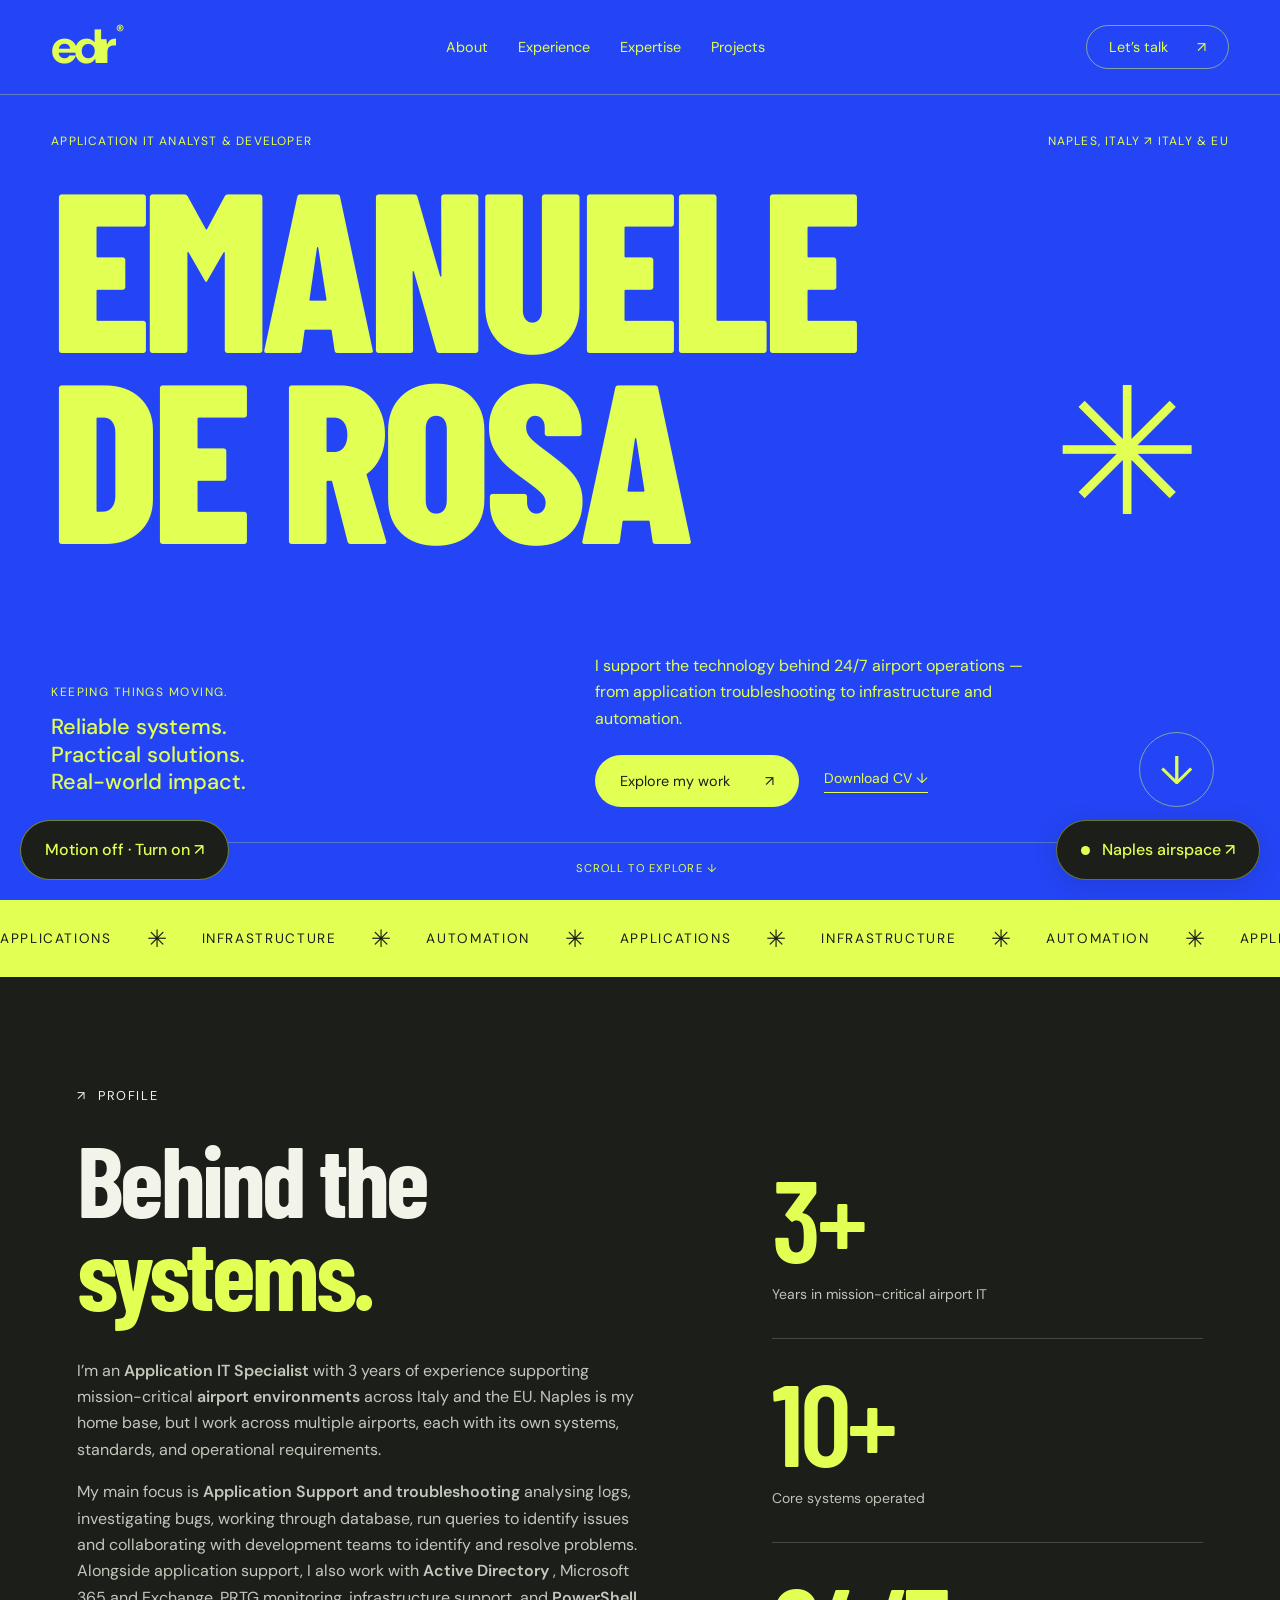
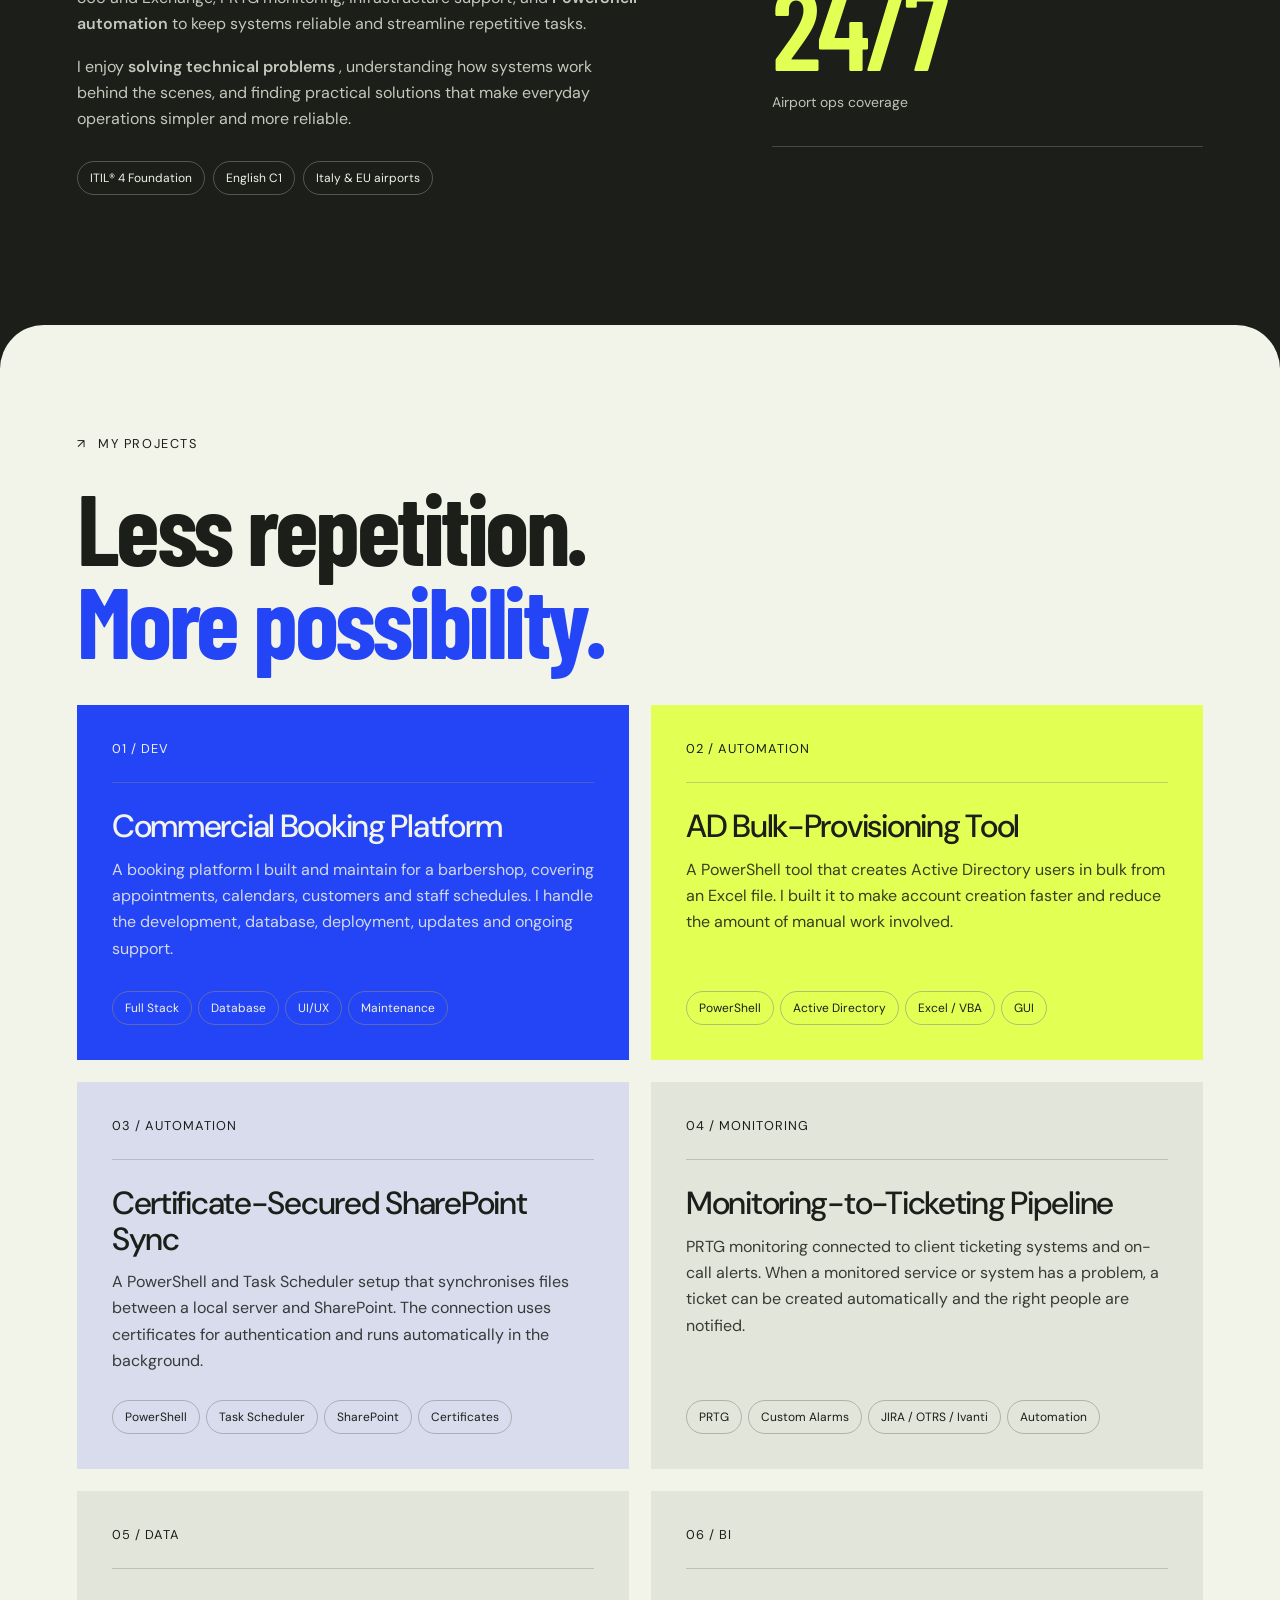
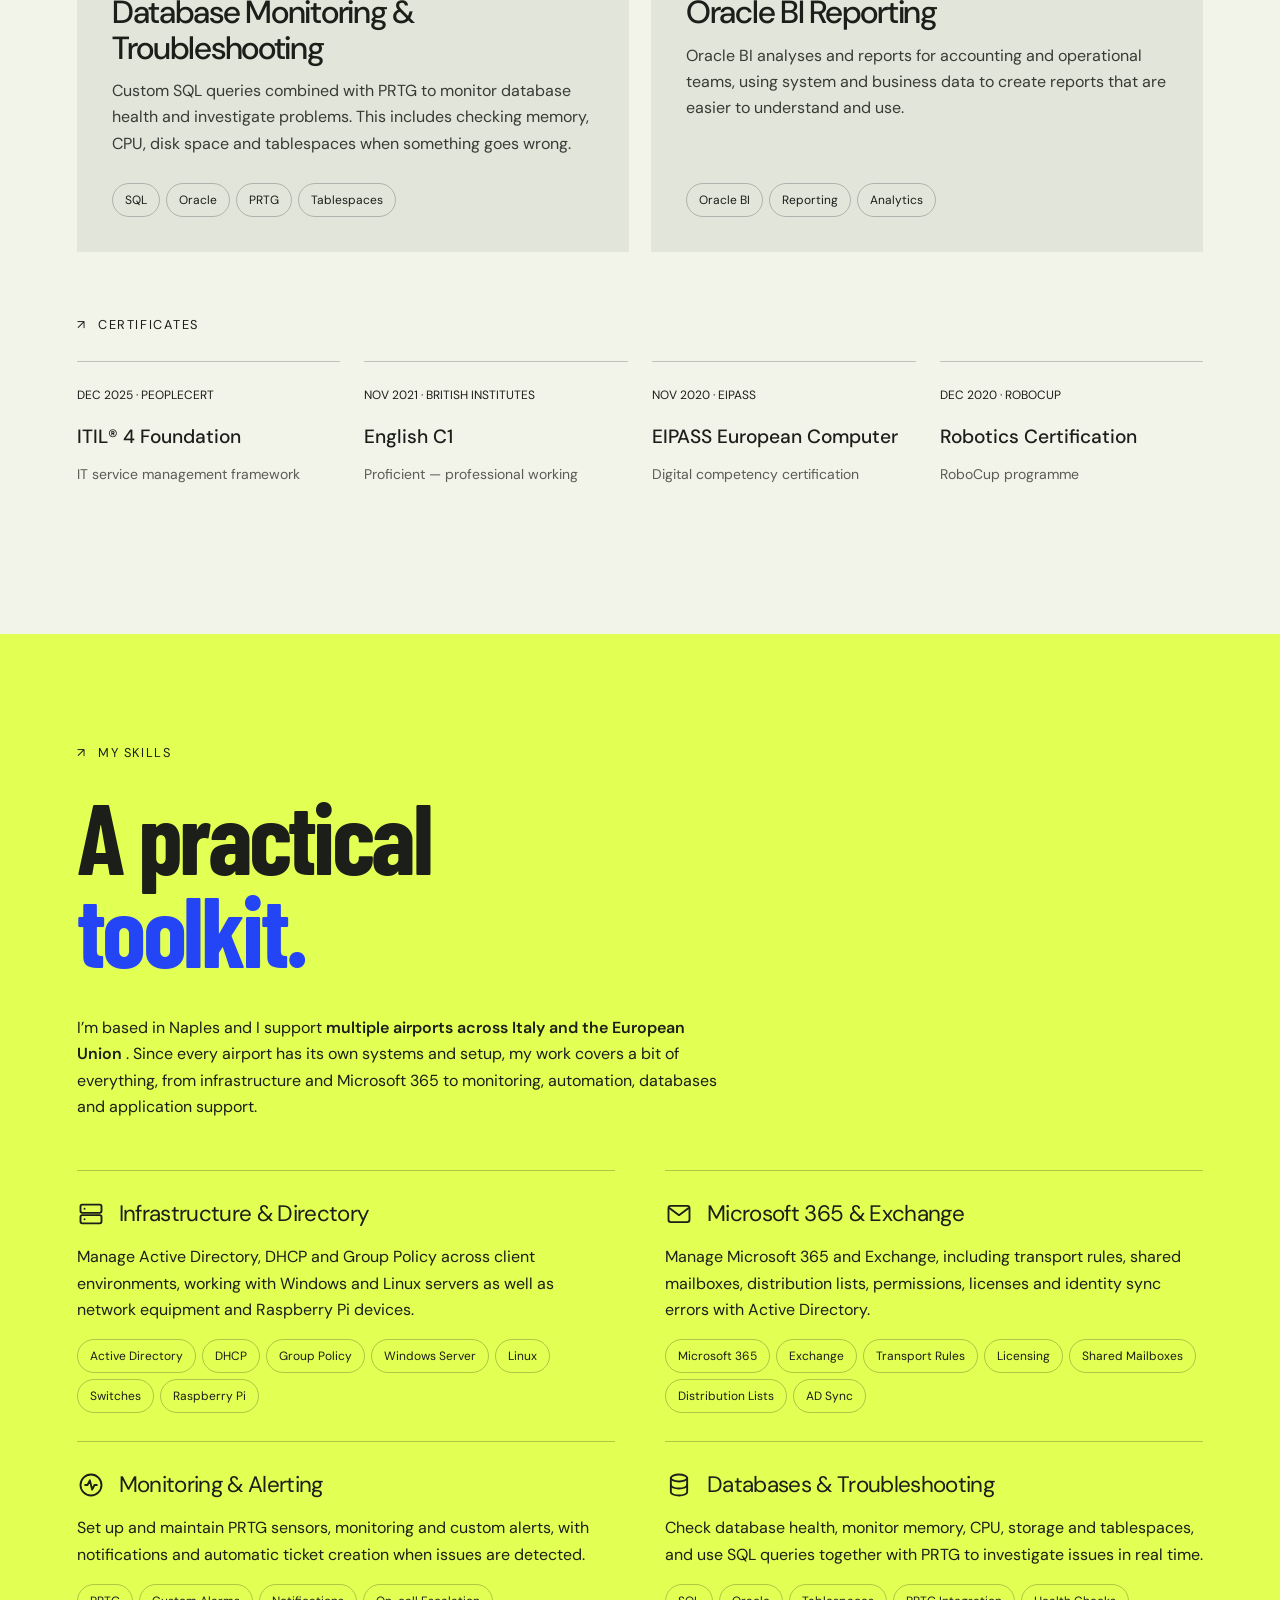
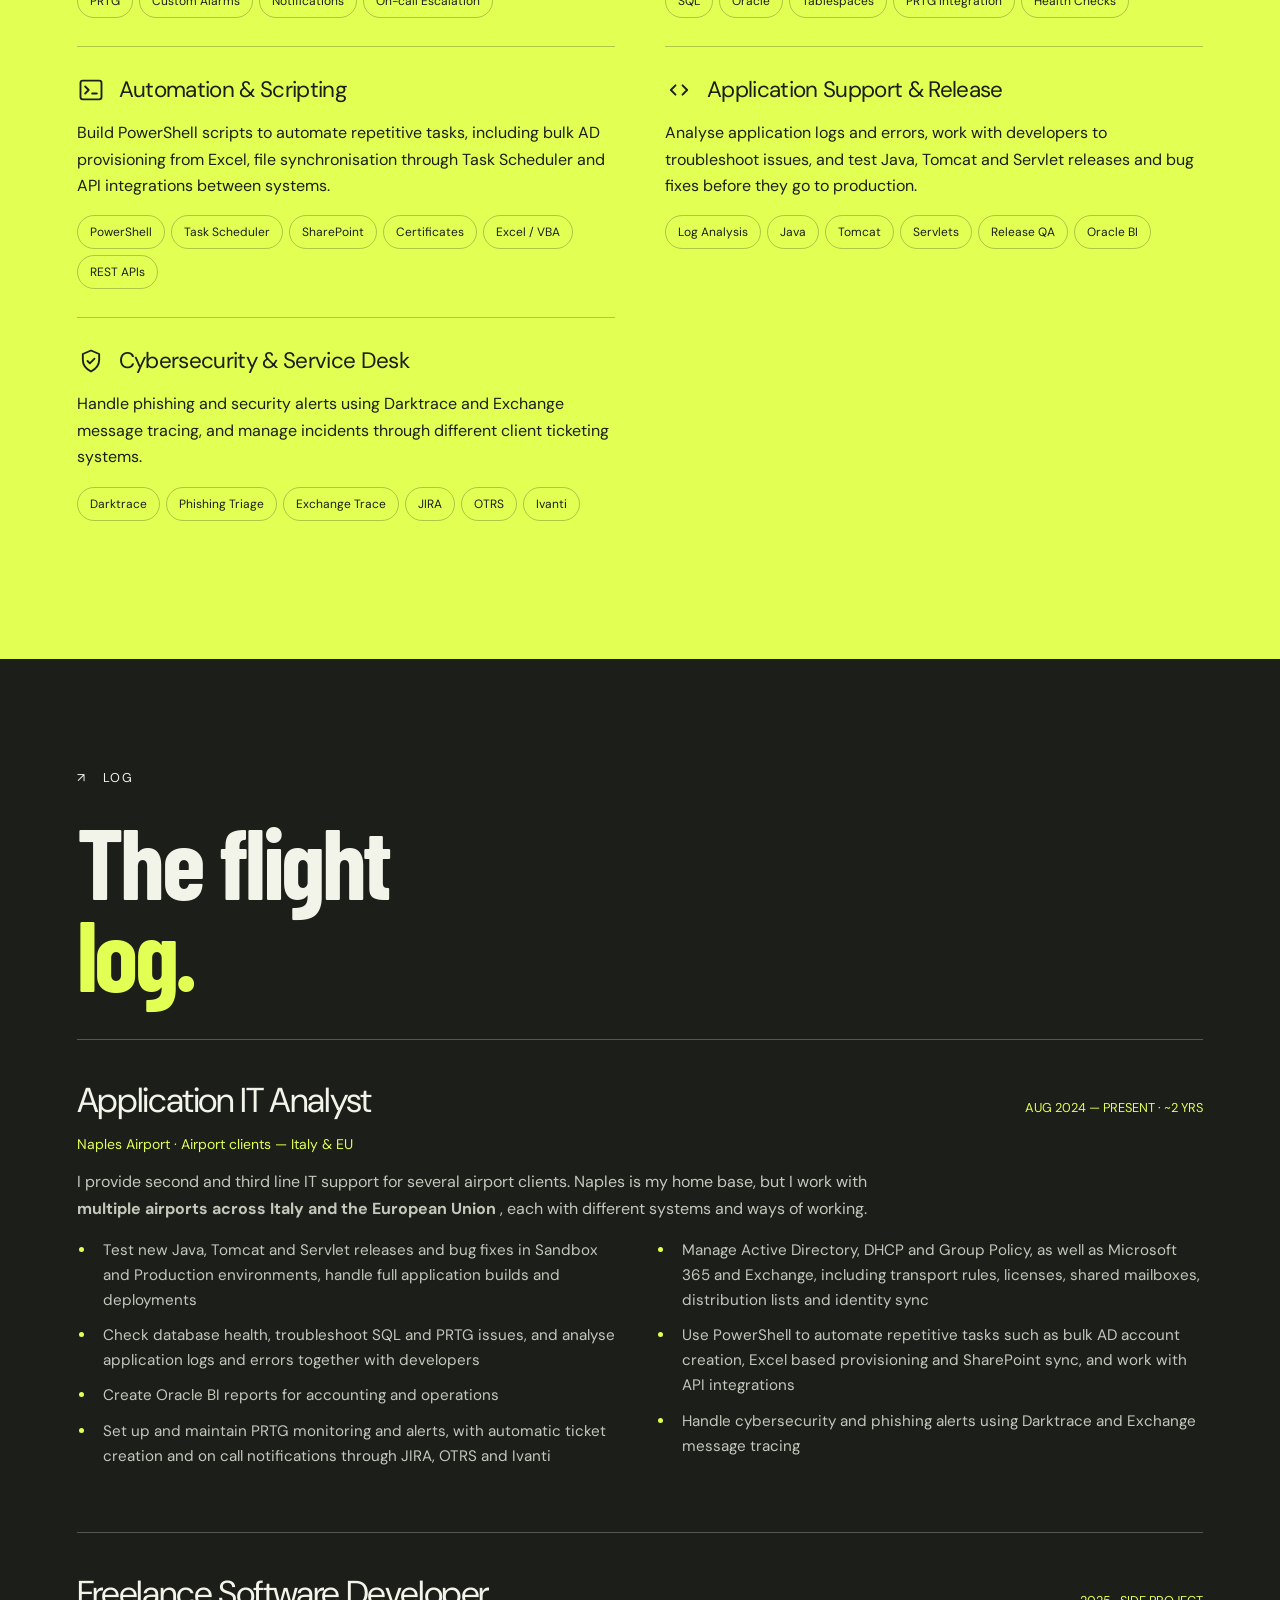
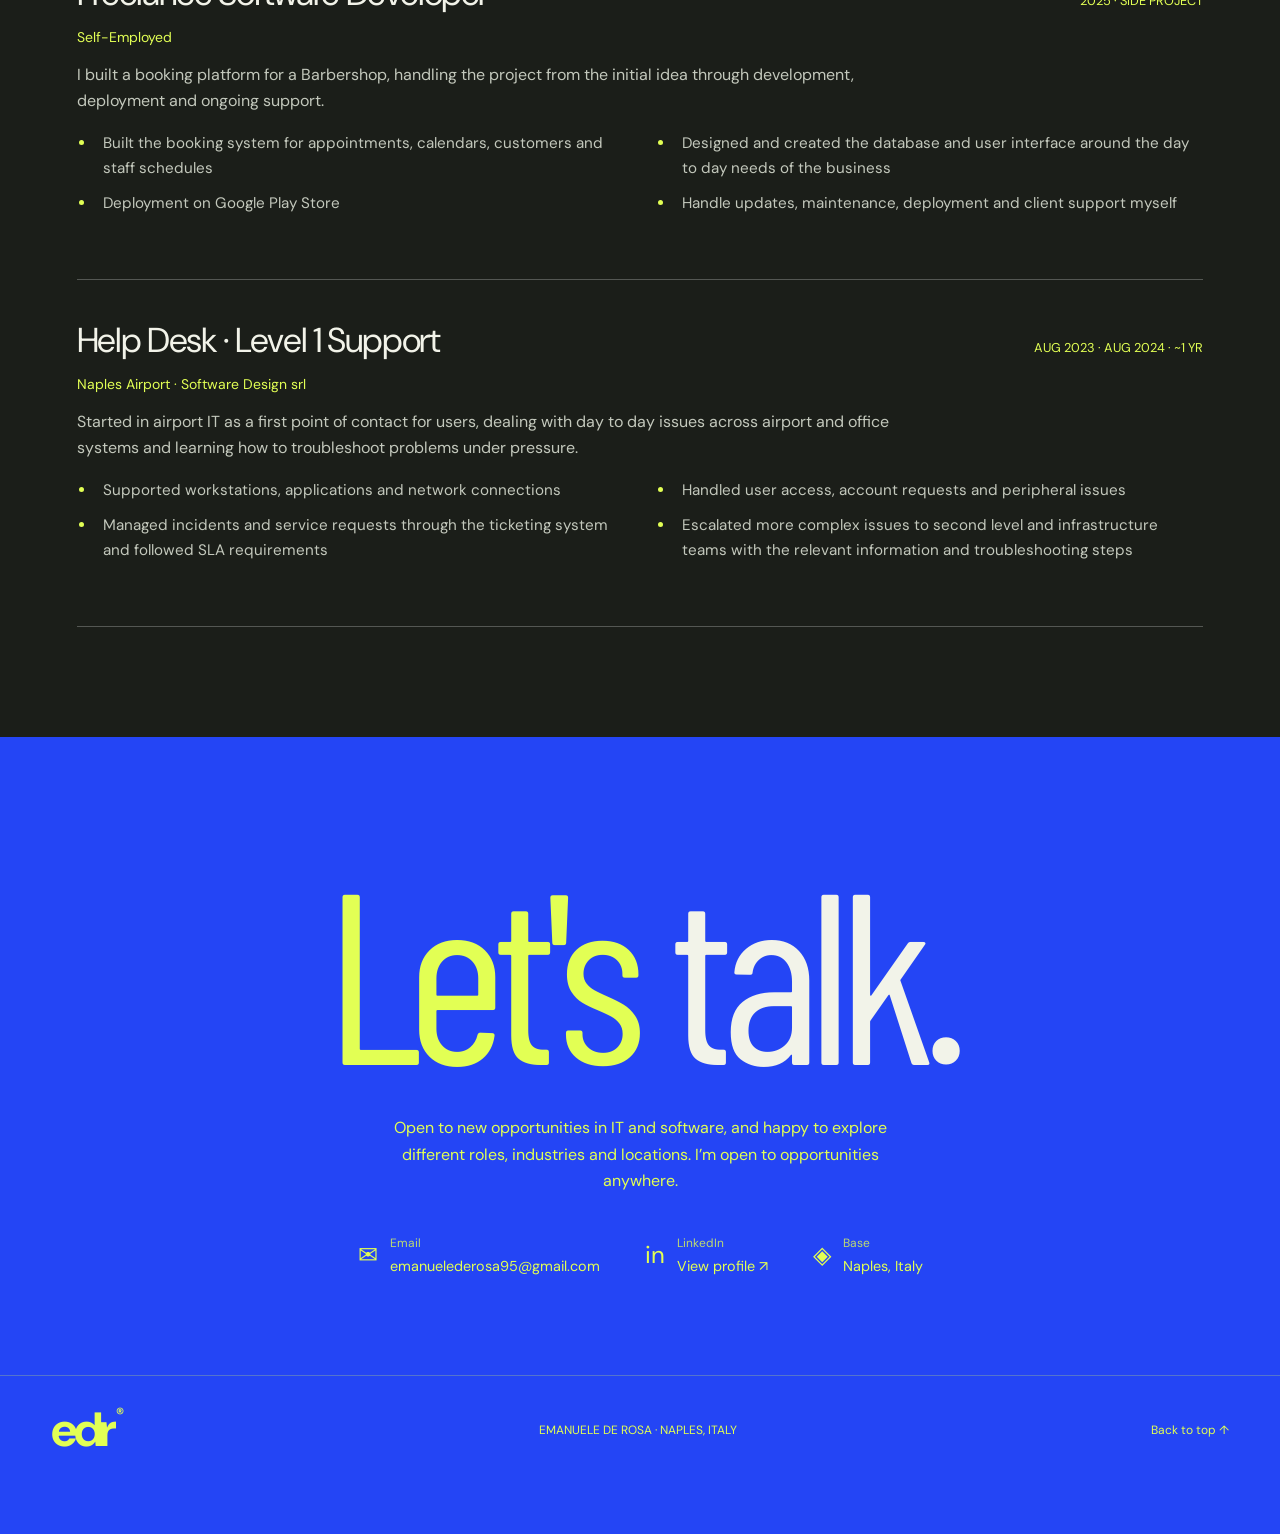
==== static-mode.html @ 1f460f5b "Fresh new look V.2.0 Changed how the style looks." ====
<!doctype html>
<html lang="en">
    <head>
        <meta charset="utf-8">
        <meta name="viewport" content="width=device-width,initial-scale=1">
        <meta name="theme-color" content="#2445f5">
        <title>Emanuele De Rosa — IT in motion</title>
        <meta name="description" content="Application IT Analyst and developer based in Naples. Airport operations, reliable systems and useful automation.">
        <style>
            @import url('https://fonts.googleapis.com/css2?family=Barlow+Condensed:wght@600;700;800;900&family=DM+Sans:wght@400;500;600;700&display=swap'); :root {
                --blue: #2445f5;
                --lime: #e2ff54;
                --ink: #1b1e19;
                --paper: #f2f3e9;
                --muted: #b7bdad;
                --accent: var(--lime);
                font-family: 'DM Sans',Arial,sans-serif;
                color: var(--ink);
                background: var(--ink);
                font-synthesis: none
            }

            * {
                box-sizing: border-box
            }

            body {
                margin: 0
            }

            html {
                scroll-behavior: smooth;
                scroll-padding-top: 100px
            }

            a {
                color: inherit;
                text-decoration: none
            }

            button {
                font: inherit;
                cursor: pointer
            }

            button,a {
                -webkit-tap-highlight-color: transparent
            }

            button:focus-visible,a:focus-visible,summary:focus-visible {
                outline: 3px solid currentColor;
                outline-offset: 6px
            }

            ::selection {
                background: var(--lime);
                color: var(--blue)
            }

            p {
                line-height: 1.65;
                font-size: 1rem
            }

            header {
                position: absolute;
                top: 0;
                left: 0;
                right: 0;
                z-index: 20;
                display: flex;
                align-items: center;
                justify-content: space-between;
                padding: 23px 4%;
                color: var(--lime);
                border-bottom: 1px solid #e2ff5450
            }

            .brand {
                font-size: 3rem;
                font-weight: 700;
                letter-spacing: -.09em;
                line-height: 1
            }

            .brand span {
                font-size: 1rem;
                vertical-align: top;
                letter-spacing: 0;
                margin-left: 5px
            }

            nav {
                display: flex;
                gap: 30px;
                font-size: .9rem
            }

            nav a {
                position: relative;
                padding: 8px 0
            }

            nav a:after {
                content: '';
                height: 1px;
                background: currentColor;
                position: absolute;
                bottom: 0;
                left: 0;
                width: 100%;
                transform: scaleX(0);
                transform-origin: left;
                transition: transform .3s
            }

            nav a:hover:after {
                transform: scaleX(1)
            }

            .nav-end {
                display: flex;
                gap: 20px;
                align-items: center
            }

            .contact-link {
                border: 1px solid #e2ff5480;
                border-radius: 99px;
                padding: 12px 22px;
                font-size: .9rem
            }

            .contact-link span {
                margin-left: 25px
            }

            #menu {
                display: none
            }

            .skip {
                position: fixed;
                top: -100px;
                left: 20px;
                z-index: 99;
                padding: 15px;
                background: var(--lime)
            }

            .skip:focus {
                top: 10px
            }

            .progress {
                position: fixed;
                top: 0;
                left: 0;
                height: 4px;
                z-index: 100;
                width: 0;
                background: var(--lime)
            }

            section {
                padding: 110px 6%;
                position: relative;
                overflow: hidden
            }

            #hero {
                padding: 133px 4% 25px;
                background: var(--blue);
                color: var(--lime);
                min-height: 100svh;
                display: flex;
                flex-direction: column
            }

            .hero-top,.hero-foot {
                display: flex;
                justify-content: space-between;
                gap: 20px;
                font-size: .75rem;
                letter-spacing: .1em
            }

            .hero-top {
                margin-bottom: 25px
            }

            h1 {
                font-family: 'Barlow Condensed','Arial Narrow',Impact,sans-serif;
                font-size: clamp(5rem,17.7vw,20rem);
                font-weight: 800;
                letter-spacing: -.035em;
                line-height: .78;
                margin: 0 0 35px
            }

            h1>span {
                display: block;
                animation: arrive 1s cubic-bezier(.16,1,.3,1) both
            }

            h1 .surname {
                margin-top: 14px;
                animation-delay: .13s;
                display: flex;
                justify-content: space-between;
                align-items: center
            }

            .name-star {
                font-family: Arial,sans-serif;
                font-weight: 400;
                font-size: .78em;
                line-height: .8;
                animation: rotate 32s linear infinite;
                display: inline-block;
                margin-right: 3%
            }

            .hero-bottom {
                display: grid;
                grid-template-columns: 1fr 1fr 90px;
                gap: 7%;
                align-items: end;
                margin-top: auto
            }

            .small-label {
                font-size: .75rem;
                letter-spacing: .12em
            }

            .hero-note p {
                font-size: clamp(1.1rem,1.7vw,1.6rem);
                line-height: 1.25;
                font-weight: 500;
                margin: 12px 0
            }

            .hero-copy>p {
                margin: 0 0 23px;
                max-width: 490px;
                font-size: 1rem
            }

            .hero-actions {
                display: flex;
                align-items: center;
                gap: 25px;
                flex-wrap: wrap
            }

            .pill {
                display: inline-flex;
                gap: 35px;
                align-items: center;
                justify-content: space-between;
                border: 1px solid transparent;
                border-radius: 99px;
                padding: 16px 24px;
                background: var(--lime);
                color: var(--ink);
                font-size: .9rem;
                transition: transform .3s,background .3s
            }

            .pill:hover {
                transform: translateY(-4px);
                background: white
            }

            .cv {
                font-size: .875rem;
                border-bottom: 1px solid currentColor;
                padding-bottom: 5px
            }

            .scroll-round {
                width: 75px;
                height: 75px;
                border: 1px solid #e2ff5480;
                border-radius: 50%;
                display: grid;
                place-items: center;
                font-size: 2.5rem;
                transition: background .3s,color .3s
            }

            .scroll-round:hover {
                background: var(--lime);
                color: var(--blue)
            }

            .hero-foot {
                border-top: 1px solid #e2ff5440;
                margin-top: 35px;
                padding-top: 18px;
                font-size: .7rem
            }

            .ticker {
                overflow: hidden;
                padding: 23px 0;
                background: var(--lime);
                font-size: 1.5rem;
                color: var(--ink)
            }

            .ticker>div {
                display: flex;
                gap: 35px;
                width: max-content;
                white-space: nowrap;
                animation: marquee 38s linear infinite
            }

            .ticker span {
                font-size: .85rem;
                letter-spacing: .12em;
                align-self: center
            }

            .sec-tag {
                display: block;
                font-size: .8rem;
                letter-spacing: .12em;
                text-transform: uppercase;
                margin-bottom: 28px
            }

            .sec-tag:before {
                content: '↗';
                margin-right: 12px
            }

            .sec-title {
                font-family: 'Barlow Condensed',Impact,sans-serif;
                font-size: clamp(3.8rem,7.8vw,8.5rem);
                line-height: .93;
                letter-spacing: -.035em;
                font-weight: 700;
                margin: 0 0 40px
            }

            .accent {
                color: var(--accent)
            }

            #about {
                background: var(--ink);
                color: var(--paper);
                padding-bottom: 130px
            }

            .about-grid {
                display: grid;
                grid-template-columns: 1.3fr 1fr;
                gap: 12%
            }

            .about-body p {
                max-width: 650px;
                color: #c3c8bc
            }

            .about-body p strong,.hl {
                color: inherit;
                font-weight: 600
            }

            .stat-panel {
                display: flex;
                flex-direction: column;
                justify-content: center
            }

            .stat {
                padding: 25px 0;
                border-bottom: 1px solid #ffffff30
            }

            .stat .num {
                font-family: 'Barlow Condensed',Impact,sans-serif;
                font-size: clamp(5.5rem,9vw,10rem);
                line-height: 1;
                color: var(--lime);
                font-weight: 600;
                letter-spacing: -.04em
            }

            .stat .lab {
                font-size: .875rem;
                color: #bec4b7;
                margin: 10px 0
            }

            .chips {
                display: flex;
                gap: 8px;
                flex-wrap: wrap;
                margin-top: 28px
            }

            .chip,.cap-tags span,.ptags span {
                font-size: .75rem;
                border: 1px solid #8888;
                border-radius: 99px;
                padding: 8px 12px;
                display: inline-block
            }

            .chips .chip:first-child {
                display: none
            }

            #projects {
                background: var(--paper);
                --accent: var(--blue);
                border-radius: 44px 44px 0 0
            }

            .proj-grid {
                display: grid;
                grid-template-columns: repeat(2,1fr);
                gap: 22px;
                counter-reset: project
            }

            .proj {
                padding: 35px;
                background: #e2e5d9;
                min-height: 355px;
                display: flex;
                flex-direction: column;
                transition: transform .45s,box-shadow .45s;
                position: relative
            }

            .proj:first-child {
                background: var(--blue);
                color: var(--paper)
            }

            .proj:nth-child(2) {
                background: var(--lime)
            }

            .proj:nth-child(3) {
                background: #d8dced
            }

            .proj:hover {
                transform: translateY(-7px);
                box-shadow: 0 20px 30px #0001
            }

            .idx {
                font-size: .8rem;
                letter-spacing: .08em;
                padding-bottom: 25px;
                border-bottom: 1px solid #8886
            }

            .ptitle {
                font-size: clamp(1.6rem,2.5vw,2.5rem);
                font-weight: 500;
                line-height: 1.1;
                letter-spacing: -.04em;
                margin: 26px 0 12px;
                max-width: 450px
            }

            .pdesc {
                max-width: 490px;
                color: inherit;
                opacity: .85;
                margin-top: 0
            }

            .ptags {
                display: flex;
                gap: 6px;
                flex-wrap: wrap;
                margin-top: auto;
                padding-top: 10px
            }

            .cert-grid {
                display: grid;
                grid-template-columns: repeat(4,1fr);
                gap: 24px
            }

            .cert {
                padding: 24px 0;
                border-top: 1px solid #8887
            }

            .cbadge {
                font-size: .75rem;
                line-height: 1.5
            }

            .cert h5 {
                font-size: 1.2rem;
                font-weight: 500;
                margin: 20px 0 8px
            }

            .cert p {
                font-size: .875rem;
                opacity: .7
            }

            .sys-intro {
                max-width: 640px;
                margin-bottom: 50px
            }

            #skills {
                background: var(--lime);
                --accent: var(--blue)
            }

            .cap-grid {
                display: grid;
                grid-template-columns: 1fr 1fr;
                gap: 0 50px
            }

            .cap {
                border-top: 1px solid #1b1e1940;
                padding: 28px 0;
                transition: padding .3s
            }

            .cap:hover {
                padding-left: 10px
            }

            .cap-h {
                display: flex;
                gap: 14px;
                align-items: center
            }

            .cap-ico svg {
                width: 28px;
                height: 28px;
                display: block
            }

            .cap-t {
                font-size: 1.4rem;
                letter-spacing: -.03em
            }

            .cap p {
                max-width: 580px
            }

            .cap-tags {
                display: flex;
                gap: 6px;
                flex-wrap: wrap
            }

            .cap-tags span {
                border-color: #1b1e1940
            }

            #experience {
                background: var(--ink);
                color: var(--paper)
            }

            .timeline {
                border-top: 1px solid #ffffff40
            }

            .tl-item {
                border-bottom: 1px solid #ffffff40;
                padding: 38px 0
            }

            .tl-head {
                display: flex;
                justify-content: space-between;
                gap: 20px;
                align-items: baseline
            }

            .tl-role {
                font-size: clamp(1.5rem,2.7vw,2.8rem);
                letter-spacing: -.04em
            }

            .tl-date {
                font-size: .8rem;
                color: var(--lime)
            }

            .tl-org {
                margin-top: 12px;
                color: var(--lime);
                font-size: .875rem
            }

            .tl-desc {
                max-width: 840px;
                color: #c3c8bc
            }

            .tl-points {
                columns: 2;
                column-gap: 50px;
                padding-left: 19px;
                color: #c3c8bc;
                font-size: .95rem;
                line-height: 1.65
            }

            .tl-points li {
                padding: 0 0 10px 7px;
                break-inside: avoid
            }

            .tl-points li::marker {
                color: var(--lime)
            }

            #contact {
                background: var(--blue);
                color: var(--lime);
                text-align: center;
                padding-bottom: 100px
            }

            .contact-big {
                font-family: 'Barlow Condensed',Impact,sans-serif;
                font-size: clamp(6rem,19vw,22rem);
                letter-spacing: -.055em;
                line-height: 1;
                margin-bottom: 25px
            }

            .contact-big a {
                display: inline-block;
                transition: transform .4s;
                color: var(--paper)
            }

            .contact-big a:hover {
                transform: rotate(-6deg)
            }

            #contact>p {
                color: var(--lime)!important
            }

            .contact-cards {
                display: flex;
                justify-content: center;
                gap: 45px;
                flex-wrap: wrap;
                margin-top: 40px
            }

            .ccard {
                display: flex;
                gap: 12px;
                text-align: left;
                align-items: center
            }

            .ccard .ico {
                font-size: 1.5rem
            }

            .ccard .k {
                font-size: .75rem;
                margin-bottom: 6px;
                opacity: .8
            }

            .ccard .v {
                font-size: .9rem
            }

            .ccard[href]:hover .v {
                text-decoration: underline
            }

            footer {
                background: var(--blue);
                color: var(--lime);
                border-top: 1px solid #e2ff5440;
                padding: 30px 4% 80px;
                display: flex;
                gap: 25px;
                justify-content: space-between;
                align-items: center
            }

            footer>span,footer>a:last-child {
                font-size: .75rem
            }

            .radar-launch {
                position: fixed;
                right: 20px;
                bottom: 20px;
                z-index: 25;
                border: 1px solid #e2ff5460;
                background: var(--ink);
                color: var(--lime);
                padding: 13px 20px;
                border-radius: 99px;
                font-size: .8rem;
                box-shadow: 0 4px 25px #0002
            }

            .radar-launch i {
                display: inline-block;
                width: 7px;
                height: 7px;
                background: var(--lime);
                border-radius: 50%;
                margin-right: 8px
            }

            dialog {
                background: var(--ink);
                color: var(--paper);
                border: 1px solid #e2ff5470;
                border-radius: 22px;
                padding: 30px;
                width: min(420px,calc(100% - 30px));
                max-height: 90svh;
                overflow: auto;
                text-align: center
            }

            dialog::backdrop {
                background: #101410b0;
                backdrop-filter: blur(9px)
            }

            dialog h2 {
                font-size: 2rem;
                margin-bottom: 5px
            }

            dialog canvas {
                width: 100%;
                max-width: 320px
            }

            dialog .as-close {
                position: absolute;
                right: 16px;
                top: 10px;
                border: 0;
                background: none;
                color: var(--lime);
                font-size: 2rem
            }

            .as-sub {
                font-size: .8rem;
                color: var(--muted)
            }

            .motion .reveal {
                opacity: 0;
                transform: translateY(35px);
                transition: opacity .8s,transform .9s cubic-bezier(.16,1,.3,1)
            }

            .motion .reveal.in {
                opacity: 1;
                transform: none
            }

            @keyframes arrive {
                from {
                    transform: translateY(50px) rotate(2deg);
                    opacity: 0
                }

                to {
                    transform: none;
                    opacity: 1
                }
            }

            @keyframes rotate {
                to {
                    transform: rotate(360deg)
                }
            }

            @keyframes marquee {
                to {
                    transform: translateX(-50%)
                }
            }

            @media(min-width: 1500px) {
                #hero {
                    max-height:1200px
                }
            }

            @media(max-width: 900px) {
                header {
                    padding:22px 5%
                }

                nav {
                    gap: 18px
                }

                .hero-bottom {
                    gap: 4%;
                    grid-template-columns: 1fr 1.3fr
                }

                .scroll-round {
                    display: none
                }

                .about-grid {
                    gap: 6%
                }

                .cert-grid {
                    grid-template-columns: 1fr 1fr
                }

                .tl-head {
                    display: block
                }

                .tl-date {
                    margin-top: 12px
                }

                .cap-grid {
                    gap: 0 25px
                }

                .hero-actions {
                    gap: 17px
                }

                .hero-top {
                    font-size: .65rem
                }
            }

            @media(max-width: 650px) {
                section {
                    padding:75px 6%
                }

                header .brand {
                    font-size: 2.6rem
                }

                .contact-link {
                    padding: 10px 16px
                }

                .contact-link span {
                    margin-left: 10px
                }

                #menu {
                    display: block;
                    background: none;
                    color: var(--lime);
                    border: 1px solid #e2ff5460;
                    width: 42px;
                    height: 42px;
                    border-radius: 50%;
                    font-size: 1.2rem
                }

                nav {
                    display: none;
                    position: absolute;
                    top: 87px;
                    left: 0;
                    right: 0;
                    background: var(--ink);
                    padding: 25px 6%;
                    flex-direction: column;
                    gap: 12px;
                    border-bottom: 1px solid var(--lime)
                }

                nav.open {
                    display: flex
                }

                .hero-top {
                    font-size: .65rem;
                    line-height: 1.6;
                    gap: 25px
                }

                .hero-top span {
                    max-width: 48%
                }

                #hero {
                    padding: 120px 5% 22px;
                    min-height: calc(100svh - 20px)
                }

                h1 {
                    font-size: 18.2vw;
                    line-height: .86;
                    margin-top: 18px;
                    margin-bottom: 35px
                }

                h1 .surname {
                    margin-top: 10px
                }

                .name-star {
                    font-size: .72em
                }

                .hero-bottom {
                    display: block
                }

                .hero-note {
                    display: none
                }

                .hero-copy>p {
                    font-size: 1rem;
                    max-width: 360px;
                    line-height: 1.55
                }

                .hero-actions {
                    margin-top: 25px
                }

                .hero-foot {
                    font-size: .6rem;
                    line-height: 1.5;
                    margin-top: 35px
                }

                .hero-foot>span:nth-child(2) {
                    display: none
                }

                .ticker {
                    padding: 18px 0
                }

                .about-grid {
                    display: block
                }

                .stat-panel {
                    display: grid;
                    grid-template-columns: repeat(3,1fr);
                    gap: 15px;
                    margin-top: 40px
                }

                .stat .num {
                    font-size: 3.4rem
                }

                .stat .lab {
                    font-size: .75rem
                }

                .stat {
                    padding: 15px 0
                }

                .sec-title {
                    font-size: 3.7rem
                }

                .proj-grid,.cap-grid {
                    grid-template-columns: 1fr
                }

                .proj {
                    padding: 26px;
                    min-height: 330px
                }

                .ptitle {
                    font-size: 2rem
                }

                .cert-grid {
                    gap: 18px
                }

                .cert h5 {
                    font-size: 1rem
                }

                .tl-points {
                    columns: 1
                }

                #projects {
                    border-radius: 28px 28px 0 0
                }

                .contact-big {
                    font-size: 24vw
                }

                .contact-cards {
                    align-items: flex-start;
                    flex-direction: column;
                    gap: 25px;
                    margin-left: 3%
                }

                .ccard .v {
                    overflow-wrap: anywhere
                }

                footer {
                    flex-wrap: wrap;
                    padding-bottom: 90px
                }

                footer>span {
                    order: 3;
                    width: 100%
                }

                .radar-launch {
                    font-size: .75rem;
                    right: 12px;
                    bottom: 12px
                }

                #about {
                    padding-bottom: 80px
                }
            }

            @media(prefers-reduced-motion:reduce) {
                html {
                    scroll-behavior: auto
                }

                *,*:before,*:after {
                    animation: none!important;
                    transition: none!important
                }

                .motion .reveal {
                    opacity: 1;
                    transform: none
                }
            }
        </style>
    <style>html{scroll-behavior:auto}*,*:before,*:after{animation:none!important;transition:none!important}.reveal{opacity:1!important;transform:none!important}.reference-mode-switch{position:fixed;bottom:18px;left:18px;z-index:100;border:1px solid #e2ff5470;border-radius:99px;padding:13px 18px;background:#1b1e19;color:#e2ff54;font:14px 'DM Sans',Arial,sans-serif;cursor:pointer}.reference-mode-switch:focus-visible{outline:3px solid #e2ff54;outline-offset:4px}@media(max-width:650px){.reference-mode-switch{left:10px;bottom:12px;padding:12px;font-size:12px}.radar-launch{max-width:47%;font-size:12px}}</style><link rel="stylesheet" href="flight-controls.css"></head>
    <body>
        <a class="skip" href="#about">Skip to content</a>
        <div class="progress" aria-hidden="true"></div>
        <header>
            <a class="brand" href="#hero" aria-label="Emanuele De Rosa home">
                edr<span>®</span>
            </a>
            <nav aria-label="Main navigation" id="navigation">
                <a href="#about">About</a>
                <a href="#experience">Experience</a>
                <a href="#skills">Expertise</a>
                <a href="#projects">Projects</a>
            </nav>
            <div class="nav-end">
                <a class="contact-link" href="#contact">
                    Let’s talk <span>↗</span>
                </a>
                <button id="menu" aria-label="Open menu" aria-controls="navigation" aria-expanded="false">☰</button>
            </div>
        </header>
        <main>
            <section id="hero">
                <div class="hero-top">
                    <span>APPLICATION IT ANALYST & DEVELOPER</span>
                    <span>NAPLES, ITALY ↗ ITALY & EU</span>
                </div>
                <h1>
                    <span>EMANUELE</span>
                    <span class="surname">
                        DE ROSA<span class="name-star" aria-hidden="true">✳</span>
                    </span>
                </h1>
                <div class="hero-bottom">
                    <div class="hero-note">
                        <span class="small-label">KEEPING THINGS MOVING.</span>
                        <p>
                            Reliable systems.<br>
                            Practical solutions.<br>Real-world impact.
                        </p>
                    </div>
                    <div class="hero-copy">
                        <p>I support the technology behind 24/7 airport operations — from application troubleshooting to infrastructure and automation.</p>
                        <div class="hero-actions">
                            <a class="pill" href="#projects">
                                Explore my work <span>↗</span>
                            </a>
                            <a class="cv" href="Emanuele_De_Rosa_CV.pdf" download>Download CV ↓</a>
                        </div>
                    </div>
                    <a href="#about" class="scroll-round" aria-label="Scroll to about">↓</a>
                </div>
                <div class="hero-foot">
                    <span>40.886° N &nbsp; 14.291° E</span>
                    <span>SCROLL TO EXPLORE ↓</span>
                    <span>PORTFOLIO / 2026</span>
                </div>
            </section>
            <div class="ticker" aria-hidden="true">
                <div>
                    <span>APPLICATIONS</span>
                    ✳ <span>INFRASTRUCTURE</span>
                    ✳ <span>AUTOMATION</span>
                    ✳ <span>APPLICATIONS</span>
                    ✳ <span>INFRASTRUCTURE</span>
                    ✳ <span>AUTOMATION</span>
                    ✳ <span>APPLICATIONS</span>
                    ✳ <span>INFRASTRUCTURE</span>
                    ✳ <span>AUTOMATION</span>
                    ✳ <span>APPLICATIONS</span>
                    ✳ <span>INFRASTRUCTURE</span>
                    ✳ <span>AUTOMATION</span>
                    ✳ 
                </div>
            </div>
            <section id="about">
                <div class="about-grid">
                    <div class="about-body">
                        <span class="sec-tag reveal">Profile</span>
                        <h2 class="sec-title reveal d1">
                            Behind the<br>
                            <span class="accent">systems.</span>
                        </h2>
                        <p class="reveal d2">
                            I’m an <span class="hl">Application IT Specialist</span>
                            with 3 years of experience supporting mission-critical <strong>airport environments</strong>
                            across Italy and the EU. Naples is my home base, but I work across multiple airports, each with its own systems, standards, and operational requirements.
                        </p>
                        <p class="reveal d3">
                            My main focus is <strong>Application Support and troubleshooting</strong>
                            analysing logs, investigating bugs, working through database, run queries to identify issues and collaborating with development teams to identify and resolve problems. Alongside application support, I also work with <span class="hl">Active Directory</span>
                            , Microsoft 365 and Exchange, PRTG monitoring, infrastructure support, and <strong>PowerShell automation</strong>
                            to keep systems reliable and streamline repetitive tasks.
                        </p>
                        <p class="reveal d4">
                            I enjoy <span class="hl">solving technical problems</span>
                            , understanding how systems work behind the scenes, and finding practical solutions that make everyday operations simpler and more reliable.
                        </p>
                        <div class="chips reveal d5">
                            <span class="chip">Born in 2002</span>
                            <span class="chip">ITIL® 4 Foundation</span>
                            <span class="chip">English C1</span>
                            <span class="chip">Italy &amp; EU airports</span>
                        </div>
                    </div>
                    <div class="stat-panel">
                        <div class="stat reveal d1">
                            <div class="num" data-count="3" data-suf="+">0</div>
                            <div class="lab">Years in mission-critical airport IT</div>
                        </div>
                        <div class="stat reveal d2">
                            <div class="num" data-count="10" data-suf="+">0</div>
                            <div class="lab">Core systems operated</div>
                        </div>
                        <div class="stat reveal d3">
                            <div class="num" data-count="24" data-suf="/7">0</div>
                            <div class="lab">Airport ops coverage</div>
                        </div>
                    </div>
                </div>
            </section>
            <section id="projects">
                <span class="sec-tag reveal">My projects</span>
                <h2 class="sec-title reveal d1">
                    Less repetition.<br>
                    <span class="accent">More possibility.</span>
                </h2>
                <div class="proj-grid">
                    <article class="proj reveal d1">
                        <div class="idx">01 / DEV</div>
                        <h3 class="ptitle">Commercial Booking Platform</h3>
                        <p class="pdesc">A booking platform I built and maintain for a barbershop, covering appointments, calendars, customers and staff schedules. I handle the development, database, deployment, updates and ongoing support.</p>
                        <div class="ptags">
                            <span>Full Stack</span>
                            <span>Database</span>
                            <span>UI/UX</span>
                            <span>Maintenance</span>
                        </div>
                    </article>
                    <article class="proj reveal d2">
                        <div class="idx">02 / AUTOMATION</div>
                        <h3 class="ptitle">AD Bulk-Provisioning Tool</h3>
                        <p class="pdesc">A PowerShell tool that creates Active Directory users in bulk from an Excel file. I built it to make account creation faster and reduce the amount of manual work involved.</p>
                        <div class="ptags">
                            <span>PowerShell</span>
                            <span>Active Directory</span>
                            <span>Excel / VBA</span>
                            <span>GUI</span>
                        </div>
                    </article>
                    <article class="proj reveal d3">
                        <div class="idx">03 / AUTOMATION</div>
                        <h3 class="ptitle">Certificate-Secured SharePoint Sync</h3>
                        <p class="pdesc">A PowerShell and Task Scheduler setup that synchronises files between a local server and SharePoint. The connection uses certificates for authentication and runs automatically in the background.</p>
                        <div class="ptags">
                            <span>PowerShell</span>
                            <span>Task Scheduler</span>
                            <span>SharePoint</span>
                            <span>Certificates</span>
                        </div>
                    </article>
                    <article class="proj reveal d1">
                        <div class="idx">04 / MONITORING</div>
                        <h3 class="ptitle">Monitoring-to-Ticketing Pipeline</h3>
                        <p class="pdesc">PRTG monitoring connected to client ticketing systems and on-call alerts. When a monitored service or system has a problem, a ticket can be created automatically and the right people are notified.</p>
                        <div class="ptags">
                            <span>PRTG</span>
                            <span>Custom Alarms</span>
                            <span>JIRA / OTRS / Ivanti</span>
                            <span>Automation</span>
                        </div>
                    </article>
                    <article class="proj reveal d2">
                        <div class="idx">05 / DATA</div>
                        <h3 class="ptitle">Database Monitoring &amp; Troubleshooting</h3>
                        <p class="pdesc">Custom SQL queries combined with PRTG to monitor database health and investigate problems. This includes checking memory, CPU, disk space and tablespaces when something goes wrong.</p>
                        <div class="ptags">
                            <span>SQL</span>
                            <span>Oracle</span>
                            <span>PRTG</span>
                            <span>Tablespaces</span>
                        </div>
                    </article>
                    <article class="proj reveal d3">
                        <div class="idx">06 / BI</div>
                        <h3 class="ptitle">Oracle BI Reporting</h3>
                        <p class="pdesc">Oracle BI analyses and reports for accounting and operational teams, using system and business data to create reports that are easier to understand and use.</p>
                        <div class="ptags">
                            <span>Oracle BI</span>
                            <span>Reporting</span>
                            <span>Analytics</span>
                        </div>
                    </article>
                </div>
                <!-- CERTS -->
                <span class="sec-tag reveal" style="margin-top:64px">Certificates</span>
                <div class="cert-grid">
                    <div class="cert reveal d1">
                        <div class="cbadge">DEC 2025 · PEOPLECERT</div>
                        <h5>ITIL® 4 Foundation</h5>
                        <p>IT service management framework</p>
                    </div>
                    <div class="cert reveal d2">
                        <div class="cbadge">NOV 2021 · BRITISH INSTITUTES</div>
                        <h5>English C1</h5>
                        <p>Proficient — professional working</p>
                    </div>
                    <div class="cert reveal d3">
                        <div class="cbadge">NOV 2020 · EIPASS</div>
                        <h5>EIPASS European Computer</h5>
                        <p>Digital competency certification</p>
                    </div>
                    <div class="cert reveal d4">
                        <div class="cbadge">DEC 2020 · ROBOCUP</div>
                        <h5>Robotics Certification</h5>
                        <p>RoboCup programme</p>
                    </div>
                </div>
            </section>
            <section id="skills">
                <span class="sec-tag reveal">My skills</span>
                <h2 class="sec-title reveal d1">
                    A practical<br>
                    <span class="accent">toolkit.</span>
                </h2>
                <p class="sys-intro reveal d1">
                    I’m based in Naples and I support <span class="hl">multiple airports across Italy and the European Union</span>
                    . Since every airport has its own systems and setup, my work covers a bit of everything, from infrastructure and Microsoft 365 to monitoring, automation, databases and application support.
                </p>
                <div class="cap-grid">
                    <article class="cap reveal">
                        <div class="cap-h">
                            <span class="cap-ico">
                                <svg viewBox="0 0 24 24" fill="none" stroke="currentColor" stroke-width="1.6" stroke-linecap="round" stroke-linejoin="round">
                                    <rect x="3" y="4" width="18" height="7" rx="1.5"/>
                                    <rect x="3" y="13" width="18" height="7" rx="1.5"/>
                                    <line x1="6.5" y1="7.5" x2="6.5" y2="7.5"/>
                                    <line x1="6.5" y1="16.5" x2="6.5" y2="16.5"/>
                                </svg>
                            </span>
                            <span class="cap-t">Infrastructure &amp; Directory</span>
                        </div>
                        <p>Manage Active Directory, DHCP and Group Policy across client environments, working with Windows and Linux servers as well as network equipment and Raspberry Pi devices.</p>
                        <div class="cap-tags">
                            <span>Active Directory</span>
                            <span>DHCP</span>
                            <span>Group Policy</span>
                            <span>Windows Server</span>
                            <span>Linux</span>
                            <span>Switches</span>
                            <span>Raspberry Pi</span>
                        </div>
                    </article>
                    <article class="cap reveal">
                        <div class="cap-h">
                            <span class="cap-ico">
                                <svg viewBox="0 0 24 24" fill="none" stroke="currentColor" stroke-width="1.6" stroke-linecap="round" stroke-linejoin="round">
                                    <rect x="3" y="5" width="18" height="14" rx="2"/>
                                    <path d="M4 7l8 6 8-6"/>
                                </svg>
                            </span>
                            <span class="cap-t">Microsoft 365 &amp; Exchange</span>
                        </div>
                        <p>Manage Microsoft 365 and Exchange, including transport rules, shared mailboxes, distribution lists, permissions, licenses and identity sync errors with Active Directory.</p>
                        <div class="cap-tags">
                            <span>Microsoft 365</span>
                            <span>Exchange</span>
                            <span>Transport Rules</span>
                            <span>Licensing</span>
                            <span>Shared Mailboxes</span>
                            <span>Distribution Lists</span>
                            <span>AD Sync</span>
                        </div>
                    </article>
                    <article class="cap reveal">
                        <div class="cap-h">
                            <span class="cap-ico">
                                <svg viewBox="0 0 24 24" fill="none" stroke="currentColor" stroke-width="1.6" stroke-linecap="round" stroke-linejoin="round">
                                    <circle cx="12" cy="12" r="9"/>
                                    <path d="M7 12h2l2-4 2 8 2-4h2"/>
                                </svg>
                            </span>
                            <span class="cap-t">Monitoring &amp; Alerting</span>
                        </div>
                        <p>Set up and maintain PRTG sensors, monitoring and custom alerts, with notifications and automatic ticket creation when issues are detected.</p>
                        <div class="cap-tags">
                            <span>PRTG</span>
                            <span>Custom Alarms</span>
                            <span>Notifications</span>
                            <span>On-call Escalation</span>
                        </div>
                    </article>
                    <article class="cap reveal">
                        <div class="cap-h">
                            <span class="cap-ico">
                                <svg viewBox="0 0 24 24" fill="none" stroke="currentColor" stroke-width="1.6" stroke-linecap="round" stroke-linejoin="round">
                                    <ellipse cx="12" cy="6" rx="7" ry="3"/>
                                    <path d="M5 6v12c0 1.7 3.1 3 7 3s7-1.3 7-3V6"/>
                                    <path d="M5 12c0 1.7 3.1 3 7 3s7-1.3 7-3"/>
                                </svg>
                            </span>
                            <span class="cap-t">Databases &amp; Troubleshooting</span>
                        </div>
                        <p>Check database health, monitor memory, CPU, storage and tablespaces, and use SQL queries together with PRTG to investigate issues in real time.</p>
                        <div class="cap-tags">
                            <span>SQL</span>
                            <span>Oracle</span>
                            <span>Tablespaces</span>
                            <span>PRTG Integration</span>
                            <span>Health Checks</span>
                        </div>
                    </article>
                    <article class="cap reveal">
                        <div class="cap-h">
                            <span class="cap-ico">
                                <svg viewBox="0 0 24 24" fill="none" stroke="currentColor" stroke-width="1.6" stroke-linecap="round" stroke-linejoin="round">
                                    <rect x="3" y="4" width="18" height="16" rx="2"/>
                                    <path d="M7 9l3 3-3 3"/>
                                    <line x1="13" y1="15" x2="17" y2="15"/>
                                </svg>
                            </span>
                            <span class="cap-t">Automation &amp; Scripting</span>
                        </div>
                        <p>Build PowerShell scripts to automate repetitive tasks, including bulk AD provisioning from Excel, file synchronisation through Task Scheduler and API integrations between systems.</p>
                        <div class="cap-tags">
                            <span>PowerShell</span>
                            <span>Task Scheduler</span>
                            <span>SharePoint</span>
                            <span>Certificates</span>
                            <span>Excel / VBA</span>
                            <span>REST APIs</span>
                        </div>
                    </article>
                    <article class="cap reveal">
                        <div class="cap-h">
                            <span class="cap-ico">
                                <svg viewBox="0 0 24 24" fill="none" stroke="currentColor" stroke-width="1.6" stroke-linecap="round" stroke-linejoin="round">
                                    <path d="M9 8l-4 4 4 4"/>
                                    <path d="M15 8l4 4-4 4"/>
                                </svg>
                            </span>
                            <span class="cap-t">Application Support &amp; Release</span>
                        </div>
                        <p>Analyse application logs and errors, work with developers to troubleshoot issues, and test Java, Tomcat and Servlet releases and bug fixes before they go to production.</p>
                        <div class="cap-tags">
                            <span>Log Analysis</span>
                            <span>Java</span>
                            <span>Tomcat</span>
                            <span>Servlets</span>
                            <span>Release QA</span>
                            <span>Oracle BI</span>
                        </div>
                    </article>
                    <article class="cap reveal">
                        <div class="cap-h">
                            <span class="cap-ico">
                                <svg viewBox="0 0 24 24" fill="none" stroke="currentColor" stroke-width="1.6" stroke-linecap="round" stroke-linejoin="round">
                                    <path d="M12 3l7 3v5c0 4.5-3 8-7 10-4-2-7-5.5-7-10V6z"/>
                                    <path d="M9 12l2 2 4-4"/>
                                </svg>
                            </span>
                            <span class="cap-t">Cybersecurity &amp; Service Desk</span>
                        </div>
                        <p>Handle phishing and security alerts using Darktrace and Exchange message tracing, and manage incidents through different client ticketing systems.</p>
                        <div class="cap-tags">
                            <span>Darktrace</span>
                            <span>Phishing Triage</span>
                            <span>Exchange Trace</span>
                            <span>JIRA</span>
                            <span>OTRS</span>
                            <span>Ivanti</span>
                        </div>
                    </article>
                </div>
            </section>
            <section id="experience">
                <span class="sec-tag reveal"> Log</span>
                <h2 class="sec-title reveal d1">
                    The flight<br>
                    <span class="accent">log.</span>
                </h2>
                <div class="timeline" id="timeline">
                    <div class="tl-item reveal">
                        <div class="tl-node"></div>
                        <div class="tl-card tilt">
                            <div class="tl-head">
                                <div class="tl-role">Application IT Analyst</div>
                                <div class="tl-date">AUG 2024 — PRESENT · ~2 YRS</div>
                            </div>
                            <div class="tl-org">Naples Airport · Airport clients — Italy &amp; EU</div>
                            <p class="tl-desc">
                                I provide second and third line IT support for several airport clients. Naples is my home base, but I work with <strong>multiple airports across Italy and the European Union</strong>
                                , each with different systems and ways of working.
                            </p>
                            <ul class="tl-points">
                                <li>Test new Java, Tomcat and Servlet releases and bug fixes in Sandbox and Production environments, handle full application builds and deployments</li>
                                <li>Check database health, troubleshoot SQL and PRTG issues, and analyse application logs and errors together with developers</li>
                                <li>Create Oracle BI reports for accounting and operations</li>
                                <li>Set up and maintain PRTG monitoring and alerts, with automatic ticket creation and on call notifications through JIRA, OTRS and Ivanti</li>
                                <li>Manage Active Directory, DHCP and Group Policy, as well as Microsoft 365 and Exchange, including transport rules, licenses, shared mailboxes, distribution lists and identity sync</li>
                                <li>Use PowerShell to automate repetitive tasks such as bulk AD account creation, Excel based provisioning and SharePoint sync, and work with API integrations</li>
                                <li>Handle cybersecurity and phishing alerts using Darktrace and Exchange message tracing</li>
                            </ul>
                        </div>
                    </div>
                    <div class="tl-item reveal">
                        <div class="tl-node"></div>
                        <div class="tl-card tilt">
                            <div class="tl-head">
                                <div class="tl-role">Freelance Software Developer</div>
                                <div class="tl-date">2025 · SIDE PROJECT</div>
                            </div>
                            <div class="tl-org">Self-Employed</div>
                            <p class="tl-desc">I built a booking platform for a Barbershop, handling the project from the initial idea through development, deployment and ongoing support.</p>
                            <ul class="tl-points">
                                <li>Built the booking system for appointments, calendars, customers and staff schedules</li>
                                <li>Deployment on Google Play Store</li>
                                <li>Designed and created the database and user interface around the day to day needs of the business</li>
                                <li>Handle updates, maintenance, deployment and client support myself</li>
                            </ul>
                        </div>
                    </div>
                    <div class="tl-item reveal">
                        <div class="tl-node"></div>
                        <div class="tl-card tilt">
                            <div class="tl-head">
                                <div class="tl-role">Help Desk · Level 1 Support</div>
                                <div class="tl-date">AUG 2023 · AUG 2024 · ~1 YR</div>
                            </div>
                            <div class="tl-org">Naples Airport · Software Design srl</div>
                            <p class="tl-desc">Started in airport IT as a first point of contact for users, dealing with day to day issues across airport and office systems and learning how to troubleshoot problems under pressure.</p>
                            <ul class="tl-points">
                                <li>Supported workstations, applications and network connections</li>
                                <li>Managed incidents and service requests through the ticketing system and followed SLA requirements</li>
                                <li>Handled user access, account requests and peripheral issues</li>
                                <li>Escalated more complex issues to second level and infrastructure teams with the relevant information and troubleshooting steps</li>
                            </ul>
                        </div>
                    </div>
                </div>
            </section>
            <section id="contact">
                <div class="contact-big reveal d1">
                    Let's <a href="mailto:emanuelederosa95@gmail.com">talk.</a>
                </div>
                <p class="reveal d2" style="color:var(--muted);max-width:520px;margin:0 auto">Open to new opportunities in IT and software, and happy to explore different roles, industries and locations. I’m open to opportunities anywhere.</p>
                <div class="contact-cards reveal d3">
                    <a class="ccard" href="mailto:emanuelederosa95@gmail.com?subject=Let%27s%20connect&body=Hi%20Emanuele%2C%0A%0A" data-magnetic>
                        <div class="ico">✉</div>
                        <div>
                            <div class="k">Email</div>
                            <div class="v">emanuelederosa95@gmail.com</div>
                        </div>
                    </a>
                    <a class="ccard" href="https://www.linkedin.com/in/emanuele-de-rosa-386075a4" target="_blank" rel="noopener" data-magnetic>
                        <div class="ico">in</div>
                        <div>
                            <div class="k">LinkedIn</div>
                            <div class="v">View profile ↗</div>
                        </div>
                    </a>
                    <div class="ccard" data-magnetic>
                        <div class="ico">◈</div>
                        <div>
                            <div class="k">Base</div>
                            <div class="v">Naples, Italy</div>
                        </div>
                    </div>
                </div>
            </section>
        </main>
        <footer>
            <a class="brand" href="#hero">
                edr<span>®</span>
            </a>
            <span>EMANUELE DE ROSA · NAPLES, ITALY</span>
            <a href="#hero">Back to top ↑</a>
        </footer>
        <button class="radar-launch" id="radarFab">
            <i></i>
            Naples airspace ↗
        </button>
        <dialog id="airspace" aria-labelledby="radar-title">
            <button class="as-close" id="asClose" aria-label="Close radar">×</button>
            <span class="small-label">LIVE ADS-B</span>
            <h2 id="radar-title">Above Naples.</h2>
            <canvas id="asCanvas" width="320" height="320" aria-label="Aircraft positions around Naples"></canvas>
            <p id="asMsg" role="status">Ready to scan.</p>
            <p class="as-sub" id="asSub">airplanes.live</p>
            <button id="rescan" class="pill">Scan again ↗</button>
        </dialog>
        <script>
            const reduced = true;
            const $ = s => document.querySelector(s);
            const menu = $('#menu')
              , nav = $('#navigation');
            function closeMenu() {
                nav.classList.remove('open');
                menu.setAttribute('aria-expanded', 'false');
                menu.setAttribute('aria-label', 'Open menu');
            }
            menu.addEventListener('click', () => {
                const open = nav.classList.toggle('open');
                menu.setAttribute('aria-expanded', String(open));
                menu.setAttribute('aria-label', open ? 'Close menu' : 'Open menu');
            }
            );
            nav.querySelectorAll('a').forEach(a => a.addEventListener('click', closeMenu));
            document.addEventListener('keydown', e => {
                if (e.key === 'Escape') {
                    closeMenu();
                }
            }
            );
            if ('IntersectionObserver' in window) {
                
                const observer = new IntersectionObserver(entries => entries.forEach( ({target, isIntersecting}) => {
                    if (isIntersecting) {
                        target.classList.add('in');
                        observer.unobserve(target);
                    }
                }
                ),{
                    threshold: .08
                });
                document.querySelectorAll('.reveal').forEach(el => observer.observe(el));
            }
            document.querySelectorAll('[data-count]').forEach(el => {
                const end = Number(el.dataset.count)
                  , suffix = el.dataset.suf || '';
                el.textContent = end + suffix;
                if (reduced || !('IntersectionObserver' in window))
                    return;
                const io = new IntersectionObserver(es => {
                    if (!es[0].isIntersecting)
                        return;
                    io.disconnect();
                    const start = performance.now();
                    function tick(now) {
                        const t = Math.min((now - start) / 1200, 1);
                        el.textContent = Math.round(end * (1 - Math.pow(1 - t, 3))) + suffix;
                        if (t < 1)
                            requestAnimationFrame(tick);
                    }
                    requestAnimationFrame(tick);
                }
                );
                io.observe(el);
            }
            );
            let scrollQueued = false;
            function updateScroll() {
                scrollQueued = false;
                const range = document.documentElement.scrollHeight - innerHeight;
                $('.progress').style.width = (range > 0 ? scrollY / range * 100 : 0) + '%';
                if (!reduced && innerWidth > 650) {
                    const y = Math.min(scrollY, innerHeight);
                    $('h1').style.transform = `translateY(${y * .12}px)`;
                }
            }
            addEventListener('scroll', () => {
                if (!scrollQueued) {
                    scrollQueued = true;
                    requestAnimationFrame(updateScroll);
                }
            }
            , {
                passive: true
            });
            updateScroll();
            const dialog = $('#airspace')
              , canvas = $('#asCanvas')
              , ctx = canvas.getContext('2d');
            let radarFrame = 0
              , angle = 0
              , aircraft = []
              , controller = null
              , scanId = 0;
            function drawRadar() {
                ctx.clearRect(0, 0, 320, 320);
                ctx.strokeStyle = '#e2ff5435';
                ctx.lineWidth = 1;
                for (let i = 1; i <= 4; i++) {
                    ctx.beginPath();
                    ctx.arc(160, 160, 35 * i, 0, Math.PI * 2);
                    ctx.stroke();
                }
                ctx.beginPath();
                ctx.moveTo(20, 160);
                ctx.lineTo(300, 160);
                ctx.moveTo(160, 20);
                ctx.lineTo(160, 300);
                ctx.stroke();
                if (!reduced) {
                    angle += .015;
                    ctx.fillStyle = '#e2ff5422';
                    ctx.beginPath();
                    ctx.moveTo(160, 160);
                    ctx.arc(160, 160, 140, angle - .6, angle);
                    ctx.closePath();
                    ctx.fill();
                }
                ctx.fillStyle = '#e2ff54';
                for (const a of aircraft) {
                    ctx.beginPath();
                    ctx.arc(a.x, a.y, 3, 0, Math.PI * 2);
                    ctx.fill();
                }
                ctx.fillStyle = '#fff';
                ctx.fillRect(157, 157, 6, 6);
                if (dialog.open && !reduced)
                    radarFrame = requestAnimationFrame(drawRadar);
            }
            async function scan() {
                const id = ++scanId;
                controller?.abort();
                controller = new AbortController();
                aircraft = [];
                $('#asMsg').textContent = 'Scanning Naples airspace…';
                $('#asSub').textContent = 'Live ADS-B · airplanes.live';
                $('#rescan').disabled = true;
                let ok = false;
                const feeds = ['https://api.airplanes.live/v2/point/40.886/14.291/90', 'https://opendata.adsb.fi/api/v2/lat/40.886/lon/14.291/dist/90', 'https://api.adsb.lol/v2/lat/40.886/lon/14.291/dist/90'];
                for (const feed of feeds) {
                    if (id !== scanId || !dialog.open)
                        break;
                    const attempt = new AbortController();
                    const abort = () => attempt.abort();
                    controller.signal.addEventListener('abort', abort, {
                        once: true
                    });
                    const timer = setTimeout(abort, 6500);
                    try {
                        const response = await fetch(feed, {
                            signal: attempt.signal
                        });
                        if (!response.ok)
                            throw Error('Feed unavailable');
                        const data = await response.json();
                        if (!Array.isArray(data.ac))
                            throw Error('Invalid feed');
                        if (id !== scanId || !dialog.open)
                            return;
                        aircraft = data.ac.filter(a => Number.isFinite(a.lat) && Number.isFinite(a.lon) && a.alt_baro !== 'ground' && Math.abs(a.lat - 40.886) < .7 && Math.abs(a.lon - 14.291) < .85).map(a => ({
                            x: 160 + (a.lon - 14.291) / .85 * 130,
                            y: 160 + (40.886 - a.lat) / .7 * 130
                        }));
                        $('#asMsg').textContent = aircraft.length ? `${aircraft.length} aircraft in range` : 'No aircraft in range';
                        $('#asSub').textContent = `${new URL(feed).hostname} · Updated ${new Date().toLocaleTimeString()}`;
                        ok = true;
                        if (reduced)
                            drawRadar();
                        break;
                    } catch {} finally {
                        clearTimeout(timer);
                        controller.signal.removeEventListener('abort', abort);
                    }
                }
                if (id !== scanId || !dialog.open)
                    return;
                if (!ok) {
                    $('#asMsg').textContent = 'Live feed unavailable';
                    $('#asSub').textContent = 'The aircraft data service could not be reached. Try again shortly.';
                }
                $('#rescan').disabled = false;
            }
            $('#radarFab').addEventListener('click', () => {
                dialog.showModal();
                cancelAnimationFrame(radarFrame);
                drawRadar();
                scan();
            }
            );
            $('#asClose').addEventListener('click', () => dialog.close());
            $('#rescan').addEventListener('click', scan);
            dialog.addEventListener('click', e => {
                if (e.target === dialog) {
                    const r = dialog.getBoundingClientRect();
                    if (e.clientX < r.left || e.clientX > r.right || e.clientY < r.top || e.clientY > r.bottom)
                        dialog.close();
                }
            }
            );
            dialog.addEventListener('close', () => {
                scanId++;
                controller?.abort();
                cancelAnimationFrame(radarFrame);
                $('#radarFab').focus();
            }
            );
        </script>
    <button class="reference-mode-switch" id="referenceMode" aria-label="Turn motion on" aria-pressed="false">Motion off · Turn on ↗</button><script>window.__setPortfolioMode=function(mode){
 try{localStorage.setItem('edr-motion-mode',mode);}catch{}
 const flight=document.getElementById('flightJourney');let anchor='hero';
 for(const section of document.querySelectorAll('main section[id]'))if(section.getBoundingClientRect().top<innerHeight*.4)anchor=section.id;
 if(flight){const r=flight.getBoundingClientRect();if(r.top<innerHeight&&r.bottom>0)anchor='about';}
 location.assign((mode==='off'?'static-mode.html':'./?motion=on')+'#'+anchor);
};
document.getElementById('referenceMode').addEventListener('click',()=>window.__setPortfolioMode('on'));</script></body>
</html>
---- flight-controls.css ----
/* Shared, comfortably sized controls in both portfolio modes. */
.flight-mode,
.reference-mode-switch,
.radar-launch {
  box-sizing: border-box;
  min-height: 60px;
  bottom: calc(20px + env(safe-area-inset-bottom, 0px));
  padding: 16px 24px;
  font-size: 1rem;
  font-weight: 500;
  line-height: 1.25;
}
.flight-mode,
.reference-mode-switch { left: 20px; }
.radar-launch { right: 20px; }
.radar-launch i { width: 9px; height: 9px; }

/* Skip belongs to the flight header, away from the floating controls. */
.chapter-meta {
  display: grid;
  grid-template-columns: minmax(0, 1fr) auto minmax(0, 1fr);
  align-items: center;
  gap: 12px;
  z-index: 18;
}
.chapter-meta #flightPhase { text-align: right; }
.skip-flight {
  position: static;
  display: inline-flex;
  align-items: center;
  justify-content: center;
  min-height: 44px;
  padding: 8px 14px;
  border: 1px solid #e2ff5470;
  border-radius: 99px;
  background: #1b1e19;
  color: #e2ff54;
  font-size: .875rem;
  line-height: 1.2;
  letter-spacing: 0;
  text-decoration: none;
  white-space: nowrap;
}
.skip-flight:hover { background: #e2ff54; color: #1b1e19; }

/* A small aircraft tracks the whole page without intercepting scrolling. */
.scroll-flight {
  position: fixed;
  top: 100px;
  bottom: calc(108px + env(safe-area-inset-bottom, 0px));
  right: 8px;
  width: 34px;
  z-index: 24;
  pointer-events: none;
  user-select: none;
}
.scroll-flight::before {
  content: '';
  position: absolute;
  top: 17px;
  bottom: 17px;
  left: 50%;
  width: 1px;
  background: #e2ff5445;
  box-shadow: 0 0 0 1px #1b1e1920;
}
.scroll-flight-marker {
  position: absolute;
  inset: 0 0 auto;
  display: grid;
  place-items: center;
  width: 34px;
  height: 34px;
  border: 1px solid #e2ff5480;
  border-radius: 50%;
  color: #e2ff54;
  background: #1b1e19;
  box-shadow: 0 3px 12px #0003;
  will-change: transform;
}
.scroll-flight-marker span {
  display: block;
  font-family: 'Segoe UI Symbol', 'Arial Unicode MS', sans-serif;
  font-size: 24px;
  line-height: 1;
  transform: rotate(90deg);
}
.motion-paused .scroll-flight { display: none; }
@media (max-width: 650px) {
  .flight-mode,
  .reference-mode-switch,
  .radar-launch {
    min-height: 56px;
    bottom: calc(12px + env(safe-area-inset-bottom, 0px));
    padding: 14px 12px;
    font-size: .875rem;
  }
  .flight-mode,
  .reference-mode-switch { left: 10px; max-width: calc(42% - 16px); }
  .radar-launch { right: 10px; max-width: calc(58% - 16px); }
  .radar-launch i { width: 8px; height: 8px; margin-right: 5px; }
  .scroll-flight { right: 2px; top: 84px; width: 24px; }
  .scroll-flight-marker { width: 24px; height: 30px; }
  .scroll-flight-marker span { font-size: 20px; }
}
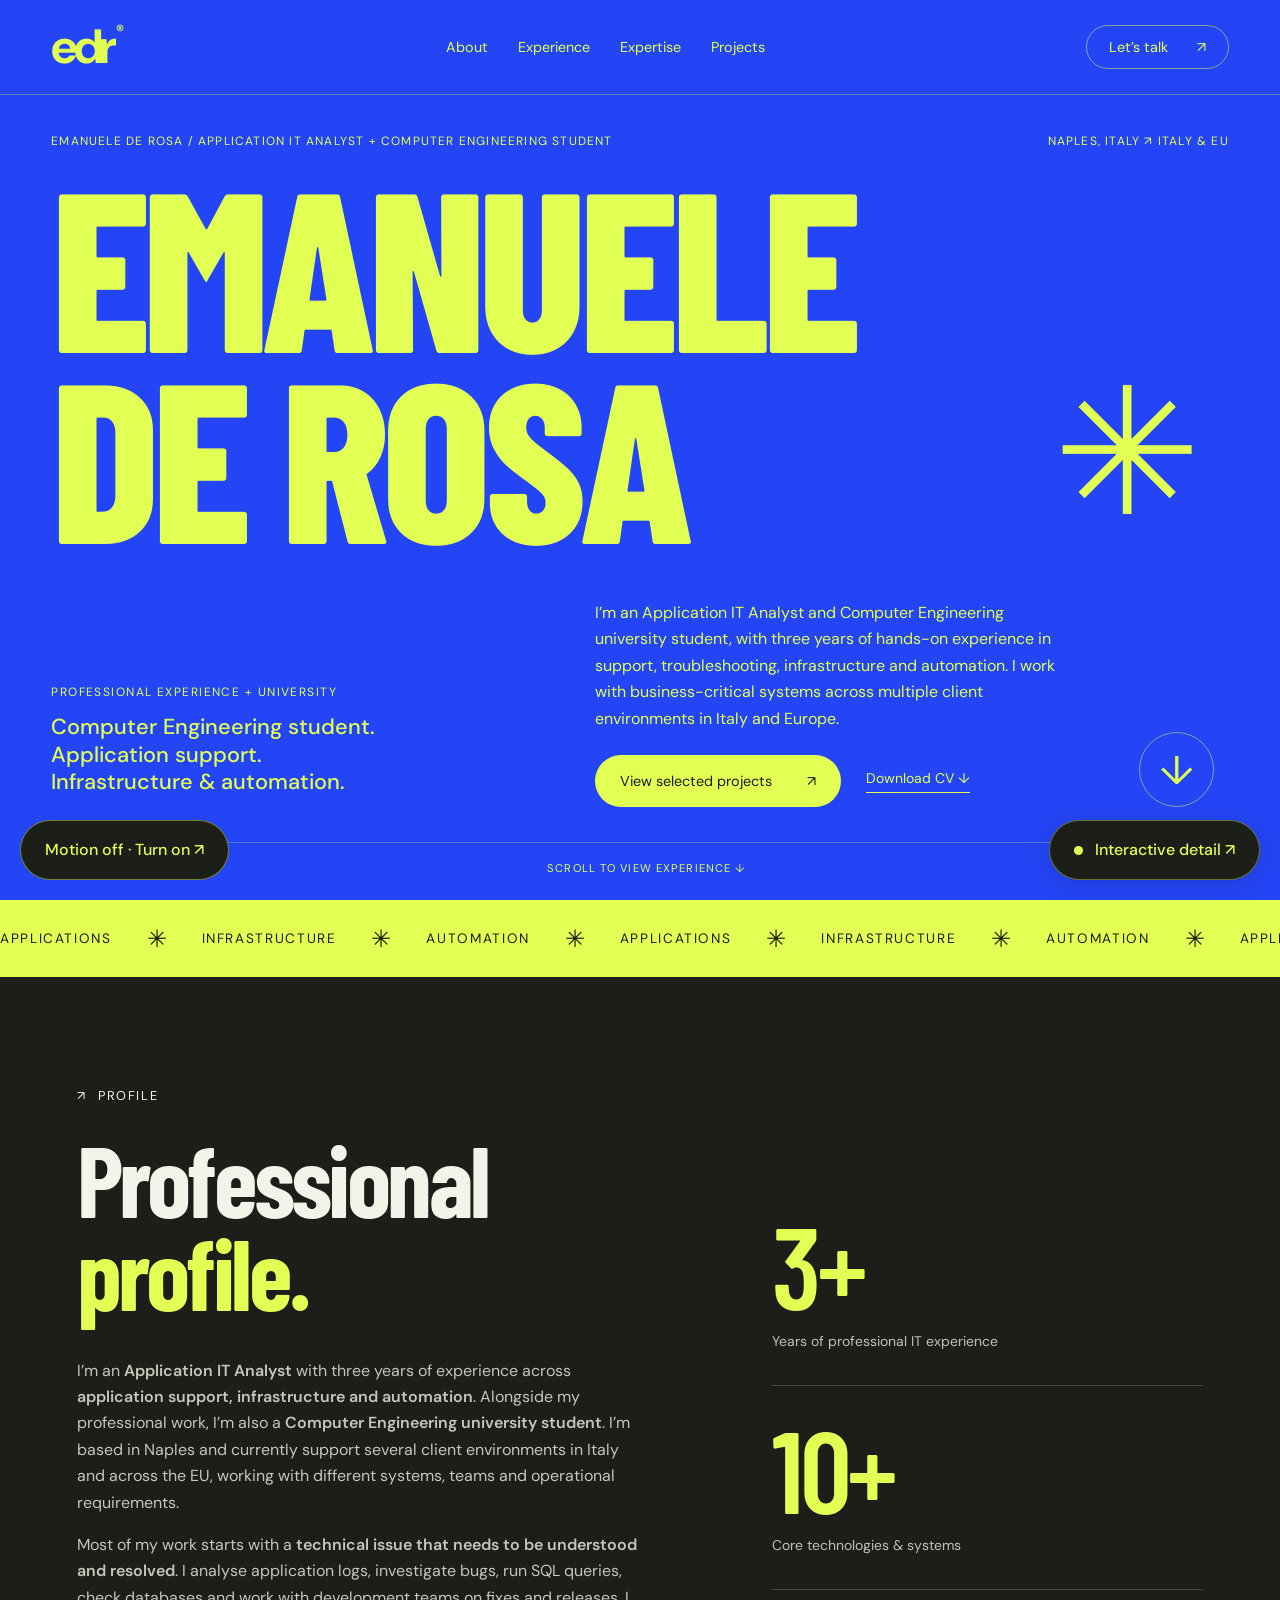
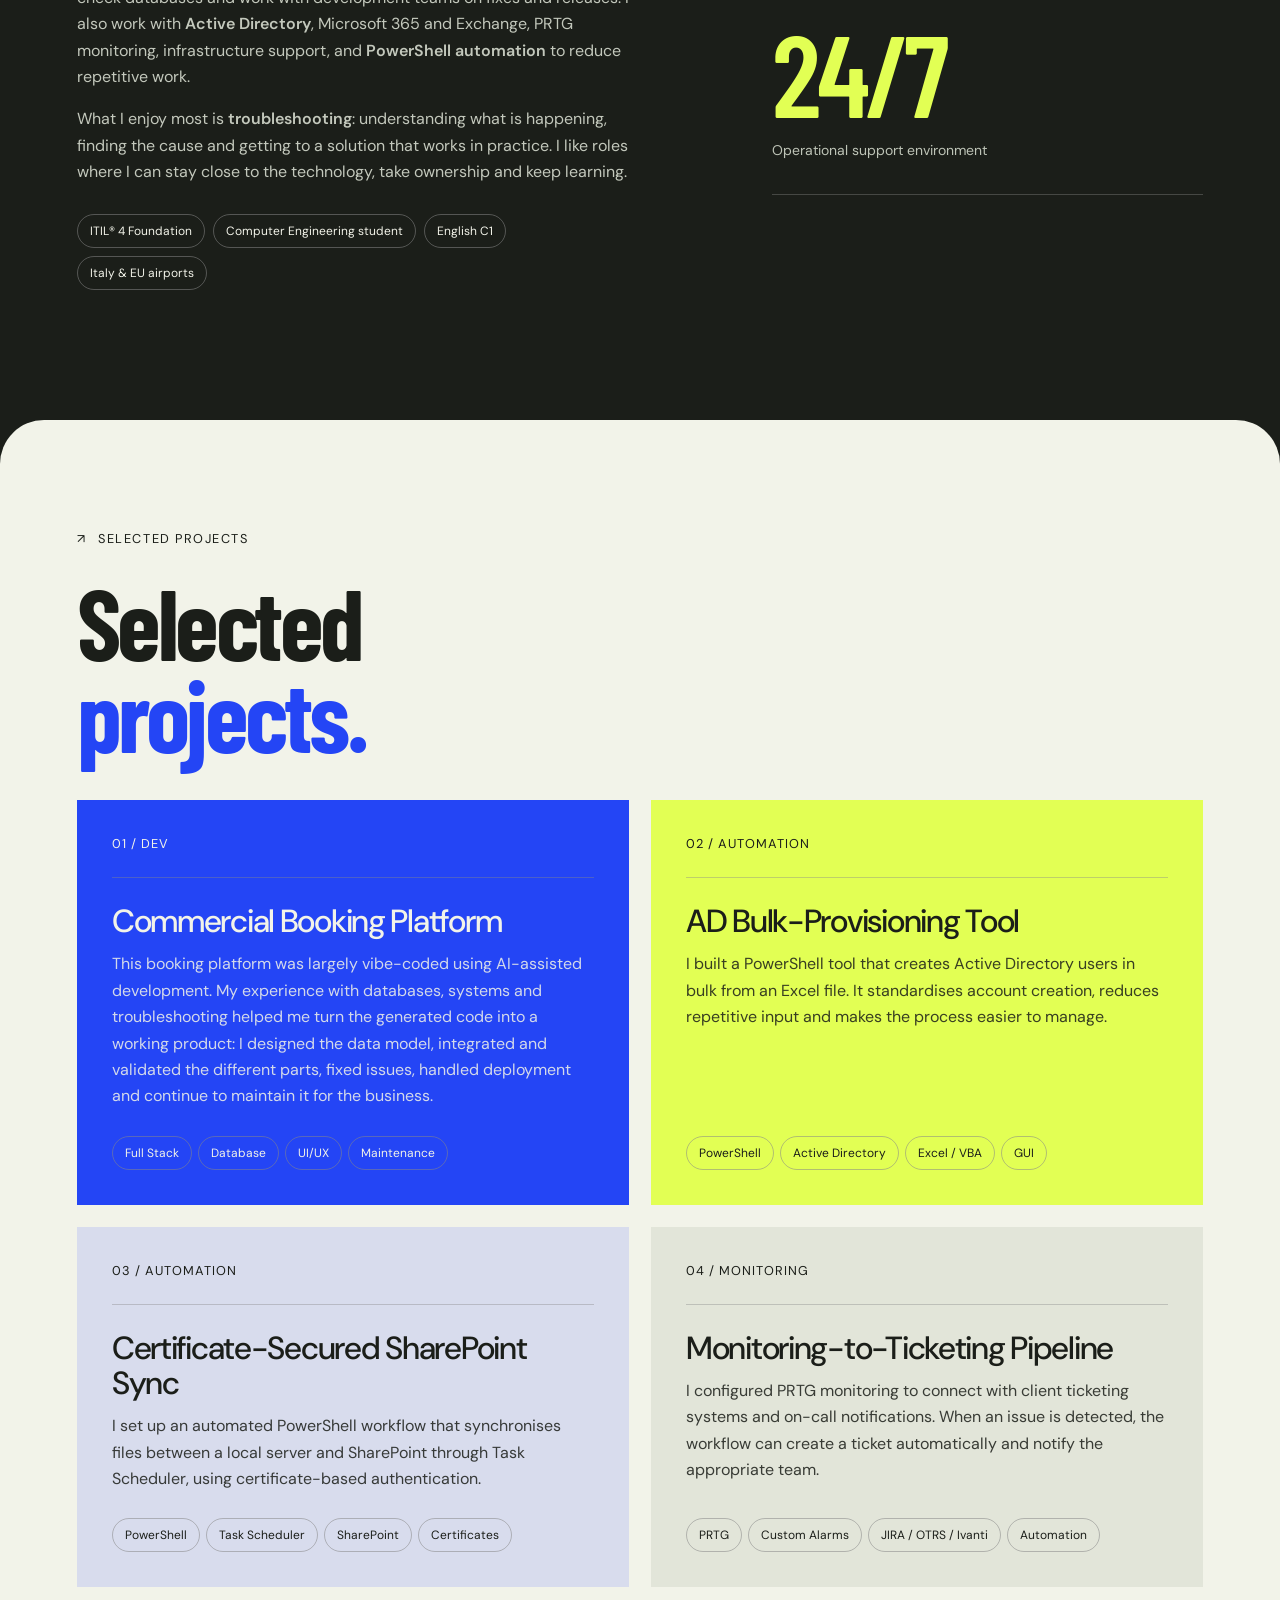
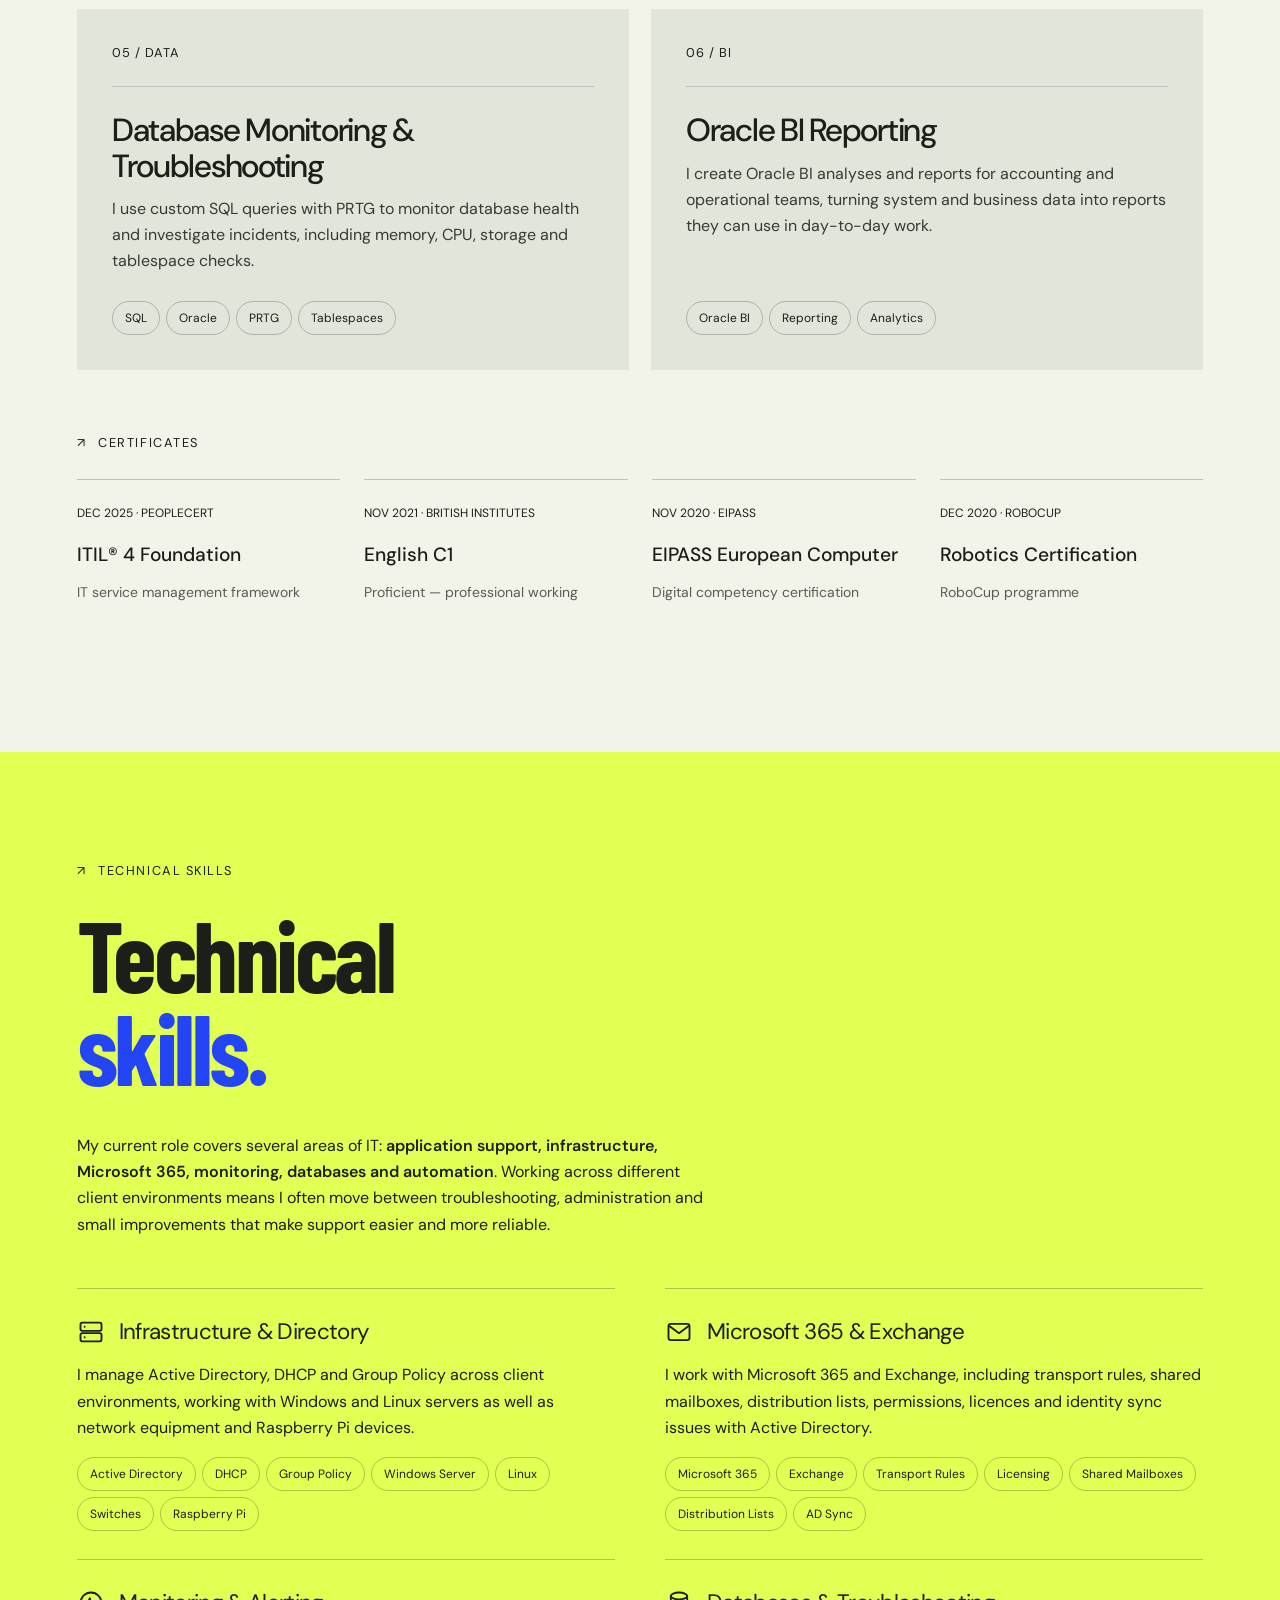
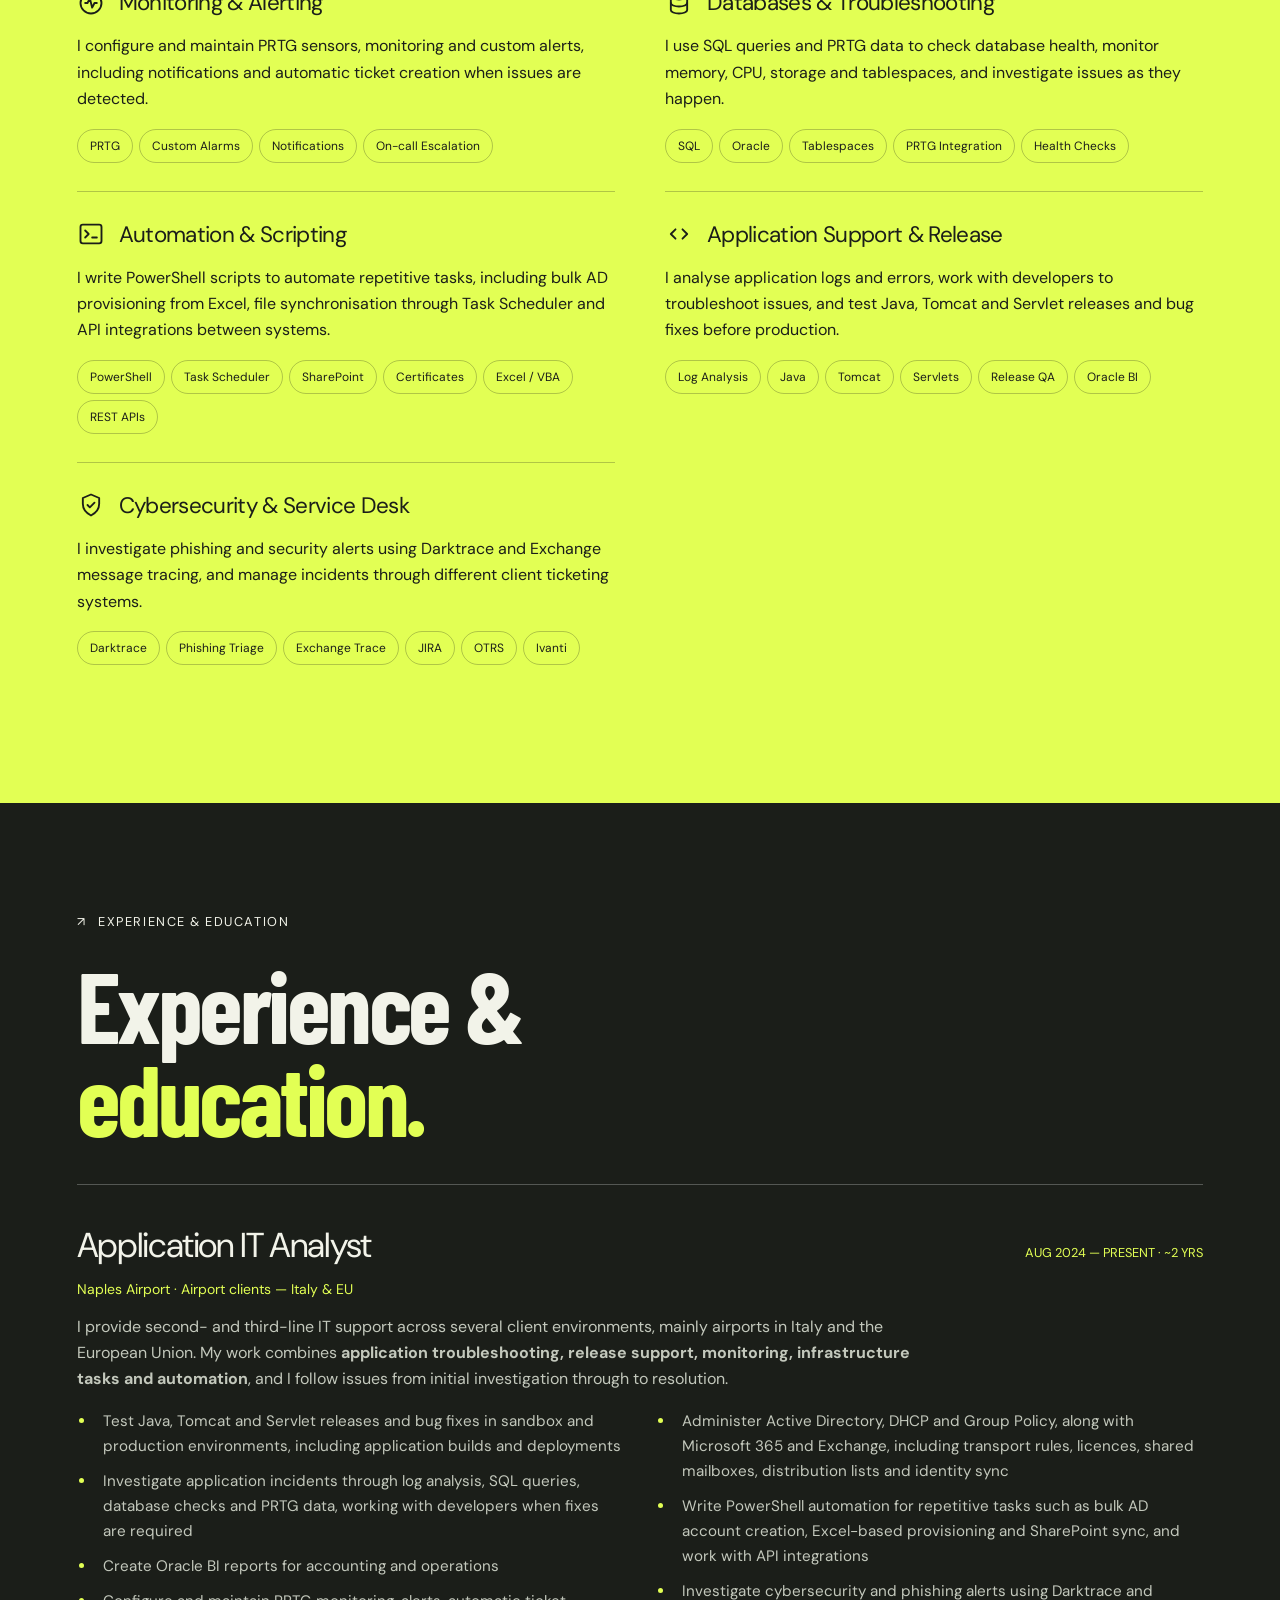
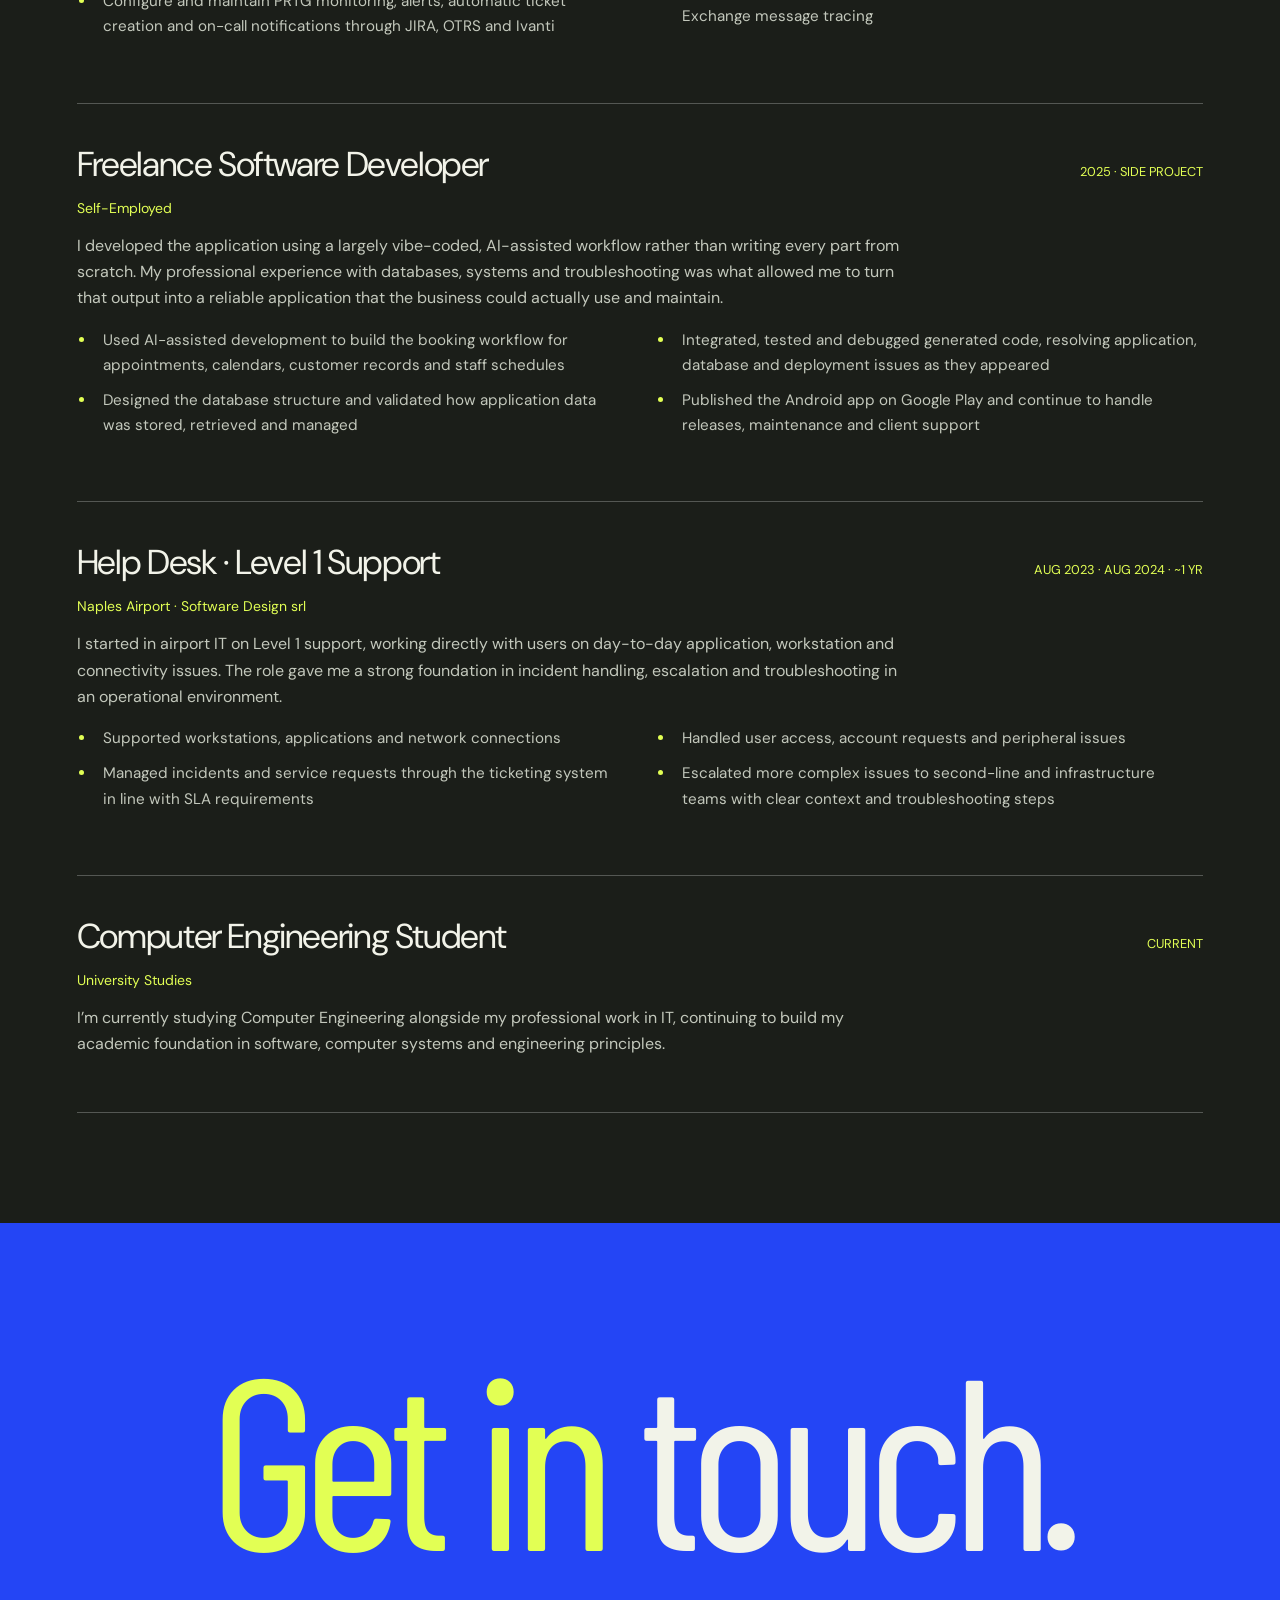
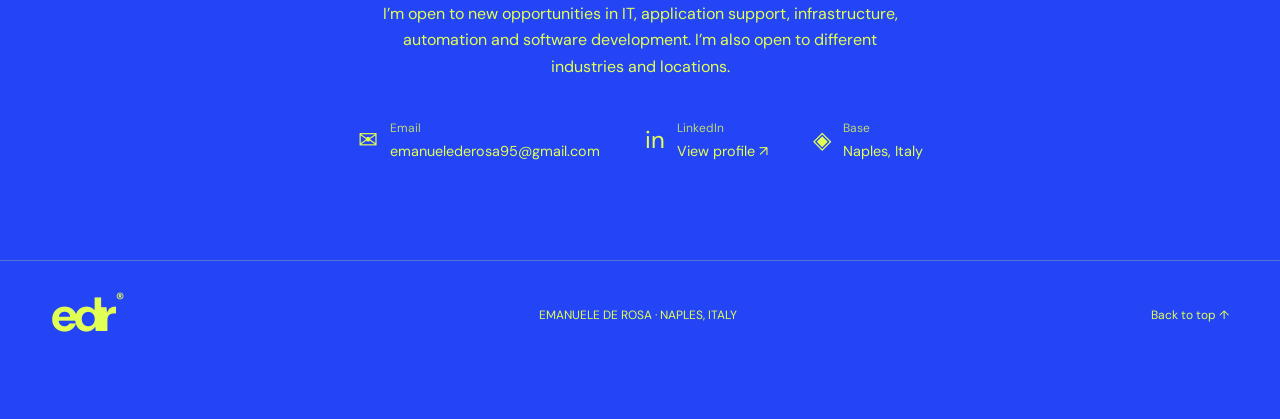
==== commit 8b9d8509: "V2.1" ====
--- a/static-mode.html
+++ b/static-mode.html
@@ -1,1774 +1,1561 @@
-<!doctype html>
-<html lang="en">
-    <head>
-        <meta charset="utf-8">
-        <meta name="viewport" content="width=device-width,initial-scale=1">
-        <meta name="theme-color" content="#2445f5">
-        <title>Emanuele De Rosa — IT in motion</title>
-        <meta name="description" content="Application IT Analyst and developer based in Naples. Airport operations, reliable systems and useful automation.">
-        <style>
-            @import url('https://fonts.googleapis.com/css2?family=Barlow+Condensed:wght@600;700;800;900&family=DM+Sans:wght@400;500;600;700&display=swap'); :root {
-                --blue: #2445f5;
-                --lime: #e2ff54;
-                --ink: #1b1e19;
-                --paper: #f2f3e9;
-                --muted: #b7bdad;
-                --accent: var(--lime);
-                font-family: 'DM Sans',Arial,sans-serif;
-                color: var(--ink);
-                background: var(--ink);
-                font-synthesis: none
-            }
-
-            * {
-                box-sizing: border-box
-            }
-
-            body {
-                margin: 0
-            }
-
-            html {
-                scroll-behavior: smooth;
-                scroll-padding-top: 100px
-            }
-
-            a {
-                color: inherit;
-                text-decoration: none
-            }
-
-            button {
-                font: inherit;
-                cursor: pointer
-            }
-
-            button,a {
-                -webkit-tap-highlight-color: transparent
-            }
-
-            button:focus-visible,a:focus-visible,summary:focus-visible {
-                outline: 3px solid currentColor;
-                outline-offset: 6px
-            }
-
-            ::selection {
-                background: var(--lime);
-                color: var(--blue)
-            }
-
-            p {
-                line-height: 1.65;
-                font-size: 1rem
-            }
-
-            header {
-                position: absolute;
-                top: 0;
-                left: 0;
-                right: 0;
-                z-index: 20;
-                display: flex;
-                align-items: center;
-                justify-content: space-between;
-                padding: 23px 4%;
-                color: var(--lime);
-                border-bottom: 1px solid #e2ff5450
-            }
-
-            .brand {
-                font-size: 3rem;
-                font-weight: 700;
-                letter-spacing: -.09em;
-                line-height: 1
-            }
-
-            .brand span {
-                font-size: 1rem;
-                vertical-align: top;
-                letter-spacing: 0;
-                margin-left: 5px
-            }
-
-            nav {
-                display: flex;
-                gap: 30px;
-                font-size: .9rem
-            }
-
-            nav a {
-                position: relative;
-                padding: 8px 0
-            }
-
-            nav a:after {
-                content: '';
-                height: 1px;
-                background: currentColor;
-                position: absolute;
-                bottom: 0;
-                left: 0;
-                width: 100%;
-                transform: scaleX(0);
-                transform-origin: left;
-                transition: transform .3s
-            }
-
-            nav a:hover:after {
-                transform: scaleX(1)
-            }
-
-            .nav-end {
-                display: flex;
-                gap: 20px;
-                align-items: center
-            }
-
-            .contact-link {
-                border: 1px solid #e2ff5480;
-                border-radius: 99px;
-                padding: 12px 22px;
-                font-size: .9rem
-            }
-
-            .contact-link span {
-                margin-left: 25px
-            }
-
-            #menu {
-                display: none
-            }
-
-            .skip {
-                position: fixed;
-                top: -100px;
-                left: 20px;
-                z-index: 99;
-                padding: 15px;
-                background: var(--lime)
-            }
-
-            .skip:focus {
-                top: 10px
-            }
-
-            .progress {
-                position: fixed;
-                top: 0;
-                left: 0;
-                height: 4px;
-                z-index: 100;
-                width: 0;
-                background: var(--lime)
-            }
-
-            section {
-                padding: 110px 6%;
-                position: relative;
-                overflow: hidden
-            }
-
-            #hero {
-                padding: 133px 4% 25px;
-                background: var(--blue);
-                color: var(--lime);
-                min-height: 100svh;
-                display: flex;
-                flex-direction: column
-            }
-
-            .hero-top,.hero-foot {
-                display: flex;
-                justify-content: space-between;
-                gap: 20px;
-                font-size: .75rem;
-                letter-spacing: .1em
-            }
-
-            .hero-top {
-                margin-bottom: 25px
-            }
-
-            h1 {
-                font-family: 'Barlow Condensed','Arial Narrow',Impact,sans-serif;
-                font-size: clamp(5rem,17.7vw,20rem);
-                font-weight: 800;
-                letter-spacing: -.035em;
-                line-height: .78;
-                margin: 0 0 35px
-            }
-
-            h1>span {
-                display: block;
-                animation: arrive 1s cubic-bezier(.16,1,.3,1) both
-            }
-
-            h1 .surname {
-                margin-top: 14px;
-                animation-delay: .13s;
-                display: flex;
-                justify-content: space-between;
-                align-items: center
-            }
-
-            .name-star {
-                font-family: Arial,sans-serif;
-                font-weight: 400;
-                font-size: .78em;
-                line-height: .8;
-                animation: rotate 32s linear infinite;
-                display: inline-block;
-                margin-right: 3%
-            }
-
-            .hero-bottom {
-                display: grid;
-                grid-template-columns: 1fr 1fr 90px;
-                gap: 7%;
-                align-items: end;
-                margin-top: auto
-            }
-
-            .small-label {
-                font-size: .75rem;
-                letter-spacing: .12em
-            }
-
-            .hero-note p {
-                font-size: clamp(1.1rem,1.7vw,1.6rem);
-                line-height: 1.25;
-                font-weight: 500;
-                margin: 12px 0
-            }
-
-            .hero-copy>p {
-                margin: 0 0 23px;
-                max-width: 490px;
-                font-size: 1rem
-            }
-
-            .hero-actions {
-                display: flex;
-                align-items: center;
-                gap: 25px;
-                flex-wrap: wrap
-            }
-
-            .pill {
-                display: inline-flex;
-                gap: 35px;
-                align-items: center;
-                justify-content: space-between;
-                border: 1px solid transparent;
-                border-radius: 99px;
-                padding: 16px 24px;
-                background: var(--lime);
-                color: var(--ink);
-                font-size: .9rem;
-                transition: transform .3s,background .3s
-            }
-
-            .pill:hover {
-                transform: translateY(-4px);
-                background: white
-            }
-
-            .cv {
-                font-size: .875rem;
-                border-bottom: 1px solid currentColor;
-                padding-bottom: 5px
-            }
-
-            .scroll-round {
-                width: 75px;
-                height: 75px;
-                border: 1px solid #e2ff5480;
-                border-radius: 50%;
-                display: grid;
-                place-items: center;
-                font-size: 2.5rem;
-                transition: background .3s,color .3s
-            }
-
-            .scroll-round:hover {
-                background: var(--lime);
-                color: var(--blue)
-            }
-
-            .hero-foot {
-                border-top: 1px solid #e2ff5440;
-                margin-top: 35px;
-                padding-top: 18px;
-                font-size: .7rem
-            }
-
-            .ticker {
-                overflow: hidden;
-                padding: 23px 0;
-                background: var(--lime);
-                font-size: 1.5rem;
-                color: var(--ink)
-            }
-
-            .ticker>div {
-                display: flex;
-                gap: 35px;
-                width: max-content;
-                white-space: nowrap;
-                animation: marquee 38s linear infinite
-            }
-
-            .ticker span {
-                font-size: .85rem;
-                letter-spacing: .12em;
-                align-self: center
-            }
-
-            .sec-tag {
-                display: block;
-                font-size: .8rem;
-                letter-spacing: .12em;
-                text-transform: uppercase;
-                margin-bottom: 28px
-            }
-
-            .sec-tag:before {
-                content: '↗';
-                margin-right: 12px
-            }
-
-            .sec-title {
-                font-family: 'Barlow Condensed',Impact,sans-serif;
-                font-size: clamp(3.8rem,7.8vw,8.5rem);
-                line-height: .93;
-                letter-spacing: -.035em;
-                font-weight: 700;
-                margin: 0 0 40px
-            }
-
-            .accent {
-                color: var(--accent)
-            }
-
-            #about {
-                background: var(--ink);
-                color: var(--paper);
-                padding-bottom: 130px
-            }
-
-            .about-grid {
-                display: grid;
-                grid-template-columns: 1.3fr 1fr;
-                gap: 12%
-            }
-
-            .about-body p {
-                max-width: 650px;
-                color: #c3c8bc
-            }
-
-            .about-body p strong,.hl {
-                color: inherit;
-                font-weight: 600
-            }
-
-            .stat-panel {
-                display: flex;
-                flex-direction: column;
-                justify-content: center
-            }
-
-            .stat {
-                padding: 25px 0;
-                border-bottom: 1px solid #ffffff30
-            }
-
-            .stat .num {
-                font-family: 'Barlow Condensed',Impact,sans-serif;
-                font-size: clamp(5.5rem,9vw,10rem);
-                line-height: 1;
-                color: var(--lime);
-                font-weight: 600;
-                letter-spacing: -.04em
-            }
-
-            .stat .lab {
-                font-size: .875rem;
-                color: #bec4b7;
-                margin: 10px 0
-            }
-
-            .chips {
-                display: flex;
-                gap: 8px;
-                flex-wrap: wrap;
-                margin-top: 28px
-            }
-
-            .chip,.cap-tags span,.ptags span {
-                font-size: .75rem;
-                border: 1px solid #8888;
-                border-radius: 99px;
-                padding: 8px 12px;
-                display: inline-block
-            }
-
-            .chips .chip:first-child {
-                display: none
-            }
-
-            #projects {
-                background: var(--paper);
-                --accent: var(--blue);
-                border-radius: 44px 44px 0 0
-            }
-
-            .proj-grid {
-                display: grid;
-                grid-template-columns: repeat(2,1fr);
-                gap: 22px;
-                counter-reset: project
-            }
-
-            .proj {
-                padding: 35px;
-                background: #e2e5d9;
-                min-height: 355px;
-                display: flex;
-                flex-direction: column;
-                transition: transform .45s,box-shadow .45s;
-                position: relative
-            }
-
-            .proj:first-child {
-                background: var(--blue);
-                color: var(--paper)
-            }
-
-            .proj:nth-child(2) {
-                background: var(--lime)
-            }
-
-            .proj:nth-child(3) {
-                background: #d8dced
-            }
-
-            .proj:hover {
-                transform: translateY(-7px);
-                box-shadow: 0 20px 30px #0001
-            }
-
-            .idx {
-                font-size: .8rem;
-                letter-spacing: .08em;
-                padding-bottom: 25px;
-                border-bottom: 1px solid #8886
-            }
-
-            .ptitle {
-                font-size: clamp(1.6rem,2.5vw,2.5rem);
-                font-weight: 500;
-                line-height: 1.1;
-                letter-spacing: -.04em;
-                margin: 26px 0 12px;
-                max-width: 450px
-            }
-
-            .pdesc {
-                max-width: 490px;
-                color: inherit;
-                opacity: .85;
-                margin-top: 0
-            }
-
-            .ptags {
-                display: flex;
-                gap: 6px;
-                flex-wrap: wrap;
-                margin-top: auto;
-                padding-top: 10px
-            }
-
-            .cert-grid {
-                display: grid;
-                grid-template-columns: repeat(4,1fr);
-                gap: 24px
-            }
-
-            .cert {
-                padding: 24px 0;
-                border-top: 1px solid #8887
-            }
-
-            .cbadge {
-                font-size: .75rem;
-                line-height: 1.5
-            }
-
-            .cert h5 {
-                font-size: 1.2rem;
-                font-weight: 500;
-                margin: 20px 0 8px
-            }
-
-            .cert p {
-                font-size: .875rem;
-                opacity: .7
-            }
-
-            .sys-intro {
-                max-width: 640px;
-                margin-bottom: 50px
-            }
-
-            #skills {
-                background: var(--lime);
-                --accent: var(--blue)
-            }
-
-            .cap-grid {
-                display: grid;
-                grid-template-columns: 1fr 1fr;
-                gap: 0 50px
-            }
-
-            .cap {
-                border-top: 1px solid #1b1e1940;
-                padding: 28px 0;
-                transition: padding .3s
-            }
-
-            .cap:hover {
-                padding-left: 10px
-            }
-
-            .cap-h {
-                display: flex;
-                gap: 14px;
-                align-items: center
-            }
-
-            .cap-ico svg {
-                width: 28px;
-                height: 28px;
-                display: block
-            }
-
-            .cap-t {
-                font-size: 1.4rem;
-                letter-spacing: -.03em
-            }
-
-            .cap p {
-                max-width: 580px
-            }
-
-            .cap-tags {
-                display: flex;
-                gap: 6px;
-                flex-wrap: wrap
-            }
-
-            .cap-tags span {
-                border-color: #1b1e1940
-            }
-
-            #experience {
-                background: var(--ink);
-                color: var(--paper)
-            }
-
-            .timeline {
-                border-top: 1px solid #ffffff40
-            }
-
-            .tl-item {
-                border-bottom: 1px solid #ffffff40;
-                padding: 38px 0
-            }
-
-            .tl-head {
-                display: flex;
-                justify-content: space-between;
-                gap: 20px;
-                align-items: baseline
-            }
-
-            .tl-role {
-                font-size: clamp(1.5rem,2.7vw,2.8rem);
-                letter-spacing: -.04em
-            }
-
-            .tl-date {
-                font-size: .8rem;
-                color: var(--lime)
-            }
-
-            .tl-org {
-                margin-top: 12px;
-                color: var(--lime);
-                font-size: .875rem
-            }
-
-            .tl-desc {
-                max-width: 840px;
-                color: #c3c8bc
-            }
-
-            .tl-points {
-                columns: 2;
-                column-gap: 50px;
-                padding-left: 19px;
-                color: #c3c8bc;
-                font-size: .95rem;
-                line-height: 1.65
-            }
-
-            .tl-points li {
-                padding: 0 0 10px 7px;
-                break-inside: avoid
-            }
-
-            .tl-points li::marker {
-                color: var(--lime)
-            }
-
-            #contact {
-                background: var(--blue);
-                color: var(--lime);
-                text-align: center;
-                padding-bottom: 100px
-            }
-
-            .contact-big {
-                font-family: 'Barlow Condensed',Impact,sans-serif;
-                font-size: clamp(6rem,19vw,22rem);
-                letter-spacing: -.055em;
-                line-height: 1;
-                margin-bottom: 25px
-            }
-
-            .contact-big a {
-                display: inline-block;
-                transition: transform .4s;
-                color: var(--paper)
-            }
-
-            .contact-big a:hover {
-                transform: rotate(-6deg)
-            }
-
-            #contact>p {
-                color: var(--lime)!important
-            }
-
-            .contact-cards {
-                display: flex;
-                justify-content: center;
-                gap: 45px;
-                flex-wrap: wrap;
-                margin-top: 40px
-            }
-
-            .ccard {
-                display: flex;
-                gap: 12px;
-                text-align: left;
-                align-items: center
-            }
-
-            .ccard .ico {
-                font-size: 1.5rem
-            }
-
-            .ccard .k {
-                font-size: .75rem;
-                margin-bottom: 6px;
-                opacity: .8
-            }
-
-            .ccard .v {
-                font-size: .9rem
-            }
-
-            .ccard[href]:hover .v {
-                text-decoration: underline
-            }
-
-            footer {
-                background: var(--blue);
-                color: var(--lime);
-                border-top: 1px solid #e2ff5440;
-                padding: 30px 4% 80px;
-                display: flex;
-                gap: 25px;
-                justify-content: space-between;
-                align-items: center
-            }
-
-            footer>span,footer>a:last-child {
-                font-size: .75rem
-            }
-
-            .radar-launch {
-                position: fixed;
-                right: 20px;
-                bottom: 20px;
-                z-index: 25;
-                border: 1px solid #e2ff5460;
-                background: var(--ink);
-                color: var(--lime);
-                padding: 13px 20px;
-                border-radius: 99px;
-                font-size: .8rem;
-                box-shadow: 0 4px 25px #0002
-            }
-
-            .radar-launch i {
-                display: inline-block;
-                width: 7px;
-                height: 7px;
-                background: var(--lime);
-                border-radius: 50%;
-                margin-right: 8px
-            }
-
-            dialog {
-                background: var(--ink);
-                color: var(--paper);
-                border: 1px solid #e2ff5470;
-                border-radius: 22px;
-                padding: 30px;
-                width: min(420px,calc(100% - 30px));
-                max-height: 90svh;
-                overflow: auto;
-                text-align: center
-            }
-
-            dialog::backdrop {
-                background: #101410b0;
-                backdrop-filter: blur(9px)
-            }
-
-            dialog h2 {
-                font-size: 2rem;
-                margin-bottom: 5px
-            }
-
-            dialog canvas {
-                width: 100%;
-                max-width: 320px
-            }
-
-            dialog .as-close {
-                position: absolute;
-                right: 16px;
-                top: 10px;
-                border: 0;
-                background: none;
-                color: var(--lime);
-                font-size: 2rem
-            }
-
-            .as-sub {
-                font-size: .8rem;
-                color: var(--muted)
-            }
-
-            .motion .reveal {
-                opacity: 0;
-                transform: translateY(35px);
-                transition: opacity .8s,transform .9s cubic-bezier(.16,1,.3,1)
-            }
-
-            .motion .reveal.in {
-                opacity: 1;
-                transform: none
-            }
-
-            @keyframes arrive {
-                from {
-                    transform: translateY(50px) rotate(2deg);
-                    opacity: 0
-                }
-
-                to {
-                    transform: none;
-                    opacity: 1
-                }
-            }
-
-            @keyframes rotate {
-                to {
-                    transform: rotate(360deg)
-                }
-            }
-
-            @keyframes marquee {
-                to {
-                    transform: translateX(-50%)
-                }
-            }
-
-            @media(min-width: 1500px) {
-                #hero {
-                    max-height:1200px
-                }
-            }
-
-            @media(max-width: 900px) {
-                header {
-                    padding:22px 5%
-                }
-
-                nav {
-                    gap: 18px
-                }
-
-                .hero-bottom {
-                    gap: 4%;
-                    grid-template-columns: 1fr 1.3fr
-                }
-
-                .scroll-round {
-                    display: none
-                }
-
-                .about-grid {
-                    gap: 6%
-                }
-
-                .cert-grid {
-                    grid-template-columns: 1fr 1fr
-                }
-
-                .tl-head {
-                    display: block
-                }
-
-                .tl-date {
-                    margin-top: 12px
-                }
-
-                .cap-grid {
-                    gap: 0 25px
-                }
-
-                .hero-actions {
-                    gap: 17px
-                }
-
-                .hero-top {
-                    font-size: .65rem
-                }
-            }
-
-            @media(max-width: 650px) {
-                section {
-                    padding:75px 6%
-                }
-
-                header .brand {
-                    font-size: 2.6rem
-                }
-
-                .contact-link {
-                    padding: 10px 16px
-                }
-
-                .contact-link span {
-                    margin-left: 10px
-                }
-
-                #menu {
-                    display: block;
-                    background: none;
-                    color: var(--lime);
-                    border: 1px solid #e2ff5460;
-                    width: 42px;
-                    height: 42px;
-                    border-radius: 50%;
-                    font-size: 1.2rem
-                }
-
-                nav {
-                    display: none;
-                    position: absolute;
-                    top: 87px;
-                    left: 0;
-                    right: 0;
-                    background: var(--ink);
-                    padding: 25px 6%;
-                    flex-direction: column;
-                    gap: 12px;
-                    border-bottom: 1px solid var(--lime)
-                }
-
-                nav.open {
-                    display: flex
-                }
-
-                .hero-top {
-                    font-size: .65rem;
-                    line-height: 1.6;
-                    gap: 25px
-                }
-
-                .hero-top span {
-                    max-width: 48%
-                }
-
-                #hero {
-                    padding: 120px 5% 22px;
-                    min-height: calc(100svh - 20px)
-                }
-
-                h1 {
-                    font-size: 18.2vw;
-                    line-height: .86;
-                    margin-top: 18px;
-                    margin-bottom: 35px
-                }
-
-                h1 .surname {
-                    margin-top: 10px
-                }
-
-                .name-star {
-                    font-size: .72em
-                }
-
-                .hero-bottom {
-                    display: block
-                }
-
-                .hero-note {
-                    display: none
-                }
-
-                .hero-copy>p {
-                    font-size: 1rem;
-                    max-width: 360px;
-                    line-height: 1.55
-                }
-
-                .hero-actions {
-                    margin-top: 25px
-                }
-
-                .hero-foot {
-                    font-size: .6rem;
-                    line-height: 1.5;
-                    margin-top: 35px
-                }
-
-                .hero-foot>span:nth-child(2) {
-                    display: none
-                }
-
-                .ticker {
-                    padding: 18px 0
-                }
-
-                .about-grid {
-                    display: block
-                }
-
-                .stat-panel {
-                    display: grid;
-                    grid-template-columns: repeat(3,1fr);
-                    gap: 15px;
-                    margin-top: 40px
-                }
-
-                .stat .num {
-                    font-size: 3.4rem
-                }
-
-                .stat .lab {
-                    font-size: .75rem
-                }
-
-                .stat {
-                    padding: 15px 0
-                }
-
-                .sec-title {
-                    font-size: 3.7rem
-                }
-
-                .proj-grid,.cap-grid {
-                    grid-template-columns: 1fr
-                }
-
-                .proj {
-                    padding: 26px;
-                    min-height: 330px
-                }
-
-                .ptitle {
-                    font-size: 2rem
-                }
-
-                .cert-grid {
-                    gap: 18px
-                }
-
-                .cert h5 {
-                    font-size: 1rem
-                }
-
-                .tl-points {
-                    columns: 1
-                }
-
-                #projects {
-                    border-radius: 28px 28px 0 0
-                }
-
-                .contact-big {
-                    font-size: 24vw
-                }
-
-                .contact-cards {
-                    align-items: flex-start;
-                    flex-direction: column;
-                    gap: 25px;
-                    margin-left: 3%
-                }
-
-                .ccard .v {
-                    overflow-wrap: anywhere
-                }
-
-                footer {
-                    flex-wrap: wrap;
-                    padding-bottom: 90px
-                }
-
-                footer>span {
-                    order: 3;
-                    width: 100%
-                }
-
-                .radar-launch {
-                    font-size: .75rem;
-                    right: 12px;
-                    bottom: 12px
-                }
-
-                #about {
-                    padding-bottom: 80px
-                }
-            }
-
-            @media(prefers-reduced-motion:reduce) {
-                html {
-                    scroll-behavior: auto
-                }
-
-                *,*:before,*:after {
-                    animation: none!important;
-                    transition: none!important
-                }
-
-                .motion .reveal {
-                    opacity: 1;
-                    transform: none
-                }
-            }
-        </style>
-    <style>html{scroll-behavior:auto}*,*:before,*:after{animation:none!important;transition:none!important}.reveal{opacity:1!important;transform:none!important}.reference-mode-switch{position:fixed;bottom:18px;left:18px;z-index:100;border:1px solid #e2ff5470;border-radius:99px;padding:13px 18px;background:#1b1e19;color:#e2ff54;font:14px 'DM Sans',Arial,sans-serif;cursor:pointer}.reference-mode-switch:focus-visible{outline:3px solid #e2ff54;outline-offset:4px}@media(max-width:650px){.reference-mode-switch{left:10px;bottom:12px;padding:12px;font-size:12px}.radar-launch{max-width:47%;font-size:12px}}</style><link rel="stylesheet" href="flight-controls.css"></head>
-    <body>
-        <a class="skip" href="#about">Skip to content</a>
-        <div class="progress" aria-hidden="true"></div>
-        <header>
-            <a class="brand" href="#hero" aria-label="Emanuele De Rosa home">
-                edr<span>®</span>
-            </a>
-            <nav aria-label="Main navigation" id="navigation">
-                <a href="#about">About</a>
-                <a href="#experience">Experience</a>
-                <a href="#skills">Expertise</a>
-                <a href="#projects">Projects</a>
-            </nav>
-            <div class="nav-end">
-                <a class="contact-link" href="#contact">
-                    Let’s talk <span>↗</span>
-                </a>
-                <button id="menu" aria-label="Open menu" aria-controls="navigation" aria-expanded="false">☰</button>
-            </div>
-        </header>
-        <main>
-            <section id="hero">
-                <div class="hero-top">
-                    <span>APPLICATION IT ANALYST & DEVELOPER</span>
-                    <span>NAPLES, ITALY ↗ ITALY & EU</span>
-                </div>
-                <h1>
-                    <span>EMANUELE</span>
-                    <span class="surname">
-                        DE ROSA<span class="name-star" aria-hidden="true">✳</span>
-                    </span>
-                </h1>
-                <div class="hero-bottom">
-                    <div class="hero-note">
-                        <span class="small-label">KEEPING THINGS MOVING.</span>
-                        <p>
-                            Reliable systems.<br>
-                            Practical solutions.<br>Real-world impact.
-                        </p>
-                    </div>
-                    <div class="hero-copy">
-                        <p>I support the technology behind 24/7 airport operations — from application troubleshooting to infrastructure and automation.</p>
-                        <div class="hero-actions">
-                            <a class="pill" href="#projects">
-                                Explore my work <span>↗</span>
-                            </a>
-                            <a class="cv" href="Emanuele_De_Rosa_CV.pdf" download>Download CV ↓</a>
-                        </div>
-                    </div>
-                    <a href="#about" class="scroll-round" aria-label="Scroll to about">↓</a>
-                </div>
-                <div class="hero-foot">
-                    <span>40.886° N &nbsp; 14.291° E</span>
-                    <span>SCROLL TO EXPLORE ↓</span>
-                    <span>PORTFOLIO / 2026</span>
-                </div>
-            </section>
-            <div class="ticker" aria-hidden="true">
-                <div>
-                    <span>APPLICATIONS</span>
-                    ✳ <span>INFRASTRUCTURE</span>
-                    ✳ <span>AUTOMATION</span>
-                    ✳ <span>APPLICATIONS</span>
-                    ✳ <span>INFRASTRUCTURE</span>
-                    ✳ <span>AUTOMATION</span>
-                    ✳ <span>APPLICATIONS</span>
-                    ✳ <span>INFRASTRUCTURE</span>
-                    ✳ <span>AUTOMATION</span>
-                    ✳ <span>APPLICATIONS</span>
-                    ✳ <span>INFRASTRUCTURE</span>
-                    ✳ <span>AUTOMATION</span>
-                    ✳ 
-                </div>
-            </div>
-            <section id="about">
-                <div class="about-grid">
-                    <div class="about-body">
-                        <span class="sec-tag reveal">Profile</span>
-                        <h2 class="sec-title reveal d1">
-                            Behind the<br>
-                            <span class="accent">systems.</span>
-                        </h2>
-                        <p class="reveal d2">
-                            I’m an <span class="hl">Application IT Specialist</span>
-                            with 3 years of experience supporting mission-critical <strong>airport environments</strong>
-                            across Italy and the EU. Naples is my home base, but I work across multiple airports, each with its own systems, standards, and operational requirements.
-                        </p>
-                        <p class="reveal d3">
-                            My main focus is <strong>Application Support and troubleshooting</strong>
-                            analysing logs, investigating bugs, working through database, run queries to identify issues and collaborating with development teams to identify and resolve problems. Alongside application support, I also work with <span class="hl">Active Directory</span>
-                            , Microsoft 365 and Exchange, PRTG monitoring, infrastructure support, and <strong>PowerShell automation</strong>
-                            to keep systems reliable and streamline repetitive tasks.
-                        </p>
-                        <p class="reveal d4">
-                            I enjoy <span class="hl">solving technical problems</span>
-                            , understanding how systems work behind the scenes, and finding practical solutions that make everyday operations simpler and more reliable.
-                        </p>
-                        <div class="chips reveal d5">
-                            <span class="chip">Born in 2002</span>
-                            <span class="chip">ITIL® 4 Foundation</span>
-                            <span class="chip">English C1</span>
-                            <span class="chip">Italy &amp; EU airports</span>
-                        </div>
-                    </div>
-                    <div class="stat-panel">
-                        <div class="stat reveal d1">
-                            <div class="num" data-count="3" data-suf="+">0</div>
-                            <div class="lab">Years in mission-critical airport IT</div>
-                        </div>
-                        <div class="stat reveal d2">
-                            <div class="num" data-count="10" data-suf="+">0</div>
-                            <div class="lab">Core systems operated</div>
-                        </div>
-                        <div class="stat reveal d3">
-                            <div class="num" data-count="24" data-suf="/7">0</div>
-                            <div class="lab">Airport ops coverage</div>
-                        </div>
-                    </div>
-                </div>
-            </section>
-            <section id="projects">
-                <span class="sec-tag reveal">My projects</span>
-                <h2 class="sec-title reveal d1">
-                    Less repetition.<br>
-                    <span class="accent">More possibility.</span>
-                </h2>
-                <div class="proj-grid">
-                    <article class="proj reveal d1">
-                        <div class="idx">01 / DEV</div>
-                        <h3 class="ptitle">Commercial Booking Platform</h3>
-                        <p class="pdesc">A booking platform I built and maintain for a barbershop, covering appointments, calendars, customers and staff schedules. I handle the development, database, deployment, updates and ongoing support.</p>
-                        <div class="ptags">
-                            <span>Full Stack</span>
-                            <span>Database</span>
-                            <span>UI/UX</span>
-                            <span>Maintenance</span>
-                        </div>
-                    </article>
-                    <article class="proj reveal d2">
-                        <div class="idx">02 / AUTOMATION</div>
-                        <h3 class="ptitle">AD Bulk-Provisioning Tool</h3>
-                        <p class="pdesc">A PowerShell tool that creates Active Directory users in bulk from an Excel file. I built it to make account creation faster and reduce the amount of manual work involved.</p>
-                        <div class="ptags">
-                            <span>PowerShell</span>
-                            <span>Active Directory</span>
-                            <span>Excel / VBA</span>
-                            <span>GUI</span>
-                        </div>
-                    </article>
-                    <article class="proj reveal d3">
-                        <div class="idx">03 / AUTOMATION</div>
-                        <h3 class="ptitle">Certificate-Secured SharePoint Sync</h3>
-                        <p class="pdesc">A PowerShell and Task Scheduler setup that synchronises files between a local server and SharePoint. The connection uses certificates for authentication and runs automatically in the background.</p>
-                        <div class="ptags">
-                            <span>PowerShell</span>
-                            <span>Task Scheduler</span>
-                            <span>SharePoint</span>
-                            <span>Certificates</span>
-                        </div>
-                    </article>
-                    <article class="proj reveal d1">
-                        <div class="idx">04 / MONITORING</div>
-                        <h3 class="ptitle">Monitoring-to-Ticketing Pipeline</h3>
-                        <p class="pdesc">PRTG monitoring connected to client ticketing systems and on-call alerts. When a monitored service or system has a problem, a ticket can be created automatically and the right people are notified.</p>
-                        <div class="ptags">
-                            <span>PRTG</span>
-                            <span>Custom Alarms</span>
-                            <span>JIRA / OTRS / Ivanti</span>
-                            <span>Automation</span>
-                        </div>
-                    </article>
-                    <article class="proj reveal d2">
-                        <div class="idx">05 / DATA</div>
-                        <h3 class="ptitle">Database Monitoring &amp; Troubleshooting</h3>
-                        <p class="pdesc">Custom SQL queries combined with PRTG to monitor database health and investigate problems. This includes checking memory, CPU, disk space and tablespaces when something goes wrong.</p>
-                        <div class="ptags">
-                            <span>SQL</span>
-                            <span>Oracle</span>
-                            <span>PRTG</span>
-                            <span>Tablespaces</span>
-                        </div>
-                    </article>
-                    <article class="proj reveal d3">
-                        <div class="idx">06 / BI</div>
-                        <h3 class="ptitle">Oracle BI Reporting</h3>
-                        <p class="pdesc">Oracle BI analyses and reports for accounting and operational teams, using system and business data to create reports that are easier to understand and use.</p>
-                        <div class="ptags">
-                            <span>Oracle BI</span>
-                            <span>Reporting</span>
-                            <span>Analytics</span>
-                        </div>
-                    </article>
-                </div>
-                <!-- CERTS -->
-                <span class="sec-tag reveal" style="margin-top:64px">Certificates</span>
-                <div class="cert-grid">
-                    <div class="cert reveal d1">
-                        <div class="cbadge">DEC 2025 · PEOPLECERT</div>
-                        <h5>ITIL® 4 Foundation</h5>
-                        <p>IT service management framework</p>
-                    </div>
-                    <div class="cert reveal d2">
-                        <div class="cbadge">NOV 2021 · BRITISH INSTITUTES</div>
-                        <h5>English C1</h5>
-                        <p>Proficient — professional working</p>
-                    </div>
-                    <div class="cert reveal d3">
-                        <div class="cbadge">NOV 2020 · EIPASS</div>
-                        <h5>EIPASS European Computer</h5>
-                        <p>Digital competency certification</p>
-                    </div>
-                    <div class="cert reveal d4">
-                        <div class="cbadge">DEC 2020 · ROBOCUP</div>
-                        <h5>Robotics Certification</h5>
-                        <p>RoboCup programme</p>
-                    </div>
-                </div>
-            </section>
-            <section id="skills">
-                <span class="sec-tag reveal">My skills</span>
-                <h2 class="sec-title reveal d1">
-                    A practical<br>
-                    <span class="accent">toolkit.</span>
-                </h2>
-                <p class="sys-intro reveal d1">
-                    I’m based in Naples and I support <span class="hl">multiple airports across Italy and the European Union</span>
-                    . Since every airport has its own systems and setup, my work covers a bit of everything, from infrastructure and Microsoft 365 to monitoring, automation, databases and application support.
-                </p>
-                <div class="cap-grid">
-                    <article class="cap reveal">
-                        <div class="cap-h">
-                            <span class="cap-ico">
-                                <svg viewBox="0 0 24 24" fill="none" stroke="currentColor" stroke-width="1.6" stroke-linecap="round" stroke-linejoin="round">
-                                    <rect x="3" y="4" width="18" height="7" rx="1.5"/>
-                                    <rect x="3" y="13" width="18" height="7" rx="1.5"/>
-                                    <line x1="6.5" y1="7.5" x2="6.5" y2="7.5"/>
-                                    <line x1="6.5" y1="16.5" x2="6.5" y2="16.5"/>
-                                </svg>
-                            </span>
-                            <span class="cap-t">Infrastructure &amp; Directory</span>
-                        </div>
-                        <p>Manage Active Directory, DHCP and Group Policy across client environments, working with Windows and Linux servers as well as network equipment and Raspberry Pi devices.</p>
-                        <div class="cap-tags">
-                            <span>Active Directory</span>
-                            <span>DHCP</span>
-                            <span>Group Policy</span>
-                            <span>Windows Server</span>
-                            <span>Linux</span>
-                            <span>Switches</span>
-                            <span>Raspberry Pi</span>
-                        </div>
-                    </article>
-                    <article class="cap reveal">
-                        <div class="cap-h">
-                            <span class="cap-ico">
-                                <svg viewBox="0 0 24 24" fill="none" stroke="currentColor" stroke-width="1.6" stroke-linecap="round" stroke-linejoin="round">
-                                    <rect x="3" y="5" width="18" height="14" rx="2"/>
-                                    <path d="M4 7l8 6 8-6"/>
-                                </svg>
-                            </span>
-                            <span class="cap-t">Microsoft 365 &amp; Exchange</span>
-                        </div>
-                        <p>Manage Microsoft 365 and Exchange, including transport rules, shared mailboxes, distribution lists, permissions, licenses and identity sync errors with Active Directory.</p>
-                        <div class="cap-tags">
-                            <span>Microsoft 365</span>
-                            <span>Exchange</span>
-                            <span>Transport Rules</span>
-                            <span>Licensing</span>
-                            <span>Shared Mailboxes</span>
-                            <span>Distribution Lists</span>
-                            <span>AD Sync</span>
-                        </div>
-                    </article>
-                    <article class="cap reveal">
-                        <div class="cap-h">
-                            <span class="cap-ico">
-                                <svg viewBox="0 0 24 24" fill="none" stroke="currentColor" stroke-width="1.6" stroke-linecap="round" stroke-linejoin="round">
-                                    <circle cx="12" cy="12" r="9"/>
-                                    <path d="M7 12h2l2-4 2 8 2-4h2"/>
-                                </svg>
-                            </span>
-                            <span class="cap-t">Monitoring &amp; Alerting</span>
-                        </div>
-                        <p>Set up and maintain PRTG sensors, monitoring and custom alerts, with notifications and automatic ticket creation when issues are detected.</p>
-                        <div class="cap-tags">
-                            <span>PRTG</span>
-                            <span>Custom Alarms</span>
-                            <span>Notifications</span>
-                            <span>On-call Escalation</span>
-                        </div>
-                    </article>
-                    <article class="cap reveal">
-                        <div class="cap-h">
-                            <span class="cap-ico">
-                                <svg viewBox="0 0 24 24" fill="none" stroke="currentColor" stroke-width="1.6" stroke-linecap="round" stroke-linejoin="round">
-                                    <ellipse cx="12" cy="6" rx="7" ry="3"/>
-                                    <path d="M5 6v12c0 1.7 3.1 3 7 3s7-1.3 7-3V6"/>
-                                    <path d="M5 12c0 1.7 3.1 3 7 3s7-1.3 7-3"/>
-                                </svg>
-                            </span>
-                            <span class="cap-t">Databases &amp; Troubleshooting</span>
-                        </div>
-                        <p>Check database health, monitor memory, CPU, storage and tablespaces, and use SQL queries together with PRTG to investigate issues in real time.</p>
-                        <div class="cap-tags">
-                            <span>SQL</span>
-                            <span>Oracle</span>
-                            <span>Tablespaces</span>
-                            <span>PRTG Integration</span>
-                            <span>Health Checks</span>
-                        </div>
-                    </article>
-                    <article class="cap reveal">
-                        <div class="cap-h">
-                            <span class="cap-ico">
-                                <svg viewBox="0 0 24 24" fill="none" stroke="currentColor" stroke-width="1.6" stroke-linecap="round" stroke-linejoin="round">
-                                    <rect x="3" y="4" width="18" height="16" rx="2"/>
-                                    <path d="M7 9l3 3-3 3"/>
-                                    <line x1="13" y1="15" x2="17" y2="15"/>
-                                </svg>
-                            </span>
-                            <span class="cap-t">Automation &amp; Scripting</span>
-                        </div>
-                        <p>Build PowerShell scripts to automate repetitive tasks, including bulk AD provisioning from Excel, file synchronisation through Task Scheduler and API integrations between systems.</p>
-                        <div class="cap-tags">
-                            <span>PowerShell</span>
-                            <span>Task Scheduler</span>
-                            <span>SharePoint</span>
-                            <span>Certificates</span>
-                            <span>Excel / VBA</span>
-                            <span>REST APIs</span>
-                        </div>
-                    </article>
-                    <article class="cap reveal">
-                        <div class="cap-h">
-                            <span class="cap-ico">
-                                <svg viewBox="0 0 24 24" fill="none" stroke="currentColor" stroke-width="1.6" stroke-linecap="round" stroke-linejoin="round">
-                                    <path d="M9 8l-4 4 4 4"/>
-                                    <path d="M15 8l4 4-4 4"/>
-                                </svg>
-                            </span>
-                            <span class="cap-t">Application Support &amp; Release</span>
-                        </div>
-                        <p>Analyse application logs and errors, work with developers to troubleshoot issues, and test Java, Tomcat and Servlet releases and bug fixes before they go to production.</p>
-                        <div class="cap-tags">
-                            <span>Log Analysis</span>
-                            <span>Java</span>
-                            <span>Tomcat</span>
-                            <span>Servlets</span>
-                            <span>Release QA</span>
-                            <span>Oracle BI</span>
-                        </div>
-                    </article>
-                    <article class="cap reveal">
-                        <div class="cap-h">
-                            <span class="cap-ico">
-                                <svg viewBox="0 0 24 24" fill="none" stroke="currentColor" stroke-width="1.6" stroke-linecap="round" stroke-linejoin="round">
-                                    <path d="M12 3l7 3v5c0 4.5-3 8-7 10-4-2-7-5.5-7-10V6z"/>
-                                    <path d="M9 12l2 2 4-4"/>
-                                </svg>
-                            </span>
-                            <span class="cap-t">Cybersecurity &amp; Service Desk</span>
-                        </div>
-                        <p>Handle phishing and security alerts using Darktrace and Exchange message tracing, and manage incidents through different client ticketing systems.</p>
-                        <div class="cap-tags">
-                            <span>Darktrace</span>
-                            <span>Phishing Triage</span>
-                            <span>Exchange Trace</span>
-                            <span>JIRA</span>
-                            <span>OTRS</span>
-                            <span>Ivanti</span>
-                        </div>
-                    </article>
-                </div>
-            </section>
-            <section id="experience">
-                <span class="sec-tag reveal"> Log</span>
-                <h2 class="sec-title reveal d1">
-                    The flight<br>
-                    <span class="accent">log.</span>
-                </h2>
-                <div class="timeline" id="timeline">
-                    <div class="tl-item reveal">
-                        <div class="tl-node"></div>
-                        <div class="tl-card tilt">
-                            <div class="tl-head">
-                                <div class="tl-role">Application IT Analyst</div>
-                                <div class="tl-date">AUG 2024 — PRESENT · ~2 YRS</div>
-                            </div>
-                            <div class="tl-org">Naples Airport · Airport clients — Italy &amp; EU</div>
-                            <p class="tl-desc">
-                                I provide second and third line IT support for several airport clients. Naples is my home base, but I work with <strong>multiple airports across Italy and the European Union</strong>
-                                , each with different systems and ways of working.
-                            </p>
-                            <ul class="tl-points">
-                                <li>Test new Java, Tomcat and Servlet releases and bug fixes in Sandbox and Production environments, handle full application builds and deployments</li>
-                                <li>Check database health, troubleshoot SQL and PRTG issues, and analyse application logs and errors together with developers</li>
-                                <li>Create Oracle BI reports for accounting and operations</li>
-                                <li>Set up and maintain PRTG monitoring and alerts, with automatic ticket creation and on call notifications through JIRA, OTRS and Ivanti</li>
-                                <li>Manage Active Directory, DHCP and Group Policy, as well as Microsoft 365 and Exchange, including transport rules, licenses, shared mailboxes, distribution lists and identity sync</li>
-                                <li>Use PowerShell to automate repetitive tasks such as bulk AD account creation, Excel based provisioning and SharePoint sync, and work with API integrations</li>
-                                <li>Handle cybersecurity and phishing alerts using Darktrace and Exchange message tracing</li>
-                            </ul>
-                        </div>
-                    </div>
-                    <div class="tl-item reveal">
-                        <div class="tl-node"></div>
-                        <div class="tl-card tilt">
-                            <div class="tl-head">
-                                <div class="tl-role">Freelance Software Developer</div>
-                                <div class="tl-date">2025 · SIDE PROJECT</div>
-                            </div>
-                            <div class="tl-org">Self-Employed</div>
-                            <p class="tl-desc">I built a booking platform for a Barbershop, handling the project from the initial idea through development, deployment and ongoing support.</p>
-                            <ul class="tl-points">
-                                <li>Built the booking system for appointments, calendars, customers and staff schedules</li>
-                                <li>Deployment on Google Play Store</li>
-                                <li>Designed and created the database and user interface around the day to day needs of the business</li>
-                                <li>Handle updates, maintenance, deployment and client support myself</li>
-                            </ul>
-                        </div>
-                    </div>
-                    <div class="tl-item reveal">
-                        <div class="tl-node"></div>
-                        <div class="tl-card tilt">
-                            <div class="tl-head">
-                                <div class="tl-role">Help Desk · Level 1 Support</div>
-                                <div class="tl-date">AUG 2023 · AUG 2024 · ~1 YR</div>
-                            </div>
-                            <div class="tl-org">Naples Airport · Software Design srl</div>
-                            <p class="tl-desc">Started in airport IT as a first point of contact for users, dealing with day to day issues across airport and office systems and learning how to troubleshoot problems under pressure.</p>
-                            <ul class="tl-points">
-                                <li>Supported workstations, applications and network connections</li>
-                                <li>Managed incidents and service requests through the ticketing system and followed SLA requirements</li>
-                                <li>Handled user access, account requests and peripheral issues</li>
-                                <li>Escalated more complex issues to second level and infrastructure teams with the relevant information and troubleshooting steps</li>
-                            </ul>
-                        </div>
-                    </div>
-                </div>
-            </section>
-            <section id="contact">
-                <div class="contact-big reveal d1">
-                    Let's <a href="mailto:emanuelederosa95@gmail.com">talk.</a>
-                </div>
-                <p class="reveal d2" style="color:var(--muted);max-width:520px;margin:0 auto">Open to new opportunities in IT and software, and happy to explore different roles, industries and locations. I’m open to opportunities anywhere.</p>
-                <div class="contact-cards reveal d3">
-                    <a class="ccard" href="mailto:emanuelederosa95@gmail.com?subject=Let%27s%20connect&body=Hi%20Emanuele%2C%0A%0A" data-magnetic>
-                        <div class="ico">✉</div>
-                        <div>
-                            <div class="k">Email</div>
-                            <div class="v">emanuelederosa95@gmail.com</div>
-                        </div>
-                    </a>
-                    <a class="ccard" href="https://www.linkedin.com/in/emanuele-de-rosa-386075a4" target="_blank" rel="noopener" data-magnetic>
-                        <div class="ico">in</div>
-                        <div>
-                            <div class="k">LinkedIn</div>
-                            <div class="v">View profile ↗</div>
-                        </div>
-                    </a>
-                    <div class="ccard" data-magnetic>
-                        <div class="ico">◈</div>
-                        <div>
-                            <div class="k">Base</div>
-                            <div class="v">Naples, Italy</div>
-                        </div>
-                    </div>
-                </div>
-            </section>
-        </main>
-        <footer>
-            <a class="brand" href="#hero">
-                edr<span>®</span>
-            </a>
-            <span>EMANUELE DE ROSA · NAPLES, ITALY</span>
-            <a href="#hero">Back to top ↑</a>
-        </footer>
-        <button class="radar-launch" id="radarFab">
-            <i></i>
-            Naples airspace ↗
-        </button>
-        <dialog id="airspace" aria-labelledby="radar-title">
-            <button class="as-close" id="asClose" aria-label="Close radar">×</button>
-            <span class="small-label">LIVE ADS-B</span>
-            <h2 id="radar-title">Above Naples.</h2>
-            <canvas id="asCanvas" width="320" height="320" aria-label="Aircraft positions around Naples"></canvas>
-            <p id="asMsg" role="status">Ready to scan.</p>
-            <p class="as-sub" id="asSub">airplanes.live</p>
-            <button id="rescan" class="pill">Scan again ↗</button>
-        </dialog>
-        <script>
-            const reduced = true;
-            const $ = s => document.querySelector(s);
-            const menu = $('#menu')
-              , nav = $('#navigation');
-            function closeMenu() {
-                nav.classList.remove('open');
-                menu.setAttribute('aria-expanded', 'false');
-                menu.setAttribute('aria-label', 'Open menu');
-            }
-            menu.addEventListener('click', () => {
-                const open = nav.classList.toggle('open');
-                menu.setAttribute('aria-expanded', String(open));
-                menu.setAttribute('aria-label', open ? 'Close menu' : 'Open menu');
-            }
-            );
-            nav.querySelectorAll('a').forEach(a => a.addEventListener('click', closeMenu));
-            document.addEventListener('keydown', e => {
-                if (e.key === 'Escape') {
-                    closeMenu();
-                }
-            }
-            );
-            if ('IntersectionObserver' in window) {
-                
-                const observer = new IntersectionObserver(entries => entries.forEach( ({target, isIntersecting}) => {
-                    if (isIntersecting) {
-                        target.classList.add('in');
-                        observer.unobserve(target);
-                    }
-                }
-                ),{
-                    threshold: .08
-                });
-                document.querySelectorAll('.reveal').forEach(el => observer.observe(el));
-            }
-            document.querySelectorAll('[data-count]').forEach(el => {
-                const end = Number(el.dataset.count)
-                  , suffix = el.dataset.suf || '';
-                el.textContent = end + suffix;
-                if (reduced || !('IntersectionObserver' in window))
-                    return;
-                const io = new IntersectionObserver(es => {
-                    if (!es[0].isIntersecting)
-                        return;
-                    io.disconnect();
-                    const start = performance.now();
-                    function tick(now) {
-                        const t = Math.min((now - start) / 1200, 1);
-                        el.textContent = Math.round(end * (1 - Math.pow(1 - t, 3))) + suffix;
-                        if (t < 1)
-                            requestAnimationFrame(tick);
-                    }
-                    requestAnimationFrame(tick);
-                }
-                );
-                io.observe(el);
-            }
-            );
-            let scrollQueued = false;
-            function updateScroll() {
-                scrollQueued = false;
-                const range = document.documentElement.scrollHeight - innerHeight;
-                $('.progress').style.width = (range > 0 ? scrollY / range * 100 : 0) + '%';
-                if (!reduced && innerWidth > 650) {
-                    const y = Math.min(scrollY, innerHeight);
-                    $('h1').style.transform = `translateY(${y * .12}px)`;
-                }
-            }
-            addEventListener('scroll', () => {
-                if (!scrollQueued) {
-                    scrollQueued = true;
-                    requestAnimationFrame(updateScroll);
-                }
-            }
-            , {
-                passive: true
-            });
-            updateScroll();
-            const dialog = $('#airspace')
-              , canvas = $('#asCanvas')
-              , ctx = canvas.getContext('2d');
-            let radarFrame = 0
-              , angle = 0
-              , aircraft = []
-              , controller = null
-              , scanId = 0;
-            function drawRadar() {
-                ctx.clearRect(0, 0, 320, 320);
-                ctx.strokeStyle = '#e2ff5435';
-                ctx.lineWidth = 1;
-                for (let i = 1; i <= 4; i++) {
-                    ctx.beginPath();
-                    ctx.arc(160, 160, 35 * i, 0, Math.PI * 2);
-                    ctx.stroke();
-                }
-                ctx.beginPath();
-                ctx.moveTo(20, 160);
-                ctx.lineTo(300, 160);
-                ctx.moveTo(160, 20);
-                ctx.lineTo(160, 300);
-                ctx.stroke();
-                if (!reduced) {
-                    angle += .015;
-                    ctx.fillStyle = '#e2ff5422';
-                    ctx.beginPath();
-                    ctx.moveTo(160, 160);
-                    ctx.arc(160, 160, 140, angle - .6, angle);
-                    ctx.closePath();
-                    ctx.fill();
-                }
-                ctx.fillStyle = '#e2ff54';
-                for (const a of aircraft) {
-                    ctx.beginPath();
-                    ctx.arc(a.x, a.y, 3, 0, Math.PI * 2);
-                    ctx.fill();
-                }
-                ctx.fillStyle = '#fff';
-                ctx.fillRect(157, 157, 6, 6);
-                if (dialog.open && !reduced)
-                    radarFrame = requestAnimationFrame(drawRadar);
-            }
-            async function scan() {
-                const id = ++scanId;
-                controller?.abort();
-                controller = new AbortController();
-                aircraft = [];
-                $('#asMsg').textContent = 'Scanning Naples airspace…';
-                $('#asSub').textContent = 'Live ADS-B · airplanes.live';
-                $('#rescan').disabled = true;
-                let ok = false;
-                const feeds = ['https://api.airplanes.live/v2/point/40.886/14.291/90', 'https://opendata.adsb.fi/api/v2/lat/40.886/lon/14.291/dist/90', 'https://api.adsb.lol/v2/lat/40.886/lon/14.291/dist/90'];
-                for (const feed of feeds) {
-                    if (id !== scanId || !dialog.open)
-                        break;
-                    const attempt = new AbortController();
-                    const abort = () => attempt.abort();
-                    controller.signal.addEventListener('abort', abort, {
-                        once: true
-                    });
-                    const timer = setTimeout(abort, 6500);
-                    try {
-                        const response = await fetch(feed, {
-                            signal: attempt.signal
-                        });
-                        if (!response.ok)
-                            throw Error('Feed unavailable');
-                        const data = await response.json();
-                        if (!Array.isArray(data.ac))
-                            throw Error('Invalid feed');
-                        if (id !== scanId || !dialog.open)
-                            return;
-                        aircraft = data.ac.filter(a => Number.isFinite(a.lat) && Number.isFinite(a.lon) && a.alt_baro !== 'ground' && Math.abs(a.lat - 40.886) < .7 && Math.abs(a.lon - 14.291) < .85).map(a => ({
-                            x: 160 + (a.lon - 14.291) / .85 * 130,
-                            y: 160 + (40.886 - a.lat) / .7 * 130
-                        }));
-                        $('#asMsg').textContent = aircraft.length ? `${aircraft.length} aircraft in range` : 'No aircraft in range';
-                        $('#asSub').textContent = `${new URL(feed).hostname} · Updated ${new Date().toLocaleTimeString()}`;
-                        ok = true;
-                        if (reduced)
-                            drawRadar();
-                        break;
-                    } catch {} finally {
-                        clearTimeout(timer);
-                        controller.signal.removeEventListener('abort', abort);
-                    }
-                }
-                if (id !== scanId || !dialog.open)
-                    return;
-                if (!ok) {
-                    $('#asMsg').textContent = 'Live feed unavailable';
-                    $('#asSub').textContent = 'The aircraft data service could not be reached. Try again shortly.';
-                }
-                $('#rescan').disabled = false;
-            }
-            $('#radarFab').addEventListener('click', () => {
-                dialog.showModal();
-                cancelAnimationFrame(radarFrame);
-                drawRadar();
-                scan();
-            }
-            );
-            $('#asClose').addEventListener('click', () => dialog.close());
-            $('#rescan').addEventListener('click', scan);
-            dialog.addEventListener('click', e => {
-                if (e.target === dialog) {
-                    const r = dialog.getBoundingClientRect();
-                    if (e.clientX < r.left || e.clientX > r.right || e.clientY < r.top || e.clientY > r.bottom)
-                        dialog.close();
-                }
-            }
-            );
-            dialog.addEventListener('close', () => {
-                scanId++;
-                controller?.abort();
-                cancelAnimationFrame(radarFrame);
-                $('#radarFab').focus();
-            }
-            );
-        </script>
+<!doctype html>
+<html lang="en">
+    <head>
+        <meta charset="utf-8">
+        <meta name="viewport" content="width=device-width,initial-scale=1">
+        <meta name="theme-color" content="#2445f5">
+        <title>Emanuele De Rosa — Application IT Analyst &amp; Computer Engineering Student</title>
+        <meta name="description" content="Application IT Analyst and Computer Engineering student based in Naples, with experience in application support, infrastructure, automation and software development.">
+        <style>
+            @import url('https://fonts.googleapis.com/css2?family=Barlow+Condensed:wght@600;700;800;900&family=DM+Sans:wght@400;500;600;700&display=swap'); :root {
+                --blue: #2445f5;
+                --lime: #e2ff54;
+                --ink: #1b1e19;
+                --paper: #f2f3e9;
+                --muted: #b7bdad;
+                --accent: var(--lime);
+                font-family: 'DM Sans',Arial,sans-serif;
+                color: var(--ink);
+                background: var(--ink);
+                font-synthesis: none
+            }
+
+            * {
+                box-sizing: border-box
+            }
+
+            body {
+                margin: 0
+            }
+
+            html {
+                scroll-behavior: smooth;
+                scroll-padding-top: 100px
+            }
+
+            a {
+                color: inherit;
+                text-decoration: none
+            }
+
+            button {
+                font: inherit;
+                cursor: pointer
+            }
+
+            button,a {
+                -webkit-tap-highlight-color: transparent
+            }
+
+            button:focus-visible,a:focus-visible,summary:focus-visible {
+                outline: 3px solid currentColor;
+                outline-offset: 6px
+            }
+
+            ::selection {
+                background: var(--lime);
+                color: var(--blue)
+            }
+
+            p {
+                line-height: 1.65;
+                font-size: 1rem
+            }
+
+            header {
+                position: absolute;
+                top: 0;
+                left: 0;
+                right: 0;
+                z-index: 20;
+                display: flex;
+                align-items: center;
+                justify-content: space-between;
+                padding: 23px 4%;
+                color: var(--lime);
+                border-bottom: 1px solid #e2ff5450
+            }
+
+            .brand {
+                font-size: 3rem;
+                font-weight: 700;
+                letter-spacing: -.09em;
+                line-height: 1
+            }
+
+            .brand span {
+                font-size: 1rem;
+                vertical-align: top;
+                letter-spacing: 0;
+                margin-left: 5px
+            }
+
+            nav {
+                display: flex;
+                gap: 30px;
+                font-size: .9rem
+            }
+
+            nav a {
+                position: relative;
+                padding: 8px 0
+            }
+
+            nav a:after {
+                content: '';
+                height: 1px;
+                background: currentColor;
+                position: absolute;
+                bottom: 0;
+                left: 0;
+                width: 100%;
+                transform: scaleX(0);
+                transform-origin: left;
+                transition: transform .3s
+            }
+
+            nav a:hover:after {
+                transform: scaleX(1)
+            }
+
+            .nav-end {
+                display: flex;
+                gap: 20px;
+                align-items: center
+            }
+
+            .contact-link {
+                border: 1px solid #e2ff5480;
+                border-radius: 99px;
+                padding: 12px 22px;
+                font-size: .9rem
+            }
+
+            .contact-link span {
+                margin-left: 25px
+            }
+
+            #menu {
+                display: none
+            }
+
+            .skip {
+                position: fixed;
+                top: -100px;
+                left: 20px;
+                z-index: 99;
+                padding: 15px;
+                background: var(--lime)
+            }
+
+            .skip:focus {
+                top: 10px
+            }
+
+            .progress {
+                position: fixed;
+                top: 0;
+                left: 0;
+                height: 4px;
+                z-index: 100;
+                width: 0;
+                background: var(--lime)
+            }
+
+            section {
+                padding: 110px 6%;
+                position: relative;
+                overflow: hidden
+            }
+
+            #hero {
+                padding: 133px 4% 25px;
+                background: var(--blue);
+                color: var(--lime);
+                min-height: 100svh;
+                display: flex;
+                flex-direction: column
+            }
+
+            .hero-top,.hero-foot {
+                display: flex;
+                justify-content: space-between;
+                gap: 20px;
+                font-size: .75rem;
+                letter-spacing: .1em
+            }
+
+            .hero-top {
+                margin-bottom: 25px
+            }
+
+            h1 {
+                font-family: 'Barlow Condensed','Arial Narrow',Impact,sans-serif;
+                font-size: clamp(5rem,17.7vw,20rem);
+                font-weight: 800;
+                letter-spacing: -.035em;
+                line-height: .78;
+                margin: 0 0 35px
+            }
+
+            h1>span {
+                display: block;
+                animation: arrive 1s cubic-bezier(.16,1,.3,1) both
+            }
+
+            h1 .surname {
+                margin-top: 14px;
+                animation-delay: .13s;
+                display: flex;
+                justify-content: space-between;
+                align-items: center
+            }
+
+            .name-star {
+                font-family: Arial,sans-serif;
+                font-weight: 400;
+                font-size: .78em;
+                line-height: .8;
+                animation: rotate 32s linear infinite;
+                display: inline-block;
+                margin-right: 3%
+            }
+
+            .hero-bottom {
+                display: grid;
+                grid-template-columns: 1fr 1fr 90px;
+                gap: 7%;
+                align-items: end;
+                margin-top: auto
+            }
+
+            .small-label {
+                font-size: .75rem;
+                letter-spacing: .12em
+            }
+
+            .hero-note p {
+                font-size: clamp(1.1rem,1.7vw,1.6rem);
+                line-height: 1.25;
+                font-weight: 500;
+                margin: 12px 0
+            }
+
+            .hero-copy>p {
+                margin: 0 0 23px;
+                max-width: 490px;
+                font-size: 1rem
+            }
+
+            .hero-actions {
+                display: flex;
+                align-items: center;
+                gap: 25px;
+                flex-wrap: wrap
+            }
+
+            .pill {
+                display: inline-flex;
+                gap: 35px;
+                align-items: center;
+                justify-content: space-between;
+                border: 1px solid transparent;
+                border-radius: 99px;
+                padding: 16px 24px;
+                background: var(--lime);
+                color: var(--ink);
+                font-size: .9rem;
+                transition: transform .3s,background .3s
+            }
+
+            .pill:hover {
+                transform: translateY(-4px);
+                background: white
+            }
+
+            .cv {
+                font-size: .875rem;
+                border-bottom: 1px solid currentColor;
+                padding-bottom: 5px
+            }
+
+            .scroll-round {
+                width: 75px;
+                height: 75px;
+                border: 1px solid #e2ff5480;
+                border-radius: 50%;
+                display: grid;
+                place-items: center;
+                font-size: 2.5rem;
+                transition: background .3s,color .3s
+            }
+
+            .scroll-round:hover {
+                background: var(--lime);
+                color: var(--blue)
+            }
+
+            .hero-foot {
+                border-top: 1px solid #e2ff5440;
+                margin-top: 35px;
+                padding-top: 18px;
+                font-size: .7rem
+            }
+
+            .ticker {
+                overflow: hidden;
+                padding: 23px 0;
+                background: var(--lime);
+                font-size: 1.5rem;
+                color: var(--ink)
+            }
+
+            .ticker>div {
+                display: flex;
+                gap: 35px;
+                width: max-content;
+                white-space: nowrap;
+                animation: marquee 38s linear infinite
+            }
+
+            .ticker span {
+                font-size: .85rem;
+                letter-spacing: .12em;
+                align-self: center
+            }
+
+            .sec-tag {
+                display: block;
+                font-size: .8rem;
+                letter-spacing: .12em;
+                text-transform: uppercase;
+                margin-bottom: 28px
+            }
+
+            .sec-tag:before {
+                content: '↗';
+                margin-right: 12px
+            }
+
+            .sec-title {
+                font-family: 'Barlow Condensed',Impact,sans-serif;
+                font-size: clamp(3.8rem,7.8vw,8.5rem);
+                line-height: .93;
+                letter-spacing: -.035em;
+                font-weight: 700;
+                margin: 0 0 40px
+            }
+
+            .accent {
+                color: var(--accent)
+            }
+
+            #about {
+                background: var(--ink);
+                color: var(--paper);
+                padding-bottom: 130px
+            }
+
+            .about-grid {
+                display: grid;
+                grid-template-columns: 1.3fr 1fr;
+                gap: 12%
+            }
+
+            .about-body p {
+                max-width: 650px;
+                color: #c3c8bc
+            }
+
+            .about-body p strong,.hl {
+                color: inherit;
+                font-weight: 600
+            }
+
+            .stat-panel {
+                display: flex;
+                flex-direction: column;
+                justify-content: center
+            }
+
+            .stat {
+                padding: 25px 0;
+                border-bottom: 1px solid #ffffff30
+            }
+
+            .stat .num {
+                font-family: 'Barlow Condensed',Impact,sans-serif;
+                font-size: clamp(5.5rem,9vw,10rem);
+                line-height: 1;
+                color: var(--lime);
+                font-weight: 600;
+                letter-spacing: -.04em
+            }
+
+            .stat .lab {
+                font-size: .875rem;
+                color: #bec4b7;
+                margin: 10px 0
+            }
+
+            .chips {
+                display: flex;
+                gap: 8px;
+                flex-wrap: wrap;
+                margin-top: 28px
+            }
+
+            .chip,.cap-tags span,.ptags span {
+                font-size: .75rem;
+                border: 1px solid #8888;
+                border-radius: 99px;
+                padding: 8px 12px;
+                display: inline-block
+            }
+
+            .chips .chip:first-child {
+                display: none
+            }
+
+            #projects {
+                background: var(--paper);
+                --accent: var(--blue);
+                border-radius: 44px 44px 0 0
+            }
+
+            .proj-grid {
+                display: grid;
+                grid-template-columns: repeat(2,1fr);
+                gap: 22px;
+                counter-reset: project
+            }
+
+            .proj {
+                padding: 35px;
+                background: #e2e5d9;
+                min-height: 355px;
+                display: flex;
+                flex-direction: column;
+                transition: transform .45s,box-shadow .45s;
+                position: relative
+            }
+
+            .proj:first-child {
+                background: var(--blue);
+                color: var(--paper)
+            }
+
+            .proj:nth-child(2) {
+                background: var(--lime)
+            }
+
+            .proj:nth-child(3) {
+                background: #d8dced
+            }
+
+            .proj:hover {
+                transform: translateY(-7px);
+                box-shadow: 0 20px 30px #0001
+            }
+
+            .idx {
+                font-size: .8rem;
+                letter-spacing: .08em;
+                padding-bottom: 25px;
+                border-bottom: 1px solid #8886
+            }
+
+            .ptitle {
+                font-size: clamp(1.6rem,2.5vw,2.5rem);
+                font-weight: 500;
+                line-height: 1.1;
+                letter-spacing: -.04em;
+                margin: 26px 0 12px;
+                max-width: 450px
+            }
+
+            .pdesc {
+                max-width: 490px;
+                color: inherit;
+                opacity: .85;
+                margin-top: 0
+            }
+
+            .ptags {
+                display: flex;
+                gap: 6px;
+                flex-wrap: wrap;
+                margin-top: auto;
+                padding-top: 10px
+            }
+
+            .cert-grid {
+                display: grid;
+                grid-template-columns: repeat(4,1fr);
+                gap: 24px
+            }
+
+            .cert {
+                padding: 24px 0;
+                border-top: 1px solid #8887
+            }
+
+            .cbadge {
+                font-size: .75rem;
+                line-height: 1.5
+            }
+
+            .cert h5 {
+                font-size: 1.2rem;
+                font-weight: 500;
+                margin: 20px 0 8px
+            }
+
+            .cert p {
+                font-size: .875rem;
+                opacity: .7
+            }
+
+            .sys-intro {
+                max-width: 640px;
+                margin-bottom: 50px
+            }
+
+            #skills {
+                background: var(--lime);
+                --accent: var(--blue)
+            }
+
+            .cap-grid {
+                display: grid;
+                grid-template-columns: 1fr 1fr;
+                gap: 0 50px
+            }
+
+            .cap {
+                border-top: 1px solid #1b1e1940;
+                padding: 28px 0;
+                transition: padding .3s
+            }
+
+            .cap:hover {
+                padding-left: 10px
+            }
+
+            .cap-h {
+                display: flex;
+                gap: 14px;
+                align-items: center
+            }
+
+            .cap-ico svg {
+                width: 28px;
+                height: 28px;
+                display: block
+            }
+
+            .cap-t {
+                font-size: 1.4rem;
+                letter-spacing: -.03em
+            }
+
+            .cap p {
+                max-width: 580px
+            }
+
+            .cap-tags {
+                display: flex;
+                gap: 6px;
+                flex-wrap: wrap
+            }
+
+            .cap-tags span {
+                border-color: #1b1e1940
+            }
+
+            #experience {
+                background: var(--ink);
+                color: var(--paper)
+            }
+
+            .timeline {
+                border-top: 1px solid #ffffff40
+            }
+
+            .tl-item {
+                border-bottom: 1px solid #ffffff40;
+                padding: 38px 0
+            }
+
+            .tl-head {
+                display: flex;
+                justify-content: space-between;
+                gap: 20px;
+                align-items: baseline
+            }
+
+            .tl-role {
+                font-size: clamp(1.5rem,2.7vw,2.8rem);
+                letter-spacing: -.04em
+            }
+
+            .tl-date {
+                font-size: .8rem;
+                color: var(--lime)
+            }
+
+            .tl-org {
+                margin-top: 12px;
+                color: var(--lime);
+                font-size: .875rem
+            }
+
+            .tl-desc {
+                max-width: 840px;
+                color: #c3c8bc
+            }
+
+            .tl-points {
+                columns: 2;
+                column-gap: 50px;
+                padding-left: 19px;
+                color: #c3c8bc;
+                font-size: .95rem;
+                line-height: 1.65
+            }
+
+            .tl-points li {
+                padding: 0 0 10px 7px;
+                break-inside: avoid
+            }
+
+            .tl-points li::marker {
+                color: var(--lime)
+            }
+
+            #contact {
+                background: var(--blue);
+                color: var(--lime);
+                text-align: center;
+                padding-bottom: 100px
+            }
+
+            .contact-big {
+                font-family: 'Barlow Condensed',Impact,sans-serif;
+                font-size: clamp(6rem,19vw,22rem);
+                letter-spacing: -.055em;
+                line-height: 1;
+                margin-bottom: 25px
+            }
+
+            .contact-big a {
+                display: inline-block;
+                transition: transform .4s;
+                color: var(--paper)
+            }
+
+            .contact-big a:hover {
+                transform: rotate(-6deg)
+            }
+
+            #contact>p {
+                color: var(--lime)!important
+            }
+
+            .contact-cards {
+                display: flex;
+                justify-content: center;
+                gap: 45px;
+                flex-wrap: wrap;
+                margin-top: 40px
+            }
+
+            .ccard {
+                display: flex;
+                gap: 12px;
+                text-align: left;
+                align-items: center
+            }
+
+            .ccard .ico {
+                font-size: 1.5rem
+            }
+
+            .ccard .k {
+                font-size: .75rem;
+                margin-bottom: 6px;
+                opacity: .8
+            }
+
+            .ccard .v {
+                font-size: .9rem
+            }
+
+            .ccard[href]:hover .v {
+                text-decoration: underline
+            }
+
+            footer {
+                background: var(--blue);
+                color: var(--lime);
+                border-top: 1px solid #e2ff5440;
+                padding: 30px 4% 80px;
+                display: flex;
+                gap: 25px;
+                justify-content: space-between;
+                align-items: center
+            }
+
+            footer>span,footer>a:last-child {
+                font-size: .75rem
+            }
+
+            .radar-launch {
+                position: fixed;
+                right: 20px;
+                bottom: 20px;
+                z-index: 25;
+                border: 1px solid #e2ff5460;
+                background: var(--ink);
+                color: var(--lime);
+                padding: 13px 20px;
+                border-radius: 99px;
+                font-size: .8rem;
+                box-shadow: 0 4px 25px #0002
+            }
+
+            .radar-launch i {
+                display: inline-block;
+                width: 7px;
+                height: 7px;
+                background: var(--lime);
+                border-radius: 50%;
+                margin-right: 8px
+            }
+
+            dialog {
+                background: var(--ink);
+                color: var(--paper);
+                border: 1px solid #e2ff5470;
+                border-radius: 22px;
+                padding: 30px;
+                width: min(420px,calc(100% - 30px));
+                max-height: 90svh;
+                overflow: auto;
+                text-align: center
+            }
+
+            dialog::backdrop {
+                background: #101410b0;
+                backdrop-filter: blur(9px)
+            }
+
+            dialog h2 {
+                font-size: 2rem;
+                margin-bottom: 5px
+            }
+
+            dialog canvas {
+                width: 100%;
+                max-width: 320px
+            }
+
+            dialog .as-close {
+                position: absolute;
+                right: 16px;
+                top: 10px;
+                border: 0;
+                background: none;
+                color: var(--lime);
+                font-size: 2rem
+            }
+
+            .as-sub {
+                font-size: .8rem;
+                color: var(--muted)
+            }
+
+            .motion .reveal {
+                opacity: 0;
+                transform: translateY(35px);
+                transition: opacity .8s,transform .9s cubic-bezier(.16,1,.3,1)
+            }
+
+            .motion .reveal.in {
+                opacity: 1;
+                transform: none
+            }
+
+            @keyframes arrive {
+                from {
+                    transform: translateY(50px) rotate(2deg);
+                    opacity: 0
+                }
+
+                to {
+                    transform: none;
+                    opacity: 1
+                }
+            }
+
+            @keyframes rotate {
+                to {
+                    transform: rotate(360deg)
+                }
+            }
+
+            @keyframes marquee {
+                to {
+                    transform: translateX(-50%)
+                }
+            }
+
+            @media(min-width: 1500px) {
+                #hero {
+                    max-height:1200px
+                }
+            }
+
+            @media(max-width: 900px) {
+                header {
+                    padding:22px 5%
+                }
+
+                nav {
+                    gap: 18px
+                }
+
+                .hero-bottom {
+                    gap: 4%;
+                    grid-template-columns: 1fr 1.3fr
+                }
+
+                .scroll-round {
+                    display: none
+                }
+
+                .about-grid {
+                    gap: 6%
+                }
+
+                .cert-grid {
+                    grid-template-columns: 1fr 1fr
+                }
+
+                .tl-head {
+                    display: block
+                }
+
+                .tl-date {
+                    margin-top: 12px
+                }
+
+                .cap-grid {
+                    gap: 0 25px
+                }
+
+                .hero-actions {
+                    gap: 17px
+                }
+
+                .hero-top {
+                    font-size: .65rem
+                }
+            }
+
+            @media(max-width: 650px) {
+                section {
+                    padding:75px 6%
+                }
+
+                header .brand {
+                    font-size: 2.6rem
+                }
+
+                .contact-link {
+                    padding: 10px 16px
+                }
+
+                .contact-link span {
+                    margin-left: 10px
+                }
+
+                #menu {
+                    display: block;
+                    background: none;
+                    color: var(--lime);
+                    border: 1px solid #e2ff5460;
+                    width: 42px;
+                    height: 42px;
+                    border-radius: 50%;
+                    font-size: 1.2rem
+                }
+
+                nav {
+                    display: none;
+                    position: absolute;
+                    top: 87px;
+                    left: 0;
+                    right: 0;
+                    background: var(--ink);
+                    padding: 25px 6%;
+                    flex-direction: column;
+                    gap: 12px;
+                    border-bottom: 1px solid var(--lime)
+                }
+
+                nav.open {
+                    display: flex
+                }
+
+                .hero-top {
+                    font-size: .65rem;
+                    line-height: 1.6;
+                    gap: 25px
+                }
+
+                .hero-top span {
+                    max-width: 48%
+                }
+
+                #hero {
+                    padding: 120px 5% 22px;
+                    min-height: calc(100svh - 20px)
+                }
+
+                h1 {
+                    font-size: 18.2vw;
+                    line-height: .86;
+                    margin-top: 18px;
+                    margin-bottom: 35px
+                }
+
+                h1 .surname {
+                    margin-top: 10px
+                }
+
+                .name-star {
+                    font-size: .72em
+                }
+
+                .hero-bottom {
+                    display: block
+                }
+
+                .hero-note {
+                    display: none
+                }
+
+                .hero-copy>p {
+                    font-size: 1rem;
+                    max-width: 360px;
+                    line-height: 1.55
+                }
+
+                .hero-actions {
+                    margin-top: 25px
+                }
+
+                .hero-foot {
+                    font-size: .6rem;
+                    line-height: 1.5;
+                    margin-top: 35px
+                }
+
+                .hero-foot>span:nth-child(2) {
+                    display: none
+                }
+
+                .ticker {
+                    padding: 18px 0
+                }
+
+                .about-grid {
+                    display: block
+                }
+
+                .stat-panel {
+                    display: grid;
+                    grid-template-columns: repeat(3,1fr);
+                    gap: 15px;
+                    margin-top: 40px
+                }
+
+                .stat .num {
+                    font-size: 3.4rem
+                }
+
+                .stat .lab {
+                    font-size: .75rem
+                }
+
+                .stat {
+                    padding: 15px 0
+                }
+
+                .sec-title {
+                    font-size: 3.7rem
+                }
+
+                .proj-grid,.cap-grid {
+                    grid-template-columns: 1fr
+                }
+
+                .proj {
+                    padding: 26px;
+                    min-height: 330px
+                }
+
+                .ptitle {
+                    font-size: 2rem
+                }
+
+                .cert-grid {
+                    gap: 18px
+                }
+
+                .cert h5 {
+                    font-size: 1rem
+                }
+
+                .tl-points {
+                    columns: 1
+                }
+
+                #projects {
+                    border-radius: 28px 28px 0 0
+                }
+
+                .contact-big {
+                    font-size: 24vw
+                }
+
+                .contact-cards {
+                    align-items: flex-start;
+                    flex-direction: column;
+                    gap: 25px;
+                    margin-left: 3%
+                }
+
+                .ccard .v {
+                    overflow-wrap: anywhere
+                }
+
+                footer {
+                    flex-wrap: wrap;
+                    padding-bottom: 90px
+                }
+
+                footer>span {
+                    order: 3;
+                    width: 100%
+                }
+
+                .radar-launch {
+                    font-size: .75rem;
+                    right: 12px;
+                    bottom: 12px
+                }
+
+                #about {
+                    padding-bottom: 80px
+                }
+            }
+
+            @media(prefers-reduced-motion:reduce) {
+                html {
+                    scroll-behavior: auto
+                }
+
+                *,*:before,*:after {
+                    animation: none!important;
+                    transition: none!important
+                }
+
+                .motion .reveal {
+                    opacity: 1;
+                    transform: none
+                }
+            }
+        </style>
+    <style>html{scroll-behavior:auto}*,*:before,*:after{animation:none!important;transition:none!important}.reveal{opacity:1!important;transform:none!important}.reference-mode-switch{position:fixed;bottom:18px;left:18px;z-index:100;border:1px solid #e2ff5470;border-radius:99px;padding:13px 18px;background:#1b1e19;color:#e2ff54;font:14px 'DM Sans',Arial,sans-serif;cursor:pointer}.reference-mode-switch:focus-visible{outline:3px solid #e2ff54;outline-offset:4px}@media(max-width:650px){.reference-mode-switch{left:10px;bottom:12px;padding:12px;font-size:12px}.radar-launch{max-width:47%;font-size:12px}}</style><link rel="stylesheet" href="flight-controls.css"></head>
+    <body>
+        <a class="skip" href="#about">Skip to content</a>
+        <div class="progress" aria-hidden="true"></div>
+        <header>
+            <a class="brand" href="#hero" aria-label="Emanuele De Rosa home">
+                edr<span>®</span>
+            </a>
+            <nav aria-label="Main navigation" id="navigation">
+                <a href="#about">About</a>
+                <a href="#experience">Experience</a>
+                <a href="#skills">Expertise</a>
+                <a href="#projects">Projects</a>
+            </nav>
+            <div class="nav-end">
+                <a class="contact-link" href="#contact">
+                    Let’s talk <span>↗</span>
+                </a>
+                <button id="menu" aria-label="Open menu" aria-controls="navigation" aria-expanded="false">☰</button>
+            </div>
+        </header>
+        <main>
+            <section id="hero">
+                <div class="hero-top"><span>EMANUELE DE ROSA / APPLICATION IT ANALYST + COMPUTER ENGINEERING STUDENT</span><span>NAPLES, ITALY ↗ ITALY &amp; EU</span></div>
+                <h1>
+                    <span>EMANUELE</span>
+                    <span class="surname">
+                        DE ROSA<span class="name-star" aria-hidden="true">✳</span>
+                    </span>
+                </h1>
+                <div class="hero-bottom">
+                    <div class="hero-note"><span class="small-label">PROFESSIONAL EXPERIENCE + UNIVERSITY</span><p>Computer Engineering student.<br/>Application support.<br/>Infrastructure &amp; automation.</p></div>
+                    <div class="hero-copy"><p>I’m an Application IT Analyst and Computer Engineering university student, with three years of hands-on experience in support, troubleshooting, infrastructure and automation. I work with business-critical systems across multiple client environments in Italy and Europe.</p><div class="hero-actions"><a class="pill" href="#projects">View selected projects <span>↗</span></a><a class="cv" download="" href="Emanuele_De_Rosa_CV.pdf">Download CV ↓</a></div></div>
+                    <a href="#about" class="scroll-round" aria-label="Scroll to about">↓</a>
+                </div>
+                <div class="hero-foot"><span>40.886° N   14.291° E</span><span>SCROLL TO VIEW EXPERIENCE ↓</span><span>PORTFOLIO / 2026</span></div>
+            </section>
+            <div class="ticker" aria-hidden="true">
+                <div>
+                    <span>APPLICATIONS</span>
+                    ✳ <span>INFRASTRUCTURE</span>
+                    ✳ <span>AUTOMATION</span>
+                    ✳ <span>APPLICATIONS</span>
+                    ✳ <span>INFRASTRUCTURE</span>
+                    ✳ <span>AUTOMATION</span>
+                    ✳ <span>APPLICATIONS</span>
+                    ✳ <span>INFRASTRUCTURE</span>
+                    ✳ <span>AUTOMATION</span>
+                    ✳ <span>APPLICATIONS</span>
+                    ✳ <span>INFRASTRUCTURE</span>
+                    ✳ <span>AUTOMATION</span>
+                    ✳ 
+                </div>
+            </div>
+            <section id="about">
+<div class="about-grid">
+<div class="about-body">
+<span class="sec-tag reveal">Profile</span>
+<h2 class="sec-title reveal d1">Professional<br/><span class="accent">profile.</span></h2>
+<p class="reveal d2">I’m an <span class="hl">Application IT Analyst</span> with three years of experience across <strong>application support, infrastructure and automation</strong>. Alongside my professional work, I’m also a <strong>Computer Engineering university student</strong>. I’m based in Naples and currently support several client environments in Italy and across the EU, working with different systems, teams and operational requirements.</p>
+<p class="reveal d3">Most of my work starts with a <strong>technical issue that needs to be understood and resolved</strong>. I analyse application logs, investigate bugs, run SQL queries, check databases and work with development teams on fixes and releases. I also work with <span class="hl">Active Directory</span>, Microsoft 365 and Exchange, PRTG monitoring, infrastructure support, and <strong>PowerShell automation</strong> to reduce repetitive work.</p>
+<p class="reveal d4">What I enjoy most is <span class="hl">troubleshooting</span>: understanding what is happening, finding the cause and getting to a solution that works in practice. I like roles where I can stay close to the technology, take ownership and keep learning.</p>
+<div class="chips reveal d5">
+<span class="chip">Born in 2002</span>
+<span class="chip">ITIL® 4 Foundation</span>
+<span class="chip">Computer Engineering student</span>
+<span class="chip">English C1</span>
+<span class="chip">Italy &amp; EU airports</span>
+</div>
+</div>
+<div class="stat-panel">
+<div class="stat reveal d1"><div class="num" data-count="3" data-suf="+">0</div><div class="lab">Years of professional IT experience</div></div>
+<div class="stat reveal d2"><div class="num" data-count="10" data-suf="+">0</div><div class="lab">Core technologies &amp; systems</div></div>
+<div class="stat reveal d3"><div class="num" data-count="24" data-suf="/7">0</div><div class="lab">Operational support environment</div></div>
+</div>
+</div>
+</section>
+            <section id="projects">
+<span class="sec-tag reveal">Selected projects</span>
+<h2 class="sec-title reveal d1">Selected<br/><span class="accent">projects.</span></h2>
+<div class="proj-grid">
+<article class="proj reveal d1">
+<div class="idx">01 / DEV</div>
+<h3 class="ptitle">Commercial Booking Platform</h3>
+<p class="pdesc">This booking platform was largely vibe-coded using AI-assisted development. My experience with databases, systems and troubleshooting helped me turn the generated code into a working product: I designed the data model, integrated and validated the different parts, fixed issues, handled deployment and continue to maintain it for the business.</p>
+<div class="ptags"><span>Full Stack</span><span>Database</span><span>UI/UX</span><span>Maintenance</span></div>
+</article>
+<article class="proj reveal d2">
+<div class="idx">02 / AUTOMATION</div>
+<h3 class="ptitle">AD Bulk-Provisioning Tool</h3>
+<p class="pdesc">I built a PowerShell tool that creates Active Directory users in bulk from an Excel file. It standardises account creation, reduces repetitive input and makes the process easier to manage.</p>
+<div class="ptags"><span>PowerShell</span><span>Active Directory</span><span>Excel / VBA</span><span>GUI</span></div>
+</article>
+<article class="proj reveal d3">
+<div class="idx">03 / AUTOMATION</div>
+<h3 class="ptitle">Certificate-Secured SharePoint Sync</h3>
+<p class="pdesc">I set up an automated PowerShell workflow that synchronises files between a local server and SharePoint through Task Scheduler, using certificate-based authentication.</p>
+<div class="ptags"><span>PowerShell</span><span>Task Scheduler</span><span>SharePoint</span><span>Certificates</span></div>
+</article>
+<article class="proj reveal d1">
+<div class="idx">04 / MONITORING</div>
+<h3 class="ptitle">Monitoring-to-Ticketing Pipeline</h3>
+<p class="pdesc">I configured PRTG monitoring to connect with client ticketing systems and on-call notifications. When an issue is detected, the workflow can create a ticket automatically and notify the appropriate team.</p>
+<div class="ptags"><span>PRTG</span><span>Custom Alarms</span><span>JIRA / OTRS / Ivanti</span><span>Automation</span></div>
+</article>
+<article class="proj reveal d2">
+<div class="idx">05 / DATA</div>
+<h3 class="ptitle">Database Monitoring &amp; Troubleshooting</h3>
+<p class="pdesc">I use custom SQL queries with PRTG to monitor database health and investigate incidents, including memory, CPU, storage and tablespace checks.</p>
+<div class="ptags"><span>SQL</span><span>Oracle</span><span>PRTG</span><span>Tablespaces</span></div>
+</article>
+<article class="proj reveal d3">
+<div class="idx">06 / BI</div>
+<h3 class="ptitle">Oracle BI Reporting</h3>
+<p class="pdesc">I create Oracle BI analyses and reports for accounting and operational teams, turning system and business data into reports they can use in day-to-day work.</p>
+<div class="ptags"><span>Oracle BI</span><span>Reporting</span><span>Analytics</span></div>
+</article>
+</div>
+<!-- CERTS -->
+<span class="sec-tag reveal" style="margin-top:64px">Certificates</span>
+<div class="cert-grid">
+<div class="cert reveal d1"><div class="cbadge">DEC 2025 · PEOPLECERT</div><h5>ITIL® 4 Foundation</h5><p>IT service management framework</p></div>
+<div class="cert reveal d2"><div class="cbadge">NOV 2021 · BRITISH INSTITUTES</div><h5>English C1</h5><p>Proficient — professional working</p></div>
+<div class="cert reveal d3"><div class="cbadge">NOV 2020 · EIPASS</div><h5>EIPASS European Computer</h5><p>Digital competency certification</p></div>
+<div class="cert reveal d4"><div class="cbadge">DEC 2020 · ROBOCUP</div><h5>Robotics Certification</h5><p>RoboCup programme</p></div>
+</div>
+</section>
+            <section id="skills">
+<span class="sec-tag reveal">Technical skills</span>
+<h2 class="sec-title reveal d1">Technical<br/><span class="accent">skills.</span></h2>
+<p class="sys-intro reveal d1">My current role covers several areas of IT: <span class="hl">application support, infrastructure, Microsoft 365, monitoring, databases and automation</span>. Working across different client environments means I often move between troubleshooting, administration and small improvements that make support easier and more reliable.</p>
+<div class="cap-grid">
+<article class="cap reveal">
+<div class="cap-h"><span class="cap-ico"><svg fill="none" stroke="currentColor" stroke-linecap="round" stroke-linejoin="round" stroke-width="1.6" viewbox="0 0 24 24"><rect height="7" rx="1.5" width="18" x="3" y="4"></rect><rect height="7" rx="1.5" width="18" x="3" y="13"></rect><line x1="6.5" x2="6.5" y1="7.5" y2="7.5"></line><line x1="6.5" x2="6.5" y1="16.5" y2="16.5"></line></svg></span><span class="cap-t">Infrastructure &amp; Directory</span></div>
+<p>I manage Active Directory, DHCP and Group Policy across client environments, working with Windows and Linux servers as well as network equipment and Raspberry Pi devices.</p>
+<div class="cap-tags"><span>Active Directory</span><span>DHCP</span><span>Group Policy</span><span>Windows Server</span><span>Linux</span><span>Switches</span><span>Raspberry Pi</span></div>
+</article>
+<article class="cap reveal">
+<div class="cap-h"><span class="cap-ico"><svg fill="none" stroke="currentColor" stroke-linecap="round" stroke-linejoin="round" stroke-width="1.6" viewbox="0 0 24 24"><rect height="14" rx="2" width="18" x="3" y="5"></rect><path d="M4 7l8 6 8-6"></path></svg></span><span class="cap-t">Microsoft 365 &amp; Exchange</span></div>
+<p>I work with Microsoft 365 and Exchange, including transport rules, shared mailboxes, distribution lists, permissions, licences and identity sync issues with Active Directory.</p>
+<div class="cap-tags"><span>Microsoft 365</span><span>Exchange</span><span>Transport Rules</span><span>Licensing</span><span>Shared Mailboxes</span><span>Distribution Lists</span><span>AD Sync</span></div>
+</article>
+<article class="cap reveal">
+<div class="cap-h"><span class="cap-ico"><svg fill="none" stroke="currentColor" stroke-linecap="round" stroke-linejoin="round" stroke-width="1.6" viewbox="0 0 24 24"><circle cx="12" cy="12" r="9"></circle><path d="M7 12h2l2-4 2 8 2-4h2"></path></svg></span><span class="cap-t">Monitoring &amp; Alerting</span></div>
+<p>I configure and maintain PRTG sensors, monitoring and custom alerts, including notifications and automatic ticket creation when issues are detected.</p>
+<div class="cap-tags"><span>PRTG</span><span>Custom Alarms</span><span>Notifications</span><span>On-call Escalation</span></div>
+</article>
+<article class="cap reveal">
+<div class="cap-h"><span class="cap-ico"><svg fill="none" stroke="currentColor" stroke-linecap="round" stroke-linejoin="round" stroke-width="1.6" viewbox="0 0 24 24"><ellipse cx="12" cy="6" rx="7" ry="3"></ellipse><path d="M5 6v12c0 1.7 3.1 3 7 3s7-1.3 7-3V6"></path><path d="M5 12c0 1.7 3.1 3 7 3s7-1.3 7-3"></path></svg></span><span class="cap-t">Databases &amp; Troubleshooting</span></div>
+<p>I use SQL queries and PRTG data to check database health, monitor memory, CPU, storage and tablespaces, and investigate issues as they happen.</p>
+<div class="cap-tags"><span>SQL</span><span>Oracle</span><span>Tablespaces</span><span>PRTG Integration</span><span>Health Checks</span></div>
+</article>
+<article class="cap reveal">
+<div class="cap-h"><span class="cap-ico"><svg fill="none" stroke="currentColor" stroke-linecap="round" stroke-linejoin="round" stroke-width="1.6" viewbox="0 0 24 24"><rect height="16" rx="2" width="18" x="3" y="4"></rect><path d="M7 9l3 3-3 3"></path><line x1="13" x2="17" y1="15" y2="15"></line></svg></span><span class="cap-t">Automation &amp; Scripting</span></div>
+<p>I write PowerShell scripts to automate repetitive tasks, including bulk AD provisioning from Excel, file synchronisation through Task Scheduler and API integrations between systems.</p>
+<div class="cap-tags"><span>PowerShell</span><span>Task Scheduler</span><span>SharePoint</span><span>Certificates</span><span>Excel / VBA</span><span>REST APIs</span></div>
+</article>
+<article class="cap reveal">
+<div class="cap-h"><span class="cap-ico"><svg fill="none" stroke="currentColor" stroke-linecap="round" stroke-linejoin="round" stroke-width="1.6" viewbox="0 0 24 24"><path d="M9 8l-4 4 4 4"></path><path d="M15 8l4 4-4 4"></path></svg></span><span class="cap-t">Application Support &amp; Release</span></div>
+<p>I analyse application logs and errors, work with developers to troubleshoot issues, and test Java, Tomcat and Servlet releases and bug fixes before production.</p>
+<div class="cap-tags"><span>Log Analysis</span><span>Java</span><span>Tomcat</span><span>Servlets</span><span>Release QA</span><span>Oracle BI</span></div>
+</article>
+<article class="cap reveal">
+<div class="cap-h"><span class="cap-ico"><svg fill="none" stroke="currentColor" stroke-linecap="round" stroke-linejoin="round" stroke-width="1.6" viewbox="0 0 24 24"><path d="M12 3l7 3v5c0 4.5-3 8-7 10-4-2-7-5.5-7-10V6z"></path><path d="M9 12l2 2 4-4"></path></svg></span><span class="cap-t">Cybersecurity &amp; Service Desk</span></div>
+<p>I investigate phishing and security alerts using Darktrace and Exchange message tracing, and manage incidents through different client ticketing systems.</p>
+<div class="cap-tags"><span>Darktrace</span><span>Phishing Triage</span><span>Exchange Trace</span><span>JIRA</span><span>OTRS</span><span>Ivanti</span></div>
+</article>
+</div>
+</section>
+            <section id="experience">
+<span class="sec-tag reveal">Experience &amp; Education</span>
+<h2 class="sec-title reveal d1">Experience &amp;<br/><span class="accent">education.</span></h2>
+<div class="timeline" id="timeline">
+<div class="tl-item reveal">
+<div class="tl-node"></div>
+<div class="tl-card tilt">
+<div class="tl-head"><div class="tl-role">Application IT Analyst</div><div class="tl-date">AUG 2024 — PRESENT · ~2 YRS</div></div>
+<div class="tl-org">Naples Airport · Airport clients — Italy &amp; EU</div>
+<p class="tl-desc">I provide second- and third-line IT support across several client environments, mainly airports in Italy and the European Union. My work combines <strong>application troubleshooting, release support, monitoring, infrastructure tasks and automation</strong>, and I follow issues from initial investigation through to resolution.</p>
+<ul class="tl-points">
+<li>Test Java, Tomcat and Servlet releases and bug fixes in sandbox and production environments, including application builds and deployments</li>
+<li>Investigate application incidents through log analysis, SQL queries, database checks and PRTG data, working with developers when fixes are required</li>
+<li>Create Oracle BI reports for accounting and operations</li>
+<li>Configure and maintain PRTG monitoring, alerts, automatic ticket creation and on-call notifications through JIRA, OTRS and Ivanti</li>
+<li>Administer Active Directory, DHCP and Group Policy, along with Microsoft 365 and Exchange, including transport rules, licences, shared mailboxes, distribution lists and identity sync</li>
+<li>Write PowerShell automation for repetitive tasks such as bulk AD account creation, Excel-based provisioning and SharePoint sync, and work with API integrations</li>
+<li>Investigate cybersecurity and phishing alerts using Darktrace and Exchange message tracing</li>
+</ul>
+</div>
+</div>
+<div class="tl-item reveal">
+<div class="tl-node"></div>
+<div class="tl-card tilt">
+<div class="tl-head"><div class="tl-role">Freelance Software Developer</div><div class="tl-date">2025 · SIDE PROJECT</div></div>
+<div class="tl-org">Self-Employed</div>
+<p class="tl-desc">I developed the application using a largely vibe-coded, AI-assisted workflow rather than writing every part from scratch. My professional experience with databases, systems and troubleshooting was what allowed me to turn that output into a reliable application that the business could actually use and maintain.</p>
+<ul class="tl-points">
+<li>Used AI-assisted development to build the booking workflow for appointments, calendars, customer records and staff schedules</li>
+<li>Designed the database structure and validated how application data was stored, retrieved and managed</li>
+<li>Integrated, tested and debugged generated code, resolving application, database and deployment issues as they appeared</li>
+<li>Published the Android app on Google Play and continue to handle releases, maintenance and client support</li>
+</ul>
+</div>
+</div>
+<div class="tl-item reveal">
+<div class="tl-node"></div>
+<div class="tl-card tilt">
+<div class="tl-head"><div class="tl-role">Help Desk · Level 1 Support</div><div class="tl-date">AUG 2023 · AUG 2024 · ~1 YR</div></div>
+<div class="tl-org">Naples Airport · Software Design srl</div>
+<p class="tl-desc">I started in airport IT on Level 1 support, working directly with users on day-to-day application, workstation and connectivity issues. The role gave me a strong foundation in incident handling, escalation and troubleshooting in an operational environment.</p>
+<ul class="tl-points">
+<li>Supported workstations, applications and network connections</li>
+<li>Managed incidents and service requests through the ticketing system in line with SLA requirements</li>
+<li>Handled user access, account requests and peripheral issues</li>
+<li>Escalated more complex issues to second-line and infrastructure teams with clear context and troubleshooting steps</li>
+</ul>
+</div>
+</div>
+<div class="tl-item reveal">
+<div class="tl-node"></div>
+<div class="tl-card tilt">
+<div class="tl-head"><div class="tl-role">Computer Engineering Student</div><div class="tl-date">CURRENT</div></div>
+<div class="tl-org">University Studies</div>
+<p class="tl-desc">I’m currently studying Computer Engineering alongside my professional work in IT, continuing to build my academic foundation in software, computer systems and engineering principles.</p>
+</div>
+</div>
+</div>
+</section>
+            <section id="contact">
+                <div class="contact-big reveal d1">
+                    Get in <a href="mailto:emanuelederosa95@gmail.com">touch.</a>
+                </div>
+                <p class="reveal d2" style="color:var(--muted);max-width:520px;margin:0 auto">I’m open to new opportunities in IT, application support, infrastructure, automation and software development. I’m also open to different industries and locations.</p>
+                <div class="contact-cards reveal d3">
+                    <a class="ccard" href="mailto:emanuelederosa95@gmail.com?subject=Let%27s%20connect&body=Hi%20Emanuele%2C%0A%0A" data-magnetic>
+                        <div class="ico">✉</div>
+                        <div>
+                            <div class="k">Email</div>
+                            <div class="v">emanuelederosa95@gmail.com</div>
+                        </div>
+                    </a>
+                    <a class="ccard" href="https://www.linkedin.com/in/emanuele-de-rosa-386075a4" target="_blank" rel="noopener" data-magnetic>
+                        <div class="ico">in</div>
+                        <div>
+                            <div class="k">LinkedIn</div>
+                            <div class="v">View profile ↗</div>
+                        </div>
+                    </a>
+                    <div class="ccard" data-magnetic>
+                        <div class="ico">◈</div>
+                        <div>
+                            <div class="k">Base</div>
+                            <div class="v">Naples, Italy</div>
+                        </div>
+                    </div>
+                </div>
+            </section>
+        </main>
+        <footer>
+            <a class="brand" href="#hero">
+                edr<span>®</span>
+            </a>
+            <span>EMANUELE DE ROSA · NAPLES, ITALY</span>
+            <a href="#hero">Back to top ↑</a>
+        </footer>
+        <button class="radar-launch" id="radarFab">
+            <i></i>
+            Interactive detail ↗
+        </button>
+        <dialog id="airspace" aria-labelledby="radar-title">
+            <button class="as-close" id="asClose" aria-label="Close radar">×</button>
+            <span class="small-label">LIVE AIRSPACE DATA</span>
+            <h2 id="radar-title">Over Naples.</h2>
+            <canvas id="asCanvas" width="320" height="320" aria-label="Aircraft positions around Naples"></canvas>
+            <p id="asMsg" role="status">Ready to load.</p>
+            <p class="as-sub" id="asSub">airplanes.live</p>
+            <button id="rescan" class="pill">Refresh ↗</button>
+        </dialog>
+        <script>
+            const reduced = true;
+            const $ = s => document.querySelector(s);
+            const menu = $('#menu')
+              , nav = $('#navigation');
+            function closeMenu() {
+                nav.classList.remove('open');
+                menu.setAttribute('aria-expanded', 'false');
+                menu.setAttribute('aria-label', 'Open menu');
+            }
+            menu.addEventListener('click', () => {
+                const open = nav.classList.toggle('open');
+                menu.setAttribute('aria-expanded', String(open));
+                menu.setAttribute('aria-label', open ? 'Close menu' : 'Open menu');
+            }
+            );
+            nav.querySelectorAll('a').forEach(a => a.addEventListener('click', closeMenu));
+            document.addEventListener('keydown', e => {
+                if (e.key === 'Escape') {
+                    closeMenu();
+                }
+            }
+            );
+            if ('IntersectionObserver' in window) {
+                
+                const observer = new IntersectionObserver(entries => entries.forEach( ({target, isIntersecting}) => {
+                    if (isIntersecting) {
+                        target.classList.add('in');
+                        observer.unobserve(target);
+                    }
+                }
+                ),{
+                    threshold: .08
+                });
+                document.querySelectorAll('.reveal').forEach(el => observer.observe(el));
+            }
+            document.querySelectorAll('[data-count]').forEach(el => {
+                const end = Number(el.dataset.count)
+                  , suffix = el.dataset.suf || '';
+                el.textContent = end + suffix;
+                if (reduced || !('IntersectionObserver' in window))
+                    return;
+                const io = new IntersectionObserver(es => {
+                    if (!es[0].isIntersecting)
+                        return;
+                    io.disconnect();
+                    const start = performance.now();
+                    function tick(now) {
+                        const t = Math.min((now - start) / 1200, 1);
+                        el.textContent = Math.round(end * (1 - Math.pow(1 - t, 3))) + suffix;
+                        if (t < 1)
+                            requestAnimationFrame(tick);
+                    }
+                    requestAnimationFrame(tick);
+                }
+                );
+                io.observe(el);
+            }
+            );
+            let scrollQueued = false;
+            function updateScroll() {
+                scrollQueued = false;
+                const range = document.documentElement.scrollHeight - innerHeight;
+                $('.progress').style.width = (range > 0 ? scrollY / range * 100 : 0) + '%';
+                if (!reduced && innerWidth > 650) {
+                    const y = Math.min(scrollY, innerHeight);
+                    $('h1').style.transform = `translateY(${y * .12}px)`;
+                }
+            }
+            addEventListener('scroll', () => {
+                if (!scrollQueued) {
+                    scrollQueued = true;
+                    requestAnimationFrame(updateScroll);
+                }
+            }
+            , {
+                passive: true
+            });
+            updateScroll();
+            const dialog = $('#airspace')
+              , canvas = $('#asCanvas')
+              , ctx = canvas.getContext('2d');
+            let radarFrame = 0
+              , angle = 0
+              , aircraft = []
+              , controller = null
+              , scanId = 0;
+            function drawRadar() {
+                ctx.clearRect(0, 0, 320, 320);
+                ctx.strokeStyle = '#e2ff5435';
+                ctx.lineWidth = 1;
+                for (let i = 1; i <= 4; i++) {
+                    ctx.beginPath();
+                    ctx.arc(160, 160, 35 * i, 0, Math.PI * 2);
+                    ctx.stroke();
+                }
+                ctx.beginPath();
+                ctx.moveTo(20, 160);
+                ctx.lineTo(300, 160);
+                ctx.moveTo(160, 20);
+                ctx.lineTo(160, 300);
+                ctx.stroke();
+                if (!reduced) {
+                    angle += .015;
+                    ctx.fillStyle = '#e2ff5422';
+                    ctx.beginPath();
+                    ctx.moveTo(160, 160);
+                    ctx.arc(160, 160, 140, angle - .6, angle);
+                    ctx.closePath();
+                    ctx.fill();
+                }
+                ctx.fillStyle = '#e2ff54';
+                for (const a of aircraft) {
+                    ctx.beginPath();
+                    ctx.arc(a.x, a.y, 3, 0, Math.PI * 2);
+                    ctx.fill();
+                }
+                ctx.fillStyle = '#fff';
+                ctx.fillRect(157, 157, 6, 6);
+                if (dialog.open && !reduced)
+                    radarFrame = requestAnimationFrame(drawRadar);
+            }
+            async function scan() {
+                const id = ++scanId;
+                controller?.abort();
+                controller = new AbortController();
+                aircraft = [];
+                $('#asMsg').textContent = 'Loading live airspace data…';
+                $('#asSub').textContent = 'Live airspace data · airplanes.live';
+                $('#rescan').disabled = true;
+                let ok = false;
+                const feeds = ['https://api.airplanes.live/v2/point/40.886/14.291/90', 'https://opendata.adsb.fi/api/v2/lat/40.886/lon/14.291/dist/90', 'https://api.adsb.lol/v2/lat/40.886/lon/14.291/dist/90'];
+                for (const feed of feeds) {
+                    if (id !== scanId || !dialog.open)
+                        break;
+                    const attempt = new AbortController();
+                    const abort = () => attempt.abort();
+                    controller.signal.addEventListener('abort', abort, {
+                        once: true
+                    });
+                    const timer = setTimeout(abort, 6500);
+                    try {
+                        const response = await fetch(feed, {
+                            signal: attempt.signal
+                        });
+                        if (!response.ok)
+                            throw Error('Feed unavailable');
+                        const data = await response.json();
+                        if (!Array.isArray(data.ac))
+                            throw Error('Invalid feed');
+                        if (id !== scanId || !dialog.open)
+                            return;
+                        aircraft = data.ac.filter(a => Number.isFinite(a.lat) && Number.isFinite(a.lon) && a.alt_baro !== 'ground' && Math.abs(a.lat - 40.886) < .7 && Math.abs(a.lon - 14.291) < .85).map(a => ({
+                            x: 160 + (a.lon - 14.291) / .85 * 130,
+                            y: 160 + (40.886 - a.lat) / .7 * 130
+                        }));
+                        $('#asMsg').textContent = aircraft.length ? `${aircraft.length} aircraft currently in range` : 'No aircraft currently in range';
+                        $('#asSub').textContent = `${new URL(feed).hostname} · Updated ${new Date().toLocaleTimeString()}`;
+                        ok = true;
+                        if (reduced)
+                            drawRadar();
+                        break;
+                    } catch {} finally {
+                        clearTimeout(timer);
+                        controller.signal.removeEventListener('abort', abort);
+                    }
+                }
+                if (id !== scanId || !dialog.open)
+                    return;
+                if (!ok) {
+                    $('#asMsg').textContent = 'Live feed unavailable';
+                    $('#asSub').textContent = 'The aircraft data service could not be reached. Try again shortly.';
+                }
+                $('#rescan').disabled = false;
+            }
+            $('#radarFab').addEventListener('click', () => {
+                dialog.showModal();
+                cancelAnimationFrame(radarFrame);
+                drawRadar();
+                scan();
+            }
+            );
+            $('#asClose').addEventListener('click', () => dialog.close());
+            $('#rescan').addEventListener('click', scan);
+            dialog.addEventListener('click', e => {
+                if (e.target === dialog) {
+                    const r = dialog.getBoundingClientRect();
+                    if (e.clientX < r.left || e.clientX > r.right || e.clientY < r.top || e.clientY > r.bottom)
+                        dialog.close();
+                }
+            }
+            );
+            dialog.addEventListener('close', () => {
+                scanId++;
+                controller?.abort();
+                cancelAnimationFrame(radarFrame);
+                $('#radarFab').focus();
+            }
+            );
+        </script>
     <button class="reference-mode-switch" id="referenceMode" aria-label="Turn motion on" aria-pressed="false">Motion off · Turn on ↗</button><script>window.__setPortfolioMode=function(mode){
  try{localStorage.setItem('edr-motion-mode',mode);}catch{}
  const flight=document.getElementById('flightJourney');let anchor='hero';
@@ -1776,5 +1563,5 @@
  if(flight){const r=flight.getBoundingClientRect();if(r.top<innerHeight&&r.bottom>0)anchor='about';}
  location.assign((mode==='off'?'static-mode.html':'./?motion=on')+'#'+anchor);
 };
-document.getElementById('referenceMode').addEventListener('click',()=>window.__setPortfolioMode('on'));</script></body>
-</html>
+document.getElementById('referenceMode').addEventListener('click',()=>window.__setPortfolioMode('on'));</script></body>
+</html>
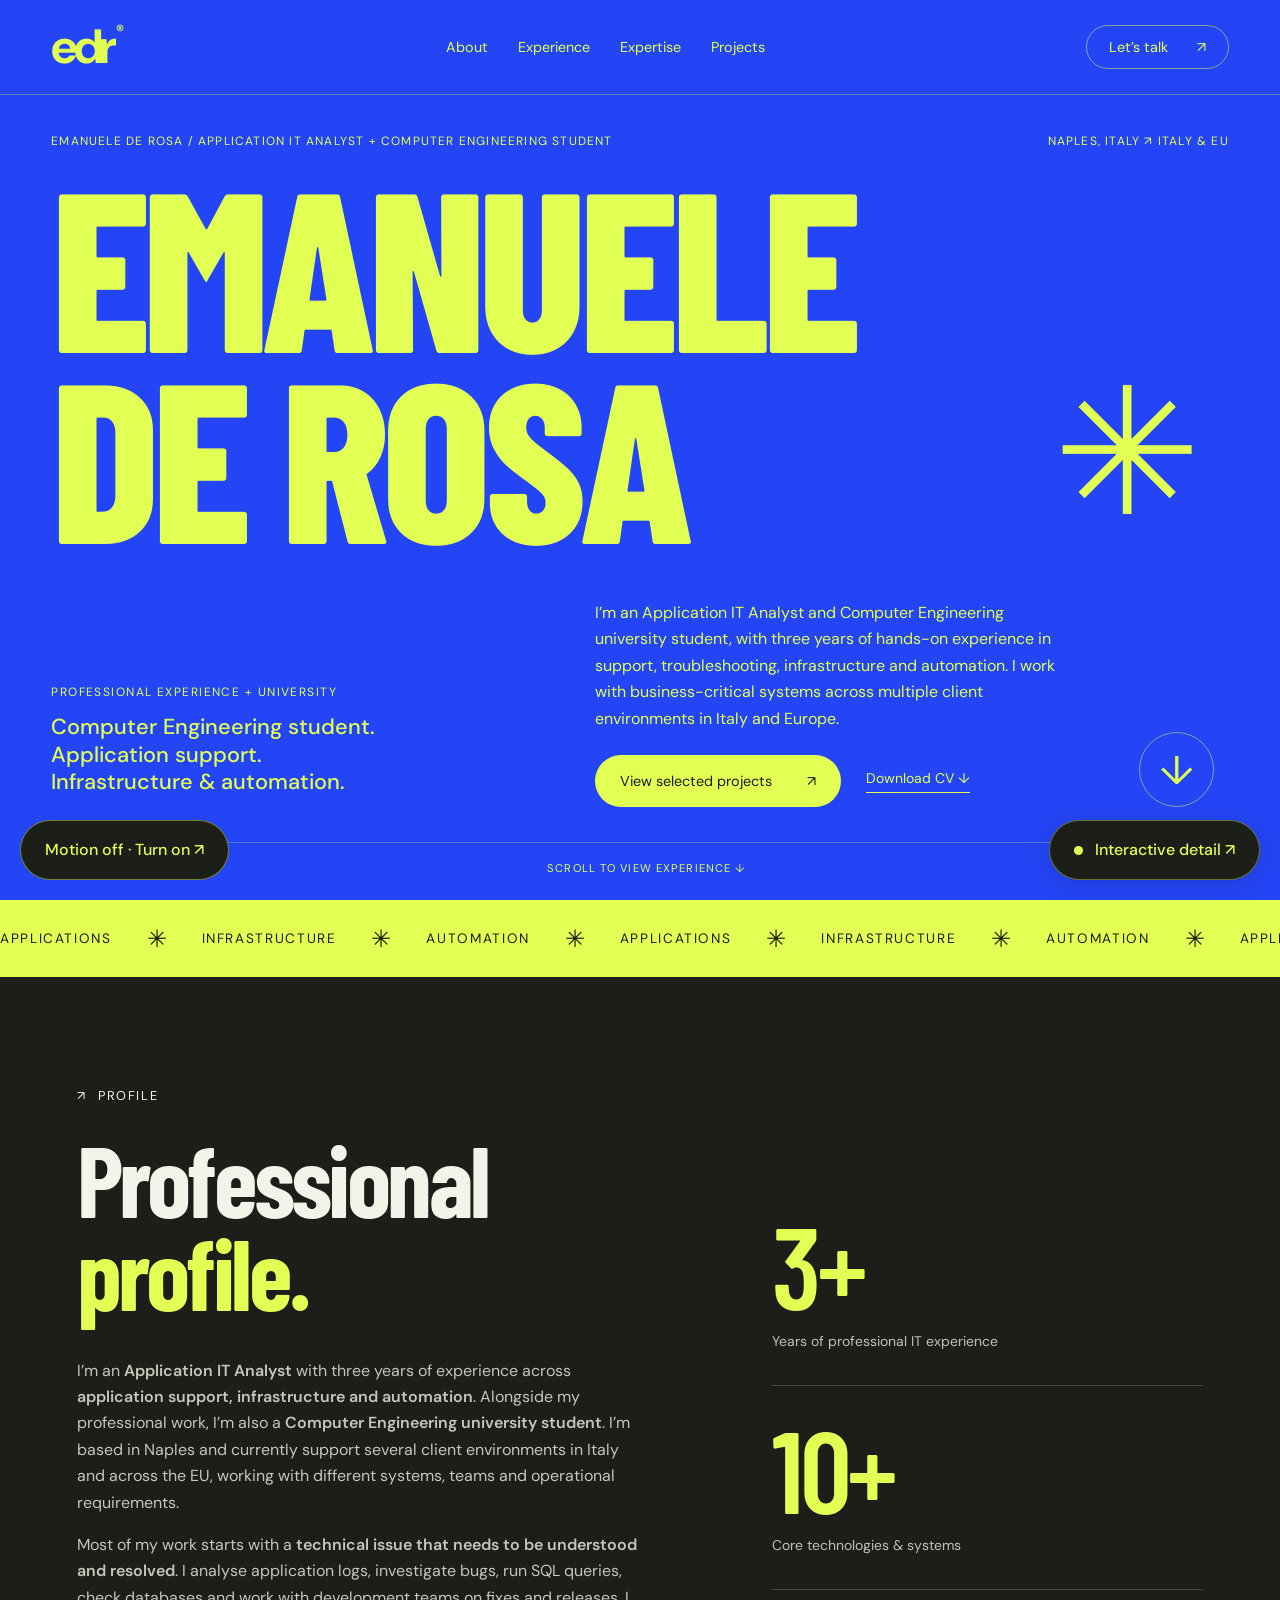
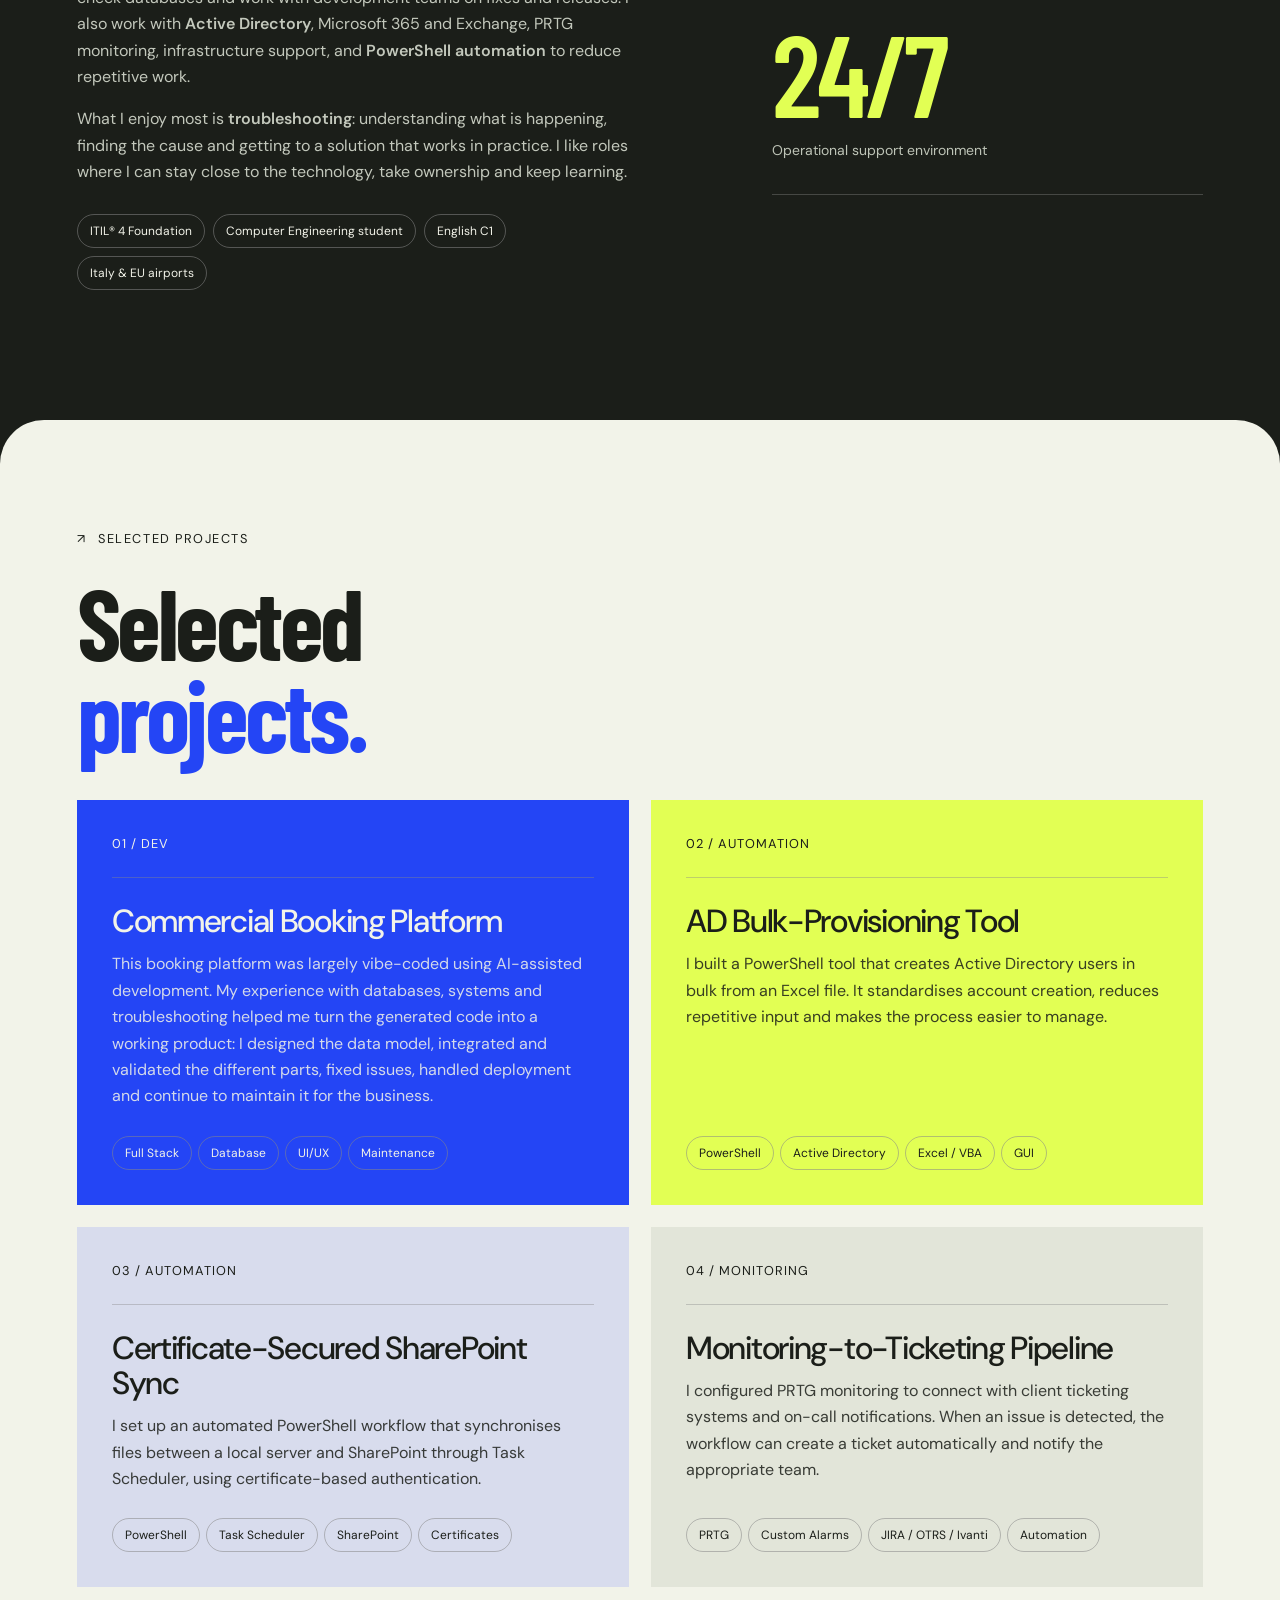
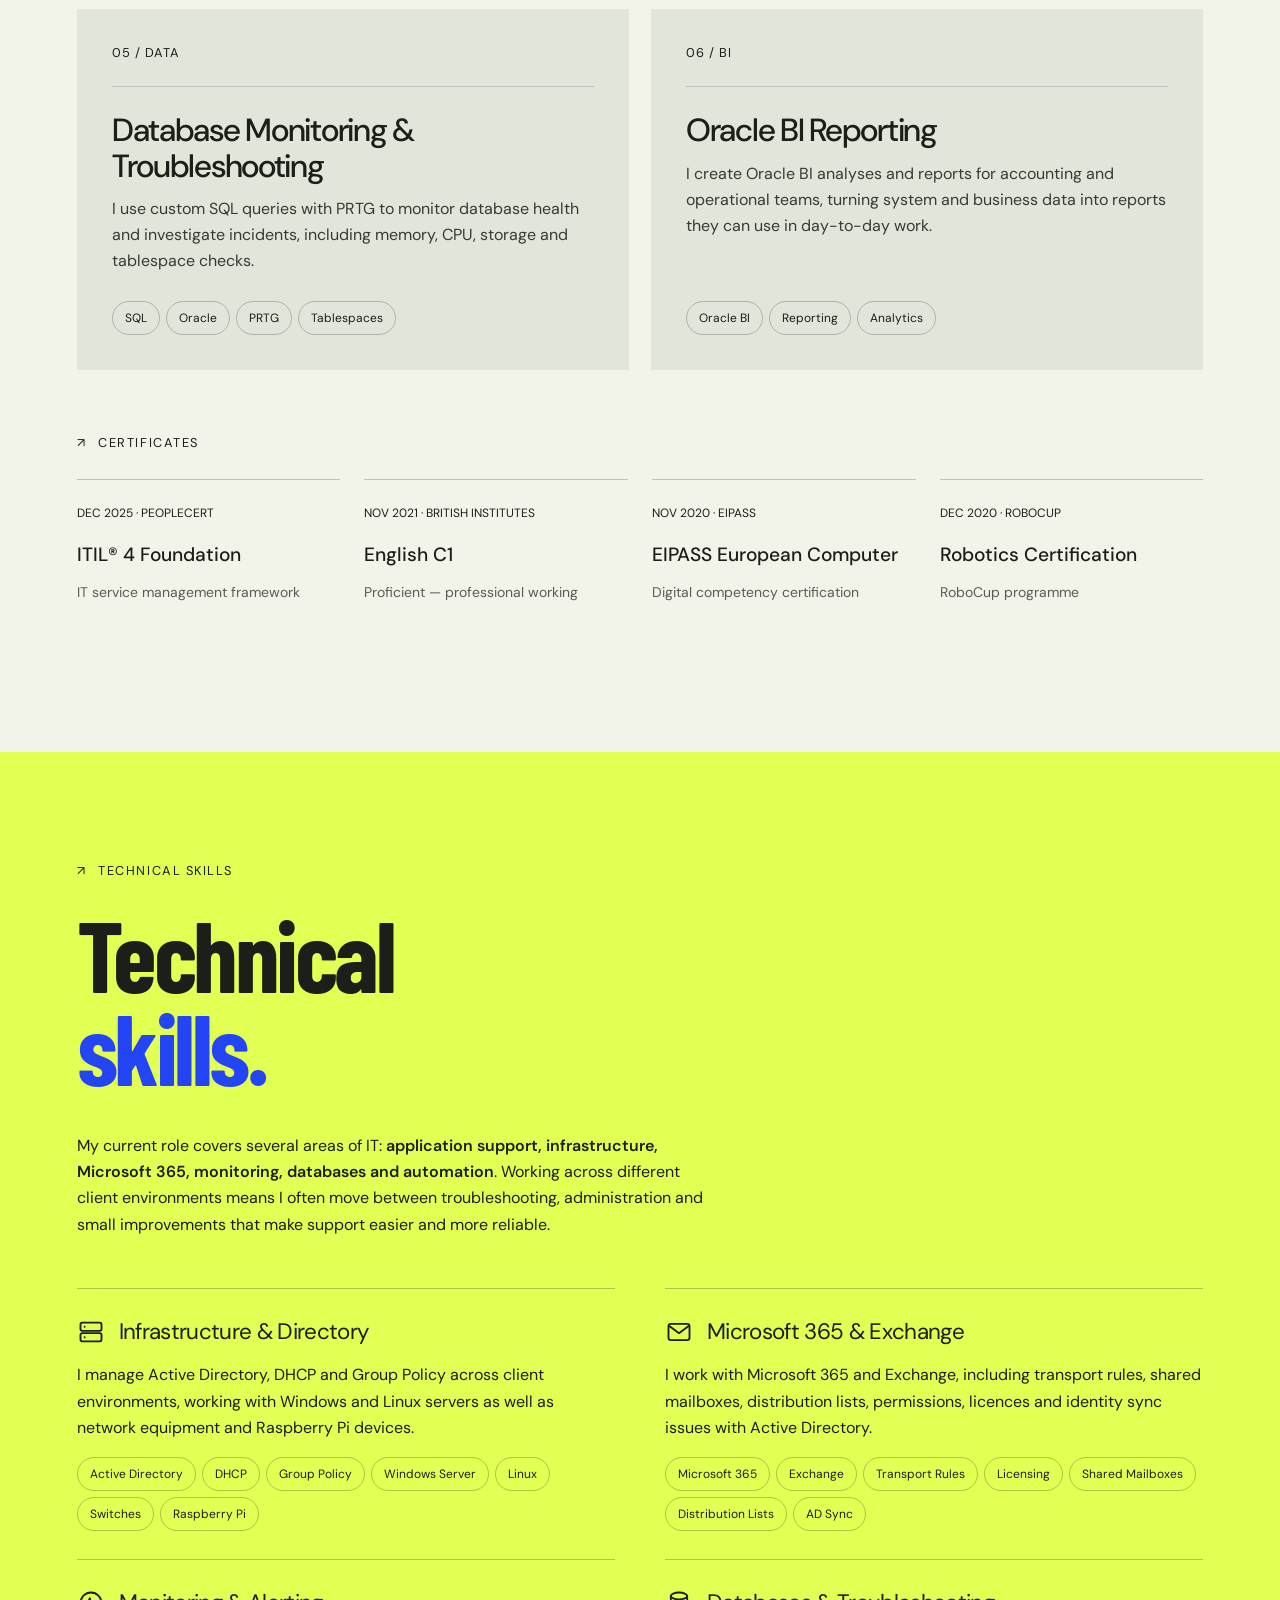
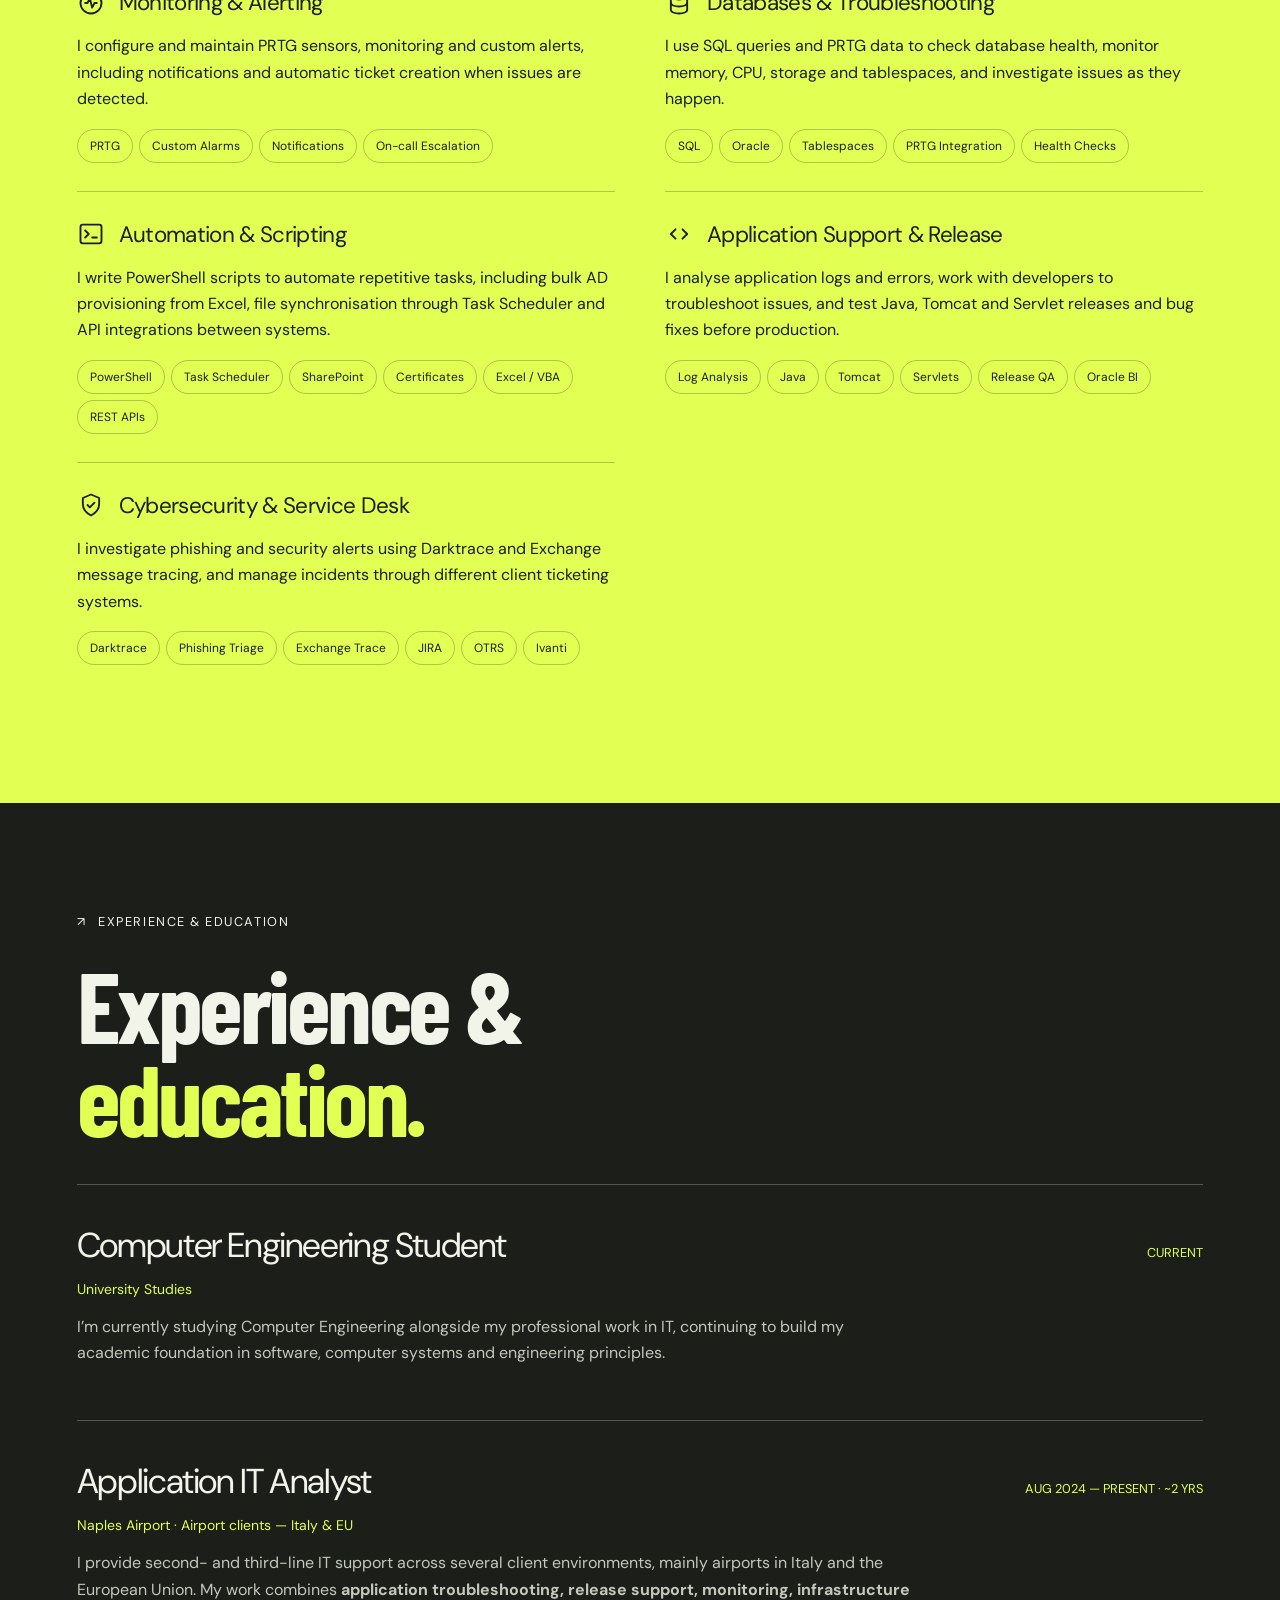
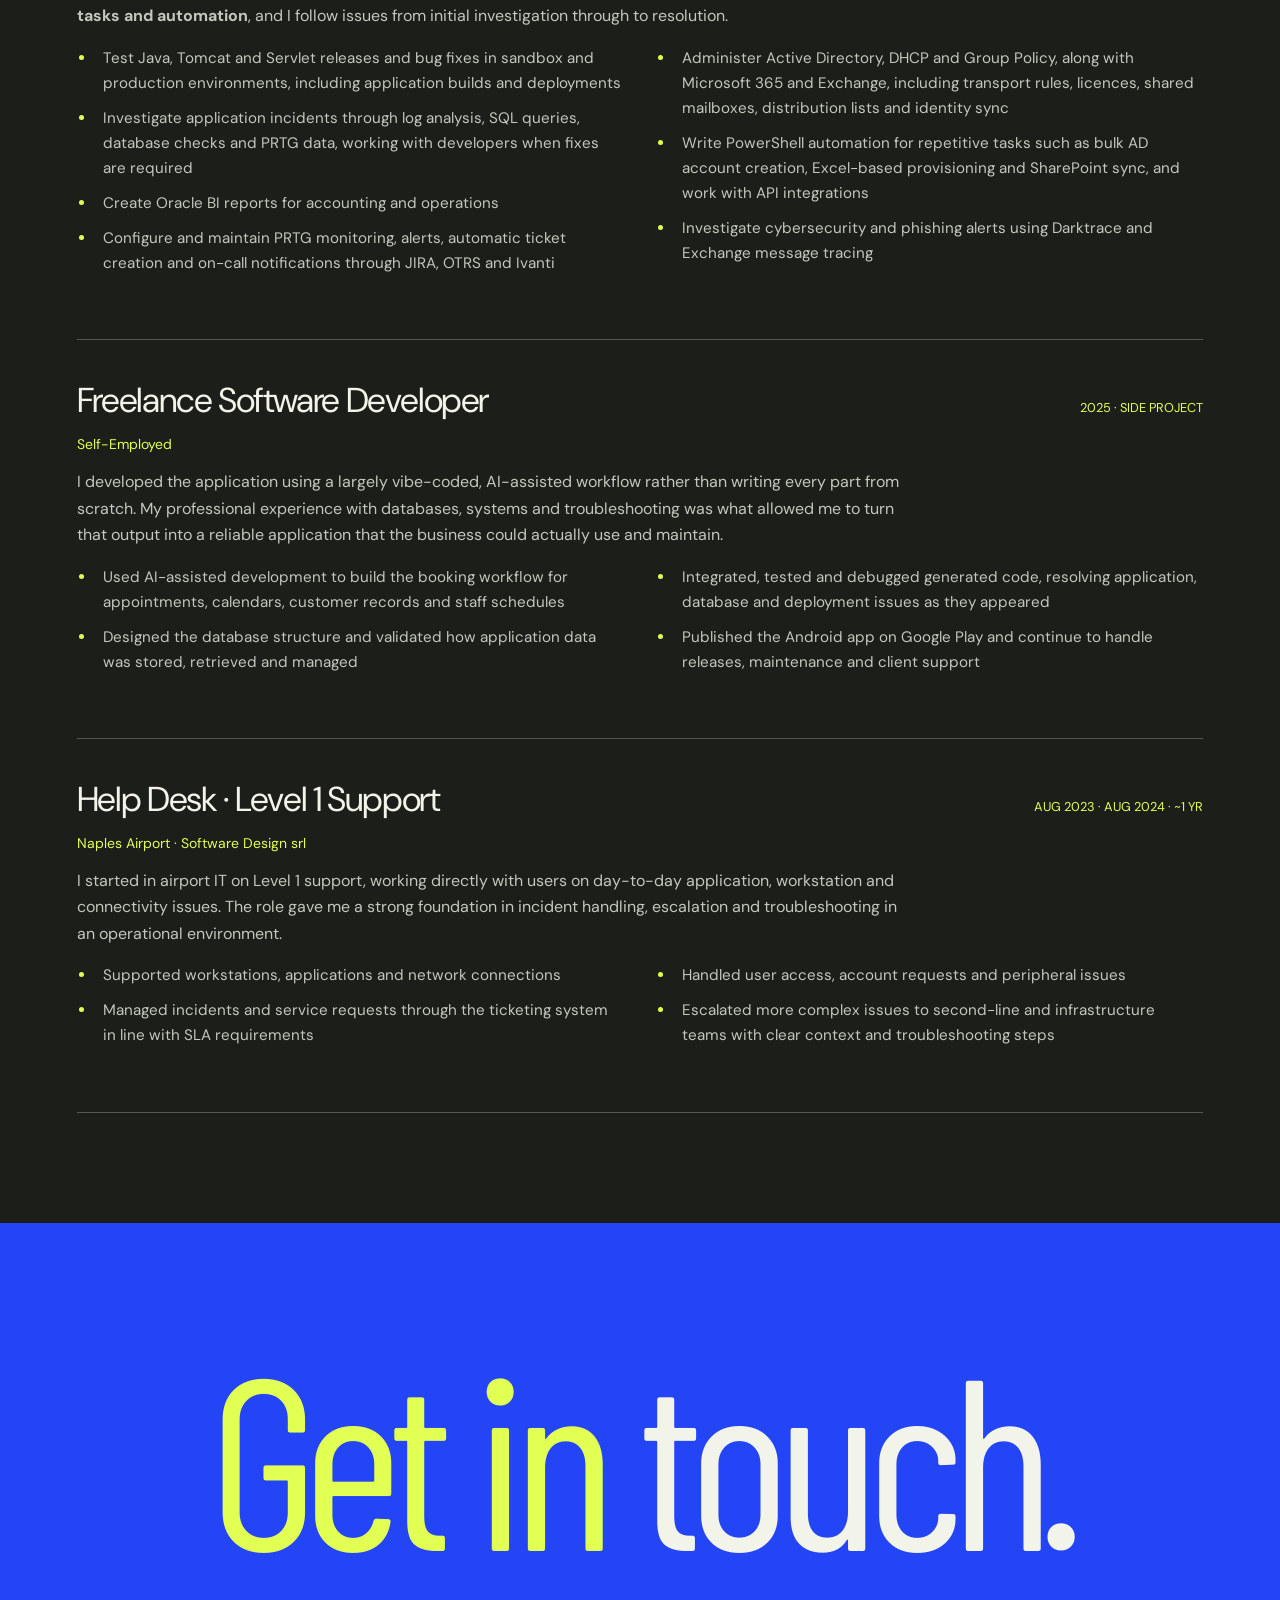
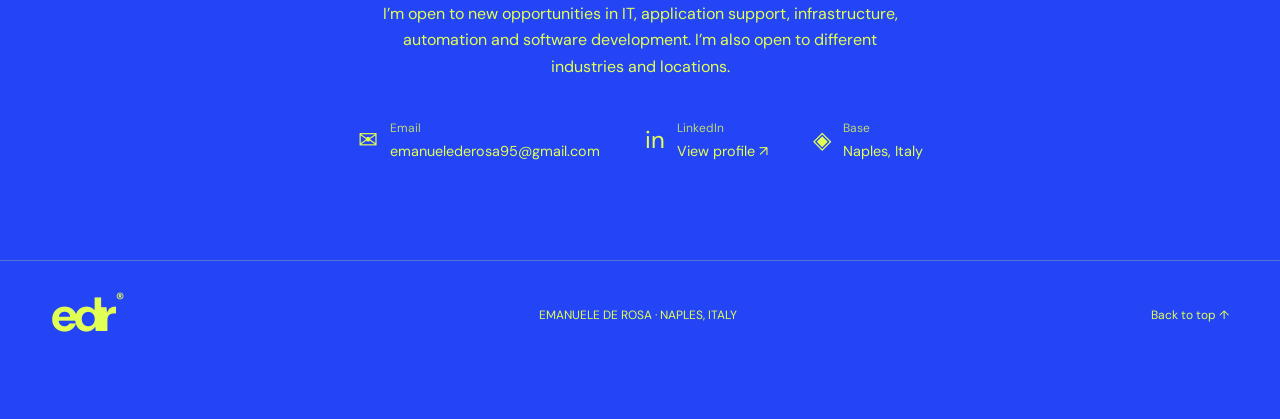
==== commit 61854e4e: "V2.5" ====
--- a/static-mode.html
+++ b/static-mode.html
@@ -1254,6 +1254,15 @@
 <div class="tl-item reveal">
 <div class="tl-node"></div>
 <div class="tl-card tilt">
+<div class="tl-head"><div class="tl-role">Computer Engineering Student</div><div class="tl-date">CURRENT</div></div>
+<div class="tl-org">University Studies</div>
+<p class="tl-desc">I’m currently studying Computer Engineering alongside my professional work in IT, continuing to build my academic foundation in software, computer systems and engineering principles.</p>
+</div>
+</div>
+
+<div class="tl-item reveal">
+<div class="tl-node"></div>
+<div class="tl-card tilt">
 <div class="tl-head"><div class="tl-role">Application IT Analyst</div><div class="tl-date">AUG 2024 — PRESENT · ~2 YRS</div></div>
 <div class="tl-org">Naples Airport · Airport clients — Italy &amp; EU</div>
 <p class="tl-desc">I provide second- and third-line IT support across several client environments, mainly airports in Italy and the European Union. My work combines <strong>application troubleshooting, release support, monitoring, infrastructure tasks and automation</strong>, and I follow issues from initial investigation through to resolution.</p>
@@ -1296,14 +1305,7 @@
 </ul>
 </div>
 </div>
-<div class="tl-item reveal">
-<div class="tl-node"></div>
-<div class="tl-card tilt">
-<div class="tl-head"><div class="tl-role">Computer Engineering Student</div><div class="tl-date">CURRENT</div></div>
-<div class="tl-org">University Studies</div>
-<p class="tl-desc">I’m currently studying Computer Engineering alongside my professional work in IT, continuing to build my academic foundation in software, computer systems and engineering principles.</p>
-</div>
-</div>
+
 </div>
 </section>
             <section id="contact">
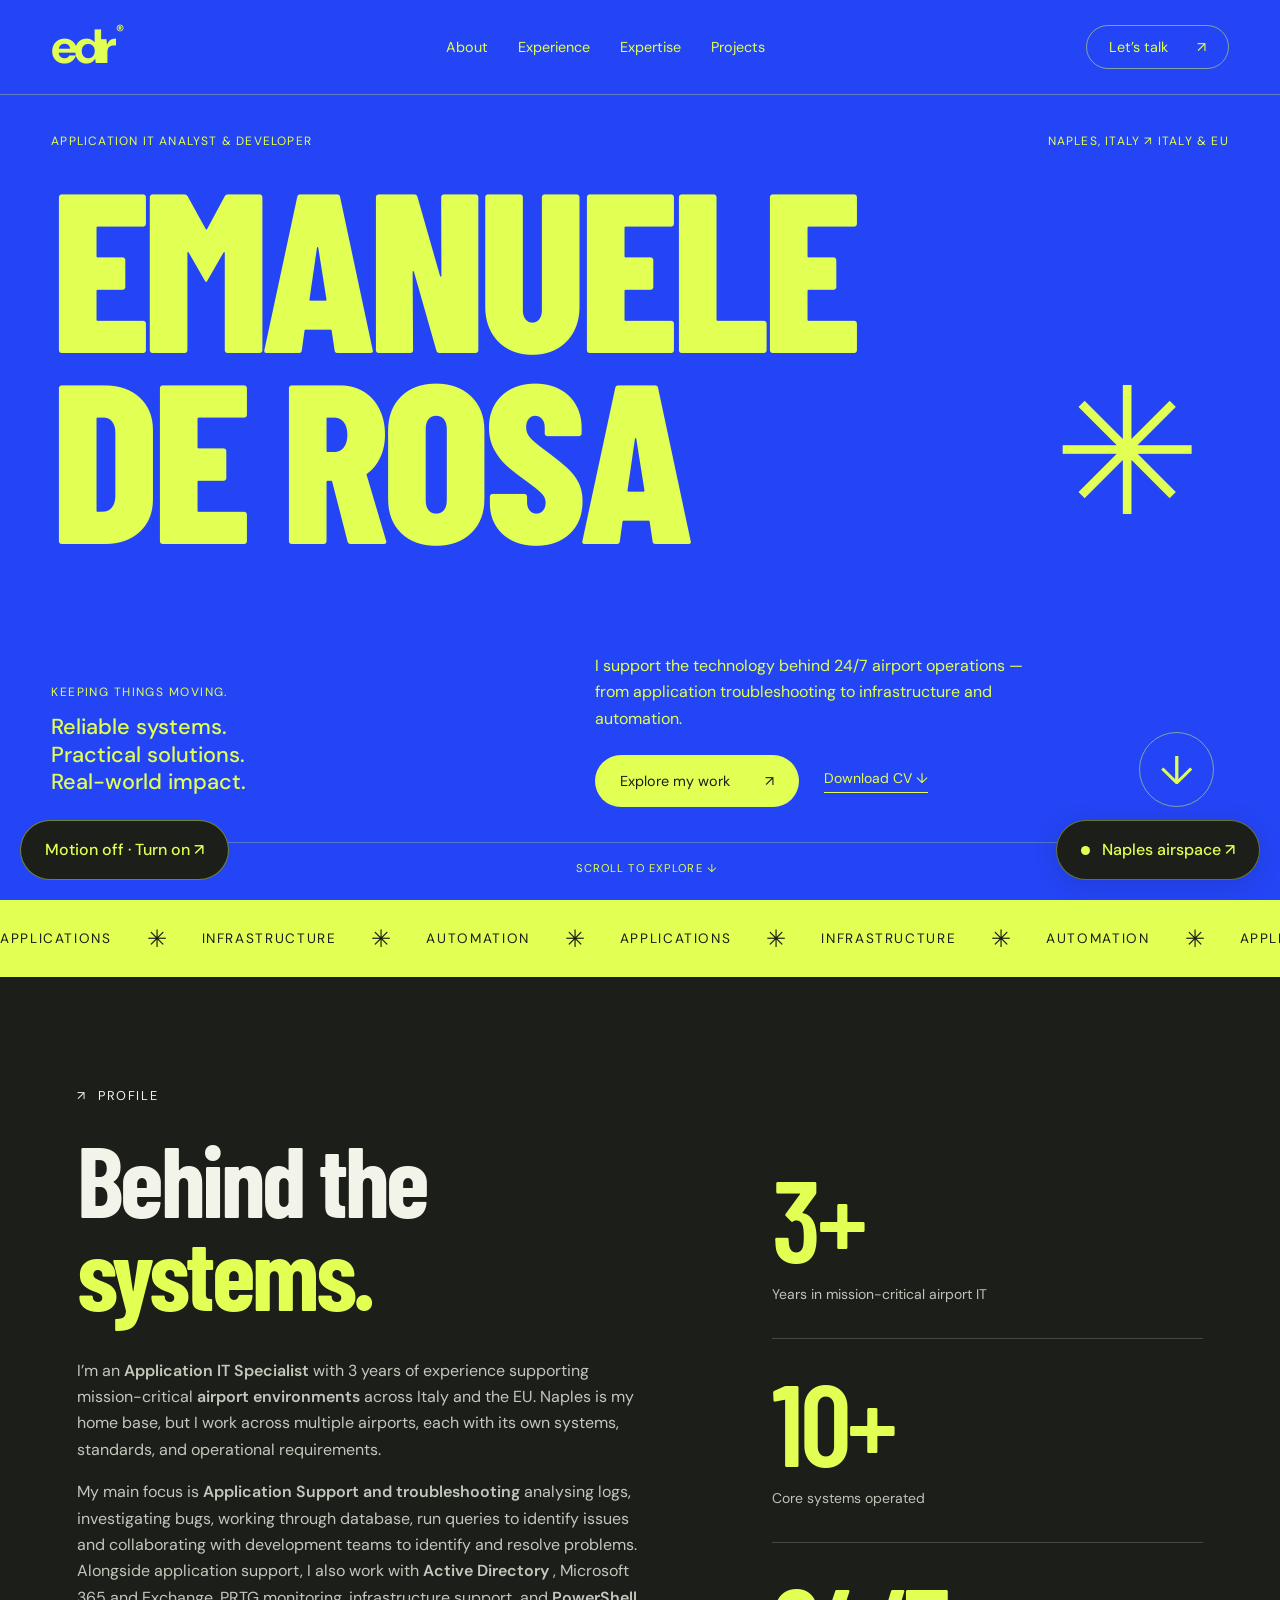
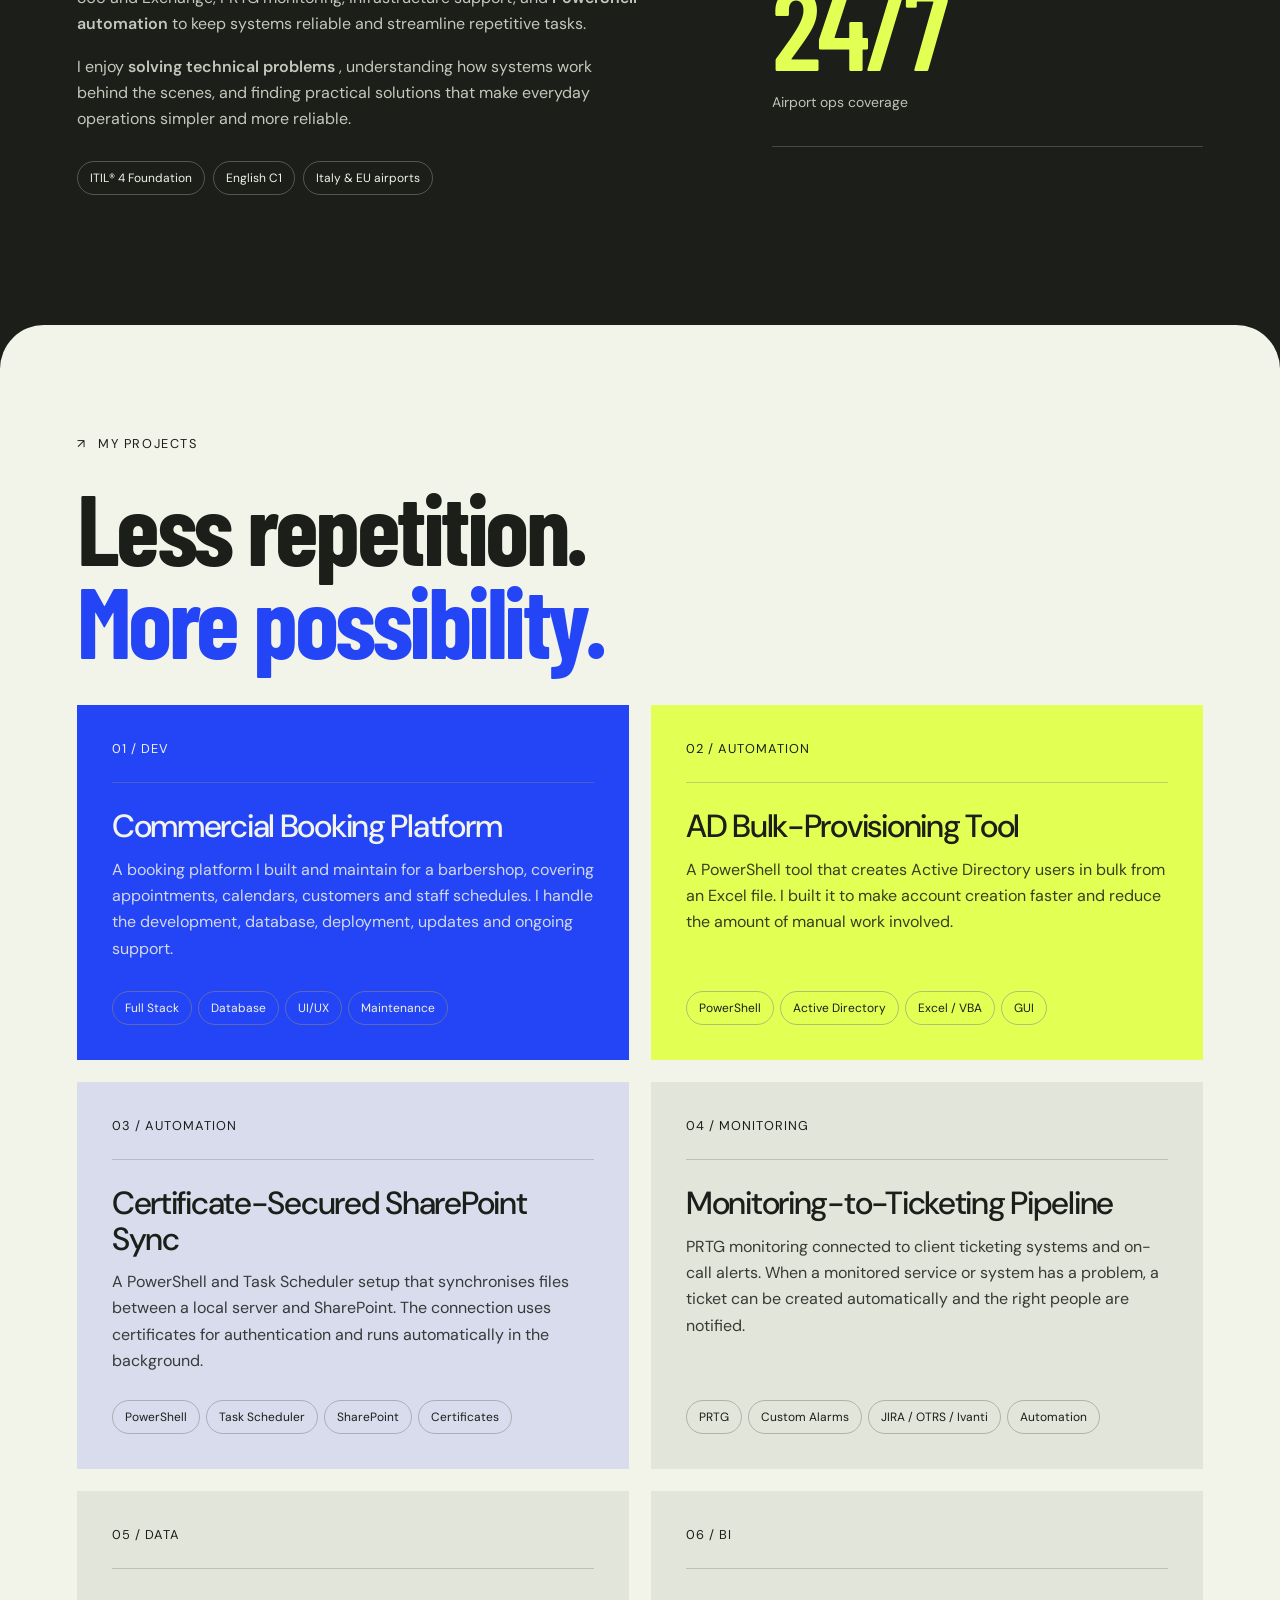
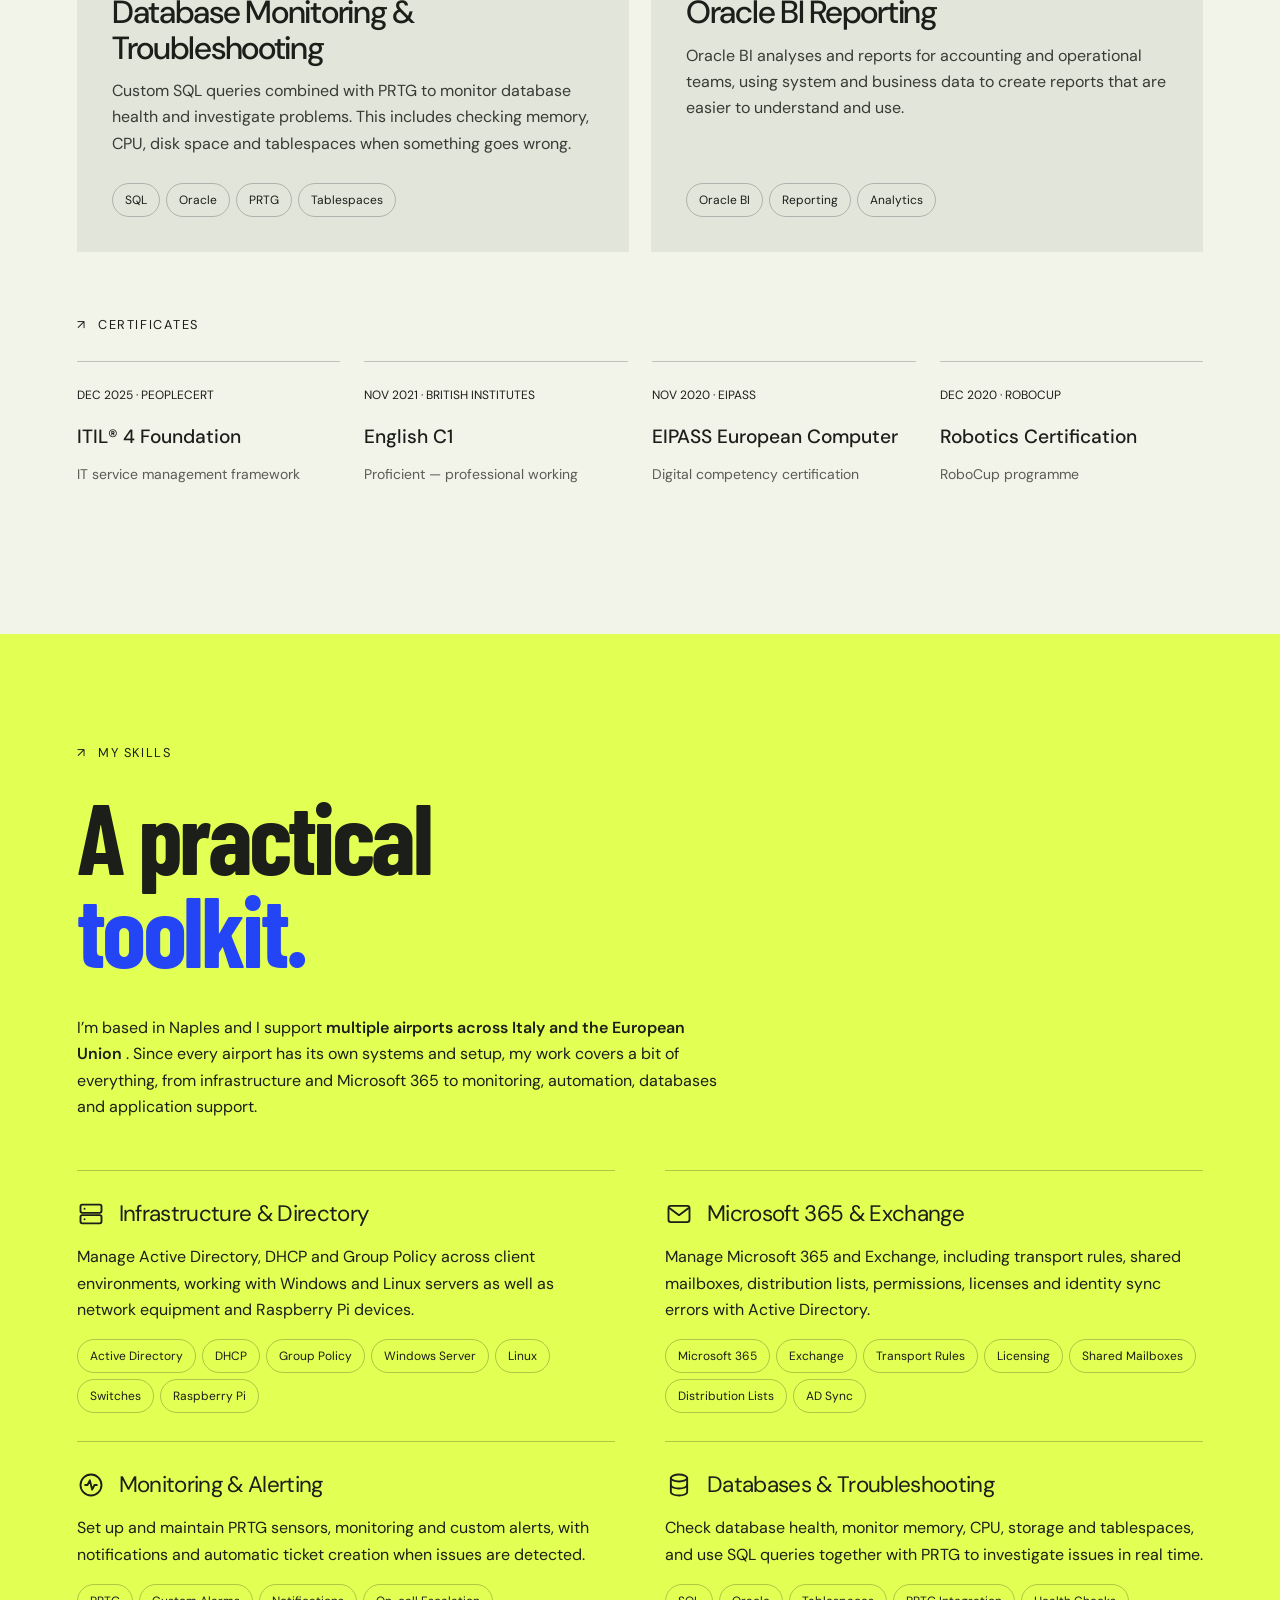
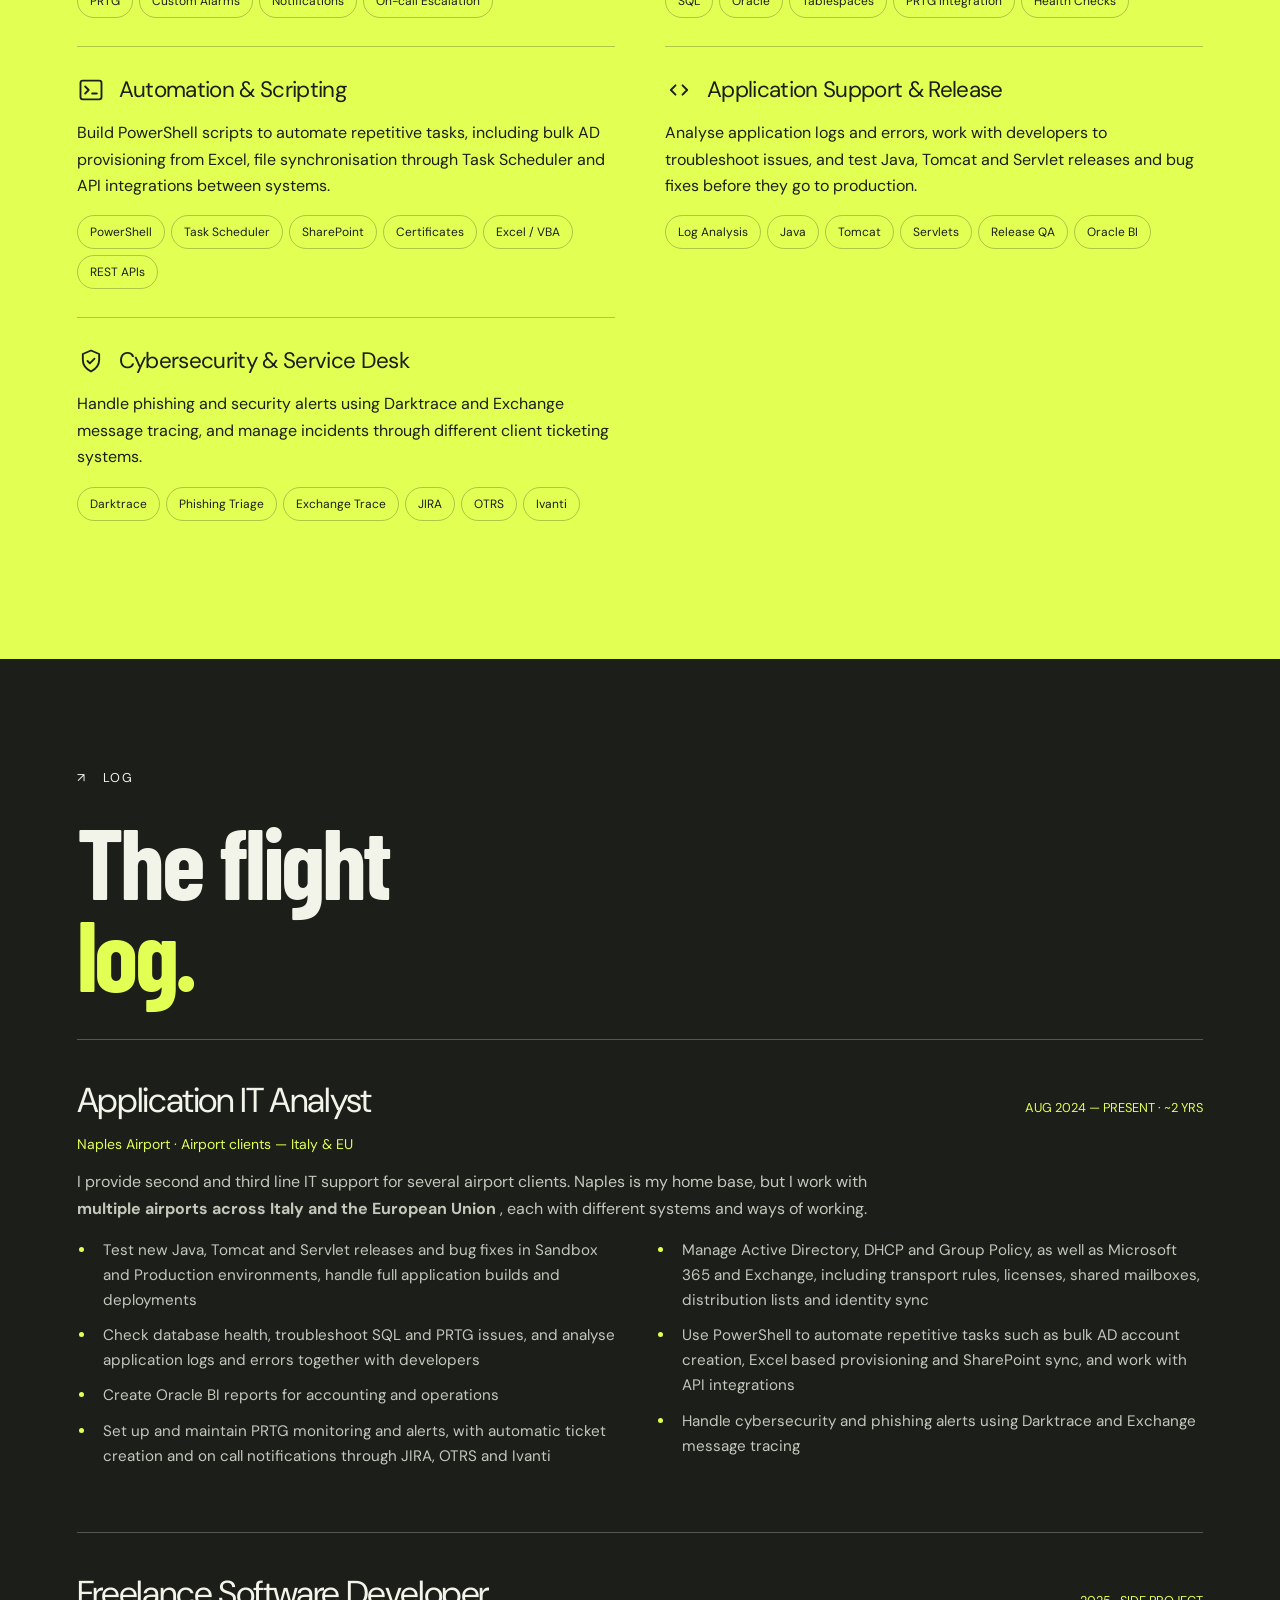
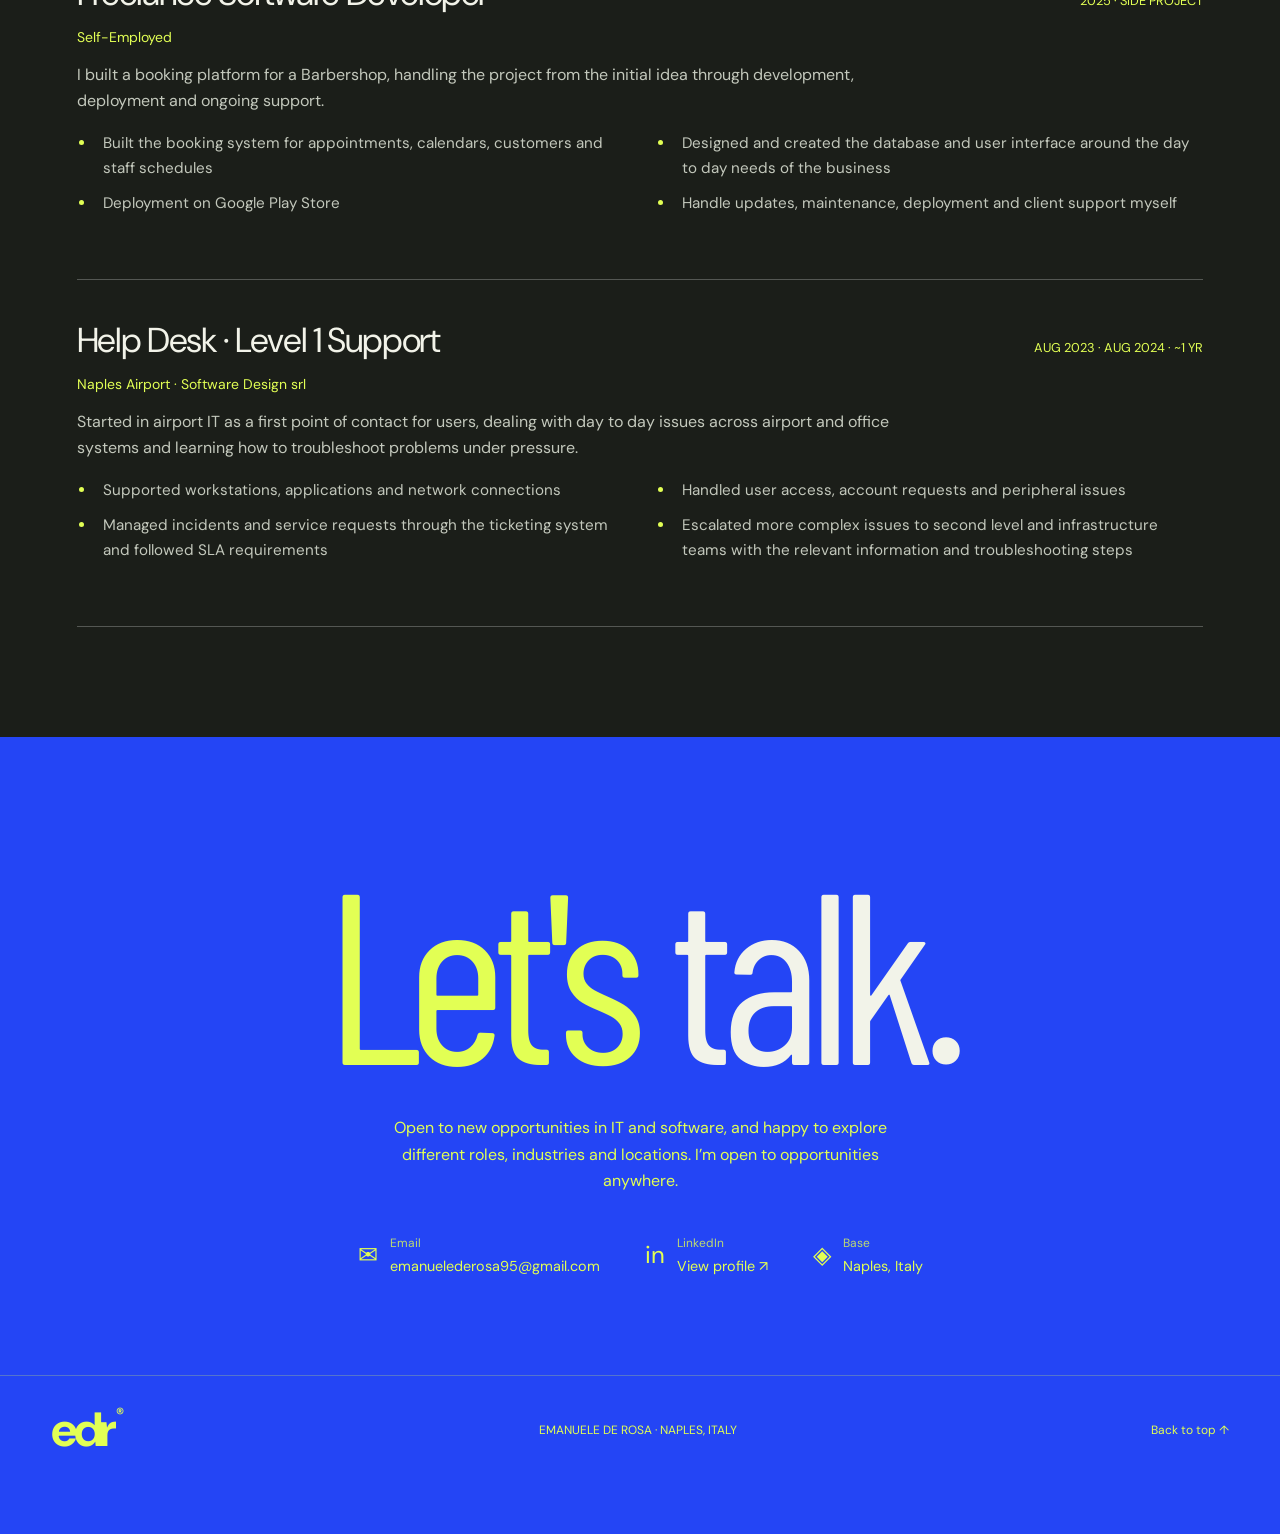
==== commit ffe0f1ae: "V3.0" ====
--- a/static-mode.html
+++ b/static-mode.html
@@ -1,1563 +1,1774 @@
-<!doctype html>
-<html lang="en">
-    <head>
-        <meta charset="utf-8">
-        <meta name="viewport" content="width=device-width,initial-scale=1">
-        <meta name="theme-color" content="#2445f5">
-        <title>Emanuele De Rosa — Application IT Analyst &amp; Computer Engineering Student</title>
-        <meta name="description" content="Application IT Analyst and Computer Engineering student based in Naples, with experience in application support, infrastructure, automation and software development.">
-        <style>
-            @import url('https://fonts.googleapis.com/css2?family=Barlow+Condensed:wght@600;700;800;900&family=DM+Sans:wght@400;500;600;700&display=swap'); :root {
-                --blue: #2445f5;
-                --lime: #e2ff54;
-                --ink: #1b1e19;
-                --paper: #f2f3e9;
-                --muted: #b7bdad;
-                --accent: var(--lime);
-                font-family: 'DM Sans',Arial,sans-serif;
-                color: var(--ink);
-                background: var(--ink);
-                font-synthesis: none
-            }
-
-            * {
-                box-sizing: border-box
-            }
-
-            body {
-                margin: 0
-            }
-
-            html {
-                scroll-behavior: smooth;
-                scroll-padding-top: 100px
-            }
-
-            a {
-                color: inherit;
-                text-decoration: none
-            }
-
-            button {
-                font: inherit;
-                cursor: pointer
-            }
-
-            button,a {
-                -webkit-tap-highlight-color: transparent
-            }
-
-            button:focus-visible,a:focus-visible,summary:focus-visible {
-                outline: 3px solid currentColor;
-                outline-offset: 6px
-            }
-
-            ::selection {
-                background: var(--lime);
-                color: var(--blue)
-            }
-
-            p {
-                line-height: 1.65;
-                font-size: 1rem
-            }
-
-            header {
-                position: absolute;
-                top: 0;
-                left: 0;
-                right: 0;
-                z-index: 20;
-                display: flex;
-                align-items: center;
-                justify-content: space-between;
-                padding: 23px 4%;
-                color: var(--lime);
-                border-bottom: 1px solid #e2ff5450
-            }
-
-            .brand {
-                font-size: 3rem;
-                font-weight: 700;
-                letter-spacing: -.09em;
-                line-height: 1
-            }
-
-            .brand span {
-                font-size: 1rem;
-                vertical-align: top;
-                letter-spacing: 0;
-                margin-left: 5px
-            }
-
-            nav {
-                display: flex;
-                gap: 30px;
-                font-size: .9rem
-            }
-
-            nav a {
-                position: relative;
-                padding: 8px 0
-            }
-
-            nav a:after {
-                content: '';
-                height: 1px;
-                background: currentColor;
-                position: absolute;
-                bottom: 0;
-                left: 0;
-                width: 100%;
-                transform: scaleX(0);
-                transform-origin: left;
-                transition: transform .3s
-            }
-
-            nav a:hover:after {
-                transform: scaleX(1)
-            }
-
-            .nav-end {
-                display: flex;
-                gap: 20px;
-                align-items: center
-            }
-
-            .contact-link {
-                border: 1px solid #e2ff5480;
-                border-radius: 99px;
-                padding: 12px 22px;
-                font-size: .9rem
-            }
-
-            .contact-link span {
-                margin-left: 25px
-            }
-
-            #menu {
-                display: none
-            }
-
-            .skip {
-                position: fixed;
-                top: -100px;
-                left: 20px;
-                z-index: 99;
-                padding: 15px;
-                background: var(--lime)
-            }
-
-            .skip:focus {
-                top: 10px
-            }
-
-            .progress {
-                position: fixed;
-                top: 0;
-                left: 0;
-                height: 4px;
-                z-index: 100;
-                width: 0;
-                background: var(--lime)
-            }
-
-            section {
-                padding: 110px 6%;
-                position: relative;
-                overflow: hidden
-            }
-
-            #hero {
-                padding: 133px 4% 25px;
-                background: var(--blue);
-                color: var(--lime);
-                min-height: 100svh;
-                display: flex;
-                flex-direction: column
-            }
-
-            .hero-top,.hero-foot {
-                display: flex;
-                justify-content: space-between;
-                gap: 20px;
-                font-size: .75rem;
-                letter-spacing: .1em
-            }
-
-            .hero-top {
-                margin-bottom: 25px
-            }
-
-            h1 {
-                font-family: 'Barlow Condensed','Arial Narrow',Impact,sans-serif;
-                font-size: clamp(5rem,17.7vw,20rem);
-                font-weight: 800;
-                letter-spacing: -.035em;
-                line-height: .78;
-                margin: 0 0 35px
-            }
-
-            h1>span {
-                display: block;
-                animation: arrive 1s cubic-bezier(.16,1,.3,1) both
-            }
-
-            h1 .surname {
-                margin-top: 14px;
-                animation-delay: .13s;
-                display: flex;
-                justify-content: space-between;
-                align-items: center
-            }
-
-            .name-star {
-                font-family: Arial,sans-serif;
-                font-weight: 400;
-                font-size: .78em;
-                line-height: .8;
-                animation: rotate 32s linear infinite;
-                display: inline-block;
-                margin-right: 3%
-            }
-
-            .hero-bottom {
-                display: grid;
-                grid-template-columns: 1fr 1fr 90px;
-                gap: 7%;
-                align-items: end;
-                margin-top: auto
-            }
-
-            .small-label {
-                font-size: .75rem;
-                letter-spacing: .12em
-            }
-
-            .hero-note p {
-                font-size: clamp(1.1rem,1.7vw,1.6rem);
-                line-height: 1.25;
-                font-weight: 500;
-                margin: 12px 0
-            }
-
-            .hero-copy>p {
-                margin: 0 0 23px;
-                max-width: 490px;
-                font-size: 1rem
-            }
-
-            .hero-actions {
-                display: flex;
-                align-items: center;
-                gap: 25px;
-                flex-wrap: wrap
-            }
-
-            .pill {
-                display: inline-flex;
-                gap: 35px;
-                align-items: center;
-                justify-content: space-between;
-                border: 1px solid transparent;
-                border-radius: 99px;
-                padding: 16px 24px;
-                background: var(--lime);
-                color: var(--ink);
-                font-size: .9rem;
-                transition: transform .3s,background .3s
-            }
-
-            .pill:hover {
-                transform: translateY(-4px);
-                background: white
-            }
-
-            .cv {
-                font-size: .875rem;
-                border-bottom: 1px solid currentColor;
-                padding-bottom: 5px
-            }
-
-            .scroll-round {
-                width: 75px;
-                height: 75px;
-                border: 1px solid #e2ff5480;
-                border-radius: 50%;
-                display: grid;
-                place-items: center;
-                font-size: 2.5rem;
-                transition: background .3s,color .3s
-            }
-
-            .scroll-round:hover {
-                background: var(--lime);
-                color: var(--blue)
-            }
-
-            .hero-foot {
-                border-top: 1px solid #e2ff5440;
-                margin-top: 35px;
-                padding-top: 18px;
-                font-size: .7rem
-            }
-
-            .ticker {
-                overflow: hidden;
-                padding: 23px 0;
-                background: var(--lime);
-                font-size: 1.5rem;
-                color: var(--ink)
-            }
-
-            .ticker>div {
-                display: flex;
-                gap: 35px;
-                width: max-content;
-                white-space: nowrap;
-                animation: marquee 38s linear infinite
-            }
-
-            .ticker span {
-                font-size: .85rem;
-                letter-spacing: .12em;
-                align-self: center
-            }
-
-            .sec-tag {
-                display: block;
-                font-size: .8rem;
-                letter-spacing: .12em;
-                text-transform: uppercase;
-                margin-bottom: 28px
-            }
-
-            .sec-tag:before {
-                content: '↗';
-                margin-right: 12px
-            }
-
-            .sec-title {
-                font-family: 'Barlow Condensed',Impact,sans-serif;
-                font-size: clamp(3.8rem,7.8vw,8.5rem);
-                line-height: .93;
-                letter-spacing: -.035em;
-                font-weight: 700;
-                margin: 0 0 40px
-            }
-
-            .accent {
-                color: var(--accent)
-            }
-
-            #about {
-                background: var(--ink);
-                color: var(--paper);
-                padding-bottom: 130px
-            }
-
-            .about-grid {
-                display: grid;
-                grid-template-columns: 1.3fr 1fr;
-                gap: 12%
-            }
-
-            .about-body p {
-                max-width: 650px;
-                color: #c3c8bc
-            }
-
-            .about-body p strong,.hl {
-                color: inherit;
-                font-weight: 600
-            }
-
-            .stat-panel {
-                display: flex;
-                flex-direction: column;
-                justify-content: center
-            }
-
-            .stat {
-                padding: 25px 0;
-                border-bottom: 1px solid #ffffff30
-            }
-
-            .stat .num {
-                font-family: 'Barlow Condensed',Impact,sans-serif;
-                font-size: clamp(5.5rem,9vw,10rem);
-                line-height: 1;
-                color: var(--lime);
-                font-weight: 600;
-                letter-spacing: -.04em
-            }
-
-            .stat .lab {
-                font-size: .875rem;
-                color: #bec4b7;
-                margin: 10px 0
-            }
-
-            .chips {
-                display: flex;
-                gap: 8px;
-                flex-wrap: wrap;
-                margin-top: 28px
-            }
-
-            .chip,.cap-tags span,.ptags span {
-                font-size: .75rem;
-                border: 1px solid #8888;
-                border-radius: 99px;
-                padding: 8px 12px;
-                display: inline-block
-            }
-
-            .chips .chip:first-child {
-                display: none
-            }
-
-            #projects {
-                background: var(--paper);
-                --accent: var(--blue);
-                border-radius: 44px 44px 0 0
-            }
-
-            .proj-grid {
-                display: grid;
-                grid-template-columns: repeat(2,1fr);
-                gap: 22px;
-                counter-reset: project
-            }
-
-            .proj {
-                padding: 35px;
-                background: #e2e5d9;
-                min-height: 355px;
-                display: flex;
-                flex-direction: column;
-                transition: transform .45s,box-shadow .45s;
-                position: relative
-            }
-
-            .proj:first-child {
-                background: var(--blue);
-                color: var(--paper)
-            }
-
-            .proj:nth-child(2) {
-                background: var(--lime)
-            }
-
-            .proj:nth-child(3) {
-                background: #d8dced
-            }
-
-            .proj:hover {
-                transform: translateY(-7px);
-                box-shadow: 0 20px 30px #0001
-            }
-
-            .idx {
-                font-size: .8rem;
-                letter-spacing: .08em;
-                padding-bottom: 25px;
-                border-bottom: 1px solid #8886
-            }
-
-            .ptitle {
-                font-size: clamp(1.6rem,2.5vw,2.5rem);
-                font-weight: 500;
-                line-height: 1.1;
-                letter-spacing: -.04em;
-                margin: 26px 0 12px;
-                max-width: 450px
-            }
-
-            .pdesc {
-                max-width: 490px;
-                color: inherit;
-                opacity: .85;
-                margin-top: 0
-            }
-
-            .ptags {
-                display: flex;
-                gap: 6px;
-                flex-wrap: wrap;
-                margin-top: auto;
-                padding-top: 10px
-            }
-
-            .cert-grid {
-                display: grid;
-                grid-template-columns: repeat(4,1fr);
-                gap: 24px
-            }
-
-            .cert {
-                padding: 24px 0;
-                border-top: 1px solid #8887
-            }
-
-            .cbadge {
-                font-size: .75rem;
-                line-height: 1.5
-            }
-
-            .cert h5 {
-                font-size: 1.2rem;
-                font-weight: 500;
-                margin: 20px 0 8px
-            }
-
-            .cert p {
-                font-size: .875rem;
-                opacity: .7
-            }
-
-            .sys-intro {
-                max-width: 640px;
-                margin-bottom: 50px
-            }
-
-            #skills {
-                background: var(--lime);
-                --accent: var(--blue)
-            }
-
-            .cap-grid {
-                display: grid;
-                grid-template-columns: 1fr 1fr;
-                gap: 0 50px
-            }
-
-            .cap {
-                border-top: 1px solid #1b1e1940;
-                padding: 28px 0;
-                transition: padding .3s
-            }
-
-            .cap:hover {
-                padding-left: 10px
-            }
-
-            .cap-h {
-                display: flex;
-                gap: 14px;
-                align-items: center
-            }
-
-            .cap-ico svg {
-                width: 28px;
-                height: 28px;
-                display: block
-            }
-
-            .cap-t {
-                font-size: 1.4rem;
-                letter-spacing: -.03em
-            }
-
-            .cap p {
-                max-width: 580px
-            }
-
-            .cap-tags {
-                display: flex;
-                gap: 6px;
-                flex-wrap: wrap
-            }
-
-            .cap-tags span {
-                border-color: #1b1e1940
-            }
-
-            #experience {
-                background: var(--ink);
-                color: var(--paper)
-            }
-
-            .timeline {
-                border-top: 1px solid #ffffff40
-            }
-
-            .tl-item {
-                border-bottom: 1px solid #ffffff40;
-                padding: 38px 0
-            }
-
-            .tl-head {
-                display: flex;
-                justify-content: space-between;
-                gap: 20px;
-                align-items: baseline
-            }
-
-            .tl-role {
-                font-size: clamp(1.5rem,2.7vw,2.8rem);
-                letter-spacing: -.04em
-            }
-
-            .tl-date {
-                font-size: .8rem;
-                color: var(--lime)
-            }
-
-            .tl-org {
-                margin-top: 12px;
-                color: var(--lime);
-                font-size: .875rem
-            }
-
-            .tl-desc {
-                max-width: 840px;
-                color: #c3c8bc
-            }
-
-            .tl-points {
-                columns: 2;
-                column-gap: 50px;
-                padding-left: 19px;
-                color: #c3c8bc;
-                font-size: .95rem;
-                line-height: 1.65
-            }
-
-            .tl-points li {
-                padding: 0 0 10px 7px;
-                break-inside: avoid
-            }
-
-            .tl-points li::marker {
-                color: var(--lime)
-            }
-
-            #contact {
-                background: var(--blue);
-                color: var(--lime);
-                text-align: center;
-                padding-bottom: 100px
-            }
-
-            .contact-big {
-                font-family: 'Barlow Condensed',Impact,sans-serif;
-                font-size: clamp(6rem,19vw,22rem);
-                letter-spacing: -.055em;
-                line-height: 1;
-                margin-bottom: 25px
-            }
-
-            .contact-big a {
-                display: inline-block;
-                transition: transform .4s;
-                color: var(--paper)
-            }
-
-            .contact-big a:hover {
-                transform: rotate(-6deg)
-            }
-
-            #contact>p {
-                color: var(--lime)!important
-            }
-
-            .contact-cards {
-                display: flex;
-                justify-content: center;
-                gap: 45px;
-                flex-wrap: wrap;
-                margin-top: 40px
-            }
-
-            .ccard {
-                display: flex;
-                gap: 12px;
-                text-align: left;
-                align-items: center
-            }
-
-            .ccard .ico {
-                font-size: 1.5rem
-            }
-
-            .ccard .k {
-                font-size: .75rem;
-                margin-bottom: 6px;
-                opacity: .8
-            }
-
-            .ccard .v {
-                font-size: .9rem
-            }
-
-            .ccard[href]:hover .v {
-                text-decoration: underline
-            }
-
-            footer {
-                background: var(--blue);
-                color: var(--lime);
-                border-top: 1px solid #e2ff5440;
-                padding: 30px 4% 80px;
-                display: flex;
-                gap: 25px;
-                justify-content: space-between;
-                align-items: center
-            }
-
-            footer>span,footer>a:last-child {
-                font-size: .75rem
-            }
-
-            .radar-launch {
-                position: fixed;
-                right: 20px;
-                bottom: 20px;
-                z-index: 25;
-                border: 1px solid #e2ff5460;
-                background: var(--ink);
-                color: var(--lime);
-                padding: 13px 20px;
-                border-radius: 99px;
-                font-size: .8rem;
-                box-shadow: 0 4px 25px #0002
-            }
-
-            .radar-launch i {
-                display: inline-block;
-                width: 7px;
-                height: 7px;
-                background: var(--lime);
-                border-radius: 50%;
-                margin-right: 8px
-            }
-
-            dialog {
-                background: var(--ink);
-                color: var(--paper);
-                border: 1px solid #e2ff5470;
-                border-radius: 22px;
-                padding: 30px;
-                width: min(420px,calc(100% - 30px));
-                max-height: 90svh;
-                overflow: auto;
-                text-align: center
-            }
-
-            dialog::backdrop {
-                background: #101410b0;
-                backdrop-filter: blur(9px)
-            }
-
-            dialog h2 {
-                font-size: 2rem;
-                margin-bottom: 5px
-            }
-
-            dialog canvas {
-                width: 100%;
-                max-width: 320px
-            }
-
-            dialog .as-close {
-                position: absolute;
-                right: 16px;
-                top: 10px;
-                border: 0;
-                background: none;
-                color: var(--lime);
-                font-size: 2rem
-            }
-
-            .as-sub {
-                font-size: .8rem;
-                color: var(--muted)
-            }
-
-            .motion .reveal {
-                opacity: 0;
-                transform: translateY(35px);
-                transition: opacity .8s,transform .9s cubic-bezier(.16,1,.3,1)
-            }
-
-            .motion .reveal.in {
-                opacity: 1;
-                transform: none
-            }
-
-            @keyframes arrive {
-                from {
-                    transform: translateY(50px) rotate(2deg);
-                    opacity: 0
-                }
-
-                to {
-                    transform: none;
-                    opacity: 1
-                }
-            }
-
-            @keyframes rotate {
-                to {
-                    transform: rotate(360deg)
-                }
-            }
-
-            @keyframes marquee {
-                to {
-                    transform: translateX(-50%)
-                }
-            }
-
-            @media(min-width: 1500px) {
-                #hero {
-                    max-height:1200px
-                }
-            }
-
-            @media(max-width: 900px) {
-                header {
-                    padding:22px 5%
-                }
-
-                nav {
-                    gap: 18px
-                }
-
-                .hero-bottom {
-                    gap: 4%;
-                    grid-template-columns: 1fr 1.3fr
-                }
-
-                .scroll-round {
-                    display: none
-                }
-
-                .about-grid {
-                    gap: 6%
-                }
-
-                .cert-grid {
-                    grid-template-columns: 1fr 1fr
-                }
-
-                .tl-head {
-                    display: block
-                }
-
-                .tl-date {
-                    margin-top: 12px
-                }
-
-                .cap-grid {
-                    gap: 0 25px
-                }
-
-                .hero-actions {
-                    gap: 17px
-                }
-
-                .hero-top {
-                    font-size: .65rem
-                }
-            }
-
-            @media(max-width: 650px) {
-                section {
-                    padding:75px 6%
-                }
-
-                header .brand {
-                    font-size: 2.6rem
-                }
-
-                .contact-link {
-                    padding: 10px 16px
-                }
-
-                .contact-link span {
-                    margin-left: 10px
-                }
-
-                #menu {
-                    display: block;
-                    background: none;
-                    color: var(--lime);
-                    border: 1px solid #e2ff5460;
-                    width: 42px;
-                    height: 42px;
-                    border-radius: 50%;
-                    font-size: 1.2rem
-                }
-
-                nav {
-                    display: none;
-                    position: absolute;
-                    top: 87px;
-                    left: 0;
-                    right: 0;
-                    background: var(--ink);
-                    padding: 25px 6%;
-                    flex-direction: column;
-                    gap: 12px;
-                    border-bottom: 1px solid var(--lime)
-                }
-
-                nav.open {
-                    display: flex
-                }
-
-                .hero-top {
-                    font-size: .65rem;
-                    line-height: 1.6;
-                    gap: 25px
-                }
-
-                .hero-top span {
-                    max-width: 48%
-                }
-
-                #hero {
-                    padding: 120px 5% 22px;
-                    min-height: calc(100svh - 20px)
-                }
-
-                h1 {
-                    font-size: 18.2vw;
-                    line-height: .86;
-                    margin-top: 18px;
-                    margin-bottom: 35px
-                }
-
-                h1 .surname {
-                    margin-top: 10px
-                }
-
-                .name-star {
-                    font-size: .72em
-                }
-
-                .hero-bottom {
-                    display: block
-                }
-
-                .hero-note {
-                    display: none
-                }
-
-                .hero-copy>p {
-                    font-size: 1rem;
-                    max-width: 360px;
-                    line-height: 1.55
-                }
-
-                .hero-actions {
-                    margin-top: 25px
-                }
-
-                .hero-foot {
-                    font-size: .6rem;
-                    line-height: 1.5;
-                    margin-top: 35px
-                }
-
-                .hero-foot>span:nth-child(2) {
-                    display: none
-                }
-
-                .ticker {
-                    padding: 18px 0
-                }
-
-                .about-grid {
-                    display: block
-                }
-
-                .stat-panel {
-                    display: grid;
-                    grid-template-columns: repeat(3,1fr);
-                    gap: 15px;
-                    margin-top: 40px
-                }
-
-                .stat .num {
-                    font-size: 3.4rem
-                }
-
-                .stat .lab {
-                    font-size: .75rem
-                }
-
-                .stat {
-                    padding: 15px 0
-                }
-
-                .sec-title {
-                    font-size: 3.7rem
-                }
-
-                .proj-grid,.cap-grid {
-                    grid-template-columns: 1fr
-                }
-
-                .proj {
-                    padding: 26px;
-                    min-height: 330px
-                }
-
-                .ptitle {
-                    font-size: 2rem
-                }
-
-                .cert-grid {
-                    gap: 18px
-                }
-
-                .cert h5 {
-                    font-size: 1rem
-                }
-
-                .tl-points {
-                    columns: 1
-                }
-
-                #projects {
-                    border-radius: 28px 28px 0 0
-                }
-
-                .contact-big {
-                    font-size: 24vw
-                }
-
-                .contact-cards {
-                    align-items: flex-start;
-                    flex-direction: column;
-                    gap: 25px;
-                    margin-left: 3%
-                }
-
-                .ccard .v {
-                    overflow-wrap: anywhere
-                }
-
-                footer {
-                    flex-wrap: wrap;
-                    padding-bottom: 90px
-                }
-
-                footer>span {
-                    order: 3;
-                    width: 100%
-                }
-
-                .radar-launch {
-                    font-size: .75rem;
-                    right: 12px;
-                    bottom: 12px
-                }
-
-                #about {
-                    padding-bottom: 80px
-                }
-            }
-
-            @media(prefers-reduced-motion:reduce) {
-                html {
-                    scroll-behavior: auto
-                }
-
-                *,*:before,*:after {
-                    animation: none!important;
-                    transition: none!important
-                }
-
-                .motion .reveal {
-                    opacity: 1;
-                    transform: none
-                }
-            }
-        </style>
-    <style>html{scroll-behavior:auto}*,*:before,*:after{animation:none!important;transition:none!important}.reveal{opacity:1!important;transform:none!important}.reference-mode-switch{position:fixed;bottom:18px;left:18px;z-index:100;border:1px solid #e2ff5470;border-radius:99px;padding:13px 18px;background:#1b1e19;color:#e2ff54;font:14px 'DM Sans',Arial,sans-serif;cursor:pointer}.reference-mode-switch:focus-visible{outline:3px solid #e2ff54;outline-offset:4px}@media(max-width:650px){.reference-mode-switch{left:10px;bottom:12px;padding:12px;font-size:12px}.radar-launch{max-width:47%;font-size:12px}}</style><link rel="stylesheet" href="flight-controls.css"></head>
-    <body>
-        <a class="skip" href="#about">Skip to content</a>
-        <div class="progress" aria-hidden="true"></div>
-        <header>
-            <a class="brand" href="#hero" aria-label="Emanuele De Rosa home">
-                edr<span>®</span>
-            </a>
-            <nav aria-label="Main navigation" id="navigation">
-                <a href="#about">About</a>
-                <a href="#experience">Experience</a>
-                <a href="#skills">Expertise</a>
-                <a href="#projects">Projects</a>
-            </nav>
-            <div class="nav-end">
-                <a class="contact-link" href="#contact">
-                    Let’s talk <span>↗</span>
-                </a>
-                <button id="menu" aria-label="Open menu" aria-controls="navigation" aria-expanded="false">☰</button>
-            </div>
-        </header>
-        <main>
-            <section id="hero">
-                <div class="hero-top"><span>EMANUELE DE ROSA / APPLICATION IT ANALYST + COMPUTER ENGINEERING STUDENT</span><span>NAPLES, ITALY ↗ ITALY &amp; EU</span></div>
-                <h1>
-                    <span>EMANUELE</span>
-                    <span class="surname">
-                        DE ROSA<span class="name-star" aria-hidden="true">✳</span>
-                    </span>
-                </h1>
-                <div class="hero-bottom">
-                    <div class="hero-note"><span class="small-label">PROFESSIONAL EXPERIENCE + UNIVERSITY</span><p>Computer Engineering student.<br/>Application support.<br/>Infrastructure &amp; automation.</p></div>
-                    <div class="hero-copy"><p>I’m an Application IT Analyst and Computer Engineering university student, with three years of hands-on experience in support, troubleshooting, infrastructure and automation. I work with business-critical systems across multiple client environments in Italy and Europe.</p><div class="hero-actions"><a class="pill" href="#projects">View selected projects <span>↗</span></a><a class="cv" download="" href="Emanuele_De_Rosa_CV.pdf">Download CV ↓</a></div></div>
-                    <a href="#about" class="scroll-round" aria-label="Scroll to about">↓</a>
-                </div>
-                <div class="hero-foot"><span>40.886° N   14.291° E</span><span>SCROLL TO VIEW EXPERIENCE ↓</span><span>PORTFOLIO / 2026</span></div>
-            </section>
-            <div class="ticker" aria-hidden="true">
-                <div>
-                    <span>APPLICATIONS</span>
-                    ✳ <span>INFRASTRUCTURE</span>
-                    ✳ <span>AUTOMATION</span>
-                    ✳ <span>APPLICATIONS</span>
-                    ✳ <span>INFRASTRUCTURE</span>
-                    ✳ <span>AUTOMATION</span>
-                    ✳ <span>APPLICATIONS</span>
-                    ✳ <span>INFRASTRUCTURE</span>
-                    ✳ <span>AUTOMATION</span>
-                    ✳ <span>APPLICATIONS</span>
-                    ✳ <span>INFRASTRUCTURE</span>
-                    ✳ <span>AUTOMATION</span>
-                    ✳ 
-                </div>
-            </div>
-            <section id="about">
-<div class="about-grid">
-<div class="about-body">
-<span class="sec-tag reveal">Profile</span>
-<h2 class="sec-title reveal d1">Professional<br/><span class="accent">profile.</span></h2>
-<p class="reveal d2">I’m an <span class="hl">Application IT Analyst</span> with three years of experience across <strong>application support, infrastructure and automation</strong>. Alongside my professional work, I’m also a <strong>Computer Engineering university student</strong>. I’m based in Naples and currently support several client environments in Italy and across the EU, working with different systems, teams and operational requirements.</p>
-<p class="reveal d3">Most of my work starts with a <strong>technical issue that needs to be understood and resolved</strong>. I analyse application logs, investigate bugs, run SQL queries, check databases and work with development teams on fixes and releases. I also work with <span class="hl">Active Directory</span>, Microsoft 365 and Exchange, PRTG monitoring, infrastructure support, and <strong>PowerShell automation</strong> to reduce repetitive work.</p>
-<p class="reveal d4">What I enjoy most is <span class="hl">troubleshooting</span>: understanding what is happening, finding the cause and getting to a solution that works in practice. I like roles where I can stay close to the technology, take ownership and keep learning.</p>
-<div class="chips reveal d5">
-<span class="chip">Born in 2002</span>
-<span class="chip">ITIL® 4 Foundation</span>
-<span class="chip">Computer Engineering student</span>
-<span class="chip">English C1</span>
-<span class="chip">Italy &amp; EU airports</span>
-</div>
-</div>
-<div class="stat-panel">
-<div class="stat reveal d1"><div class="num" data-count="3" data-suf="+">0</div><div class="lab">Years of professional IT experience</div></div>
-<div class="stat reveal d2"><div class="num" data-count="10" data-suf="+">0</div><div class="lab">Core technologies &amp; systems</div></div>
-<div class="stat reveal d3"><div class="num" data-count="24" data-suf="/7">0</div><div class="lab">Operational support environment</div></div>
-</div>
-</div>
-</section>
-            <section id="projects">
-<span class="sec-tag reveal">Selected projects</span>
-<h2 class="sec-title reveal d1">Selected<br/><span class="accent">projects.</span></h2>
-<div class="proj-grid">
-<article class="proj reveal d1">
-<div class="idx">01 / DEV</div>
-<h3 class="ptitle">Commercial Booking Platform</h3>
-<p class="pdesc">This booking platform was largely vibe-coded using AI-assisted development. My experience with databases, systems and troubleshooting helped me turn the generated code into a working product: I designed the data model, integrated and validated the different parts, fixed issues, handled deployment and continue to maintain it for the business.</p>
-<div class="ptags"><span>Full Stack</span><span>Database</span><span>UI/UX</span><span>Maintenance</span></div>
-</article>
-<article class="proj reveal d2">
-<div class="idx">02 / AUTOMATION</div>
-<h3 class="ptitle">AD Bulk-Provisioning Tool</h3>
-<p class="pdesc">I built a PowerShell tool that creates Active Directory users in bulk from an Excel file. It standardises account creation, reduces repetitive input and makes the process easier to manage.</p>
-<div class="ptags"><span>PowerShell</span><span>Active Directory</span><span>Excel / VBA</span><span>GUI</span></div>
-</article>
-<article class="proj reveal d3">
-<div class="idx">03 / AUTOMATION</div>
-<h3 class="ptitle">Certificate-Secured SharePoint Sync</h3>
-<p class="pdesc">I set up an automated PowerShell workflow that synchronises files between a local server and SharePoint through Task Scheduler, using certificate-based authentication.</p>
-<div class="ptags"><span>PowerShell</span><span>Task Scheduler</span><span>SharePoint</span><span>Certificates</span></div>
-</article>
-<article class="proj reveal d1">
-<div class="idx">04 / MONITORING</div>
-<h3 class="ptitle">Monitoring-to-Ticketing Pipeline</h3>
-<p class="pdesc">I configured PRTG monitoring to connect with client ticketing systems and on-call notifications. When an issue is detected, the workflow can create a ticket automatically and notify the appropriate team.</p>
-<div class="ptags"><span>PRTG</span><span>Custom Alarms</span><span>JIRA / OTRS / Ivanti</span><span>Automation</span></div>
-</article>
-<article class="proj reveal d2">
-<div class="idx">05 / DATA</div>
-<h3 class="ptitle">Database Monitoring &amp; Troubleshooting</h3>
-<p class="pdesc">I use custom SQL queries with PRTG to monitor database health and investigate incidents, including memory, CPU, storage and tablespace checks.</p>
-<div class="ptags"><span>SQL</span><span>Oracle</span><span>PRTG</span><span>Tablespaces</span></div>
-</article>
-<article class="proj reveal d3">
-<div class="idx">06 / BI</div>
-<h3 class="ptitle">Oracle BI Reporting</h3>
-<p class="pdesc">I create Oracle BI analyses and reports for accounting and operational teams, turning system and business data into reports they can use in day-to-day work.</p>
-<div class="ptags"><span>Oracle BI</span><span>Reporting</span><span>Analytics</span></div>
-</article>
-</div>
-<!-- CERTS -->
-<span class="sec-tag reveal" style="margin-top:64px">Certificates</span>
-<div class="cert-grid">
-<div class="cert reveal d1"><div class="cbadge">DEC 2025 · PEOPLECERT</div><h5>ITIL® 4 Foundation</h5><p>IT service management framework</p></div>
-<div class="cert reveal d2"><div class="cbadge">NOV 2021 · BRITISH INSTITUTES</div><h5>English C1</h5><p>Proficient — professional working</p></div>
-<div class="cert reveal d3"><div class="cbadge">NOV 2020 · EIPASS</div><h5>EIPASS European Computer</h5><p>Digital competency certification</p></div>
-<div class="cert reveal d4"><div class="cbadge">DEC 2020 · ROBOCUP</div><h5>Robotics Certification</h5><p>RoboCup programme</p></div>
-</div>
-</section>
-            <section id="skills">
-<span class="sec-tag reveal">Technical skills</span>
-<h2 class="sec-title reveal d1">Technical<br/><span class="accent">skills.</span></h2>
-<p class="sys-intro reveal d1">My current role covers several areas of IT: <span class="hl">application support, infrastructure, Microsoft 365, monitoring, databases and automation</span>. Working across different client environments means I often move between troubleshooting, administration and small improvements that make support easier and more reliable.</p>
-<div class="cap-grid">
-<article class="cap reveal">
-<div class="cap-h"><span class="cap-ico"><svg fill="none" stroke="currentColor" stroke-linecap="round" stroke-linejoin="round" stroke-width="1.6" viewbox="0 0 24 24"><rect height="7" rx="1.5" width="18" x="3" y="4"></rect><rect height="7" rx="1.5" width="18" x="3" y="13"></rect><line x1="6.5" x2="6.5" y1="7.5" y2="7.5"></line><line x1="6.5" x2="6.5" y1="16.5" y2="16.5"></line></svg></span><span class="cap-t">Infrastructure &amp; Directory</span></div>
-<p>I manage Active Directory, DHCP and Group Policy across client environments, working with Windows and Linux servers as well as network equipment and Raspberry Pi devices.</p>
-<div class="cap-tags"><span>Active Directory</span><span>DHCP</span><span>Group Policy</span><span>Windows Server</span><span>Linux</span><span>Switches</span><span>Raspberry Pi</span></div>
-</article>
-<article class="cap reveal">
-<div class="cap-h"><span class="cap-ico"><svg fill="none" stroke="currentColor" stroke-linecap="round" stroke-linejoin="round" stroke-width="1.6" viewbox="0 0 24 24"><rect height="14" rx="2" width="18" x="3" y="5"></rect><path d="M4 7l8 6 8-6"></path></svg></span><span class="cap-t">Microsoft 365 &amp; Exchange</span></div>
-<p>I work with Microsoft 365 and Exchange, including transport rules, shared mailboxes, distribution lists, permissions, licences and identity sync issues with Active Directory.</p>
-<div class="cap-tags"><span>Microsoft 365</span><span>Exchange</span><span>Transport Rules</span><span>Licensing</span><span>Shared Mailboxes</span><span>Distribution Lists</span><span>AD Sync</span></div>
-</article>
-<article class="cap reveal">
-<div class="cap-h"><span class="cap-ico"><svg fill="none" stroke="currentColor" stroke-linecap="round" stroke-linejoin="round" stroke-width="1.6" viewbox="0 0 24 24"><circle cx="12" cy="12" r="9"></circle><path d="M7 12h2l2-4 2 8 2-4h2"></path></svg></span><span class="cap-t">Monitoring &amp; Alerting</span></div>
-<p>I configure and maintain PRTG sensors, monitoring and custom alerts, including notifications and automatic ticket creation when issues are detected.</p>
-<div class="cap-tags"><span>PRTG</span><span>Custom Alarms</span><span>Notifications</span><span>On-call Escalation</span></div>
-</article>
-<article class="cap reveal">
-<div class="cap-h"><span class="cap-ico"><svg fill="none" stroke="currentColor" stroke-linecap="round" stroke-linejoin="round" stroke-width="1.6" viewbox="0 0 24 24"><ellipse cx="12" cy="6" rx="7" ry="3"></ellipse><path d="M5 6v12c0 1.7 3.1 3 7 3s7-1.3 7-3V6"></path><path d="M5 12c0 1.7 3.1 3 7 3s7-1.3 7-3"></path></svg></span><span class="cap-t">Databases &amp; Troubleshooting</span></div>
-<p>I use SQL queries and PRTG data to check database health, monitor memory, CPU, storage and tablespaces, and investigate issues as they happen.</p>
-<div class="cap-tags"><span>SQL</span><span>Oracle</span><span>Tablespaces</span><span>PRTG Integration</span><span>Health Checks</span></div>
-</article>
-<article class="cap reveal">
-<div class="cap-h"><span class="cap-ico"><svg fill="none" stroke="currentColor" stroke-linecap="round" stroke-linejoin="round" stroke-width="1.6" viewbox="0 0 24 24"><rect height="16" rx="2" width="18" x="3" y="4"></rect><path d="M7 9l3 3-3 3"></path><line x1="13" x2="17" y1="15" y2="15"></line></svg></span><span class="cap-t">Automation &amp; Scripting</span></div>
-<p>I write PowerShell scripts to automate repetitive tasks, including bulk AD provisioning from Excel, file synchronisation through Task Scheduler and API integrations between systems.</p>
-<div class="cap-tags"><span>PowerShell</span><span>Task Scheduler</span><span>SharePoint</span><span>Certificates</span><span>Excel / VBA</span><span>REST APIs</span></div>
-</article>
-<article class="cap reveal">
-<div class="cap-h"><span class="cap-ico"><svg fill="none" stroke="currentColor" stroke-linecap="round" stroke-linejoin="round" stroke-width="1.6" viewbox="0 0 24 24"><path d="M9 8l-4 4 4 4"></path><path d="M15 8l4 4-4 4"></path></svg></span><span class="cap-t">Application Support &amp; Release</span></div>
-<p>I analyse application logs and errors, work with developers to troubleshoot issues, and test Java, Tomcat and Servlet releases and bug fixes before production.</p>
-<div class="cap-tags"><span>Log Analysis</span><span>Java</span><span>Tomcat</span><span>Servlets</span><span>Release QA</span><span>Oracle BI</span></div>
-</article>
-<article class="cap reveal">
-<div class="cap-h"><span class="cap-ico"><svg fill="none" stroke="currentColor" stroke-linecap="round" stroke-linejoin="round" stroke-width="1.6" viewbox="0 0 24 24"><path d="M12 3l7 3v5c0 4.5-3 8-7 10-4-2-7-5.5-7-10V6z"></path><path d="M9 12l2 2 4-4"></path></svg></span><span class="cap-t">Cybersecurity &amp; Service Desk</span></div>
-<p>I investigate phishing and security alerts using Darktrace and Exchange message tracing, and manage incidents through different client ticketing systems.</p>
-<div class="cap-tags"><span>Darktrace</span><span>Phishing Triage</span><span>Exchange Trace</span><span>JIRA</span><span>OTRS</span><span>Ivanti</span></div>
-</article>
-</div>
-</section>
-            <section id="experience">
-<span class="sec-tag reveal">Experience &amp; Education</span>
-<h2 class="sec-title reveal d1">Experience &amp;<br/><span class="accent">education.</span></h2>
-<div class="timeline" id="timeline">
-<div class="tl-item reveal">
-<div class="tl-node"></div>
-<div class="tl-card tilt">
-<div class="tl-head"><div class="tl-role">Computer Engineering Student</div><div class="tl-date">CURRENT</div></div>
-<div class="tl-org">University Studies</div>
-<p class="tl-desc">I’m currently studying Computer Engineering alongside my professional work in IT, continuing to build my academic foundation in software, computer systems and engineering principles.</p>
-</div>
-</div>
-
-<div class="tl-item reveal">
-<div class="tl-node"></div>
-<div class="tl-card tilt">
-<div class="tl-head"><div class="tl-role">Application IT Analyst</div><div class="tl-date">AUG 2024 — PRESENT · ~2 YRS</div></div>
-<div class="tl-org">Naples Airport · Airport clients — Italy &amp; EU</div>
-<p class="tl-desc">I provide second- and third-line IT support across several client environments, mainly airports in Italy and the European Union. My work combines <strong>application troubleshooting, release support, monitoring, infrastructure tasks and automation</strong>, and I follow issues from initial investigation through to resolution.</p>
-<ul class="tl-points">
-<li>Test Java, Tomcat and Servlet releases and bug fixes in sandbox and production environments, including application builds and deployments</li>
-<li>Investigate application incidents through log analysis, SQL queries, database checks and PRTG data, working with developers when fixes are required</li>
-<li>Create Oracle BI reports for accounting and operations</li>
-<li>Configure and maintain PRTG monitoring, alerts, automatic ticket creation and on-call notifications through JIRA, OTRS and Ivanti</li>
-<li>Administer Active Directory, DHCP and Group Policy, along with Microsoft 365 and Exchange, including transport rules, licences, shared mailboxes, distribution lists and identity sync</li>
-<li>Write PowerShell automation for repetitive tasks such as bulk AD account creation, Excel-based provisioning and SharePoint sync, and work with API integrations</li>
-<li>Investigate cybersecurity and phishing alerts using Darktrace and Exchange message tracing</li>
-</ul>
-</div>
-</div>
-<div class="tl-item reveal">
-<div class="tl-node"></div>
-<div class="tl-card tilt">
-<div class="tl-head"><div class="tl-role">Freelance Software Developer</div><div class="tl-date">2025 · SIDE PROJECT</div></div>
-<div class="tl-org">Self-Employed</div>
-<p class="tl-desc">I developed the application using a largely vibe-coded, AI-assisted workflow rather than writing every part from scratch. My professional experience with databases, systems and troubleshooting was what allowed me to turn that output into a reliable application that the business could actually use and maintain.</p>
-<ul class="tl-points">
-<li>Used AI-assisted development to build the booking workflow for appointments, calendars, customer records and staff schedules</li>
-<li>Designed the database structure and validated how application data was stored, retrieved and managed</li>
-<li>Integrated, tested and debugged generated code, resolving application, database and deployment issues as they appeared</li>
-<li>Published the Android app on Google Play and continue to handle releases, maintenance and client support</li>
-</ul>
-</div>
-</div>
-<div class="tl-item reveal">
-<div class="tl-node"></div>
-<div class="tl-card tilt">
-<div class="tl-head"><div class="tl-role">Help Desk · Level 1 Support</div><div class="tl-date">AUG 2023 · AUG 2024 · ~1 YR</div></div>
-<div class="tl-org">Naples Airport · Software Design srl</div>
-<p class="tl-desc">I started in airport IT on Level 1 support, working directly with users on day-to-day application, workstation and connectivity issues. The role gave me a strong foundation in incident handling, escalation and troubleshooting in an operational environment.</p>
-<ul class="tl-points">
-<li>Supported workstations, applications and network connections</li>
-<li>Managed incidents and service requests through the ticketing system in line with SLA requirements</li>
-<li>Handled user access, account requests and peripheral issues</li>
-<li>Escalated more complex issues to second-line and infrastructure teams with clear context and troubleshooting steps</li>
-</ul>
-</div>
-</div>
-
-</div>
-</section>
-            <section id="contact">
-                <div class="contact-big reveal d1">
-                    Get in <a href="mailto:emanuelederosa95@gmail.com">touch.</a>
-                </div>
-                <p class="reveal d2" style="color:var(--muted);max-width:520px;margin:0 auto">I’m open to new opportunities in IT, application support, infrastructure, automation and software development. I’m also open to different industries and locations.</p>
-                <div class="contact-cards reveal d3">
-                    <a class="ccard" href="mailto:emanuelederosa95@gmail.com?subject=Let%27s%20connect&body=Hi%20Emanuele%2C%0A%0A" data-magnetic>
-                        <div class="ico">✉</div>
-                        <div>
-                            <div class="k">Email</div>
-                            <div class="v">emanuelederosa95@gmail.com</div>
-                        </div>
-                    </a>
-                    <a class="ccard" href="https://www.linkedin.com/in/emanuele-de-rosa-386075a4" target="_blank" rel="noopener" data-magnetic>
-                        <div class="ico">in</div>
-                        <div>
-                            <div class="k">LinkedIn</div>
-                            <div class="v">View profile ↗</div>
-                        </div>
-                    </a>
-                    <div class="ccard" data-magnetic>
-                        <div class="ico">◈</div>
-                        <div>
-                            <div class="k">Base</div>
-                            <div class="v">Naples, Italy</div>
-                        </div>
-                    </div>
-                </div>
-            </section>
-        </main>
-        <footer>
-            <a class="brand" href="#hero">
-                edr<span>®</span>
-            </a>
-            <span>EMANUELE DE ROSA · NAPLES, ITALY</span>
-            <a href="#hero">Back to top ↑</a>
-        </footer>
-        <button class="radar-launch" id="radarFab">
-            <i></i>
-            Interactive detail ↗
-        </button>
-        <dialog id="airspace" aria-labelledby="radar-title">
-            <button class="as-close" id="asClose" aria-label="Close radar">×</button>
-            <span class="small-label">LIVE AIRSPACE DATA</span>
-            <h2 id="radar-title">Over Naples.</h2>
-            <canvas id="asCanvas" width="320" height="320" aria-label="Aircraft positions around Naples"></canvas>
-            <p id="asMsg" role="status">Ready to load.</p>
-            <p class="as-sub" id="asSub">airplanes.live</p>
-            <button id="rescan" class="pill">Refresh ↗</button>
-        </dialog>
-        <script>
-            const reduced = true;
-            const $ = s => document.querySelector(s);
-            const menu = $('#menu')
-              , nav = $('#navigation');
-            function closeMenu() {
-                nav.classList.remove('open');
-                menu.setAttribute('aria-expanded', 'false');
-                menu.setAttribute('aria-label', 'Open menu');
-            }
-            menu.addEventListener('click', () => {
-                const open = nav.classList.toggle('open');
-                menu.setAttribute('aria-expanded', String(open));
-                menu.setAttribute('aria-label', open ? 'Close menu' : 'Open menu');
-            }
-            );
-            nav.querySelectorAll('a').forEach(a => a.addEventListener('click', closeMenu));
-            document.addEventListener('keydown', e => {
-                if (e.key === 'Escape') {
-                    closeMenu();
-                }
-            }
-            );
-            if ('IntersectionObserver' in window) {
-                
-                const observer = new IntersectionObserver(entries => entries.forEach( ({target, isIntersecting}) => {
-                    if (isIntersecting) {
-                        target.classList.add('in');
-                        observer.unobserve(target);
-                    }
-                }
-                ),{
-                    threshold: .08
-                });
-                document.querySelectorAll('.reveal').forEach(el => observer.observe(el));
-            }
-            document.querySelectorAll('[data-count]').forEach(el => {
-                const end = Number(el.dataset.count)
-                  , suffix = el.dataset.suf || '';
-                el.textContent = end + suffix;
-                if (reduced || !('IntersectionObserver' in window))
-                    return;
-                const io = new IntersectionObserver(es => {
-                    if (!es[0].isIntersecting)
-                        return;
-                    io.disconnect();
-                    const start = performance.now();
-                    function tick(now) {
-                        const t = Math.min((now - start) / 1200, 1);
-                        el.textContent = Math.round(end * (1 - Math.pow(1 - t, 3))) + suffix;
-                        if (t < 1)
-                            requestAnimationFrame(tick);
-                    }
-                    requestAnimationFrame(tick);
-                }
-                );
-                io.observe(el);
-            }
-            );
-            let scrollQueued = false;
-            function updateScroll() {
-                scrollQueued = false;
-                const range = document.documentElement.scrollHeight - innerHeight;
-                $('.progress').style.width = (range > 0 ? scrollY / range * 100 : 0) + '%';
-                if (!reduced && innerWidth > 650) {
-                    const y = Math.min(scrollY, innerHeight);
-                    $('h1').style.transform = `translateY(${y * .12}px)`;
-                }
-            }
-            addEventListener('scroll', () => {
-                if (!scrollQueued) {
-                    scrollQueued = true;
-                    requestAnimationFrame(updateScroll);
-                }
-            }
-            , {
-                passive: true
-            });
-            updateScroll();
-            const dialog = $('#airspace')
-              , canvas = $('#asCanvas')
-              , ctx = canvas.getContext('2d');
-            let radarFrame = 0
-              , angle = 0
-              , aircraft = []
-              , controller = null
-              , scanId = 0;
-            function drawRadar() {
-                ctx.clearRect(0, 0, 320, 320);
-                ctx.strokeStyle = '#e2ff5435';
-                ctx.lineWidth = 1;
-                for (let i = 1; i <= 4; i++) {
-                    ctx.beginPath();
-                    ctx.arc(160, 160, 35 * i, 0, Math.PI * 2);
-                    ctx.stroke();
-                }
-                ctx.beginPath();
-                ctx.moveTo(20, 160);
-                ctx.lineTo(300, 160);
-                ctx.moveTo(160, 20);
-                ctx.lineTo(160, 300);
-                ctx.stroke();
-                if (!reduced) {
-                    angle += .015;
-                    ctx.fillStyle = '#e2ff5422';
-                    ctx.beginPath();
-                    ctx.moveTo(160, 160);
-                    ctx.arc(160, 160, 140, angle - .6, angle);
-                    ctx.closePath();
-                    ctx.fill();
-                }
-                ctx.fillStyle = '#e2ff54';
-                for (const a of aircraft) {
-                    ctx.beginPath();
-                    ctx.arc(a.x, a.y, 3, 0, Math.PI * 2);
-                    ctx.fill();
-                }
-                ctx.fillStyle = '#fff';
-                ctx.fillRect(157, 157, 6, 6);
-                if (dialog.open && !reduced)
-                    radarFrame = requestAnimationFrame(drawRadar);
-            }
-            async function scan() {
-                const id = ++scanId;
-                controller?.abort();
-                controller = new AbortController();
-                aircraft = [];
-                $('#asMsg').textContent = 'Loading live airspace data…';
-                $('#asSub').textContent = 'Live airspace data · airplanes.live';
-                $('#rescan').disabled = true;
-                let ok = false;
-                const feeds = ['https://api.airplanes.live/v2/point/40.886/14.291/90', 'https://opendata.adsb.fi/api/v2/lat/40.886/lon/14.291/dist/90', 'https://api.adsb.lol/v2/lat/40.886/lon/14.291/dist/90'];
-                for (const feed of feeds) {
-                    if (id !== scanId || !dialog.open)
-                        break;
-                    const attempt = new AbortController();
-                    const abort = () => attempt.abort();
-                    controller.signal.addEventListener('abort', abort, {
-                        once: true
-                    });
-                    const timer = setTimeout(abort, 6500);
-                    try {
-                        const response = await fetch(feed, {
-                            signal: attempt.signal
-                        });
-                        if (!response.ok)
-                            throw Error('Feed unavailable');
-                        const data = await response.json();
-                        if (!Array.isArray(data.ac))
-                            throw Error('Invalid feed');
-                        if (id !== scanId || !dialog.open)
-                            return;
-                        aircraft = data.ac.filter(a => Number.isFinite(a.lat) && Number.isFinite(a.lon) && a.alt_baro !== 'ground' && Math.abs(a.lat - 40.886) < .7 && Math.abs(a.lon - 14.291) < .85).map(a => ({
-                            x: 160 + (a.lon - 14.291) / .85 * 130,
-                            y: 160 + (40.886 - a.lat) / .7 * 130
-                        }));
-                        $('#asMsg').textContent = aircraft.length ? `${aircraft.length} aircraft currently in range` : 'No aircraft currently in range';
-                        $('#asSub').textContent = `${new URL(feed).hostname} · Updated ${new Date().toLocaleTimeString()}`;
-                        ok = true;
-                        if (reduced)
-                            drawRadar();
-                        break;
-                    } catch {} finally {
-                        clearTimeout(timer);
-                        controller.signal.removeEventListener('abort', abort);
-                    }
-                }
-                if (id !== scanId || !dialog.open)
-                    return;
-                if (!ok) {
-                    $('#asMsg').textContent = 'Live feed unavailable';
-                    $('#asSub').textContent = 'The aircraft data service could not be reached. Try again shortly.';
-                }
-                $('#rescan').disabled = false;
-            }
-            $('#radarFab').addEventListener('click', () => {
-                dialog.showModal();
-                cancelAnimationFrame(radarFrame);
-                drawRadar();
-                scan();
-            }
-            );
-            $('#asClose').addEventListener('click', () => dialog.close());
-            $('#rescan').addEventListener('click', scan);
-            dialog.addEventListener('click', e => {
-                if (e.target === dialog) {
-                    const r = dialog.getBoundingClientRect();
-                    if (e.clientX < r.left || e.clientX > r.right || e.clientY < r.top || e.clientY > r.bottom)
-                        dialog.close();
-                }
-            }
-            );
-            dialog.addEventListener('close', () => {
-                scanId++;
-                controller?.abort();
-                cancelAnimationFrame(radarFrame);
-                $('#radarFab').focus();
-            }
-            );
-        </script>
+<!doctype html>
+<html lang="en">
+    <head>
+        <meta charset="utf-8">
+        <meta name="viewport" content="width=device-width,initial-scale=1">
+        <meta name="theme-color" content="#2445f5">
+        <title>Emanuele De Rosa — IT in motion</title>
+        <meta name="description" content="Application IT Analyst and developer based in Naples. Airport operations, reliable systems and useful automation.">
+        <style>
+            @import url('https://fonts.googleapis.com/css2?family=Barlow+Condensed:wght@600;700;800;900&family=DM+Sans:wght@400;500;600;700&display=swap'); :root {
+                --blue: #2445f5;
+                --lime: #e2ff54;
+                --ink: #1b1e19;
+                --paper: #f2f3e9;
+                --muted: #b7bdad;
+                --accent: var(--lime);
+                font-family: 'DM Sans',Arial,sans-serif;
+                color: var(--ink);
+                background: var(--ink);
+                font-synthesis: none
+            }
+
+            * {
+                box-sizing: border-box
+            }
+
+            body {
+                margin: 0
+            }
+
+            html {
+                scroll-behavior: smooth;
+                scroll-padding-top: 100px
+            }
+
+            a {
+                color: inherit;
+                text-decoration: none
+            }
+
+            button {
+                font: inherit;
+                cursor: pointer
+            }
+
+            button,a {
+                -webkit-tap-highlight-color: transparent
+            }
+
+            button:focus-visible,a:focus-visible,summary:focus-visible {
+                outline: 3px solid currentColor;
+                outline-offset: 6px
+            }
+
+            ::selection {
+                background: var(--lime);
+                color: var(--blue)
+            }
+
+            p {
+                line-height: 1.65;
+                font-size: 1rem
+            }
+
+            header {
+                position: absolute;
+                top: 0;
+                left: 0;
+                right: 0;
+                z-index: 20;
+                display: flex;
+                align-items: center;
+                justify-content: space-between;
+                padding: 23px 4%;
+                color: var(--lime);
+                border-bottom: 1px solid #e2ff5450
+            }
+
+            .brand {
+                font-size: 3rem;
+                font-weight: 700;
+                letter-spacing: -.09em;
+                line-height: 1
+            }
+
+            .brand span {
+                font-size: 1rem;
+                vertical-align: top;
+                letter-spacing: 0;
+                margin-left: 5px
+            }
+
+            nav {
+                display: flex;
+                gap: 30px;
+                font-size: .9rem
+            }
+
+            nav a {
+                position: relative;
+                padding: 8px 0
+            }
+
+            nav a:after {
+                content: '';
+                height: 1px;
+                background: currentColor;
+                position: absolute;
+                bottom: 0;
+                left: 0;
+                width: 100%;
+                transform: scaleX(0);
+                transform-origin: left;
+                transition: transform .3s
+            }
+
+            nav a:hover:after {
+                transform: scaleX(1)
+            }
+
+            .nav-end {
+                display: flex;
+                gap: 20px;
+                align-items: center
+            }
+
+            .contact-link {
+                border: 1px solid #e2ff5480;
+                border-radius: 99px;
+                padding: 12px 22px;
+                font-size: .9rem
+            }
+
+            .contact-link span {
+                margin-left: 25px
+            }
+
+            #menu {
+                display: none
+            }
+
+            .skip {
+                position: fixed;
+                top: -100px;
+                left: 20px;
+                z-index: 99;
+                padding: 15px;
+                background: var(--lime)
+            }
+
+            .skip:focus {
+                top: 10px
+            }
+
+            .progress {
+                position: fixed;
+                top: 0;
+                left: 0;
+                height: 4px;
+                z-index: 100;
+                width: 0;
+                background: var(--lime)
+            }
+
+            section {
+                padding: 110px 6%;
+                position: relative;
+                overflow: hidden
+            }
+
+            #hero {
+                padding: 133px 4% 25px;
+                background: var(--blue);
+                color: var(--lime);
+                min-height: 100svh;
+                display: flex;
+                flex-direction: column
+            }
+
+            .hero-top,.hero-foot {
+                display: flex;
+                justify-content: space-between;
+                gap: 20px;
+                font-size: .75rem;
+                letter-spacing: .1em
+            }
+
+            .hero-top {
+                margin-bottom: 25px
+            }
+
+            h1 {
+                font-family: 'Barlow Condensed','Arial Narrow',Impact,sans-serif;
+                font-size: clamp(5rem,17.7vw,20rem);
+                font-weight: 800;
+                letter-spacing: -.035em;
+                line-height: .78;
+                margin: 0 0 35px
+            }
+
+            h1>span {
+                display: block;
+                animation: arrive 1s cubic-bezier(.16,1,.3,1) both
+            }
+
+            h1 .surname {
+                margin-top: 14px;
+                animation-delay: .13s;
+                display: flex;
+                justify-content: space-between;
+                align-items: center
+            }
+
+            .name-star {
+                font-family: Arial,sans-serif;
+                font-weight: 400;
+                font-size: .78em;
+                line-height: .8;
+                animation: rotate 32s linear infinite;
+                display: inline-block;
+                margin-right: 3%
+            }
+
+            .hero-bottom {
+                display: grid;
+                grid-template-columns: 1fr 1fr 90px;
+                gap: 7%;
+                align-items: end;
+                margin-top: auto
+            }
+
+            .small-label {
+                font-size: .75rem;
+                letter-spacing: .12em
+            }
+
+            .hero-note p {
+                font-size: clamp(1.1rem,1.7vw,1.6rem);
+                line-height: 1.25;
+                font-weight: 500;
+                margin: 12px 0
+            }
+
+            .hero-copy>p {
+                margin: 0 0 23px;
+                max-width: 490px;
+                font-size: 1rem
+            }
+
+            .hero-actions {
+                display: flex;
+                align-items: center;
+                gap: 25px;
+                flex-wrap: wrap
+            }
+
+            .pill {
+                display: inline-flex;
+                gap: 35px;
+                align-items: center;
+                justify-content: space-between;
+                border: 1px solid transparent;
+                border-radius: 99px;
+                padding: 16px 24px;
+                background: var(--lime);
+                color: var(--ink);
+                font-size: .9rem;
+                transition: transform .3s,background .3s
+            }
+
+            .pill:hover {
+                transform: translateY(-4px);
+                background: white
+            }
+
+            .cv {
+                font-size: .875rem;
+                border-bottom: 1px solid currentColor;
+                padding-bottom: 5px
+            }
+
+            .scroll-round {
+                width: 75px;
+                height: 75px;
+                border: 1px solid #e2ff5480;
+                border-radius: 50%;
+                display: grid;
+                place-items: center;
+                font-size: 2.5rem;
+                transition: background .3s,color .3s
+            }
+
+            .scroll-round:hover {
+                background: var(--lime);
+                color: var(--blue)
+            }
+
+            .hero-foot {
+                border-top: 1px solid #e2ff5440;
+                margin-top: 35px;
+                padding-top: 18px;
+                font-size: .7rem
+            }
+
+            .ticker {
+                overflow: hidden;
+                padding: 23px 0;
+                background: var(--lime);
+                font-size: 1.5rem;
+                color: var(--ink)
+            }
+
+            .ticker>div {
+                display: flex;
+                gap: 35px;
+                width: max-content;
+                white-space: nowrap;
+                animation: marquee 38s linear infinite
+            }
+
+            .ticker span {
+                font-size: .85rem;
+                letter-spacing: .12em;
+                align-self: center
+            }
+
+            .sec-tag {
+                display: block;
+                font-size: .8rem;
+                letter-spacing: .12em;
+                text-transform: uppercase;
+                margin-bottom: 28px
+            }
+
+            .sec-tag:before {
+                content: '↗';
+                margin-right: 12px
+            }
+
+            .sec-title {
+                font-family: 'Barlow Condensed',Impact,sans-serif;
+                font-size: clamp(3.8rem,7.8vw,8.5rem);
+                line-height: .93;
+                letter-spacing: -.035em;
+                font-weight: 700;
+                margin: 0 0 40px
+            }
+
+            .accent {
+                color: var(--accent)
+            }
+
+            #about {
+                background: var(--ink);
+                color: var(--paper);
+                padding-bottom: 130px
+            }
+
+            .about-grid {
+                display: grid;
+                grid-template-columns: 1.3fr 1fr;
+                gap: 12%
+            }
+
+            .about-body p {
+                max-width: 650px;
+                color: #c3c8bc
+            }
+
+            .about-body p strong,.hl {
+                color: inherit;
+                font-weight: 600
+            }
+
+            .stat-panel {
+                display: flex;
+                flex-direction: column;
+                justify-content: center
+            }
+
+            .stat {
+                padding: 25px 0;
+                border-bottom: 1px solid #ffffff30
+            }
+
+            .stat .num {
+                font-family: 'Barlow Condensed',Impact,sans-serif;
+                font-size: clamp(5.5rem,9vw,10rem);
+                line-height: 1;
+                color: var(--lime);
+                font-weight: 600;
+                letter-spacing: -.04em
+            }
+
+            .stat .lab {
+                font-size: .875rem;
+                color: #bec4b7;
+                margin: 10px 0
+            }
+
+            .chips {
+                display: flex;
+                gap: 8px;
+                flex-wrap: wrap;
+                margin-top: 28px
+            }
+
+            .chip,.cap-tags span,.ptags span {
+                font-size: .75rem;
+                border: 1px solid #8888;
+                border-radius: 99px;
+                padding: 8px 12px;
+                display: inline-block
+            }
+
+            .chips .chip:first-child {
+                display: none
+            }
+
+            #projects {
+                background: var(--paper);
+                --accent: var(--blue);
+                border-radius: 44px 44px 0 0
+            }
+
+            .proj-grid {
+                display: grid;
+                grid-template-columns: repeat(2,1fr);
+                gap: 22px;
+                counter-reset: project
+            }
+
+            .proj {
+                padding: 35px;
+                background: #e2e5d9;
+                min-height: 355px;
+                display: flex;
+                flex-direction: column;
+                transition: transform .45s,box-shadow .45s;
+                position: relative
+            }
+
+            .proj:first-child {
+                background: var(--blue);
+                color: var(--paper)
+            }
+
+            .proj:nth-child(2) {
+                background: var(--lime)
+            }
+
+            .proj:nth-child(3) {
+                background: #d8dced
+            }
+
+            .proj:hover {
+                transform: translateY(-7px);
+                box-shadow: 0 20px 30px #0001
+            }
+
+            .idx {
+                font-size: .8rem;
+                letter-spacing: .08em;
+                padding-bottom: 25px;
+                border-bottom: 1px solid #8886
+            }
+
+            .ptitle {
+                font-size: clamp(1.6rem,2.5vw,2.5rem);
+                font-weight: 500;
+                line-height: 1.1;
+                letter-spacing: -.04em;
+                margin: 26px 0 12px;
+                max-width: 450px
+            }
+
+            .pdesc {
+                max-width: 490px;
+                color: inherit;
+                opacity: .85;
+                margin-top: 0
+            }
+
+            .ptags {
+                display: flex;
+                gap: 6px;
+                flex-wrap: wrap;
+                margin-top: auto;
+                padding-top: 10px
+            }
+
+            .cert-grid {
+                display: grid;
+                grid-template-columns: repeat(4,1fr);
+                gap: 24px
+            }
+
+            .cert {
+                padding: 24px 0;
+                border-top: 1px solid #8887
+            }
+
+            .cbadge {
+                font-size: .75rem;
+                line-height: 1.5
+            }
+
+            .cert h5 {
+                font-size: 1.2rem;
+                font-weight: 500;
+                margin: 20px 0 8px
+            }
+
+            .cert p {
+                font-size: .875rem;
+                opacity: .7
+            }
+
+            .sys-intro {
+                max-width: 640px;
+                margin-bottom: 50px
+            }
+
+            #skills {
+                background: var(--lime);
+                --accent: var(--blue)
+            }
+
+            .cap-grid {
+                display: grid;
+                grid-template-columns: 1fr 1fr;
+                gap: 0 50px
+            }
+
+            .cap {
+                border-top: 1px solid #1b1e1940;
+                padding: 28px 0;
+                transition: padding .3s
+            }
+
+            .cap:hover {
+                padding-left: 10px
+            }
+
+            .cap-h {
+                display: flex;
+                gap: 14px;
+                align-items: center
+            }
+
+            .cap-ico svg {
+                width: 28px;
+                height: 28px;
+                display: block
+            }
+
+            .cap-t {
+                font-size: 1.4rem;
+                letter-spacing: -.03em
+            }
+
+            .cap p {
+                max-width: 580px
+            }
+
+            .cap-tags {
+                display: flex;
+                gap: 6px;
+                flex-wrap: wrap
+            }
+
+            .cap-tags span {
+                border-color: #1b1e1940
+            }
+
+            #experience {
+                background: var(--ink);
+                color: var(--paper)
+            }
+
+            .timeline {
+                border-top: 1px solid #ffffff40
+            }
+
+            .tl-item {
+                border-bottom: 1px solid #ffffff40;
+                padding: 38px 0
+            }
+
+            .tl-head {
+                display: flex;
+                justify-content: space-between;
+                gap: 20px;
+                align-items: baseline
+            }
+
+            .tl-role {
+                font-size: clamp(1.5rem,2.7vw,2.8rem);
+                letter-spacing: -.04em
+            }
+
+            .tl-date {
+                font-size: .8rem;
+                color: var(--lime)
+            }
+
+            .tl-org {
+                margin-top: 12px;
+                color: var(--lime);
+                font-size: .875rem
+            }
+
+            .tl-desc {
+                max-width: 840px;
+                color: #c3c8bc
+            }
+
+            .tl-points {
+                columns: 2;
+                column-gap: 50px;
+                padding-left: 19px;
+                color: #c3c8bc;
+                font-size: .95rem;
+                line-height: 1.65
+            }
+
+            .tl-points li {
+                padding: 0 0 10px 7px;
+                break-inside: avoid
+            }
+
+            .tl-points li::marker {
+                color: var(--lime)
+            }
+
+            #contact {
+                background: var(--blue);
+                color: var(--lime);
+                text-align: center;
+                padding-bottom: 100px
+            }
+
+            .contact-big {
+                font-family: 'Barlow Condensed',Impact,sans-serif;
+                font-size: clamp(6rem,19vw,22rem);
+                letter-spacing: -.055em;
+                line-height: 1;
+                margin-bottom: 25px
+            }
+
+            .contact-big a {
+                display: inline-block;
+                transition: transform .4s;
+                color: var(--paper)
+            }
+
+            .contact-big a:hover {
+                transform: rotate(-6deg)
+            }
+
+            #contact>p {
+                color: var(--lime)!important
+            }
+
+            .contact-cards {
+                display: flex;
+                justify-content: center;
+                gap: 45px;
+                flex-wrap: wrap;
+                margin-top: 40px
+            }
+
+            .ccard {
+                display: flex;
+                gap: 12px;
+                text-align: left;
+                align-items: center
+            }
+
+            .ccard .ico {
+                font-size: 1.5rem
+            }
+
+            .ccard .k {
+                font-size: .75rem;
+                margin-bottom: 6px;
+                opacity: .8
+            }
+
+            .ccard .v {
+                font-size: .9rem
+            }
+
+            .ccard[href]:hover .v {
+                text-decoration: underline
+            }
+
+            footer {
+                background: var(--blue);
+                color: var(--lime);
+                border-top: 1px solid #e2ff5440;
+                padding: 30px 4% 80px;
+                display: flex;
+                gap: 25px;
+                justify-content: space-between;
+                align-items: center
+            }
+
+            footer>span,footer>a:last-child {
+                font-size: .75rem
+            }
+
+            .radar-launch {
+                position: fixed;
+                right: 20px;
+                bottom: 20px;
+                z-index: 25;
+                border: 1px solid #e2ff5460;
+                background: var(--ink);
+                color: var(--lime);
+                padding: 13px 20px;
+                border-radius: 99px;
+                font-size: .8rem;
+                box-shadow: 0 4px 25px #0002
+            }
+
+            .radar-launch i {
+                display: inline-block;
+                width: 7px;
+                height: 7px;
+                background: var(--lime);
+                border-radius: 50%;
+                margin-right: 8px
+            }
+
+            dialog {
+                background: var(--ink);
+                color: var(--paper);
+                border: 1px solid #e2ff5470;
+                border-radius: 22px;
+                padding: 30px;
+                width: min(420px,calc(100% - 30px));
+                max-height: 90svh;
+                overflow: auto;
+                text-align: center
+            }
+
+            dialog::backdrop {
+                background: #101410b0;
+                backdrop-filter: blur(9px)
+            }
+
+            dialog h2 {
+                font-size: 2rem;
+                margin-bottom: 5px
+            }
+
+            dialog canvas {
+                width: 100%;
+                max-width: 320px
+            }
+
+            dialog .as-close {
+                position: absolute;
+                right: 16px;
+                top: 10px;
+                border: 0;
+                background: none;
+                color: var(--lime);
+                font-size: 2rem
+            }
+
+            .as-sub {
+                font-size: .8rem;
+                color: var(--muted)
+            }
+
+            .motion .reveal {
+                opacity: 0;
+                transform: translateY(35px);
+                transition: opacity .8s,transform .9s cubic-bezier(.16,1,.3,1)
+            }
+
+            .motion .reveal.in {
+                opacity: 1;
+                transform: none
+            }
+
+            @keyframes arrive {
+                from {
+                    transform: translateY(50px) rotate(2deg);
+                    opacity: 0
+                }
+
+                to {
+                    transform: none;
+                    opacity: 1
+                }
+            }
+
+            @keyframes rotate {
+                to {
+                    transform: rotate(360deg)
+                }
+            }
+
+            @keyframes marquee {
+                to {
+                    transform: translateX(-50%)
+                }
+            }
+
+            @media(min-width: 1500px) {
+                #hero {
+                    max-height:1200px
+                }
+            }
+
+            @media(max-width: 900px) {
+                header {
+                    padding:22px 5%
+                }
+
+                nav {
+                    gap: 18px
+                }
+
+                .hero-bottom {
+                    gap: 4%;
+                    grid-template-columns: 1fr 1.3fr
+                }
+
+                .scroll-round {
+                    display: none
+                }
+
+                .about-grid {
+                    gap: 6%
+                }
+
+                .cert-grid {
+                    grid-template-columns: 1fr 1fr
+                }
+
+                .tl-head {
+                    display: block
+                }
+
+                .tl-date {
+                    margin-top: 12px
+                }
+
+                .cap-grid {
+                    gap: 0 25px
+                }
+
+                .hero-actions {
+                    gap: 17px
+                }
+
+                .hero-top {
+                    font-size: .65rem
+                }
+            }
+
+            @media(max-width: 650px) {
+                section {
+                    padding:75px 6%
+                }
+
+                header .brand {
+                    font-size: 2.6rem
+                }
+
+                .contact-link {
+                    padding: 10px 16px
+                }
+
+                .contact-link span {
+                    margin-left: 10px
+                }
+
+                #menu {
+                    display: block;
+                    background: none;
+                    color: var(--lime);
+                    border: 1px solid #e2ff5460;
+                    width: 42px;
+                    height: 42px;
+                    border-radius: 50%;
+                    font-size: 1.2rem
+                }
+
+                nav {
+                    display: none;
+                    position: absolute;
+                    top: 87px;
+                    left: 0;
+                    right: 0;
+                    background: var(--ink);
+                    padding: 25px 6%;
+                    flex-direction: column;
+                    gap: 12px;
+                    border-bottom: 1px solid var(--lime)
+                }
+
+                nav.open {
+                    display: flex
+                }
+
+                .hero-top {
+                    font-size: .65rem;
+                    line-height: 1.6;
+                    gap: 25px
+                }
+
+                .hero-top span {
+                    max-width: 48%
+                }
+
+                #hero {
+                    padding: 120px 5% 22px;
+                    min-height: calc(100svh - 20px)
+                }
+
+                h1 {
+                    font-size: 18.2vw;
+                    line-height: .86;
+                    margin-top: 18px;
+                    margin-bottom: 35px
+                }
+
+                h1 .surname {
+                    margin-top: 10px
+                }
+
+                .name-star {
+                    font-size: .72em
+                }
+
+                .hero-bottom {
+                    display: block
+                }
+
+                .hero-note {
+                    display: none
+                }
+
+                .hero-copy>p {
+                    font-size: 1rem;
+                    max-width: 360px;
+                    line-height: 1.55
+                }
+
+                .hero-actions {
+                    margin-top: 25px
+                }
+
+                .hero-foot {
+                    font-size: .6rem;
+                    line-height: 1.5;
+                    margin-top: 35px
+                }
+
+                .hero-foot>span:nth-child(2) {
+                    display: none
+                }
+
+                .ticker {
+                    padding: 18px 0
+                }
+
+                .about-grid {
+                    display: block
+                }
+
+                .stat-panel {
+                    display: grid;
+                    grid-template-columns: repeat(3,1fr);
+                    gap: 15px;
+                    margin-top: 40px
+                }
+
+                .stat .num {
+                    font-size: 3.4rem
+                }
+
+                .stat .lab {
+                    font-size: .75rem
+                }
+
+                .stat {
+                    padding: 15px 0
+                }
+
+                .sec-title {
+                    font-size: 3.7rem
+                }
+
+                .proj-grid,.cap-grid {
+                    grid-template-columns: 1fr
+                }
+
+                .proj {
+                    padding: 26px;
+                    min-height: 330px
+                }
+
+                .ptitle {
+                    font-size: 2rem
+                }
+
+                .cert-grid {
+                    gap: 18px
+                }
+
+                .cert h5 {
+                    font-size: 1rem
+                }
+
+                .tl-points {
+                    columns: 1
+                }
+
+                #projects {
+                    border-radius: 28px 28px 0 0
+                }
+
+                .contact-big {
+                    font-size: 24vw
+                }
+
+                .contact-cards {
+                    align-items: flex-start;
+                    flex-direction: column;
+                    gap: 25px;
+                    margin-left: 3%
+                }
+
+                .ccard .v {
+                    overflow-wrap: anywhere
+                }
+
+                footer {
+                    flex-wrap: wrap;
+                    padding-bottom: 90px
+                }
+
+                footer>span {
+                    order: 3;
+                    width: 100%
+                }
+
+                .radar-launch {
+                    font-size: .75rem;
+                    right: 12px;
+                    bottom: 12px
+                }
+
+                #about {
+                    padding-bottom: 80px
+                }
+            }
+
+            @media(prefers-reduced-motion:reduce) {
+                html {
+                    scroll-behavior: auto
+                }
+
+                *,*:before,*:after {
+                    animation: none!important;
+                    transition: none!important
+                }
+
+                .motion .reveal {
+                    opacity: 1;
+                    transform: none
+                }
+            }
+        </style>
+    <style>html{scroll-behavior:auto}*,*:before,*:after{animation:none!important;transition:none!important}.reveal{opacity:1!important;transform:none!important}.reference-mode-switch{position:fixed;bottom:18px;left:18px;z-index:100;border:1px solid #e2ff5470;border-radius:99px;padding:13px 18px;background:#1b1e19;color:#e2ff54;font:14px 'DM Sans',Arial,sans-serif;cursor:pointer}.reference-mode-switch:focus-visible{outline:3px solid #e2ff54;outline-offset:4px}@media(max-width:650px){.reference-mode-switch{left:10px;bottom:12px;padding:12px;font-size:12px}.radar-launch{max-width:47%;font-size:12px}}</style><link rel="stylesheet" href="flight-controls.css"></head>
+    <body>
+        <a class="skip" href="#about">Skip to content</a>
+        <div class="progress" aria-hidden="true"></div>
+        <header>
+            <a class="brand" href="#hero" aria-label="Emanuele De Rosa home">
+                edr<span>®</span>
+            </a>
+            <nav aria-label="Main navigation" id="navigation">
+                <a href="#about">About</a>
+                <a href="#experience">Experience</a>
+                <a href="#skills">Expertise</a>
+                <a href="#projects">Projects</a>
+            </nav>
+            <div class="nav-end">
+                <a class="contact-link" href="#contact">
+                    Let’s talk <span>↗</span>
+                </a>
+                <button id="menu" aria-label="Open menu" aria-controls="navigation" aria-expanded="false">☰</button>
+            </div>
+        </header>
+        <main>
+            <section id="hero">
+                <div class="hero-top">
+                    <span>APPLICATION IT ANALYST & DEVELOPER</span>
+                    <span>NAPLES, ITALY ↗ ITALY & EU</span>
+                </div>
+                <h1>
+                    <span>EMANUELE</span>
+                    <span class="surname">
+                        DE ROSA<span class="name-star" aria-hidden="true">✳</span>
+                    </span>
+                </h1>
+                <div class="hero-bottom">
+                    <div class="hero-note">
+                        <span class="small-label">KEEPING THINGS MOVING.</span>
+                        <p>
+                            Reliable systems.<br>
+                            Practical solutions.<br>Real-world impact.
+                        </p>
+                    </div>
+                    <div class="hero-copy">
+                        <p>I support the technology behind 24/7 airport operations — from application troubleshooting to infrastructure and automation.</p>
+                        <div class="hero-actions">
+                            <a class="pill" href="#projects">
+                                Explore my work <span>↗</span>
+                            </a>
+                            <a class="cv" href="Emanuele_De_Rosa_CV.pdf" download>Download CV ↓</a>
+                        </div>
+                    </div>
+                    <a href="#about" class="scroll-round" aria-label="Scroll to about">↓</a>
+                </div>
+                <div class="hero-foot">
+                    <span>40.886° N &nbsp; 14.291° E</span>
+                    <span>SCROLL TO EXPLORE ↓</span>
+                    <span>PORTFOLIO / 2026</span>
+                </div>
+            </section>
+            <div class="ticker" aria-hidden="true">
+                <div>
+                    <span>APPLICATIONS</span>
+                    ✳ <span>INFRASTRUCTURE</span>
+                    ✳ <span>AUTOMATION</span>
+                    ✳ <span>APPLICATIONS</span>
+                    ✳ <span>INFRASTRUCTURE</span>
+                    ✳ <span>AUTOMATION</span>
+                    ✳ <span>APPLICATIONS</span>
+                    ✳ <span>INFRASTRUCTURE</span>
+                    ✳ <span>AUTOMATION</span>
+                    ✳ <span>APPLICATIONS</span>
+                    ✳ <span>INFRASTRUCTURE</span>
+                    ✳ <span>AUTOMATION</span>
+                    ✳ 
+                </div>
+            </div>
+            <section id="about">
+                <div class="about-grid">
+                    <div class="about-body">
+                        <span class="sec-tag reveal">Profile</span>
+                        <h2 class="sec-title reveal d1">
+                            Behind the<br>
+                            <span class="accent">systems.</span>
+                        </h2>
+                        <p class="reveal d2">
+                            I’m an <span class="hl">Application IT Specialist</span>
+                            with 3 years of experience supporting mission-critical <strong>airport environments</strong>
+                            across Italy and the EU. Naples is my home base, but I work across multiple airports, each with its own systems, standards, and operational requirements.
+                        </p>
+                        <p class="reveal d3">
+                            My main focus is <strong>Application Support and troubleshooting</strong>
+                            analysing logs, investigating bugs, working through database, run queries to identify issues and collaborating with development teams to identify and resolve problems. Alongside application support, I also work with <span class="hl">Active Directory</span>
+                            , Microsoft 365 and Exchange, PRTG monitoring, infrastructure support, and <strong>PowerShell automation</strong>
+                            to keep systems reliable and streamline repetitive tasks.
+                        </p>
+                        <p class="reveal d4">
+                            I enjoy <span class="hl">solving technical problems</span>
+                            , understanding how systems work behind the scenes, and finding practical solutions that make everyday operations simpler and more reliable.
+                        </p>
+                        <div class="chips reveal d5">
+                            <span class="chip">Born in 2002</span>
+                            <span class="chip">ITIL® 4 Foundation</span>
+                            <span class="chip">English C1</span>
+                            <span class="chip">Italy &amp; EU airports</span>
+                        </div>
+                    </div>
+                    <div class="stat-panel">
+                        <div class="stat reveal d1">
+                            <div class="num" data-count="3" data-suf="+">0</div>
+                            <div class="lab">Years in mission-critical airport IT</div>
+                        </div>
+                        <div class="stat reveal d2">
+                            <div class="num" data-count="10" data-suf="+">0</div>
+                            <div class="lab">Core systems operated</div>
+                        </div>
+                        <div class="stat reveal d3">
+                            <div class="num" data-count="24" data-suf="/7">0</div>
+                            <div class="lab">Airport ops coverage</div>
+                        </div>
+                    </div>
+                </div>
+            </section>
+            <section id="projects">
+                <span class="sec-tag reveal">My projects</span>
+                <h2 class="sec-title reveal d1">
+                    Less repetition.<br>
+                    <span class="accent">More possibility.</span>
+                </h2>
+                <div class="proj-grid">
+                    <article class="proj reveal d1">
+                        <div class="idx">01 / DEV</div>
+                        <h3 class="ptitle">Commercial Booking Platform</h3>
+                        <p class="pdesc">A booking platform I built and maintain for a barbershop, covering appointments, calendars, customers and staff schedules. I handle the development, database, deployment, updates and ongoing support.</p>
+                        <div class="ptags">
+                            <span>Full Stack</span>
+                            <span>Database</span>
+                            <span>UI/UX</span>
+                            <span>Maintenance</span>
+                        </div>
+                    </article>
+                    <article class="proj reveal d2">
+                        <div class="idx">02 / AUTOMATION</div>
+                        <h3 class="ptitle">AD Bulk-Provisioning Tool</h3>
+                        <p class="pdesc">A PowerShell tool that creates Active Directory users in bulk from an Excel file. I built it to make account creation faster and reduce the amount of manual work involved.</p>
+                        <div class="ptags">
+                            <span>PowerShell</span>
+                            <span>Active Directory</span>
+                            <span>Excel / VBA</span>
+                            <span>GUI</span>
+                        </div>
+                    </article>
+                    <article class="proj reveal d3">
+                        <div class="idx">03 / AUTOMATION</div>
+                        <h3 class="ptitle">Certificate-Secured SharePoint Sync</h3>
+                        <p class="pdesc">A PowerShell and Task Scheduler setup that synchronises files between a local server and SharePoint. The connection uses certificates for authentication and runs automatically in the background.</p>
+                        <div class="ptags">
+                            <span>PowerShell</span>
+                            <span>Task Scheduler</span>
+                            <span>SharePoint</span>
+                            <span>Certificates</span>
+                        </div>
+                    </article>
+                    <article class="proj reveal d1">
+                        <div class="idx">04 / MONITORING</div>
+                        <h3 class="ptitle">Monitoring-to-Ticketing Pipeline</h3>
+                        <p class="pdesc">PRTG monitoring connected to client ticketing systems and on-call alerts. When a monitored service or system has a problem, a ticket can be created automatically and the right people are notified.</p>
+                        <div class="ptags">
+                            <span>PRTG</span>
+                            <span>Custom Alarms</span>
+                            <span>JIRA / OTRS / Ivanti</span>
+                            <span>Automation</span>
+                        </div>
+                    </article>
+                    <article class="proj reveal d2">
+                        <div class="idx">05 / DATA</div>
+                        <h3 class="ptitle">Database Monitoring &amp; Troubleshooting</h3>
+                        <p class="pdesc">Custom SQL queries combined with PRTG to monitor database health and investigate problems. This includes checking memory, CPU, disk space and tablespaces when something goes wrong.</p>
+                        <div class="ptags">
+                            <span>SQL</span>
+                            <span>Oracle</span>
+                            <span>PRTG</span>
+                            <span>Tablespaces</span>
+                        </div>
+                    </article>
+                    <article class="proj reveal d3">
+                        <div class="idx">06 / BI</div>
+                        <h3 class="ptitle">Oracle BI Reporting</h3>
+                        <p class="pdesc">Oracle BI analyses and reports for accounting and operational teams, using system and business data to create reports that are easier to understand and use.</p>
+                        <div class="ptags">
+                            <span>Oracle BI</span>
+                            <span>Reporting</span>
+                            <span>Analytics</span>
+                        </div>
+                    </article>
+                </div>
+                <!-- CERTS -->
+                <span class="sec-tag reveal" style="margin-top:64px">Certificates</span>
+                <div class="cert-grid">
+                    <div class="cert reveal d1">
+                        <div class="cbadge">DEC 2025 · PEOPLECERT</div>
+                        <h5>ITIL® 4 Foundation</h5>
+                        <p>IT service management framework</p>
+                    </div>
+                    <div class="cert reveal d2">
+                        <div class="cbadge">NOV 2021 · BRITISH INSTITUTES</div>
+                        <h5>English C1</h5>
+                        <p>Proficient — professional working</p>
+                    </div>
+                    <div class="cert reveal d3">
+                        <div class="cbadge">NOV 2020 · EIPASS</div>
+                        <h5>EIPASS European Computer</h5>
+                        <p>Digital competency certification</p>
+                    </div>
+                    <div class="cert reveal d4">
+                        <div class="cbadge">DEC 2020 · ROBOCUP</div>
+                        <h5>Robotics Certification</h5>
+                        <p>RoboCup programme</p>
+                    </div>
+                </div>
+            </section>
+            <section id="skills">
+                <span class="sec-tag reveal">My skills</span>
+                <h2 class="sec-title reveal d1">
+                    A practical<br>
+                    <span class="accent">toolkit.</span>
+                </h2>
+                <p class="sys-intro reveal d1">
+                    I’m based in Naples and I support <span class="hl">multiple airports across Italy and the European Union</span>
+                    . Since every airport has its own systems and setup, my work covers a bit of everything, from infrastructure and Microsoft 365 to monitoring, automation, databases and application support.
+                </p>
+                <div class="cap-grid">
+                    <article class="cap reveal">
+                        <div class="cap-h">
+                            <span class="cap-ico">
+                                <svg viewBox="0 0 24 24" fill="none" stroke="currentColor" stroke-width="1.6" stroke-linecap="round" stroke-linejoin="round">
+                                    <rect x="3" y="4" width="18" height="7" rx="1.5"/>
+                                    <rect x="3" y="13" width="18" height="7" rx="1.5"/>
+                                    <line x1="6.5" y1="7.5" x2="6.5" y2="7.5"/>
+                                    <line x1="6.5" y1="16.5" x2="6.5" y2="16.5"/>
+                                </svg>
+                            </span>
+                            <span class="cap-t">Infrastructure &amp; Directory</span>
+                        </div>
+                        <p>Manage Active Directory, DHCP and Group Policy across client environments, working with Windows and Linux servers as well as network equipment and Raspberry Pi devices.</p>
+                        <div class="cap-tags">
+                            <span>Active Directory</span>
+                            <span>DHCP</span>
+                            <span>Group Policy</span>
+                            <span>Windows Server</span>
+                            <span>Linux</span>
+                            <span>Switches</span>
+                            <span>Raspberry Pi</span>
+                        </div>
+                    </article>
+                    <article class="cap reveal">
+                        <div class="cap-h">
+                            <span class="cap-ico">
+                                <svg viewBox="0 0 24 24" fill="none" stroke="currentColor" stroke-width="1.6" stroke-linecap="round" stroke-linejoin="round">
+                                    <rect x="3" y="5" width="18" height="14" rx="2"/>
+                                    <path d="M4 7l8 6 8-6"/>
+                                </svg>
+                            </span>
+                            <span class="cap-t">Microsoft 365 &amp; Exchange</span>
+                        </div>
+                        <p>Manage Microsoft 365 and Exchange, including transport rules, shared mailboxes, distribution lists, permissions, licenses and identity sync errors with Active Directory.</p>
+                        <div class="cap-tags">
+                            <span>Microsoft 365</span>
+                            <span>Exchange</span>
+                            <span>Transport Rules</span>
+                            <span>Licensing</span>
+                            <span>Shared Mailboxes</span>
+                            <span>Distribution Lists</span>
+                            <span>AD Sync</span>
+                        </div>
+                    </article>
+                    <article class="cap reveal">
+                        <div class="cap-h">
+                            <span class="cap-ico">
+                                <svg viewBox="0 0 24 24" fill="none" stroke="currentColor" stroke-width="1.6" stroke-linecap="round" stroke-linejoin="round">
+                                    <circle cx="12" cy="12" r="9"/>
+                                    <path d="M7 12h2l2-4 2 8 2-4h2"/>
+                                </svg>
+                            </span>
+                            <span class="cap-t">Monitoring &amp; Alerting</span>
+                        </div>
+                        <p>Set up and maintain PRTG sensors, monitoring and custom alerts, with notifications and automatic ticket creation when issues are detected.</p>
+                        <div class="cap-tags">
+                            <span>PRTG</span>
+                            <span>Custom Alarms</span>
+                            <span>Notifications</span>
+                            <span>On-call Escalation</span>
+                        </div>
+                    </article>
+                    <article class="cap reveal">
+                        <div class="cap-h">
+                            <span class="cap-ico">
+                                <svg viewBox="0 0 24 24" fill="none" stroke="currentColor" stroke-width="1.6" stroke-linecap="round" stroke-linejoin="round">
+                                    <ellipse cx="12" cy="6" rx="7" ry="3"/>
+                                    <path d="M5 6v12c0 1.7 3.1 3 7 3s7-1.3 7-3V6"/>
+                                    <path d="M5 12c0 1.7 3.1 3 7 3s7-1.3 7-3"/>
+                                </svg>
+                            </span>
+                            <span class="cap-t">Databases &amp; Troubleshooting</span>
+                        </div>
+                        <p>Check database health, monitor memory, CPU, storage and tablespaces, and use SQL queries together with PRTG to investigate issues in real time.</p>
+                        <div class="cap-tags">
+                            <span>SQL</span>
+                            <span>Oracle</span>
+                            <span>Tablespaces</span>
+                            <span>PRTG Integration</span>
+                            <span>Health Checks</span>
+                        </div>
+                    </article>
+                    <article class="cap reveal">
+                        <div class="cap-h">
+                            <span class="cap-ico">
+                                <svg viewBox="0 0 24 24" fill="none" stroke="currentColor" stroke-width="1.6" stroke-linecap="round" stroke-linejoin="round">
+                                    <rect x="3" y="4" width="18" height="16" rx="2"/>
+                                    <path d="M7 9l3 3-3 3"/>
+                                    <line x1="13" y1="15" x2="17" y2="15"/>
+                                </svg>
+                            </span>
+                            <span class="cap-t">Automation &amp; Scripting</span>
+                        </div>
+                        <p>Build PowerShell scripts to automate repetitive tasks, including bulk AD provisioning from Excel, file synchronisation through Task Scheduler and API integrations between systems.</p>
+                        <div class="cap-tags">
+                            <span>PowerShell</span>
+                            <span>Task Scheduler</span>
+                            <span>SharePoint</span>
+                            <span>Certificates</span>
+                            <span>Excel / VBA</span>
+                            <span>REST APIs</span>
+                        </div>
+                    </article>
+                    <article class="cap reveal">
+                        <div class="cap-h">
+                            <span class="cap-ico">
+                                <svg viewBox="0 0 24 24" fill="none" stroke="currentColor" stroke-width="1.6" stroke-linecap="round" stroke-linejoin="round">
+                                    <path d="M9 8l-4 4 4 4"/>
+                                    <path d="M15 8l4 4-4 4"/>
+                                </svg>
+                            </span>
+                            <span class="cap-t">Application Support &amp; Release</span>
+                        </div>
+                        <p>Analyse application logs and errors, work with developers to troubleshoot issues, and test Java, Tomcat and Servlet releases and bug fixes before they go to production.</p>
+                        <div class="cap-tags">
+                            <span>Log Analysis</span>
+                            <span>Java</span>
+                            <span>Tomcat</span>
+                            <span>Servlets</span>
+                            <span>Release QA</span>
+                            <span>Oracle BI</span>
+                        </div>
+                    </article>
+                    <article class="cap reveal">
+                        <div class="cap-h">
+                            <span class="cap-ico">
+                                <svg viewBox="0 0 24 24" fill="none" stroke="currentColor" stroke-width="1.6" stroke-linecap="round" stroke-linejoin="round">
+                                    <path d="M12 3l7 3v5c0 4.5-3 8-7 10-4-2-7-5.5-7-10V6z"/>
+                                    <path d="M9 12l2 2 4-4"/>
+                                </svg>
+                            </span>
+                            <span class="cap-t">Cybersecurity &amp; Service Desk</span>
+                        </div>
+                        <p>Handle phishing and security alerts using Darktrace and Exchange message tracing, and manage incidents through different client ticketing systems.</p>
+                        <div class="cap-tags">
+                            <span>Darktrace</span>
+                            <span>Phishing Triage</span>
+                            <span>Exchange Trace</span>
+                            <span>JIRA</span>
+                            <span>OTRS</span>
+                            <span>Ivanti</span>
+                        </div>
+                    </article>
+                </div>
+            </section>
+            <section id="experience">
+                <span class="sec-tag reveal"> Log</span>
+                <h2 class="sec-title reveal d1">
+                    The flight<br>
+                    <span class="accent">log.</span>
+                </h2>
+                <div class="timeline" id="timeline">
+                    <div class="tl-item reveal">
+                        <div class="tl-node"></div>
+                        <div class="tl-card tilt">
+                            <div class="tl-head">
+                                <div class="tl-role">Application IT Analyst</div>
+                                <div class="tl-date">AUG 2024 — PRESENT · ~2 YRS</div>
+                            </div>
+                            <div class="tl-org">Naples Airport · Airport clients — Italy &amp; EU</div>
+                            <p class="tl-desc">
+                                I provide second and third line IT support for several airport clients. Naples is my home base, but I work with <strong>multiple airports across Italy and the European Union</strong>
+                                , each with different systems and ways of working.
+                            </p>
+                            <ul class="tl-points">
+                                <li>Test new Java, Tomcat and Servlet releases and bug fixes in Sandbox and Production environments, handle full application builds and deployments</li>
+                                <li>Check database health, troubleshoot SQL and PRTG issues, and analyse application logs and errors together with developers</li>
+                                <li>Create Oracle BI reports for accounting and operations</li>
+                                <li>Set up and maintain PRTG monitoring and alerts, with automatic ticket creation and on call notifications through JIRA, OTRS and Ivanti</li>
+                                <li>Manage Active Directory, DHCP and Group Policy, as well as Microsoft 365 and Exchange, including transport rules, licenses, shared mailboxes, distribution lists and identity sync</li>
+                                <li>Use PowerShell to automate repetitive tasks such as bulk AD account creation, Excel based provisioning and SharePoint sync, and work with API integrations</li>
+                                <li>Handle cybersecurity and phishing alerts using Darktrace and Exchange message tracing</li>
+                            </ul>
+                        </div>
+                    </div>
+                    <div class="tl-item reveal">
+                        <div class="tl-node"></div>
+                        <div class="tl-card tilt">
+                            <div class="tl-head">
+                                <div class="tl-role">Freelance Software Developer</div>
+                                <div class="tl-date">2025 · SIDE PROJECT</div>
+                            </div>
+                            <div class="tl-org">Self-Employed</div>
+                            <p class="tl-desc">I built a booking platform for a Barbershop, handling the project from the initial idea through development, deployment and ongoing support.</p>
+                            <ul class="tl-points">
+                                <li>Built the booking system for appointments, calendars, customers and staff schedules</li>
+                                <li>Deployment on Google Play Store</li>
+                                <li>Designed and created the database and user interface around the day to day needs of the business</li>
+                                <li>Handle updates, maintenance, deployment and client support myself</li>
+                            </ul>
+                        </div>
+                    </div>
+                    <div class="tl-item reveal">
+                        <div class="tl-node"></div>
+                        <div class="tl-card tilt">
+                            <div class="tl-head">
+                                <div class="tl-role">Help Desk · Level 1 Support</div>
+                                <div class="tl-date">AUG 2023 · AUG 2024 · ~1 YR</div>
+                            </div>
+                            <div class="tl-org">Naples Airport · Software Design srl</div>
+                            <p class="tl-desc">Started in airport IT as a first point of contact for users, dealing with day to day issues across airport and office systems and learning how to troubleshoot problems under pressure.</p>
+                            <ul class="tl-points">
+                                <li>Supported workstations, applications and network connections</li>
+                                <li>Managed incidents and service requests through the ticketing system and followed SLA requirements</li>
+                                <li>Handled user access, account requests and peripheral issues</li>
+                                <li>Escalated more complex issues to second level and infrastructure teams with the relevant information and troubleshooting steps</li>
+                            </ul>
+                        </div>
+                    </div>
+                </div>
+            </section>
+            <section id="contact">
+                <div class="contact-big reveal d1">
+                    Let's <a href="mailto:emanuelederosa95@gmail.com">talk.</a>
+                </div>
+                <p class="reveal d2" style="color:var(--muted);max-width:520px;margin:0 auto">Open to new opportunities in IT and software, and happy to explore different roles, industries and locations. I’m open to opportunities anywhere.</p>
+                <div class="contact-cards reveal d3">
+                    <a class="ccard" href="mailto:emanuelederosa95@gmail.com?subject=Let%27s%20connect&body=Hi%20Emanuele%2C%0A%0A" data-magnetic>
+                        <div class="ico">✉</div>
+                        <div>
+                            <div class="k">Email</div>
+                            <div class="v">emanuelederosa95@gmail.com</div>
+                        </div>
+                    </a>
+                    <a class="ccard" href="https://www.linkedin.com/in/emanuele-de-rosa-386075a4" target="_blank" rel="noopener" data-magnetic>
+                        <div class="ico">in</div>
+                        <div>
+                            <div class="k">LinkedIn</div>
+                            <div class="v">View profile ↗</div>
+                        </div>
+                    </a>
+                    <div class="ccard" data-magnetic>
+                        <div class="ico">◈</div>
+                        <div>
+                            <div class="k">Base</div>
+                            <div class="v">Naples, Italy</div>
+                        </div>
+                    </div>
+                </div>
+            </section>
+        </main>
+        <footer>
+            <a class="brand" href="#hero">
+                edr<span>®</span>
+            </a>
+            <span>EMANUELE DE ROSA · NAPLES, ITALY</span>
+            <a href="#hero">Back to top ↑</a>
+        </footer>
+        <button class="radar-launch" id="radarFab">
+            <i></i>
+            Naples airspace ↗
+        </button>
+        <dialog id="airspace" aria-labelledby="radar-title">
+            <button class="as-close" id="asClose" aria-label="Close radar">×</button>
+            <span class="small-label">LIVE ADS-B</span>
+            <h2 id="radar-title">Above Naples.</h2>
+            <canvas id="asCanvas" width="320" height="320" aria-label="Aircraft positions around Naples"></canvas>
+            <p id="asMsg" role="status">Ready to scan.</p>
+            <p class="as-sub" id="asSub">airplanes.live</p>
+            <button id="rescan" class="pill">Scan again ↗</button>
+        </dialog>
+        <script>
+            const reduced = true;
+            const $ = s => document.querySelector(s);
+            const menu = $('#menu')
+              , nav = $('#navigation');
+            function closeMenu() {
+                nav.classList.remove('open');
+                menu.setAttribute('aria-expanded', 'false');
+                menu.setAttribute('aria-label', 'Open menu');
+            }
+            menu.addEventListener('click', () => {
+                const open = nav.classList.toggle('open');
+                menu.setAttribute('aria-expanded', String(open));
+                menu.setAttribute('aria-label', open ? 'Close menu' : 'Open menu');
+            }
+            );
+            nav.querySelectorAll('a').forEach(a => a.addEventListener('click', closeMenu));
+            document.addEventListener('keydown', e => {
+                if (e.key === 'Escape') {
+                    closeMenu();
+                }
+            }
+            );
+            if ('IntersectionObserver' in window) {
+                
+                const observer = new IntersectionObserver(entries => entries.forEach( ({target, isIntersecting}) => {
+                    if (isIntersecting) {
+                        target.classList.add('in');
+                        observer.unobserve(target);
+                    }
+                }
+                ),{
+                    threshold: .08
+                });
+                document.querySelectorAll('.reveal').forEach(el => observer.observe(el));
+            }
+            document.querySelectorAll('[data-count]').forEach(el => {
+                const end = Number(el.dataset.count)
+                  , suffix = el.dataset.suf || '';
+                el.textContent = end + suffix;
+                if (reduced || !('IntersectionObserver' in window))
+                    return;
+                const io = new IntersectionObserver(es => {
+                    if (!es[0].isIntersecting)
+                        return;
+                    io.disconnect();
+                    const start = performance.now();
+                    function tick(now) {
+                        const t = Math.min((now - start) / 1200, 1);
+                        el.textContent = Math.round(end * (1 - Math.pow(1 - t, 3))) + suffix;
+                        if (t < 1)
+                            requestAnimationFrame(tick);
+                    }
+                    requestAnimationFrame(tick);
+                }
+                );
+                io.observe(el);
+            }
+            );
+            let scrollQueued = false;
+            function updateScroll() {
+                scrollQueued = false;
+                const range = document.documentElement.scrollHeight - innerHeight;
+                $('.progress').style.width = (range > 0 ? scrollY / range * 100 : 0) + '%';
+                if (!reduced && innerWidth > 650) {
+                    const y = Math.min(scrollY, innerHeight);
+                    $('h1').style.transform = `translateY(${y * .12}px)`;
+                }
+            }
+            addEventListener('scroll', () => {
+                if (!scrollQueued) {
+                    scrollQueued = true;
+                    requestAnimationFrame(updateScroll);
+                }
+            }
+            , {
+                passive: true
+            });
+            updateScroll();
+            const dialog = $('#airspace')
+              , canvas = $('#asCanvas')
+              , ctx = canvas.getContext('2d');
+            let radarFrame = 0
+              , angle = 0
+              , aircraft = []
+              , controller = null
+              , scanId = 0;
+            function drawRadar() {
+                ctx.clearRect(0, 0, 320, 320);
+                ctx.strokeStyle = '#e2ff5435';
+                ctx.lineWidth = 1;
+                for (let i = 1; i <= 4; i++) {
+                    ctx.beginPath();
+                    ctx.arc(160, 160, 35 * i, 0, Math.PI * 2);
+                    ctx.stroke();
+                }
+                ctx.beginPath();
+                ctx.moveTo(20, 160);
+                ctx.lineTo(300, 160);
+                ctx.moveTo(160, 20);
+                ctx.lineTo(160, 300);
+                ctx.stroke();
+                if (!reduced) {
+                    angle += .015;
+                    ctx.fillStyle = '#e2ff5422';
+                    ctx.beginPath();
+                    ctx.moveTo(160, 160);
+                    ctx.arc(160, 160, 140, angle - .6, angle);
+                    ctx.closePath();
+                    ctx.fill();
+                }
+                ctx.fillStyle = '#e2ff54';
+                for (const a of aircraft) {
+                    ctx.beginPath();
+                    ctx.arc(a.x, a.y, 3, 0, Math.PI * 2);
+                    ctx.fill();
+                }
+                ctx.fillStyle = '#fff';
+                ctx.fillRect(157, 157, 6, 6);
+                if (dialog.open && !reduced)
+                    radarFrame = requestAnimationFrame(drawRadar);
+            }
+            async function scan() {
+                const id = ++scanId;
+                controller?.abort();
+                controller = new AbortController();
+                aircraft = [];
+                $('#asMsg').textContent = 'Scanning Naples airspace…';
+                $('#asSub').textContent = 'Live ADS-B · airplanes.live';
+                $('#rescan').disabled = true;
+                let ok = false;
+                const feeds = ['https://api.airplanes.live/v2/point/40.886/14.291/90', 'https://opendata.adsb.fi/api/v2/lat/40.886/lon/14.291/dist/90', 'https://api.adsb.lol/v2/lat/40.886/lon/14.291/dist/90'];
+                for (const feed of feeds) {
+                    if (id !== scanId || !dialog.open)
+                        break;
+                    const attempt = new AbortController();
+                    const abort = () => attempt.abort();
+                    controller.signal.addEventListener('abort', abort, {
+                        once: true
+                    });
+                    const timer = setTimeout(abort, 6500);
+                    try {
+                        const response = await fetch(feed, {
+                            signal: attempt.signal
+                        });
+                        if (!response.ok)
+                            throw Error('Feed unavailable');
+                        const data = await response.json();
+                        if (!Array.isArray(data.ac))
+                            throw Error('Invalid feed');
+                        if (id !== scanId || !dialog.open)
+                            return;
+                        aircraft = data.ac.filter(a => Number.isFinite(a.lat) && Number.isFinite(a.lon) && a.alt_baro !== 'ground' && Math.abs(a.lat - 40.886) < .7 && Math.abs(a.lon - 14.291) < .85).map(a => ({
+                            x: 160 + (a.lon - 14.291) / .85 * 130,
+                            y: 160 + (40.886 - a.lat) / .7 * 130
+                        }));
+                        $('#asMsg').textContent = aircraft.length ? `${aircraft.length} aircraft in range` : 'No aircraft in range';
+                        $('#asSub').textContent = `${new URL(feed).hostname} · Updated ${new Date().toLocaleTimeString()}`;
+                        ok = true;
+                        if (reduced)
+                            drawRadar();
+                        break;
+                    } catch {} finally {
+                        clearTimeout(timer);
+                        controller.signal.removeEventListener('abort', abort);
+                    }
+                }
+                if (id !== scanId || !dialog.open)
+                    return;
+                if (!ok) {
+                    $('#asMsg').textContent = 'Live feed unavailable';
+                    $('#asSub').textContent = 'The aircraft data service could not be reached. Try again shortly.';
+                }
+                $('#rescan').disabled = false;
+            }
+            $('#radarFab').addEventListener('click', () => {
+                dialog.showModal();
+                cancelAnimationFrame(radarFrame);
+                drawRadar();
+                scan();
+            }
+            );
+            $('#asClose').addEventListener('click', () => dialog.close());
+            $('#rescan').addEventListener('click', scan);
+            dialog.addEventListener('click', e => {
+                if (e.target === dialog) {
+                    const r = dialog.getBoundingClientRect();
+                    if (e.clientX < r.left || e.clientX > r.right || e.clientY < r.top || e.clientY > r.bottom)
+                        dialog.close();
+                }
+            }
+            );
+            dialog.addEventListener('close', () => {
+                scanId++;
+                controller?.abort();
+                cancelAnimationFrame(radarFrame);
+                $('#radarFab').focus();
+            }
+            );
+        </script>
     <button class="reference-mode-switch" id="referenceMode" aria-label="Turn motion on" aria-pressed="false">Motion off · Turn on ↗</button><script>window.__setPortfolioMode=function(mode){
  try{localStorage.setItem('edr-motion-mode',mode);}catch{}
  const flight=document.getElementById('flightJourney');let anchor='hero';
@@ -1565,5 +1776,5 @@
  if(flight){const r=flight.getBoundingClientRect();if(r.top<innerHeight&&r.bottom>0)anchor='about';}
  location.assign((mode==='off'?'static-mode.html':'./?motion=on')+'#'+anchor);
 };
-document.getElementById('referenceMode').addEventListener('click',()=>window.__setPortfolioMode('on'));</script></body>
-</html>
+document.getElementById('referenceMode').addEventListener('click',()=>window.__setPortfolioMode('on'));</script></body>
+</html>
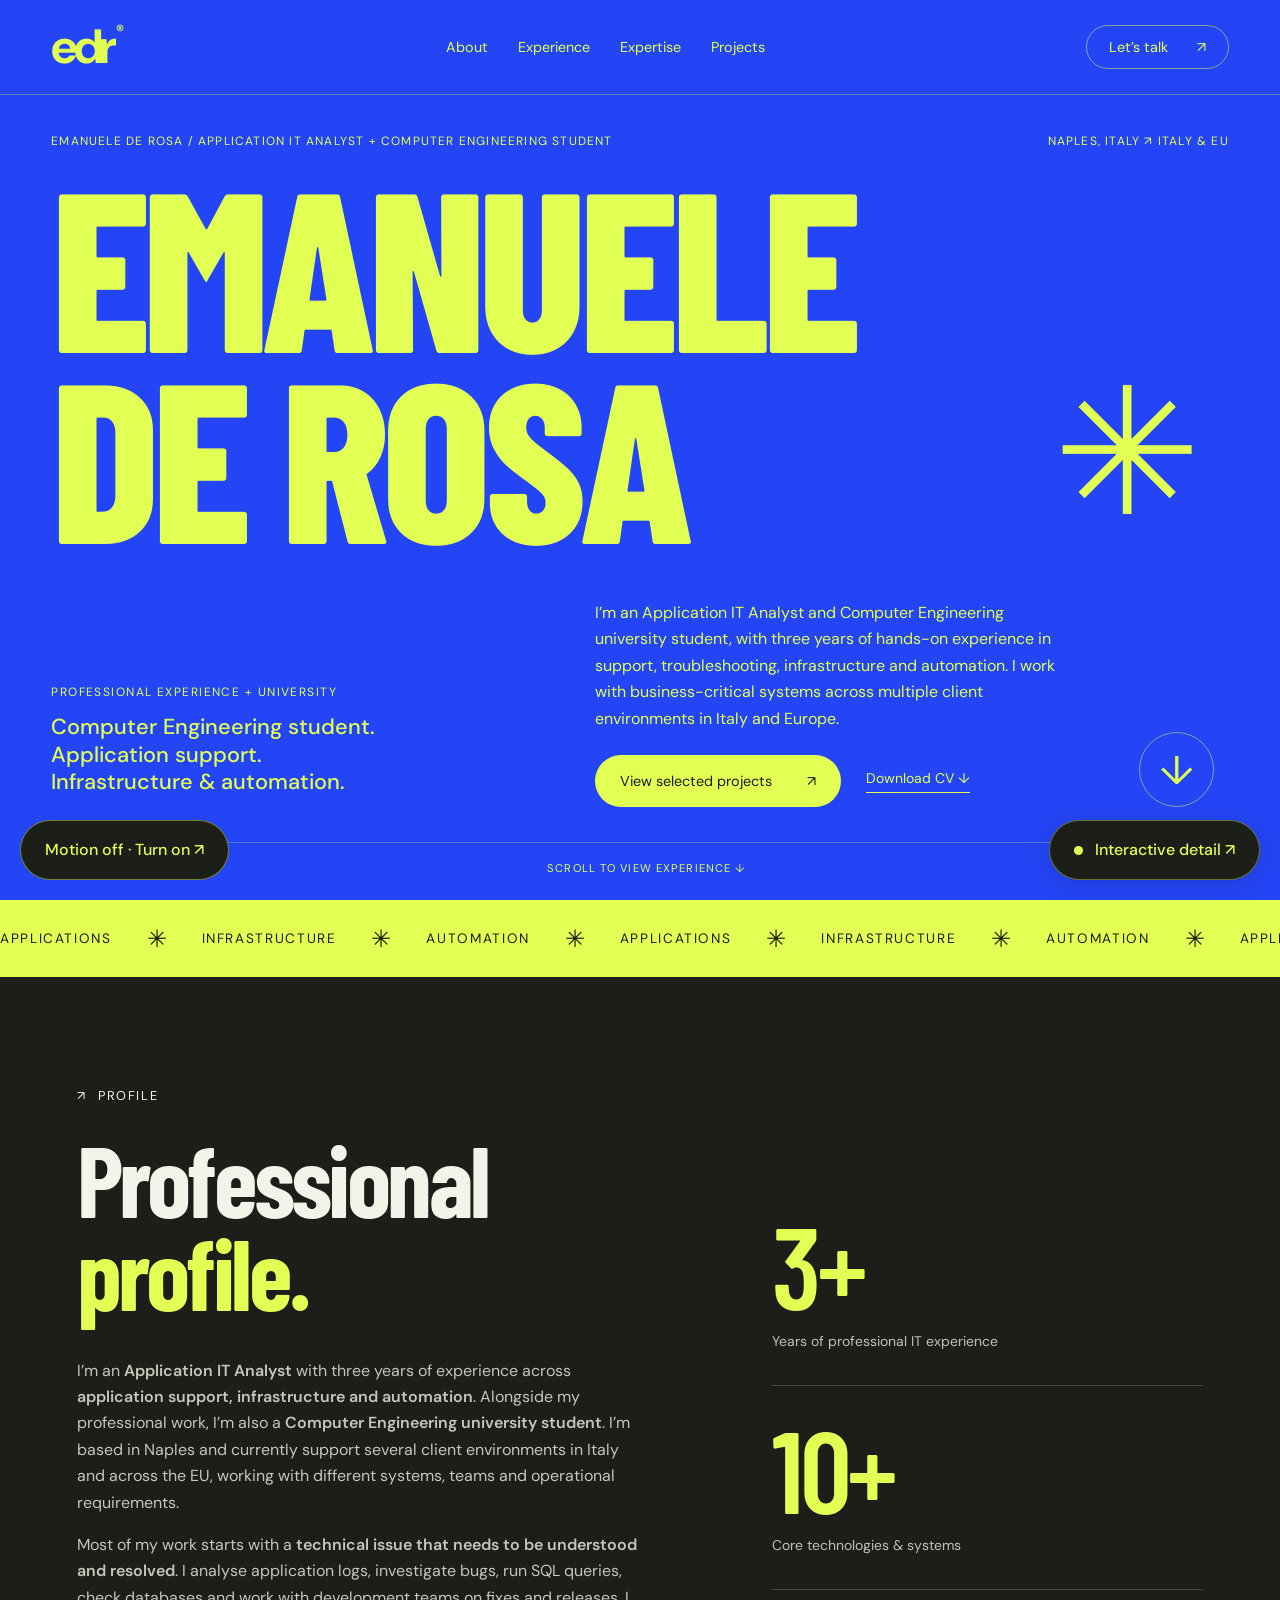
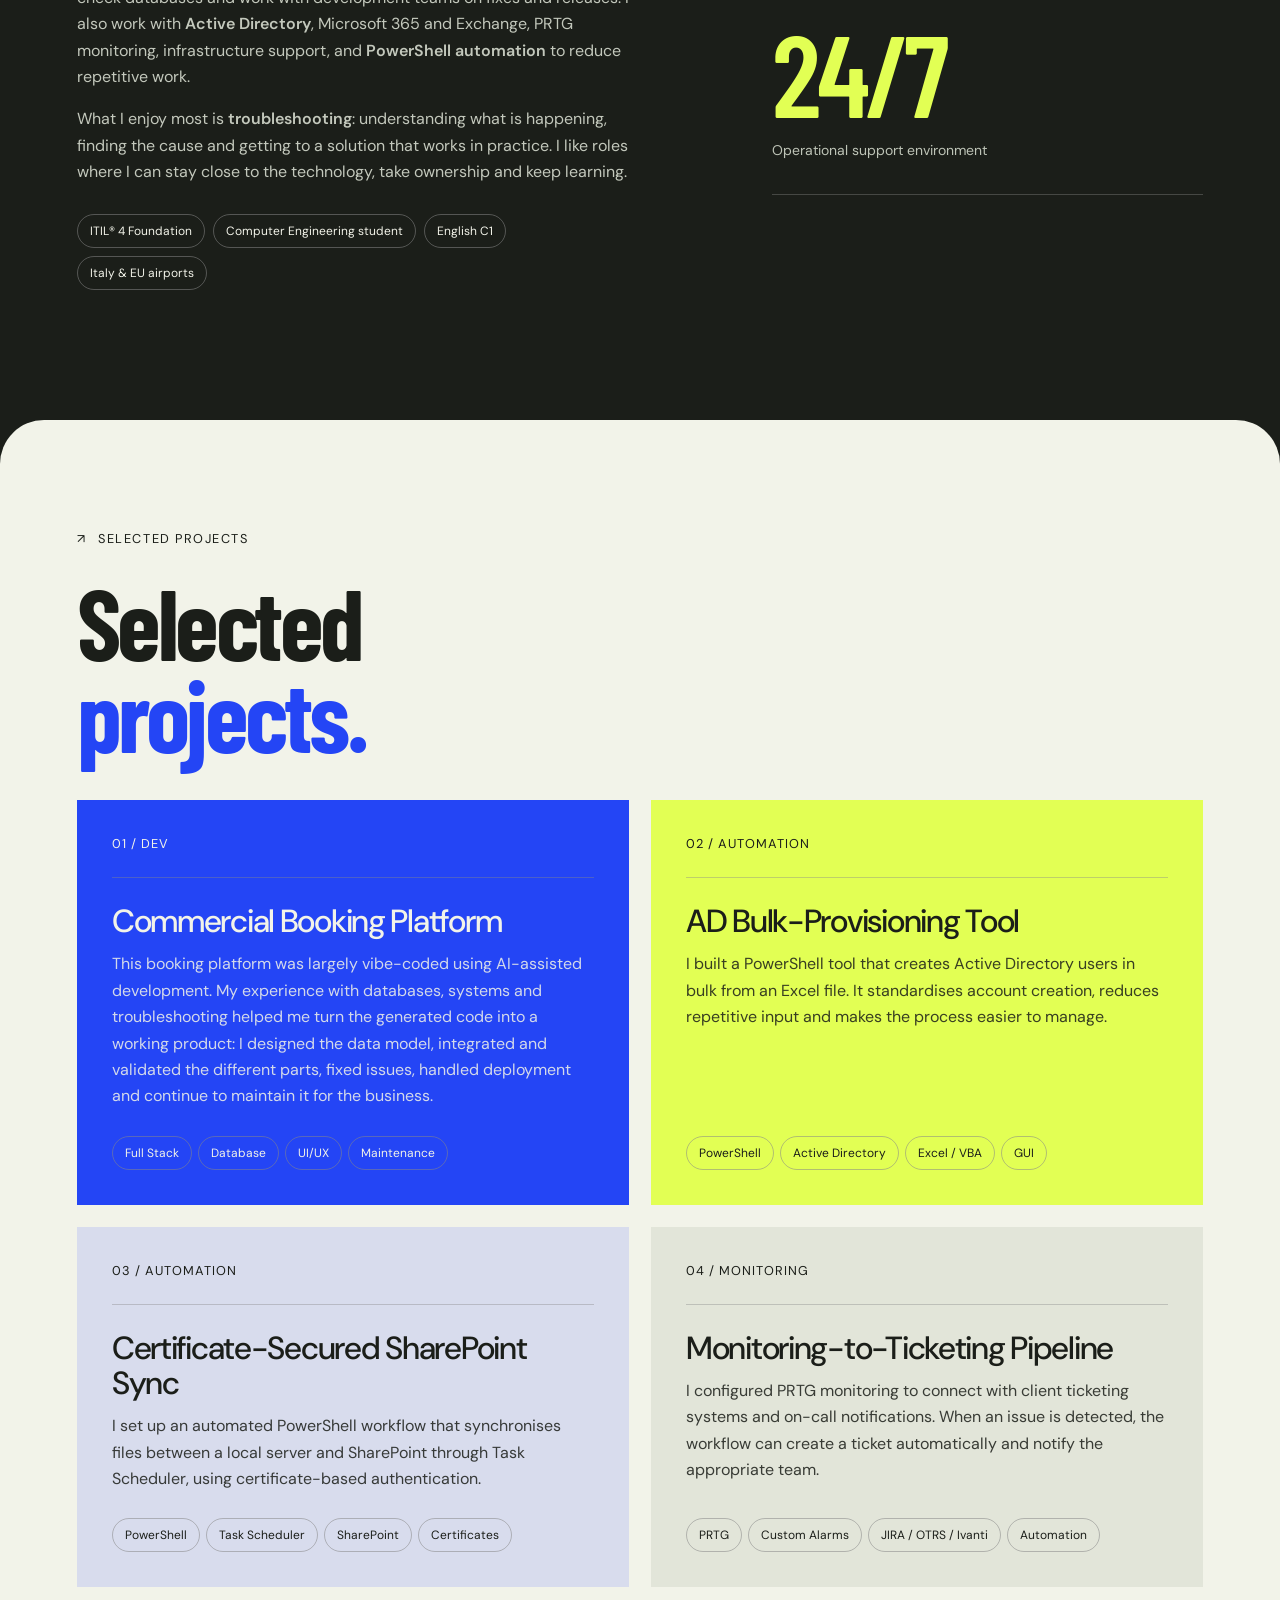
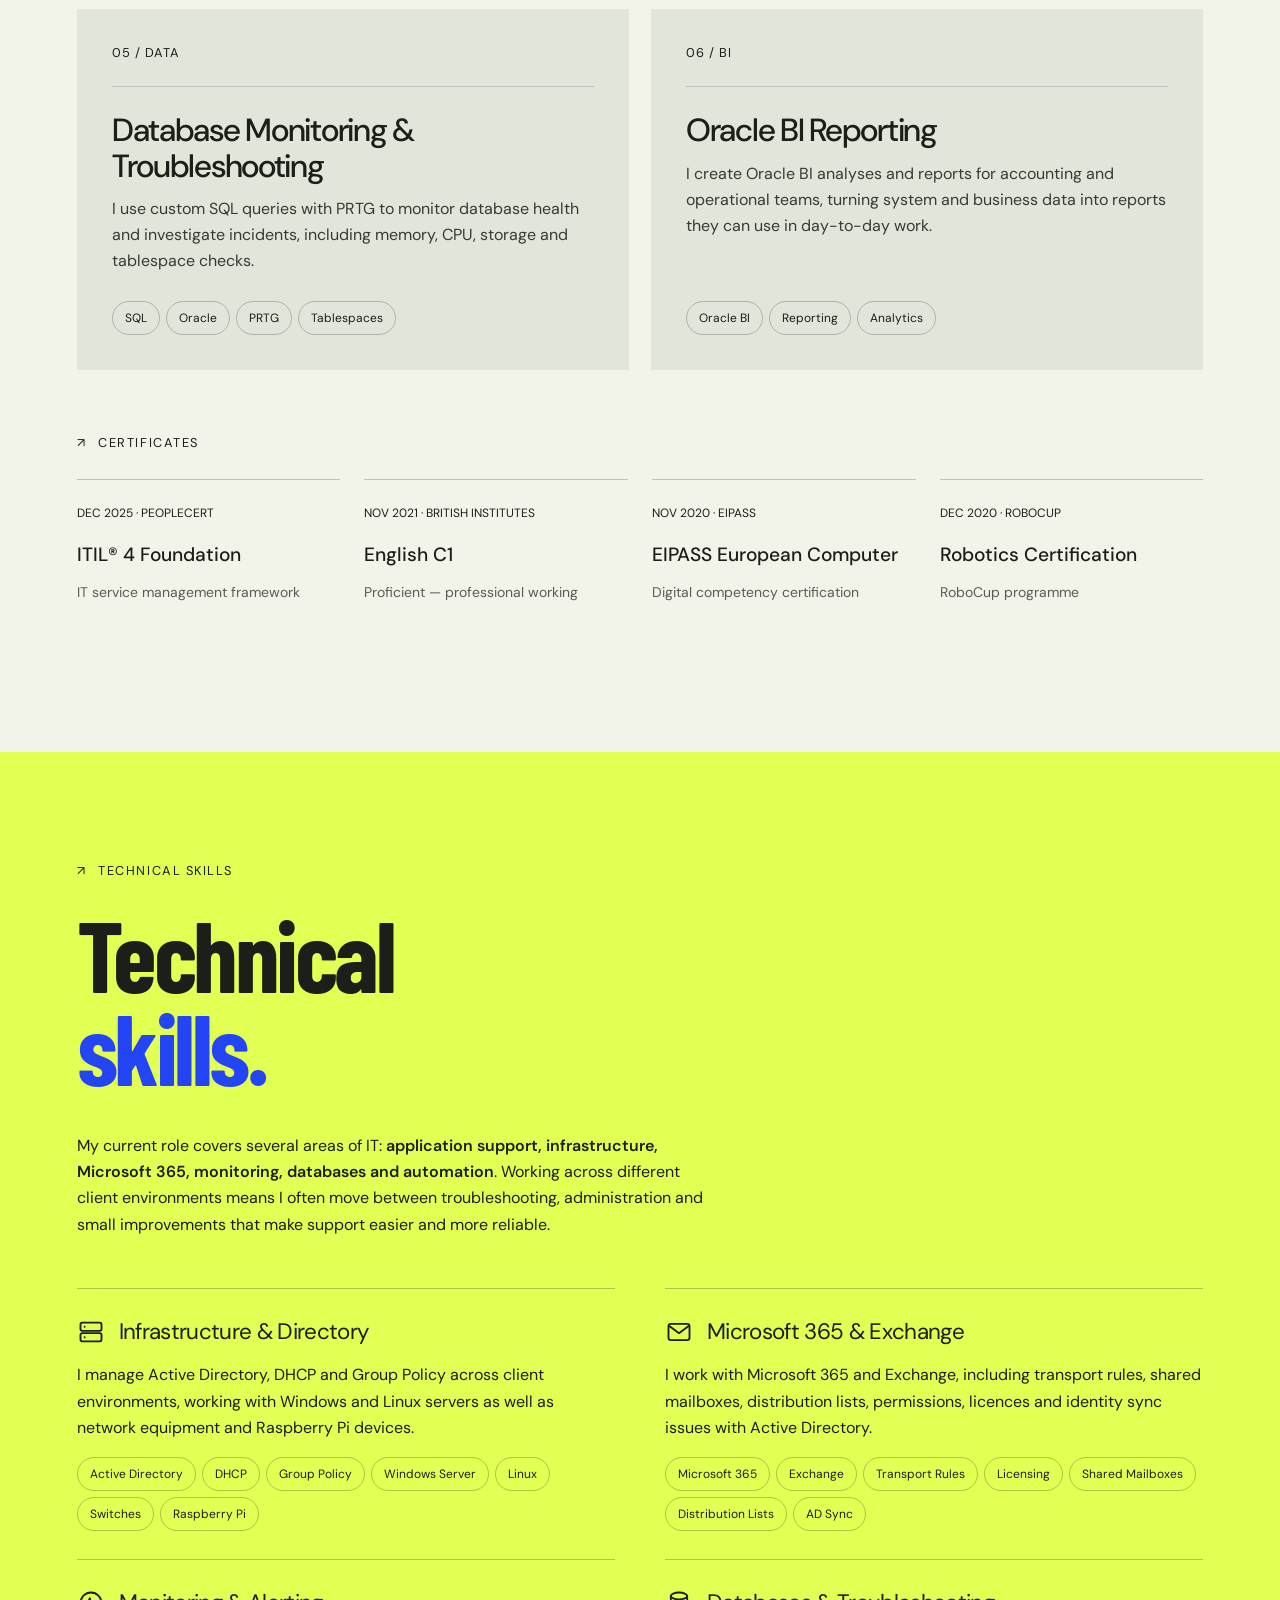
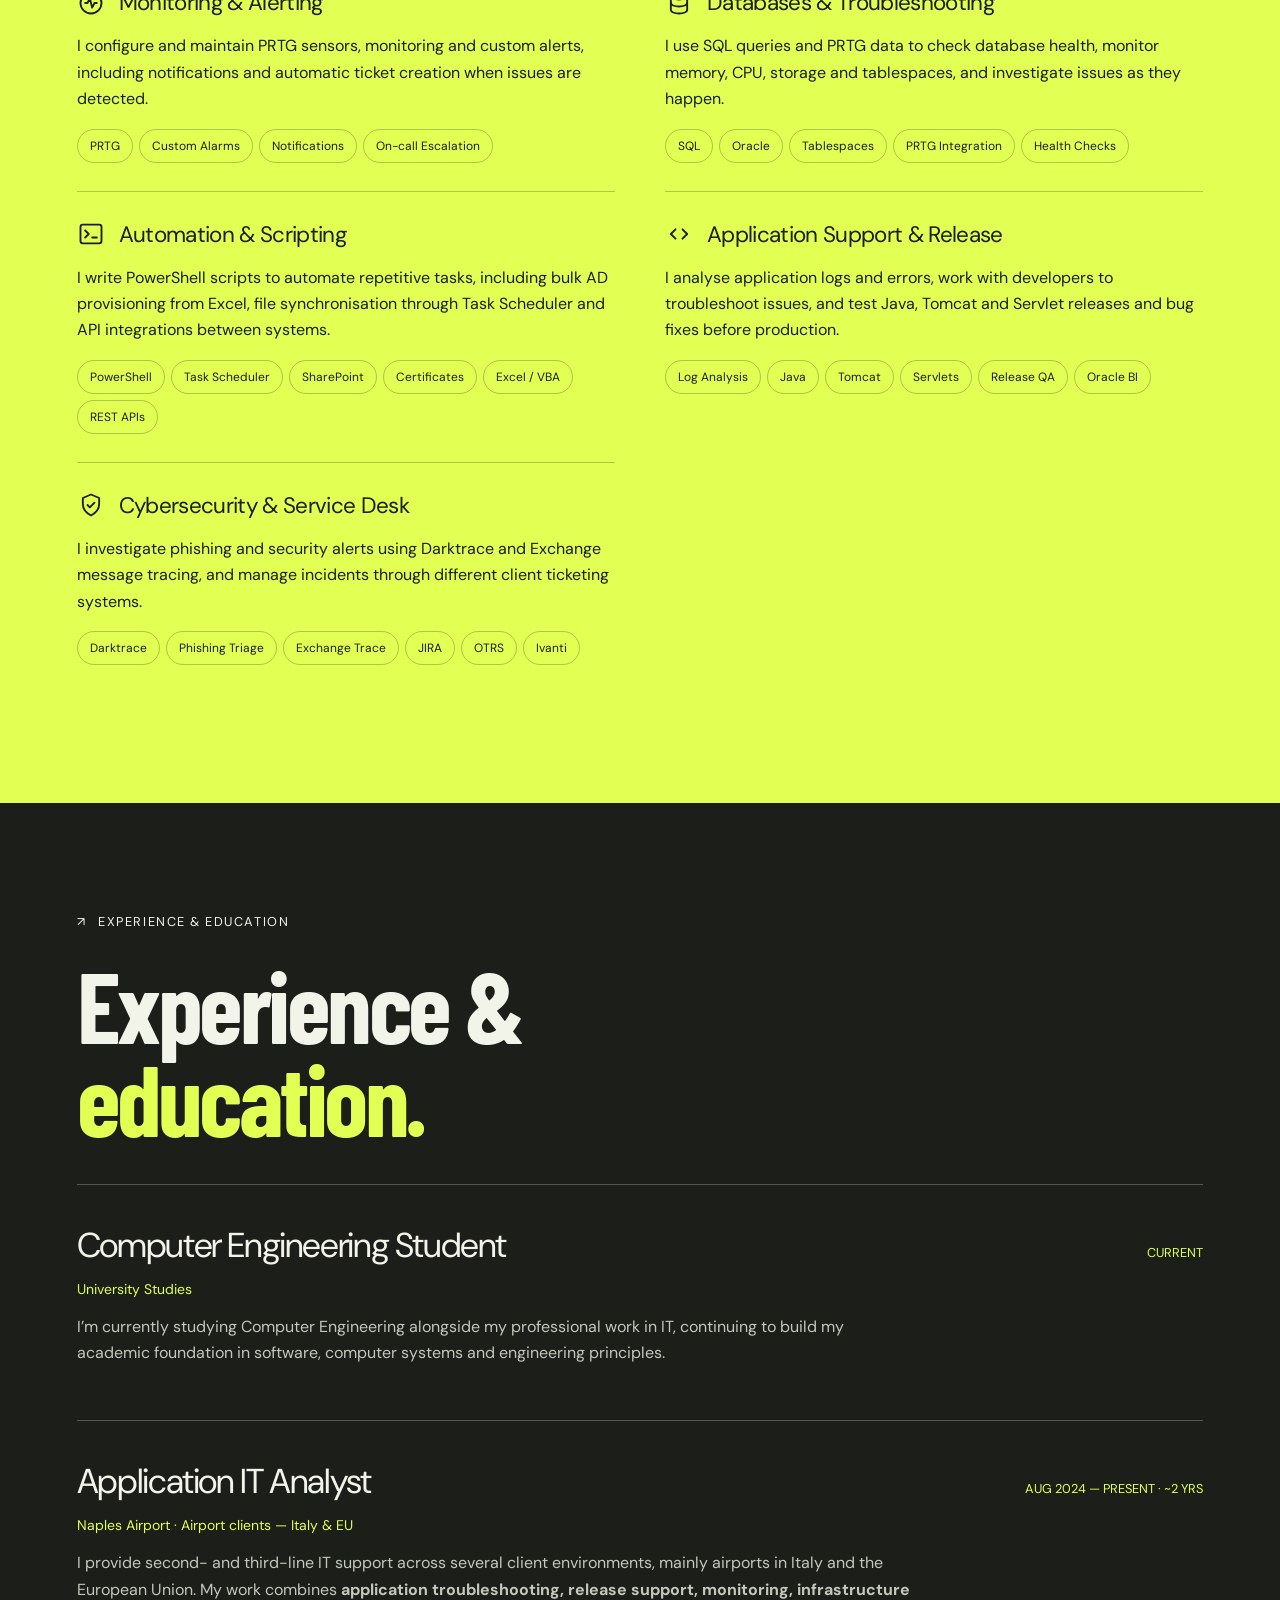
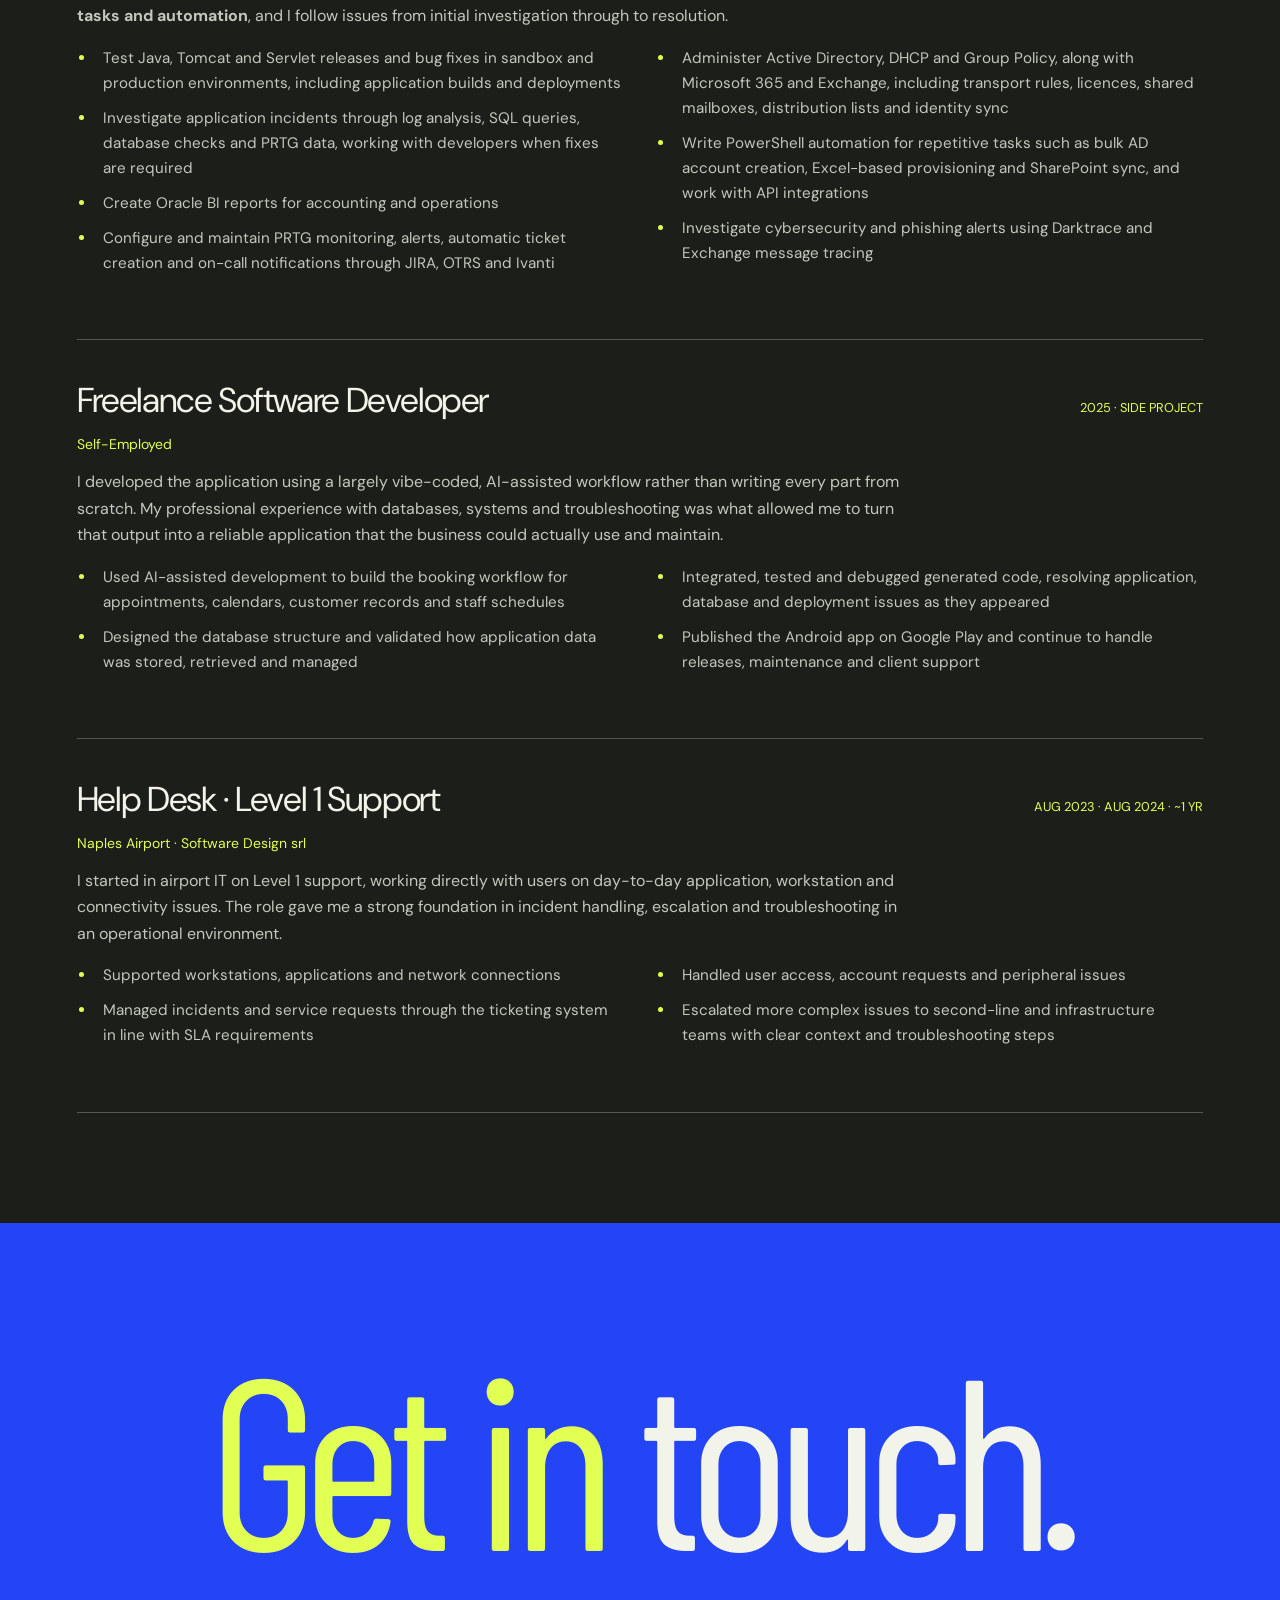
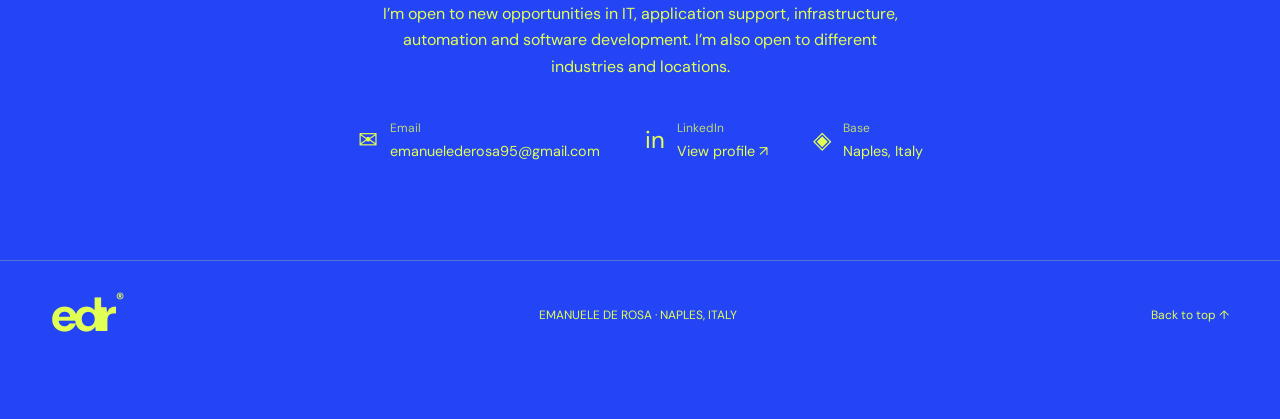
==== commit 97c2144a: "V3.1" ====
--- a/static-mode.html
+++ b/static-mode.html
@@ -1,1774 +1,1563 @@
-<!doctype html>
-<html lang="en">
-    <head>
-        <meta charset="utf-8">
-        <meta name="viewport" content="width=device-width,initial-scale=1">
-        <meta name="theme-color" content="#2445f5">
-        <title>Emanuele De Rosa — IT in motion</title>
-        <meta name="description" content="Application IT Analyst and developer based in Naples. Airport operations, reliable systems and useful automation.">
-        <style>
-            @import url('https://fonts.googleapis.com/css2?family=Barlow+Condensed:wght@600;700;800;900&family=DM+Sans:wght@400;500;600;700&display=swap'); :root {
-                --blue: #2445f5;
-                --lime: #e2ff54;
-                --ink: #1b1e19;
-                --paper: #f2f3e9;
-                --muted: #b7bdad;
-                --accent: var(--lime);
-                font-family: 'DM Sans',Arial,sans-serif;
-                color: var(--ink);
-                background: var(--ink);
-                font-synthesis: none
-            }
-
-            * {
-                box-sizing: border-box
-            }
-
-            body {
-                margin: 0
-            }
-
-            html {
-                scroll-behavior: smooth;
-                scroll-padding-top: 100px
-            }
-
-            a {
-                color: inherit;
-                text-decoration: none
-            }
-
-            button {
-                font: inherit;
-                cursor: pointer
-            }
-
-            button,a {
-                -webkit-tap-highlight-color: transparent
-            }
-
-            button:focus-visible,a:focus-visible,summary:focus-visible {
-                outline: 3px solid currentColor;
-                outline-offset: 6px
-            }
-
-            ::selection {
-                background: var(--lime);
-                color: var(--blue)
-            }
-
-            p {
-                line-height: 1.65;
-                font-size: 1rem
-            }
-
-            header {
-                position: absolute;
-                top: 0;
-                left: 0;
-                right: 0;
-                z-index: 20;
-                display: flex;
-                align-items: center;
-                justify-content: space-between;
-                padding: 23px 4%;
-                color: var(--lime);
-                border-bottom: 1px solid #e2ff5450
-            }
-
-            .brand {
-                font-size: 3rem;
-                font-weight: 700;
-                letter-spacing: -.09em;
-                line-height: 1
-            }
-
-            .brand span {
-                font-size: 1rem;
-                vertical-align: top;
-                letter-spacing: 0;
-                margin-left: 5px
-            }
-
-            nav {
-                display: flex;
-                gap: 30px;
-                font-size: .9rem
-            }
-
-            nav a {
-                position: relative;
-                padding: 8px 0
-            }
-
-            nav a:after {
-                content: '';
-                height: 1px;
-                background: currentColor;
-                position: absolute;
-                bottom: 0;
-                left: 0;
-                width: 100%;
-                transform: scaleX(0);
-                transform-origin: left;
-                transition: transform .3s
-            }
-
-            nav a:hover:after {
-                transform: scaleX(1)
-            }
-
-            .nav-end {
-                display: flex;
-                gap: 20px;
-                align-items: center
-            }
-
-            .contact-link {
-                border: 1px solid #e2ff5480;
-                border-radius: 99px;
-                padding: 12px 22px;
-                font-size: .9rem
-            }
-
-            .contact-link span {
-                margin-left: 25px
-            }
-
-            #menu {
-                display: none
-            }
-
-            .skip {
-                position: fixed;
-                top: -100px;
-                left: 20px;
-                z-index: 99;
-                padding: 15px;
-                background: var(--lime)
-            }
-
-            .skip:focus {
-                top: 10px
-            }
-
-            .progress {
-                position: fixed;
-                top: 0;
-                left: 0;
-                height: 4px;
-                z-index: 100;
-                width: 0;
-                background: var(--lime)
-            }
-
-            section {
-                padding: 110px 6%;
-                position: relative;
-                overflow: hidden
-            }
-
-            #hero {
-                padding: 133px 4% 25px;
-                background: var(--blue);
-                color: var(--lime);
-                min-height: 100svh;
-                display: flex;
-                flex-direction: column
-            }
-
-            .hero-top,.hero-foot {
-                display: flex;
-                justify-content: space-between;
-                gap: 20px;
-                font-size: .75rem;
-                letter-spacing: .1em
-            }
-
-            .hero-top {
-                margin-bottom: 25px
-            }
-
-            h1 {
-                font-family: 'Barlow Condensed','Arial Narrow',Impact,sans-serif;
-                font-size: clamp(5rem,17.7vw,20rem);
-                font-weight: 800;
-                letter-spacing: -.035em;
-                line-height: .78;
-                margin: 0 0 35px
-            }
-
-            h1>span {
-                display: block;
-                animation: arrive 1s cubic-bezier(.16,1,.3,1) both
-            }
-
-            h1 .surname {
-                margin-top: 14px;
-                animation-delay: .13s;
-                display: flex;
-                justify-content: space-between;
-                align-items: center
-            }
-
-            .name-star {
-                font-family: Arial,sans-serif;
-                font-weight: 400;
-                font-size: .78em;
-                line-height: .8;
-                animation: rotate 32s linear infinite;
-                display: inline-block;
-                margin-right: 3%
-            }
-
-            .hero-bottom {
-                display: grid;
-                grid-template-columns: 1fr 1fr 90px;
-                gap: 7%;
-                align-items: end;
-                margin-top: auto
-            }
-
-            .small-label {
-                font-size: .75rem;
-                letter-spacing: .12em
-            }
-
-            .hero-note p {
-                font-size: clamp(1.1rem,1.7vw,1.6rem);
-                line-height: 1.25;
-                font-weight: 500;
-                margin: 12px 0
-            }
-
-            .hero-copy>p {
-                margin: 0 0 23px;
-                max-width: 490px;
-                font-size: 1rem
-            }
-
-            .hero-actions {
-                display: flex;
-                align-items: center;
-                gap: 25px;
-                flex-wrap: wrap
-            }
-
-            .pill {
-                display: inline-flex;
-                gap: 35px;
-                align-items: center;
-                justify-content: space-between;
-                border: 1px solid transparent;
-                border-radius: 99px;
-                padding: 16px 24px;
-                background: var(--lime);
-                color: var(--ink);
-                font-size: .9rem;
-                transition: transform .3s,background .3s
-            }
-
-            .pill:hover {
-                transform: translateY(-4px);
-                background: white
-            }
-
-            .cv {
-                font-size: .875rem;
-                border-bottom: 1px solid currentColor;
-                padding-bottom: 5px
-            }
-
-            .scroll-round {
-                width: 75px;
-                height: 75px;
-                border: 1px solid #e2ff5480;
-                border-radius: 50%;
-                display: grid;
-                place-items: center;
-                font-size: 2.5rem;
-                transition: background .3s,color .3s
-            }
-
-            .scroll-round:hover {
-                background: var(--lime);
-                color: var(--blue)
-            }
-
-            .hero-foot {
-                border-top: 1px solid #e2ff5440;
-                margin-top: 35px;
-                padding-top: 18px;
-                font-size: .7rem
-            }
-
-            .ticker {
-                overflow: hidden;
-                padding: 23px 0;
-                background: var(--lime);
-                font-size: 1.5rem;
-                color: var(--ink)
-            }
-
-            .ticker>div {
-                display: flex;
-                gap: 35px;
-                width: max-content;
-                white-space: nowrap;
-                animation: marquee 38s linear infinite
-            }
-
-            .ticker span {
-                font-size: .85rem;
-                letter-spacing: .12em;
-                align-self: center
-            }
-
-            .sec-tag {
-                display: block;
-                font-size: .8rem;
-                letter-spacing: .12em;
-                text-transform: uppercase;
-                margin-bottom: 28px
-            }
-
-            .sec-tag:before {
-                content: '↗';
-                margin-right: 12px
-            }
-
-            .sec-title {
-                font-family: 'Barlow Condensed',Impact,sans-serif;
-                font-size: clamp(3.8rem,7.8vw,8.5rem);
-                line-height: .93;
-                letter-spacing: -.035em;
-                font-weight: 700;
-                margin: 0 0 40px
-            }
-
-            .accent {
-                color: var(--accent)
-            }
-
-            #about {
-                background: var(--ink);
-                color: var(--paper);
-                padding-bottom: 130px
-            }
-
-            .about-grid {
-                display: grid;
-                grid-template-columns: 1.3fr 1fr;
-                gap: 12%
-            }
-
-            .about-body p {
-                max-width: 650px;
-                color: #c3c8bc
-            }
-
-            .about-body p strong,.hl {
-                color: inherit;
-                font-weight: 600
-            }
-
-            .stat-panel {
-                display: flex;
-                flex-direction: column;
-                justify-content: center
-            }
-
-            .stat {
-                padding: 25px 0;
-                border-bottom: 1px solid #ffffff30
-            }
-
-            .stat .num {
-                font-family: 'Barlow Condensed',Impact,sans-serif;
-                font-size: clamp(5.5rem,9vw,10rem);
-                line-height: 1;
-                color: var(--lime);
-                font-weight: 600;
-                letter-spacing: -.04em
-            }
-
-            .stat .lab {
-                font-size: .875rem;
-                color: #bec4b7;
-                margin: 10px 0
-            }
-
-            .chips {
-                display: flex;
-                gap: 8px;
-                flex-wrap: wrap;
-                margin-top: 28px
-            }
-
-            .chip,.cap-tags span,.ptags span {
-                font-size: .75rem;
-                border: 1px solid #8888;
-                border-radius: 99px;
-                padding: 8px 12px;
-                display: inline-block
-            }
-
-            .chips .chip:first-child {
-                display: none
-            }
-
-            #projects {
-                background: var(--paper);
-                --accent: var(--blue);
-                border-radius: 44px 44px 0 0
-            }
-
-            .proj-grid {
-                display: grid;
-                grid-template-columns: repeat(2,1fr);
-                gap: 22px;
-                counter-reset: project
-            }
-
-            .proj {
-                padding: 35px;
-                background: #e2e5d9;
-                min-height: 355px;
-                display: flex;
-                flex-direction: column;
-                transition: transform .45s,box-shadow .45s;
-                position: relative
-            }
-
-            .proj:first-child {
-                background: var(--blue);
-                color: var(--paper)
-            }
-
-            .proj:nth-child(2) {
-                background: var(--lime)
-            }
-
-            .proj:nth-child(3) {
-                background: #d8dced
-            }
-
-            .proj:hover {
-                transform: translateY(-7px);
-                box-shadow: 0 20px 30px #0001
-            }
-
-            .idx {
-                font-size: .8rem;
-                letter-spacing: .08em;
-                padding-bottom: 25px;
-                border-bottom: 1px solid #8886
-            }
-
-            .ptitle {
-                font-size: clamp(1.6rem,2.5vw,2.5rem);
-                font-weight: 500;
-                line-height: 1.1;
-                letter-spacing: -.04em;
-                margin: 26px 0 12px;
-                max-width: 450px
-            }
-
-            .pdesc {
-                max-width: 490px;
-                color: inherit;
-                opacity: .85;
-                margin-top: 0
-            }
-
-            .ptags {
-                display: flex;
-                gap: 6px;
-                flex-wrap: wrap;
-                margin-top: auto;
-                padding-top: 10px
-            }
-
-            .cert-grid {
-                display: grid;
-                grid-template-columns: repeat(4,1fr);
-                gap: 24px
-            }
-
-            .cert {
-                padding: 24px 0;
-                border-top: 1px solid #8887
-            }
-
-            .cbadge {
-                font-size: .75rem;
-                line-height: 1.5
-            }
-
-            .cert h5 {
-                font-size: 1.2rem;
-                font-weight: 500;
-                margin: 20px 0 8px
-            }
-
-            .cert p {
-                font-size: .875rem;
-                opacity: .7
-            }
-
-            .sys-intro {
-                max-width: 640px;
-                margin-bottom: 50px
-            }
-
-            #skills {
-                background: var(--lime);
-                --accent: var(--blue)
-            }
-
-            .cap-grid {
-                display: grid;
-                grid-template-columns: 1fr 1fr;
-                gap: 0 50px
-            }
-
-            .cap {
-                border-top: 1px solid #1b1e1940;
-                padding: 28px 0;
-                transition: padding .3s
-            }
-
-            .cap:hover {
-                padding-left: 10px
-            }
-
-            .cap-h {
-                display: flex;
-                gap: 14px;
-                align-items: center
-            }
-
-            .cap-ico svg {
-                width: 28px;
-                height: 28px;
-                display: block
-            }
-
-            .cap-t {
-                font-size: 1.4rem;
-                letter-spacing: -.03em
-            }
-
-            .cap p {
-                max-width: 580px
-            }
-
-            .cap-tags {
-                display: flex;
-                gap: 6px;
-                flex-wrap: wrap
-            }
-
-            .cap-tags span {
-                border-color: #1b1e1940
-            }
-
-            #experience {
-                background: var(--ink);
-                color: var(--paper)
-            }
-
-            .timeline {
-                border-top: 1px solid #ffffff40
-            }
-
-            .tl-item {
-                border-bottom: 1px solid #ffffff40;
-                padding: 38px 0
-            }
-
-            .tl-head {
-                display: flex;
-                justify-content: space-between;
-                gap: 20px;
-                align-items: baseline
-            }
-
-            .tl-role {
-                font-size: clamp(1.5rem,2.7vw,2.8rem);
-                letter-spacing: -.04em
-            }
-
-            .tl-date {
-                font-size: .8rem;
-                color: var(--lime)
-            }
-
-            .tl-org {
-                margin-top: 12px;
-                color: var(--lime);
-                font-size: .875rem
-            }
-
-            .tl-desc {
-                max-width: 840px;
-                color: #c3c8bc
-            }
-
-            .tl-points {
-                columns: 2;
-                column-gap: 50px;
-                padding-left: 19px;
-                color: #c3c8bc;
-                font-size: .95rem;
-                line-height: 1.65
-            }
-
-            .tl-points li {
-                padding: 0 0 10px 7px;
-                break-inside: avoid
-            }
-
-            .tl-points li::marker {
-                color: var(--lime)
-            }
-
-            #contact {
-                background: var(--blue);
-                color: var(--lime);
-                text-align: center;
-                padding-bottom: 100px
-            }
-
-            .contact-big {
-                font-family: 'Barlow Condensed',Impact,sans-serif;
-                font-size: clamp(6rem,19vw,22rem);
-                letter-spacing: -.055em;
-                line-height: 1;
-                margin-bottom: 25px
-            }
-
-            .contact-big a {
-                display: inline-block;
-                transition: transform .4s;
-                color: var(--paper)
-            }
-
-            .contact-big a:hover {
-                transform: rotate(-6deg)
-            }
-
-            #contact>p {
-                color: var(--lime)!important
-            }
-
-            .contact-cards {
-                display: flex;
-                justify-content: center;
-                gap: 45px;
-                flex-wrap: wrap;
-                margin-top: 40px
-            }
-
-            .ccard {
-                display: flex;
-                gap: 12px;
-                text-align: left;
-                align-items: center
-            }
-
-            .ccard .ico {
-                font-size: 1.5rem
-            }
-
-            .ccard .k {
-                font-size: .75rem;
-                margin-bottom: 6px;
-                opacity: .8
-            }
-
-            .ccard .v {
-                font-size: .9rem
-            }
-
-            .ccard[href]:hover .v {
-                text-decoration: underline
-            }
-
-            footer {
-                background: var(--blue);
-                color: var(--lime);
-                border-top: 1px solid #e2ff5440;
-                padding: 30px 4% 80px;
-                display: flex;
-                gap: 25px;
-                justify-content: space-between;
-                align-items: center
-            }
-
-            footer>span,footer>a:last-child {
-                font-size: .75rem
-            }
-
-            .radar-launch {
-                position: fixed;
-                right: 20px;
-                bottom: 20px;
-                z-index: 25;
-                border: 1px solid #e2ff5460;
-                background: var(--ink);
-                color: var(--lime);
-                padding: 13px 20px;
-                border-radius: 99px;
-                font-size: .8rem;
-                box-shadow: 0 4px 25px #0002
-            }
-
-            .radar-launch i {
-                display: inline-block;
-                width: 7px;
-                height: 7px;
-                background: var(--lime);
-                border-radius: 50%;
-                margin-right: 8px
-            }
-
-            dialog {
-                background: var(--ink);
-                color: var(--paper);
-                border: 1px solid #e2ff5470;
-                border-radius: 22px;
-                padding: 30px;
-                width: min(420px,calc(100% - 30px));
-                max-height: 90svh;
-                overflow: auto;
-                text-align: center
-            }
-
-            dialog::backdrop {
-                background: #101410b0;
-                backdrop-filter: blur(9px)
-            }
-
-            dialog h2 {
-                font-size: 2rem;
-                margin-bottom: 5px
-            }
-
-            dialog canvas {
-                width: 100%;
-                max-width: 320px
-            }
-
-            dialog .as-close {
-                position: absolute;
-                right: 16px;
-                top: 10px;
-                border: 0;
-                background: none;
-                color: var(--lime);
-                font-size: 2rem
-            }
-
-            .as-sub {
-                font-size: .8rem;
-                color: var(--muted)
-            }
-
-            .motion .reveal {
-                opacity: 0;
-                transform: translateY(35px);
-                transition: opacity .8s,transform .9s cubic-bezier(.16,1,.3,1)
-            }
-
-            .motion .reveal.in {
-                opacity: 1;
-                transform: none
-            }
-
-            @keyframes arrive {
-                from {
-                    transform: translateY(50px) rotate(2deg);
-                    opacity: 0
-                }
-
-                to {
-                    transform: none;
-                    opacity: 1
-                }
-            }
-
-            @keyframes rotate {
-                to {
-                    transform: rotate(360deg)
-                }
-            }
-
-            @keyframes marquee {
-                to {
-                    transform: translateX(-50%)
-                }
-            }
-
-            @media(min-width: 1500px) {
-                #hero {
-                    max-height:1200px
-                }
-            }
-
-            @media(max-width: 900px) {
-                header {
-                    padding:22px 5%
-                }
-
-                nav {
-                    gap: 18px
-                }
-
-                .hero-bottom {
-                    gap: 4%;
-                    grid-template-columns: 1fr 1.3fr
-                }
-
-                .scroll-round {
-                    display: none
-                }
-
-                .about-grid {
-                    gap: 6%
-                }
-
-                .cert-grid {
-                    grid-template-columns: 1fr 1fr
-                }
-
-                .tl-head {
-                    display: block
-                }
-
-                .tl-date {
-                    margin-top: 12px
-                }
-
-                .cap-grid {
-                    gap: 0 25px
-                }
-
-                .hero-actions {
-                    gap: 17px
-                }
-
-                .hero-top {
-                    font-size: .65rem
-                }
-            }
-
-            @media(max-width: 650px) {
-                section {
-                    padding:75px 6%
-                }
-
-                header .brand {
-                    font-size: 2.6rem
-                }
-
-                .contact-link {
-                    padding: 10px 16px
-                }
-
-                .contact-link span {
-                    margin-left: 10px
-                }
-
-                #menu {
-                    display: block;
-                    background: none;
-                    color: var(--lime);
-                    border: 1px solid #e2ff5460;
-                    width: 42px;
-                    height: 42px;
-                    border-radius: 50%;
-                    font-size: 1.2rem
-                }
-
-                nav {
-                    display: none;
-                    position: absolute;
-                    top: 87px;
-                    left: 0;
-                    right: 0;
-                    background: var(--ink);
-                    padding: 25px 6%;
-                    flex-direction: column;
-                    gap: 12px;
-                    border-bottom: 1px solid var(--lime)
-                }
-
-                nav.open {
-                    display: flex
-                }
-
-                .hero-top {
-                    font-size: .65rem;
-                    line-height: 1.6;
-                    gap: 25px
-                }
-
-                .hero-top span {
-                    max-width: 48%
-                }
-
-                #hero {
-                    padding: 120px 5% 22px;
-                    min-height: calc(100svh - 20px)
-                }
-
-                h1 {
-                    font-size: 18.2vw;
-                    line-height: .86;
-                    margin-top: 18px;
-                    margin-bottom: 35px
-                }
-
-                h1 .surname {
-                    margin-top: 10px
-                }
-
-                .name-star {
-                    font-size: .72em
-                }
-
-                .hero-bottom {
-                    display: block
-                }
-
-                .hero-note {
-                    display: none
-                }
-
-                .hero-copy>p {
-                    font-size: 1rem;
-                    max-width: 360px;
-                    line-height: 1.55
-                }
-
-                .hero-actions {
-                    margin-top: 25px
-                }
-
-                .hero-foot {
-                    font-size: .6rem;
-                    line-height: 1.5;
-                    margin-top: 35px
-                }
-
-                .hero-foot>span:nth-child(2) {
-                    display: none
-                }
-
-                .ticker {
-                    padding: 18px 0
-                }
-
-                .about-grid {
-                    display: block
-                }
-
-                .stat-panel {
-                    display: grid;
-                    grid-template-columns: repeat(3,1fr);
-                    gap: 15px;
-                    margin-top: 40px
-                }
-
-                .stat .num {
-                    font-size: 3.4rem
-                }
-
-                .stat .lab {
-                    font-size: .75rem
-                }
-
-                .stat {
-                    padding: 15px 0
-                }
-
-                .sec-title {
-                    font-size: 3.7rem
-                }
-
-                .proj-grid,.cap-grid {
-                    grid-template-columns: 1fr
-                }
-
-                .proj {
-                    padding: 26px;
-                    min-height: 330px
-                }
-
-                .ptitle {
-                    font-size: 2rem
-                }
-
-                .cert-grid {
-                    gap: 18px
-                }
-
-                .cert h5 {
-                    font-size: 1rem
-                }
-
-                .tl-points {
-                    columns: 1
-                }
-
-                #projects {
-                    border-radius: 28px 28px 0 0
-                }
-
-                .contact-big {
-                    font-size: 24vw
-                }
-
-                .contact-cards {
-                    align-items: flex-start;
-                    flex-direction: column;
-                    gap: 25px;
-                    margin-left: 3%
-                }
-
-                .ccard .v {
-                    overflow-wrap: anywhere
-                }
-
-                footer {
-                    flex-wrap: wrap;
-                    padding-bottom: 90px
-                }
-
-                footer>span {
-                    order: 3;
-                    width: 100%
-                }
-
-                .radar-launch {
-                    font-size: .75rem;
-                    right: 12px;
-                    bottom: 12px
-                }
-
-                #about {
-                    padding-bottom: 80px
-                }
-            }
-
-            @media(prefers-reduced-motion:reduce) {
-                html {
-                    scroll-behavior: auto
-                }
-
-                *,*:before,*:after {
-                    animation: none!important;
-                    transition: none!important
-                }
-
-                .motion .reveal {
-                    opacity: 1;
-                    transform: none
-                }
-            }
-        </style>
-    <style>html{scroll-behavior:auto}*,*:before,*:after{animation:none!important;transition:none!important}.reveal{opacity:1!important;transform:none!important}.reference-mode-switch{position:fixed;bottom:18px;left:18px;z-index:100;border:1px solid #e2ff5470;border-radius:99px;padding:13px 18px;background:#1b1e19;color:#e2ff54;font:14px 'DM Sans',Arial,sans-serif;cursor:pointer}.reference-mode-switch:focus-visible{outline:3px solid #e2ff54;outline-offset:4px}@media(max-width:650px){.reference-mode-switch{left:10px;bottom:12px;padding:12px;font-size:12px}.radar-launch{max-width:47%;font-size:12px}}</style><link rel="stylesheet" href="flight-controls.css"></head>
-    <body>
-        <a class="skip" href="#about">Skip to content</a>
-        <div class="progress" aria-hidden="true"></div>
-        <header>
-            <a class="brand" href="#hero" aria-label="Emanuele De Rosa home">
-                edr<span>®</span>
-            </a>
-            <nav aria-label="Main navigation" id="navigation">
-                <a href="#about">About</a>
-                <a href="#experience">Experience</a>
-                <a href="#skills">Expertise</a>
-                <a href="#projects">Projects</a>
-            </nav>
-            <div class="nav-end">
-                <a class="contact-link" href="#contact">
-                    Let’s talk <span>↗</span>
-                </a>
-                <button id="menu" aria-label="Open menu" aria-controls="navigation" aria-expanded="false">☰</button>
-            </div>
-        </header>
-        <main>
-            <section id="hero">
-                <div class="hero-top">
-                    <span>APPLICATION IT ANALYST & DEVELOPER</span>
-                    <span>NAPLES, ITALY ↗ ITALY & EU</span>
-                </div>
-                <h1>
-                    <span>EMANUELE</span>
-                    <span class="surname">
-                        DE ROSA<span class="name-star" aria-hidden="true">✳</span>
-                    </span>
-                </h1>
-                <div class="hero-bottom">
-                    <div class="hero-note">
-                        <span class="small-label">KEEPING THINGS MOVING.</span>
-                        <p>
-                            Reliable systems.<br>
-                            Practical solutions.<br>Real-world impact.
-                        </p>
-                    </div>
-                    <div class="hero-copy">
-                        <p>I support the technology behind 24/7 airport operations — from application troubleshooting to infrastructure and automation.</p>
-                        <div class="hero-actions">
-                            <a class="pill" href="#projects">
-                                Explore my work <span>↗</span>
-                            </a>
-                            <a class="cv" href="Emanuele_De_Rosa_CV.pdf" download>Download CV ↓</a>
-                        </div>
-                    </div>
-                    <a href="#about" class="scroll-round" aria-label="Scroll to about">↓</a>
-                </div>
-                <div class="hero-foot">
-                    <span>40.886° N &nbsp; 14.291° E</span>
-                    <span>SCROLL TO EXPLORE ↓</span>
-                    <span>PORTFOLIO / 2026</span>
-                </div>
-            </section>
-            <div class="ticker" aria-hidden="true">
-                <div>
-                    <span>APPLICATIONS</span>
-                    ✳ <span>INFRASTRUCTURE</span>
-                    ✳ <span>AUTOMATION</span>
-                    ✳ <span>APPLICATIONS</span>
-                    ✳ <span>INFRASTRUCTURE</span>
-                    ✳ <span>AUTOMATION</span>
-                    ✳ <span>APPLICATIONS</span>
-                    ✳ <span>INFRASTRUCTURE</span>
-                    ✳ <span>AUTOMATION</span>
-                    ✳ <span>APPLICATIONS</span>
-                    ✳ <span>INFRASTRUCTURE</span>
-                    ✳ <span>AUTOMATION</span>
-                    ✳ 
-                </div>
-            </div>
-            <section id="about">
-                <div class="about-grid">
-                    <div class="about-body">
-                        <span class="sec-tag reveal">Profile</span>
-                        <h2 class="sec-title reveal d1">
-                            Behind the<br>
-                            <span class="accent">systems.</span>
-                        </h2>
-                        <p class="reveal d2">
-                            I’m an <span class="hl">Application IT Specialist</span>
-                            with 3 years of experience supporting mission-critical <strong>airport environments</strong>
-                            across Italy and the EU. Naples is my home base, but I work across multiple airports, each with its own systems, standards, and operational requirements.
-                        </p>
-                        <p class="reveal d3">
-                            My main focus is <strong>Application Support and troubleshooting</strong>
-                            analysing logs, investigating bugs, working through database, run queries to identify issues and collaborating with development teams to identify and resolve problems. Alongside application support, I also work with <span class="hl">Active Directory</span>
-                            , Microsoft 365 and Exchange, PRTG monitoring, infrastructure support, and <strong>PowerShell automation</strong>
-                            to keep systems reliable and streamline repetitive tasks.
-                        </p>
-                        <p class="reveal d4">
-                            I enjoy <span class="hl">solving technical problems</span>
-                            , understanding how systems work behind the scenes, and finding practical solutions that make everyday operations simpler and more reliable.
-                        </p>
-                        <div class="chips reveal d5">
-                            <span class="chip">Born in 2002</span>
-                            <span class="chip">ITIL® 4 Foundation</span>
-                            <span class="chip">English C1</span>
-                            <span class="chip">Italy &amp; EU airports</span>
-                        </div>
-                    </div>
-                    <div class="stat-panel">
-                        <div class="stat reveal d1">
-                            <div class="num" data-count="3" data-suf="+">0</div>
-                            <div class="lab">Years in mission-critical airport IT</div>
-                        </div>
-                        <div class="stat reveal d2">
-                            <div class="num" data-count="10" data-suf="+">0</div>
-                            <div class="lab">Core systems operated</div>
-                        </div>
-                        <div class="stat reveal d3">
-                            <div class="num" data-count="24" data-suf="/7">0</div>
-                            <div class="lab">Airport ops coverage</div>
-                        </div>
-                    </div>
-                </div>
-            </section>
-            <section id="projects">
-                <span class="sec-tag reveal">My projects</span>
-                <h2 class="sec-title reveal d1">
-                    Less repetition.<br>
-                    <span class="accent">More possibility.</span>
-                </h2>
-                <div class="proj-grid">
-                    <article class="proj reveal d1">
-                        <div class="idx">01 / DEV</div>
-                        <h3 class="ptitle">Commercial Booking Platform</h3>
-                        <p class="pdesc">A booking platform I built and maintain for a barbershop, covering appointments, calendars, customers and staff schedules. I handle the development, database, deployment, updates and ongoing support.</p>
-                        <div class="ptags">
-                            <span>Full Stack</span>
-                            <span>Database</span>
-                            <span>UI/UX</span>
-                            <span>Maintenance</span>
-                        </div>
-                    </article>
-                    <article class="proj reveal d2">
-                        <div class="idx">02 / AUTOMATION</div>
-                        <h3 class="ptitle">AD Bulk-Provisioning Tool</h3>
-                        <p class="pdesc">A PowerShell tool that creates Active Directory users in bulk from an Excel file. I built it to make account creation faster and reduce the amount of manual work involved.</p>
-                        <div class="ptags">
-                            <span>PowerShell</span>
-                            <span>Active Directory</span>
-                            <span>Excel / VBA</span>
-                            <span>GUI</span>
-                        </div>
-                    </article>
-                    <article class="proj reveal d3">
-                        <div class="idx">03 / AUTOMATION</div>
-                        <h3 class="ptitle">Certificate-Secured SharePoint Sync</h3>
-                        <p class="pdesc">A PowerShell and Task Scheduler setup that synchronises files between a local server and SharePoint. The connection uses certificates for authentication and runs automatically in the background.</p>
-                        <div class="ptags">
-                            <span>PowerShell</span>
-                            <span>Task Scheduler</span>
-                            <span>SharePoint</span>
-                            <span>Certificates</span>
-                        </div>
-                    </article>
-                    <article class="proj reveal d1">
-                        <div class="idx">04 / MONITORING</div>
-                        <h3 class="ptitle">Monitoring-to-Ticketing Pipeline</h3>
-                        <p class="pdesc">PRTG monitoring connected to client ticketing systems and on-call alerts. When a monitored service or system has a problem, a ticket can be created automatically and the right people are notified.</p>
-                        <div class="ptags">
-                            <span>PRTG</span>
-                            <span>Custom Alarms</span>
-                            <span>JIRA / OTRS / Ivanti</span>
-                            <span>Automation</span>
-                        </div>
-                    </article>
-                    <article class="proj reveal d2">
-                        <div class="idx">05 / DATA</div>
-                        <h3 class="ptitle">Database Monitoring &amp; Troubleshooting</h3>
-                        <p class="pdesc">Custom SQL queries combined with PRTG to monitor database health and investigate problems. This includes checking memory, CPU, disk space and tablespaces when something goes wrong.</p>
-                        <div class="ptags">
-                            <span>SQL</span>
-                            <span>Oracle</span>
-                            <span>PRTG</span>
-                            <span>Tablespaces</span>
-                        </div>
-                    </article>
-                    <article class="proj reveal d3">
-                        <div class="idx">06 / BI</div>
-                        <h3 class="ptitle">Oracle BI Reporting</h3>
-                        <p class="pdesc">Oracle BI analyses and reports for accounting and operational teams, using system and business data to create reports that are easier to understand and use.</p>
-                        <div class="ptags">
-                            <span>Oracle BI</span>
-                            <span>Reporting</span>
-                            <span>Analytics</span>
-                        </div>
-                    </article>
-                </div>
-                <!-- CERTS -->
-                <span class="sec-tag reveal" style="margin-top:64px">Certificates</span>
-                <div class="cert-grid">
-                    <div class="cert reveal d1">
-                        <div class="cbadge">DEC 2025 · PEOPLECERT</div>
-                        <h5>ITIL® 4 Foundation</h5>
-                        <p>IT service management framework</p>
-                    </div>
-                    <div class="cert reveal d2">
-                        <div class="cbadge">NOV 2021 · BRITISH INSTITUTES</div>
-                        <h5>English C1</h5>
-                        <p>Proficient — professional working</p>
-                    </div>
-                    <div class="cert reveal d3">
-                        <div class="cbadge">NOV 2020 · EIPASS</div>
-                        <h5>EIPASS European Computer</h5>
-                        <p>Digital competency certification</p>
-                    </div>
-                    <div class="cert reveal d4">
-                        <div class="cbadge">DEC 2020 · ROBOCUP</div>
-                        <h5>Robotics Certification</h5>
-                        <p>RoboCup programme</p>
-                    </div>
-                </div>
-            </section>
-            <section id="skills">
-                <span class="sec-tag reveal">My skills</span>
-                <h2 class="sec-title reveal d1">
-                    A practical<br>
-                    <span class="accent">toolkit.</span>
-                </h2>
-                <p class="sys-intro reveal d1">
-                    I’m based in Naples and I support <span class="hl">multiple airports across Italy and the European Union</span>
-                    . Since every airport has its own systems and setup, my work covers a bit of everything, from infrastructure and Microsoft 365 to monitoring, automation, databases and application support.
-                </p>
-                <div class="cap-grid">
-                    <article class="cap reveal">
-                        <div class="cap-h">
-                            <span class="cap-ico">
-                                <svg viewBox="0 0 24 24" fill="none" stroke="currentColor" stroke-width="1.6" stroke-linecap="round" stroke-linejoin="round">
-                                    <rect x="3" y="4" width="18" height="7" rx="1.5"/>
-                                    <rect x="3" y="13" width="18" height="7" rx="1.5"/>
-                                    <line x1="6.5" y1="7.5" x2="6.5" y2="7.5"/>
-                                    <line x1="6.5" y1="16.5" x2="6.5" y2="16.5"/>
-                                </svg>
-                            </span>
-                            <span class="cap-t">Infrastructure &amp; Directory</span>
-                        </div>
-                        <p>Manage Active Directory, DHCP and Group Policy across client environments, working with Windows and Linux servers as well as network equipment and Raspberry Pi devices.</p>
-                        <div class="cap-tags">
-                            <span>Active Directory</span>
-                            <span>DHCP</span>
-                            <span>Group Policy</span>
-                            <span>Windows Server</span>
-                            <span>Linux</span>
-                            <span>Switches</span>
-                            <span>Raspberry Pi</span>
-                        </div>
-                    </article>
-                    <article class="cap reveal">
-                        <div class="cap-h">
-                            <span class="cap-ico">
-                                <svg viewBox="0 0 24 24" fill="none" stroke="currentColor" stroke-width="1.6" stroke-linecap="round" stroke-linejoin="round">
-                                    <rect x="3" y="5" width="18" height="14" rx="2"/>
-                                    <path d="M4 7l8 6 8-6"/>
-                                </svg>
-                            </span>
-                            <span class="cap-t">Microsoft 365 &amp; Exchange</span>
-                        </div>
-                        <p>Manage Microsoft 365 and Exchange, including transport rules, shared mailboxes, distribution lists, permissions, licenses and identity sync errors with Active Directory.</p>
-                        <div class="cap-tags">
-                            <span>Microsoft 365</span>
-                            <span>Exchange</span>
-                            <span>Transport Rules</span>
-                            <span>Licensing</span>
-                            <span>Shared Mailboxes</span>
-                            <span>Distribution Lists</span>
-                            <span>AD Sync</span>
-                        </div>
-                    </article>
-                    <article class="cap reveal">
-                        <div class="cap-h">
-                            <span class="cap-ico">
-                                <svg viewBox="0 0 24 24" fill="none" stroke="currentColor" stroke-width="1.6" stroke-linecap="round" stroke-linejoin="round">
-                                    <circle cx="12" cy="12" r="9"/>
-                                    <path d="M7 12h2l2-4 2 8 2-4h2"/>
-                                </svg>
-                            </span>
-                            <span class="cap-t">Monitoring &amp; Alerting</span>
-                        </div>
-                        <p>Set up and maintain PRTG sensors, monitoring and custom alerts, with notifications and automatic ticket creation when issues are detected.</p>
-                        <div class="cap-tags">
-                            <span>PRTG</span>
-                            <span>Custom Alarms</span>
-                            <span>Notifications</span>
-                            <span>On-call Escalation</span>
-                        </div>
-                    </article>
-                    <article class="cap reveal">
-                        <div class="cap-h">
-                            <span class="cap-ico">
-                                <svg viewBox="0 0 24 24" fill="none" stroke="currentColor" stroke-width="1.6" stroke-linecap="round" stroke-linejoin="round">
-                                    <ellipse cx="12" cy="6" rx="7" ry="3"/>
-                                    <path d="M5 6v12c0 1.7 3.1 3 7 3s7-1.3 7-3V6"/>
-                                    <path d="M5 12c0 1.7 3.1 3 7 3s7-1.3 7-3"/>
-                                </svg>
-                            </span>
-                            <span class="cap-t">Databases &amp; Troubleshooting</span>
-                        </div>
-                        <p>Check database health, monitor memory, CPU, storage and tablespaces, and use SQL queries together with PRTG to investigate issues in real time.</p>
-                        <div class="cap-tags">
-                            <span>SQL</span>
-                            <span>Oracle</span>
-                            <span>Tablespaces</span>
-                            <span>PRTG Integration</span>
-                            <span>Health Checks</span>
-                        </div>
-                    </article>
-                    <article class="cap reveal">
-                        <div class="cap-h">
-                            <span class="cap-ico">
-                                <svg viewBox="0 0 24 24" fill="none" stroke="currentColor" stroke-width="1.6" stroke-linecap="round" stroke-linejoin="round">
-                                    <rect x="3" y="4" width="18" height="16" rx="2"/>
-                                    <path d="M7 9l3 3-3 3"/>
-                                    <line x1="13" y1="15" x2="17" y2="15"/>
-                                </svg>
-                            </span>
-                            <span class="cap-t">Automation &amp; Scripting</span>
-                        </div>
-                        <p>Build PowerShell scripts to automate repetitive tasks, including bulk AD provisioning from Excel, file synchronisation through Task Scheduler and API integrations between systems.</p>
-                        <div class="cap-tags">
-                            <span>PowerShell</span>
-                            <span>Task Scheduler</span>
-                            <span>SharePoint</span>
-                            <span>Certificates</span>
-                            <span>Excel / VBA</span>
-                            <span>REST APIs</span>
-                        </div>
-                    </article>
-                    <article class="cap reveal">
-                        <div class="cap-h">
-                            <span class="cap-ico">
-                                <svg viewBox="0 0 24 24" fill="none" stroke="currentColor" stroke-width="1.6" stroke-linecap="round" stroke-linejoin="round">
-                                    <path d="M9 8l-4 4 4 4"/>
-                                    <path d="M15 8l4 4-4 4"/>
-                                </svg>
-                            </span>
-                            <span class="cap-t">Application Support &amp; Release</span>
-                        </div>
-                        <p>Analyse application logs and errors, work with developers to troubleshoot issues, and test Java, Tomcat and Servlet releases and bug fixes before they go to production.</p>
-                        <div class="cap-tags">
-                            <span>Log Analysis</span>
-                            <span>Java</span>
-                            <span>Tomcat</span>
-                            <span>Servlets</span>
-                            <span>Release QA</span>
-                            <span>Oracle BI</span>
-                        </div>
-                    </article>
-                    <article class="cap reveal">
-                        <div class="cap-h">
-                            <span class="cap-ico">
-                                <svg viewBox="0 0 24 24" fill="none" stroke="currentColor" stroke-width="1.6" stroke-linecap="round" stroke-linejoin="round">
-                                    <path d="M12 3l7 3v5c0 4.5-3 8-7 10-4-2-7-5.5-7-10V6z"/>
-                                    <path d="M9 12l2 2 4-4"/>
-                                </svg>
-                            </span>
-                            <span class="cap-t">Cybersecurity &amp; Service Desk</span>
-                        </div>
-                        <p>Handle phishing and security alerts using Darktrace and Exchange message tracing, and manage incidents through different client ticketing systems.</p>
-                        <div class="cap-tags">
-                            <span>Darktrace</span>
-                            <span>Phishing Triage</span>
-                            <span>Exchange Trace</span>
-                            <span>JIRA</span>
-                            <span>OTRS</span>
-                            <span>Ivanti</span>
-                        </div>
-                    </article>
-                </div>
-            </section>
-            <section id="experience">
-                <span class="sec-tag reveal"> Log</span>
-                <h2 class="sec-title reveal d1">
-                    The flight<br>
-                    <span class="accent">log.</span>
-                </h2>
-                <div class="timeline" id="timeline">
-                    <div class="tl-item reveal">
-                        <div class="tl-node"></div>
-                        <div class="tl-card tilt">
-                            <div class="tl-head">
-                                <div class="tl-role">Application IT Analyst</div>
-                                <div class="tl-date">AUG 2024 — PRESENT · ~2 YRS</div>
-                            </div>
-                            <div class="tl-org">Naples Airport · Airport clients — Italy &amp; EU</div>
-                            <p class="tl-desc">
-                                I provide second and third line IT support for several airport clients. Naples is my home base, but I work with <strong>multiple airports across Italy and the European Union</strong>
-                                , each with different systems and ways of working.
-                            </p>
-                            <ul class="tl-points">
-                                <li>Test new Java, Tomcat and Servlet releases and bug fixes in Sandbox and Production environments, handle full application builds and deployments</li>
-                                <li>Check database health, troubleshoot SQL and PRTG issues, and analyse application logs and errors together with developers</li>
-                                <li>Create Oracle BI reports for accounting and operations</li>
-                                <li>Set up and maintain PRTG monitoring and alerts, with automatic ticket creation and on call notifications through JIRA, OTRS and Ivanti</li>
-                                <li>Manage Active Directory, DHCP and Group Policy, as well as Microsoft 365 and Exchange, including transport rules, licenses, shared mailboxes, distribution lists and identity sync</li>
-                                <li>Use PowerShell to automate repetitive tasks such as bulk AD account creation, Excel based provisioning and SharePoint sync, and work with API integrations</li>
-                                <li>Handle cybersecurity and phishing alerts using Darktrace and Exchange message tracing</li>
-                            </ul>
-                        </div>
-                    </div>
-                    <div class="tl-item reveal">
-                        <div class="tl-node"></div>
-                        <div class="tl-card tilt">
-                            <div class="tl-head">
-                                <div class="tl-role">Freelance Software Developer</div>
-                                <div class="tl-date">2025 · SIDE PROJECT</div>
-                            </div>
-                            <div class="tl-org">Self-Employed</div>
-                            <p class="tl-desc">I built a booking platform for a Barbershop, handling the project from the initial idea through development, deployment and ongoing support.</p>
-                            <ul class="tl-points">
-                                <li>Built the booking system for appointments, calendars, customers and staff schedules</li>
-                                <li>Deployment on Google Play Store</li>
-                                <li>Designed and created the database and user interface around the day to day needs of the business</li>
-                                <li>Handle updates, maintenance, deployment and client support myself</li>
-                            </ul>
-                        </div>
-                    </div>
-                    <div class="tl-item reveal">
-                        <div class="tl-node"></div>
-                        <div class="tl-card tilt">
-                            <div class="tl-head">
-                                <div class="tl-role">Help Desk · Level 1 Support</div>
-                                <div class="tl-date">AUG 2023 · AUG 2024 · ~1 YR</div>
-                            </div>
-                            <div class="tl-org">Naples Airport · Software Design srl</div>
-                            <p class="tl-desc">Started in airport IT as a first point of contact for users, dealing with day to day issues across airport and office systems and learning how to troubleshoot problems under pressure.</p>
-                            <ul class="tl-points">
-                                <li>Supported workstations, applications and network connections</li>
-                                <li>Managed incidents and service requests through the ticketing system and followed SLA requirements</li>
-                                <li>Handled user access, account requests and peripheral issues</li>
-                                <li>Escalated more complex issues to second level and infrastructure teams with the relevant information and troubleshooting steps</li>
-                            </ul>
-                        </div>
-                    </div>
-                </div>
-            </section>
-            <section id="contact">
-                <div class="contact-big reveal d1">
-                    Let's <a href="mailto:emanuelederosa95@gmail.com">talk.</a>
-                </div>
-                <p class="reveal d2" style="color:var(--muted);max-width:520px;margin:0 auto">Open to new opportunities in IT and software, and happy to explore different roles, industries and locations. I’m open to opportunities anywhere.</p>
-                <div class="contact-cards reveal d3">
-                    <a class="ccard" href="mailto:emanuelederosa95@gmail.com?subject=Let%27s%20connect&body=Hi%20Emanuele%2C%0A%0A" data-magnetic>
-                        <div class="ico">✉</div>
-                        <div>
-                            <div class="k">Email</div>
-                            <div class="v">emanuelederosa95@gmail.com</div>
-                        </div>
-                    </a>
-                    <a class="ccard" href="https://www.linkedin.com/in/emanuele-de-rosa-386075a4" target="_blank" rel="noopener" data-magnetic>
-                        <div class="ico">in</div>
-                        <div>
-                            <div class="k">LinkedIn</div>
-                            <div class="v">View profile ↗</div>
-                        </div>
-                    </a>
-                    <div class="ccard" data-magnetic>
-                        <div class="ico">◈</div>
-                        <div>
-                            <div class="k">Base</div>
-                            <div class="v">Naples, Italy</div>
-                        </div>
-                    </div>
-                </div>
-            </section>
-        </main>
-        <footer>
-            <a class="brand" href="#hero">
-                edr<span>®</span>
-            </a>
-            <span>EMANUELE DE ROSA · NAPLES, ITALY</span>
-            <a href="#hero">Back to top ↑</a>
-        </footer>
-        <button class="radar-launch" id="radarFab">
-            <i></i>
-            Naples airspace ↗
-        </button>
-        <dialog id="airspace" aria-labelledby="radar-title">
-            <button class="as-close" id="asClose" aria-label="Close radar">×</button>
-            <span class="small-label">LIVE ADS-B</span>
-            <h2 id="radar-title">Above Naples.</h2>
-            <canvas id="asCanvas" width="320" height="320" aria-label="Aircraft positions around Naples"></canvas>
-            <p id="asMsg" role="status">Ready to scan.</p>
-            <p class="as-sub" id="asSub">airplanes.live</p>
-            <button id="rescan" class="pill">Scan again ↗</button>
-        </dialog>
-        <script>
-            const reduced = true;
-            const $ = s => document.querySelector(s);
-            const menu = $('#menu')
-              , nav = $('#navigation');
-            function closeMenu() {
-                nav.classList.remove('open');
-                menu.setAttribute('aria-expanded', 'false');
-                menu.setAttribute('aria-label', 'Open menu');
-            }
-            menu.addEventListener('click', () => {
-                const open = nav.classList.toggle('open');
-                menu.setAttribute('aria-expanded', String(open));
-                menu.setAttribute('aria-label', open ? 'Close menu' : 'Open menu');
-            }
-            );
-            nav.querySelectorAll('a').forEach(a => a.addEventListener('click', closeMenu));
-            document.addEventListener('keydown', e => {
-                if (e.key === 'Escape') {
-                    closeMenu();
-                }
-            }
-            );
-            if ('IntersectionObserver' in window) {
-                
-                const observer = new IntersectionObserver(entries => entries.forEach( ({target, isIntersecting}) => {
-                    if (isIntersecting) {
-                        target.classList.add('in');
-                        observer.unobserve(target);
-                    }
-                }
-                ),{
-                    threshold: .08
-                });
-                document.querySelectorAll('.reveal').forEach(el => observer.observe(el));
-            }
-            document.querySelectorAll('[data-count]').forEach(el => {
-                const end = Number(el.dataset.count)
-                  , suffix = el.dataset.suf || '';
-                el.textContent = end + suffix;
-                if (reduced || !('IntersectionObserver' in window))
-                    return;
-                const io = new IntersectionObserver(es => {
-                    if (!es[0].isIntersecting)
-                        return;
-                    io.disconnect();
-                    const start = performance.now();
-                    function tick(now) {
-                        const t = Math.min((now - start) / 1200, 1);
-                        el.textContent = Math.round(end * (1 - Math.pow(1 - t, 3))) + suffix;
-                        if (t < 1)
-                            requestAnimationFrame(tick);
-                    }
-                    requestAnimationFrame(tick);
-                }
-                );
-                io.observe(el);
-            }
-            );
-            let scrollQueued = false;
-            function updateScroll() {
-                scrollQueued = false;
-                const range = document.documentElement.scrollHeight - innerHeight;
-                $('.progress').style.width = (range > 0 ? scrollY / range * 100 : 0) + '%';
-                if (!reduced && innerWidth > 650) {
-                    const y = Math.min(scrollY, innerHeight);
-                    $('h1').style.transform = `translateY(${y * .12}px)`;
-                }
-            }
-            addEventListener('scroll', () => {
-                if (!scrollQueued) {
-                    scrollQueued = true;
-                    requestAnimationFrame(updateScroll);
-                }
-            }
-            , {
-                passive: true
-            });
-            updateScroll();
-            const dialog = $('#airspace')
-              , canvas = $('#asCanvas')
-              , ctx = canvas.getContext('2d');
-            let radarFrame = 0
-              , angle = 0
-              , aircraft = []
-              , controller = null
-              , scanId = 0;
-            function drawRadar() {
-                ctx.clearRect(0, 0, 320, 320);
-                ctx.strokeStyle = '#e2ff5435';
-                ctx.lineWidth = 1;
-                for (let i = 1; i <= 4; i++) {
-                    ctx.beginPath();
-                    ctx.arc(160, 160, 35 * i, 0, Math.PI * 2);
-                    ctx.stroke();
-                }
-                ctx.beginPath();
-                ctx.moveTo(20, 160);
-                ctx.lineTo(300, 160);
-                ctx.moveTo(160, 20);
-                ctx.lineTo(160, 300);
-                ctx.stroke();
-                if (!reduced) {
-                    angle += .015;
-                    ctx.fillStyle = '#e2ff5422';
-                    ctx.beginPath();
-                    ctx.moveTo(160, 160);
-                    ctx.arc(160, 160, 140, angle - .6, angle);
-                    ctx.closePath();
-                    ctx.fill();
-                }
-                ctx.fillStyle = '#e2ff54';
-                for (const a of aircraft) {
-                    ctx.beginPath();
-                    ctx.arc(a.x, a.y, 3, 0, Math.PI * 2);
-                    ctx.fill();
-                }
-                ctx.fillStyle = '#fff';
-                ctx.fillRect(157, 157, 6, 6);
-                if (dialog.open && !reduced)
-                    radarFrame = requestAnimationFrame(drawRadar);
-            }
-            async function scan() {
-                const id = ++scanId;
-                controller?.abort();
-                controller = new AbortController();
-                aircraft = [];
-                $('#asMsg').textContent = 'Scanning Naples airspace…';
-                $('#asSub').textContent = 'Live ADS-B · airplanes.live';
-                $('#rescan').disabled = true;
-                let ok = false;
-                const feeds = ['https://api.airplanes.live/v2/point/40.886/14.291/90', 'https://opendata.adsb.fi/api/v2/lat/40.886/lon/14.291/dist/90', 'https://api.adsb.lol/v2/lat/40.886/lon/14.291/dist/90'];
-                for (const feed of feeds) {
-                    if (id !== scanId || !dialog.open)
-                        break;
-                    const attempt = new AbortController();
-                    const abort = () => attempt.abort();
-                    controller.signal.addEventListener('abort', abort, {
-                        once: true
-                    });
-                    const timer = setTimeout(abort, 6500);
-                    try {
-                        const response = await fetch(feed, {
-                            signal: attempt.signal
-                        });
-                        if (!response.ok)
-                            throw Error('Feed unavailable');
-                        const data = await response.json();
-                        if (!Array.isArray(data.ac))
-                            throw Error('Invalid feed');
-                        if (id !== scanId || !dialog.open)
-                            return;
-                        aircraft = data.ac.filter(a => Number.isFinite(a.lat) && Number.isFinite(a.lon) && a.alt_baro !== 'ground' && Math.abs(a.lat - 40.886) < .7 && Math.abs(a.lon - 14.291) < .85).map(a => ({
-                            x: 160 + (a.lon - 14.291) / .85 * 130,
-                            y: 160 + (40.886 - a.lat) / .7 * 130
-                        }));
-                        $('#asMsg').textContent = aircraft.length ? `${aircraft.length} aircraft in range` : 'No aircraft in range';
-                        $('#asSub').textContent = `${new URL(feed).hostname} · Updated ${new Date().toLocaleTimeString()}`;
-                        ok = true;
-                        if (reduced)
-                            drawRadar();
-                        break;
-                    } catch {} finally {
-                        clearTimeout(timer);
-                        controller.signal.removeEventListener('abort', abort);
-                    }
-                }
-                if (id !== scanId || !dialog.open)
-                    return;
-                if (!ok) {
-                    $('#asMsg').textContent = 'Live feed unavailable';
-                    $('#asSub').textContent = 'The aircraft data service could not be reached. Try again shortly.';
-                }
-                $('#rescan').disabled = false;
-            }
-            $('#radarFab').addEventListener('click', () => {
-                dialog.showModal();
-                cancelAnimationFrame(radarFrame);
-                drawRadar();
-                scan();
-            }
-            );
-            $('#asClose').addEventListener('click', () => dialog.close());
-            $('#rescan').addEventListener('click', scan);
-            dialog.addEventListener('click', e => {
-                if (e.target === dialog) {
-                    const r = dialog.getBoundingClientRect();
-                    if (e.clientX < r.left || e.clientX > r.right || e.clientY < r.top || e.clientY > r.bottom)
-                        dialog.close();
-                }
-            }
-            );
-            dialog.addEventListener('close', () => {
-                scanId++;
-                controller?.abort();
-                cancelAnimationFrame(radarFrame);
-                $('#radarFab').focus();
-            }
-            );
-        </script>
+<!doctype html>
+<html lang="en">
+    <head>
+        <meta charset="utf-8">
+        <meta name="viewport" content="width=device-width,initial-scale=1">
+        <meta name="theme-color" content="#2445f5">
+        <title>Emanuele De Rosa — Application IT Analyst &amp; Computer Engineering Student</title>
+        <meta name="description" content="Application IT Analyst and Computer Engineering student based in Naples, with experience in application support, infrastructure, automation and software development.">
+        <style>
+            @import url('https://fonts.googleapis.com/css2?family=Barlow+Condensed:wght@600;700;800;900&family=DM+Sans:wght@400;500;600;700&display=swap'); :root {
+                --blue: #2445f5;
+                --lime: #e2ff54;
+                --ink: #1b1e19;
+                --paper: #f2f3e9;
+                --muted: #b7bdad;
+                --accent: var(--lime);
+                font-family: 'DM Sans',Arial,sans-serif;
+                color: var(--ink);
+                background: var(--ink);
+                font-synthesis: none
+            }
+
+            * {
+                box-sizing: border-box
+            }
+
+            body {
+                margin: 0
+            }
+
+            html {
+                scroll-behavior: smooth;
+                scroll-padding-top: 100px
+            }
+
+            a {
+                color: inherit;
+                text-decoration: none
+            }
+
+            button {
+                font: inherit;
+                cursor: pointer
+            }
+
+            button,a {
+                -webkit-tap-highlight-color: transparent
+            }
+
+            button:focus-visible,a:focus-visible,summary:focus-visible {
+                outline: 3px solid currentColor;
+                outline-offset: 6px
+            }
+
+            ::selection {
+                background: var(--lime);
+                color: var(--blue)
+            }
+
+            p {
+                line-height: 1.65;
+                font-size: 1rem
+            }
+
+            header {
+                position: absolute;
+                top: 0;
+                left: 0;
+                right: 0;
+                z-index: 20;
+                display: flex;
+                align-items: center;
+                justify-content: space-between;
+                padding: 23px 4%;
+                color: var(--lime);
+                border-bottom: 1px solid #e2ff5450
+            }
+
+            .brand {
+                font-size: 3rem;
+                font-weight: 700;
+                letter-spacing: -.09em;
+                line-height: 1
+            }
+
+            .brand span {
+                font-size: 1rem;
+                vertical-align: top;
+                letter-spacing: 0;
+                margin-left: 5px
+            }
+
+            nav {
+                display: flex;
+                gap: 30px;
+                font-size: .9rem
+            }
+
+            nav a {
+                position: relative;
+                padding: 8px 0
+            }
+
+            nav a:after {
+                content: '';
+                height: 1px;
+                background: currentColor;
+                position: absolute;
+                bottom: 0;
+                left: 0;
+                width: 100%;
+                transform: scaleX(0);
+                transform-origin: left;
+                transition: transform .3s
+            }
+
+            nav a:hover:after {
+                transform: scaleX(1)
+            }
+
+            .nav-end {
+                display: flex;
+                gap: 20px;
+                align-items: center
+            }
+
+            .contact-link {
+                border: 1px solid #e2ff5480;
+                border-radius: 99px;
+                padding: 12px 22px;
+                font-size: .9rem
+            }
+
+            .contact-link span {
+                margin-left: 25px
+            }
+
+            #menu {
+                display: none
+            }
+
+            .skip {
+                position: fixed;
+                top: -100px;
+                left: 20px;
+                z-index: 99;
+                padding: 15px;
+                background: var(--lime)
+            }
+
+            .skip:focus {
+                top: 10px
+            }
+
+            .progress {
+                position: fixed;
+                top: 0;
+                left: 0;
+                height: 4px;
+                z-index: 100;
+                width: 0;
+                background: var(--lime)
+            }
+
+            section {
+                padding: 110px 6%;
+                position: relative;
+                overflow: hidden
+            }
+
+            #hero {
+                padding: 133px 4% 25px;
+                background: var(--blue);
+                color: var(--lime);
+                min-height: 100svh;
+                display: flex;
+                flex-direction: column
+            }
+
+            .hero-top,.hero-foot {
+                display: flex;
+                justify-content: space-between;
+                gap: 20px;
+                font-size: .75rem;
+                letter-spacing: .1em
+            }
+
+            .hero-top {
+                margin-bottom: 25px
+            }
+
+            h1 {
+                font-family: 'Barlow Condensed','Arial Narrow',Impact,sans-serif;
+                font-size: clamp(5rem,17.7vw,20rem);
+                font-weight: 800;
+                letter-spacing: -.035em;
+                line-height: .78;
+                margin: 0 0 35px
+            }
+
+            h1>span {
+                display: block;
+                animation: arrive 1s cubic-bezier(.16,1,.3,1) both
+            }
+
+            h1 .surname {
+                margin-top: 14px;
+                animation-delay: .13s;
+                display: flex;
+                justify-content: space-between;
+                align-items: center
+            }
+
+            .name-star {
+                font-family: Arial,sans-serif;
+                font-weight: 400;
+                font-size: .78em;
+                line-height: .8;
+                animation: rotate 32s linear infinite;
+                display: inline-block;
+                margin-right: 3%
+            }
+
+            .hero-bottom {
+                display: grid;
+                grid-template-columns: 1fr 1fr 90px;
+                gap: 7%;
+                align-items: end;
+                margin-top: auto
+            }
+
+            .small-label {
+                font-size: .75rem;
+                letter-spacing: .12em
+            }
+
+            .hero-note p {
+                font-size: clamp(1.1rem,1.7vw,1.6rem);
+                line-height: 1.25;
+                font-weight: 500;
+                margin: 12px 0
+            }
+
+            .hero-copy>p {
+                margin: 0 0 23px;
+                max-width: 490px;
+                font-size: 1rem
+            }
+
+            .hero-actions {
+                display: flex;
+                align-items: center;
+                gap: 25px;
+                flex-wrap: wrap
+            }
+
+            .pill {
+                display: inline-flex;
+                gap: 35px;
+                align-items: center;
+                justify-content: space-between;
+                border: 1px solid transparent;
+                border-radius: 99px;
+                padding: 16px 24px;
+                background: var(--lime);
+                color: var(--ink);
+                font-size: .9rem;
+                transition: transform .3s,background .3s
+            }
+
+            .pill:hover {
+                transform: translateY(-4px);
+                background: white
+            }
+
+            .cv {
+                font-size: .875rem;
+                border-bottom: 1px solid currentColor;
+                padding-bottom: 5px
+            }
+
+            .scroll-round {
+                width: 75px;
+                height: 75px;
+                border: 1px solid #e2ff5480;
+                border-radius: 50%;
+                display: grid;
+                place-items: center;
+                font-size: 2.5rem;
+                transition: background .3s,color .3s
+            }
+
+            .scroll-round:hover {
+                background: var(--lime);
+                color: var(--blue)
+            }
+
+            .hero-foot {
+                border-top: 1px solid #e2ff5440;
+                margin-top: 35px;
+                padding-top: 18px;
+                font-size: .7rem
+            }
+
+            .ticker {
+                overflow: hidden;
+                padding: 23px 0;
+                background: var(--lime);
+                font-size: 1.5rem;
+                color: var(--ink)
+            }
+
+            .ticker>div {
+                display: flex;
+                gap: 35px;
+                width: max-content;
+                white-space: nowrap;
+                animation: marquee 38s linear infinite
+            }
+
+            .ticker span {
+                font-size: .85rem;
+                letter-spacing: .12em;
+                align-self: center
+            }
+
+            .sec-tag {
+                display: block;
+                font-size: .8rem;
+                letter-spacing: .12em;
+                text-transform: uppercase;
+                margin-bottom: 28px
+            }
+
+            .sec-tag:before {
+                content: '↗';
+                margin-right: 12px
+            }
+
+            .sec-title {
+                font-family: 'Barlow Condensed',Impact,sans-serif;
+                font-size: clamp(3.8rem,7.8vw,8.5rem);
+                line-height: .93;
+                letter-spacing: -.035em;
+                font-weight: 700;
+                margin: 0 0 40px
+            }
+
+            .accent {
+                color: var(--accent)
+            }
+
+            #about {
+                background: var(--ink);
+                color: var(--paper);
+                padding-bottom: 130px
+            }
+
+            .about-grid {
+                display: grid;
+                grid-template-columns: 1.3fr 1fr;
+                gap: 12%
+            }
+
+            .about-body p {
+                max-width: 650px;
+                color: #c3c8bc
+            }
+
+            .about-body p strong,.hl {
+                color: inherit;
+                font-weight: 600
+            }
+
+            .stat-panel {
+                display: flex;
+                flex-direction: column;
+                justify-content: center
+            }
+
+            .stat {
+                padding: 25px 0;
+                border-bottom: 1px solid #ffffff30
+            }
+
+            .stat .num {
+                font-family: 'Barlow Condensed',Impact,sans-serif;
+                font-size: clamp(5.5rem,9vw,10rem);
+                line-height: 1;
+                color: var(--lime);
+                font-weight: 600;
+                letter-spacing: -.04em
+            }
+
+            .stat .lab {
+                font-size: .875rem;
+                color: #bec4b7;
+                margin: 10px 0
+            }
+
+            .chips {
+                display: flex;
+                gap: 8px;
+                flex-wrap: wrap;
+                margin-top: 28px
+            }
+
+            .chip,.cap-tags span,.ptags span {
+                font-size: .75rem;
+                border: 1px solid #8888;
+                border-radius: 99px;
+                padding: 8px 12px;
+                display: inline-block
+            }
+
+            .chips .chip:first-child {
+                display: none
+            }
+
+            #projects {
+                background: var(--paper);
+                --accent: var(--blue);
+                border-radius: 44px 44px 0 0
+            }
+
+            .proj-grid {
+                display: grid;
+                grid-template-columns: repeat(2,1fr);
+                gap: 22px;
+                counter-reset: project
+            }
+
+            .proj {
+                padding: 35px;
+                background: #e2e5d9;
+                min-height: 355px;
+                display: flex;
+                flex-direction: column;
+                transition: transform .45s,box-shadow .45s;
+                position: relative
+            }
+
+            .proj:first-child {
+                background: var(--blue);
+                color: var(--paper)
+            }
+
+            .proj:nth-child(2) {
+                background: var(--lime)
+            }
+
+            .proj:nth-child(3) {
+                background: #d8dced
+            }
+
+            .proj:hover {
+                transform: translateY(-7px);
+                box-shadow: 0 20px 30px #0001
+            }
+
+            .idx {
+                font-size: .8rem;
+                letter-spacing: .08em;
+                padding-bottom: 25px;
+                border-bottom: 1px solid #8886
+            }
+
+            .ptitle {
+                font-size: clamp(1.6rem,2.5vw,2.5rem);
+                font-weight: 500;
+                line-height: 1.1;
+                letter-spacing: -.04em;
+                margin: 26px 0 12px;
+                max-width: 450px
+            }
+
+            .pdesc {
+                max-width: 490px;
+                color: inherit;
+                opacity: .85;
+                margin-top: 0
+            }
+
+            .ptags {
+                display: flex;
+                gap: 6px;
+                flex-wrap: wrap;
+                margin-top: auto;
+                padding-top: 10px
+            }
+
+            .cert-grid {
+                display: grid;
+                grid-template-columns: repeat(4,1fr);
+                gap: 24px
+            }
+
+            .cert {
+                padding: 24px 0;
+                border-top: 1px solid #8887
+            }
+
+            .cbadge {
+                font-size: .75rem;
+                line-height: 1.5
+            }
+
+            .cert h5 {
+                font-size: 1.2rem;
+                font-weight: 500;
+                margin: 20px 0 8px
+            }
+
+            .cert p {
+                font-size: .875rem;
+                opacity: .7
+            }
+
+            .sys-intro {
+                max-width: 640px;
+                margin-bottom: 50px
+            }
+
+            #skills {
+                background: var(--lime);
+                --accent: var(--blue)
+            }
+
+            .cap-grid {
+                display: grid;
+                grid-template-columns: 1fr 1fr;
+                gap: 0 50px
+            }
+
+            .cap {
+                border-top: 1px solid #1b1e1940;
+                padding: 28px 0;
+                transition: padding .3s
+            }
+
+            .cap:hover {
+                padding-left: 10px
+            }
+
+            .cap-h {
+                display: flex;
+                gap: 14px;
+                align-items: center
+            }
+
+            .cap-ico svg {
+                width: 28px;
+                height: 28px;
+                display: block
+            }
+
+            .cap-t {
+                font-size: 1.4rem;
+                letter-spacing: -.03em
+            }
+
+            .cap p {
+                max-width: 580px
+            }
+
+            .cap-tags {
+                display: flex;
+                gap: 6px;
+                flex-wrap: wrap
+            }
+
+            .cap-tags span {
+                border-color: #1b1e1940
+            }
+
+            #experience {
+                background: var(--ink);
+                color: var(--paper)
+            }
+
+            .timeline {
+                border-top: 1px solid #ffffff40
+            }
+
+            .tl-item {
+                border-bottom: 1px solid #ffffff40;
+                padding: 38px 0
+            }
+
+            .tl-head {
+                display: flex;
+                justify-content: space-between;
+                gap: 20px;
+                align-items: baseline
+            }
+
+            .tl-role {
+                font-size: clamp(1.5rem,2.7vw,2.8rem);
+                letter-spacing: -.04em
+            }
+
+            .tl-date {
+                font-size: .8rem;
+                color: var(--lime)
+            }
+
+            .tl-org {
+                margin-top: 12px;
+                color: var(--lime);
+                font-size: .875rem
+            }
+
+            .tl-desc {
+                max-width: 840px;
+                color: #c3c8bc
+            }
+
+            .tl-points {
+                columns: 2;
+                column-gap: 50px;
+                padding-left: 19px;
+                color: #c3c8bc;
+                font-size: .95rem;
+                line-height: 1.65
+            }
+
+            .tl-points li {
+                padding: 0 0 10px 7px;
+                break-inside: avoid
+            }
+
+            .tl-points li::marker {
+                color: var(--lime)
+            }
+
+            #contact {
+                background: var(--blue);
+                color: var(--lime);
+                text-align: center;
+                padding-bottom: 100px
+            }
+
+            .contact-big {
+                font-family: 'Barlow Condensed',Impact,sans-serif;
+                font-size: clamp(6rem,19vw,22rem);
+                letter-spacing: -.055em;
+                line-height: 1;
+                margin-bottom: 25px
+            }
+
+            .contact-big a {
+                display: inline-block;
+                transition: transform .4s;
+                color: var(--paper)
+            }
+
+            .contact-big a:hover {
+                transform: rotate(-6deg)
+            }
+
+            #contact>p {
+                color: var(--lime)!important
+            }
+
+            .contact-cards {
+                display: flex;
+                justify-content: center;
+                gap: 45px;
+                flex-wrap: wrap;
+                margin-top: 40px
+            }
+
+            .ccard {
+                display: flex;
+                gap: 12px;
+                text-align: left;
+                align-items: center
+            }
+
+            .ccard .ico {
+                font-size: 1.5rem
+            }
+
+            .ccard .k {
+                font-size: .75rem;
+                margin-bottom: 6px;
+                opacity: .8
+            }
+
+            .ccard .v {
+                font-size: .9rem
+            }
+
+            .ccard[href]:hover .v {
+                text-decoration: underline
+            }
+
+            footer {
+                background: var(--blue);
+                color: var(--lime);
+                border-top: 1px solid #e2ff5440;
+                padding: 30px 4% 80px;
+                display: flex;
+                gap: 25px;
+                justify-content: space-between;
+                align-items: center
+            }
+
+            footer>span,footer>a:last-child {
+                font-size: .75rem
+            }
+
+            .radar-launch {
+                position: fixed;
+                right: 20px;
+                bottom: 20px;
+                z-index: 25;
+                border: 1px solid #e2ff5460;
+                background: var(--ink);
+                color: var(--lime);
+                padding: 13px 20px;
+                border-radius: 99px;
+                font-size: .8rem;
+                box-shadow: 0 4px 25px #0002
+            }
+
+            .radar-launch i {
+                display: inline-block;
+                width: 7px;
+                height: 7px;
+                background: var(--lime);
+                border-radius: 50%;
+                margin-right: 8px
+            }
+
+            dialog {
+                background: var(--ink);
+                color: var(--paper);
+                border: 1px solid #e2ff5470;
+                border-radius: 22px;
+                padding: 30px;
+                width: min(420px,calc(100% - 30px));
+                max-height: 90svh;
+                overflow: auto;
+                text-align: center
+            }
+
+            dialog::backdrop {
+                background: #101410b0;
+                backdrop-filter: blur(9px)
+            }
+
+            dialog h2 {
+                font-size: 2rem;
+                margin-bottom: 5px
+            }
+
+            dialog canvas {
+                width: 100%;
+                max-width: 320px
+            }
+
+            dialog .as-close {
+                position: absolute;
+                right: 16px;
+                top: 10px;
+                border: 0;
+                background: none;
+                color: var(--lime);
+                font-size: 2rem
+            }
+
+            .as-sub {
+                font-size: .8rem;
+                color: var(--muted)
+            }
+
+            .motion .reveal {
+                opacity: 0;
+                transform: translateY(35px);
+                transition: opacity .8s,transform .9s cubic-bezier(.16,1,.3,1)
+            }
+
+            .motion .reveal.in {
+                opacity: 1;
+                transform: none
+            }
+
+            @keyframes arrive {
+                from {
+                    transform: translateY(50px) rotate(2deg);
+                    opacity: 0
+                }
+
+                to {
+                    transform: none;
+                    opacity: 1
+                }
+            }
+
+            @keyframes rotate {
+                to {
+                    transform: rotate(360deg)
+                }
+            }
+
+            @keyframes marquee {
+                to {
+                    transform: translateX(-50%)
+                }
+            }
+
+            @media(min-width: 1500px) {
+                #hero {
+                    max-height:1200px
+                }
+            }
+
+            @media(max-width: 900px) {
+                header {
+                    padding:22px 5%
+                }
+
+                nav {
+                    gap: 18px
+                }
+
+                .hero-bottom {
+                    gap: 4%;
+                    grid-template-columns: 1fr 1.3fr
+                }
+
+                .scroll-round {
+                    display: none
+                }
+
+                .about-grid {
+                    gap: 6%
+                }
+
+                .cert-grid {
+                    grid-template-columns: 1fr 1fr
+                }
+
+                .tl-head {
+                    display: block
+                }
+
+                .tl-date {
+                    margin-top: 12px
+                }
+
+                .cap-grid {
+                    gap: 0 25px
+                }
+
+                .hero-actions {
+                    gap: 17px
+                }
+
+                .hero-top {
+                    font-size: .65rem
+                }
+            }
+
+            @media(max-width: 650px) {
+                section {
+                    padding:75px 6%
+                }
+
+                header .brand {
+                    font-size: 2.6rem
+                }
+
+                .contact-link {
+                    padding: 10px 16px
+                }
+
+                .contact-link span {
+                    margin-left: 10px
+                }
+
+                #menu {
+                    display: block;
+                    background: none;
+                    color: var(--lime);
+                    border: 1px solid #e2ff5460;
+                    width: 42px;
+                    height: 42px;
+                    border-radius: 50%;
+                    font-size: 1.2rem
+                }
+
+                nav {
+                    display: none;
+                    position: absolute;
+                    top: 87px;
+                    left: 0;
+                    right: 0;
+                    background: var(--ink);
+                    padding: 25px 6%;
+                    flex-direction: column;
+                    gap: 12px;
+                    border-bottom: 1px solid var(--lime)
+                }
+
+                nav.open {
+                    display: flex
+                }
+
+                .hero-top {
+                    font-size: .65rem;
+                    line-height: 1.6;
+                    gap: 25px
+                }
+
+                .hero-top span {
+                    max-width: 48%
+                }
+
+                #hero {
+                    padding: 120px 5% 22px;
+                    min-height: calc(100svh - 20px)
+                }
+
+                h1 {
+                    font-size: 18.2vw;
+                    line-height: .86;
+                    margin-top: 18px;
+                    margin-bottom: 35px
+                }
+
+                h1 .surname {
+                    margin-top: 10px
+                }
+
+                .name-star {
+                    font-size: .72em
+                }
+
+                .hero-bottom {
+                    display: block
+                }
+
+                .hero-note {
+                    display: none
+                }
+
+                .hero-copy>p {
+                    font-size: 1rem;
+                    max-width: 360px;
+                    line-height: 1.55
+                }
+
+                .hero-actions {
+                    margin-top: 25px
+                }
+
+                .hero-foot {
+                    font-size: .6rem;
+                    line-height: 1.5;
+                    margin-top: 35px
+                }
+
+                .hero-foot>span:nth-child(2) {
+                    display: none
+                }
+
+                .ticker {
+                    padding: 18px 0
+                }
+
+                .about-grid {
+                    display: block
+                }
+
+                .stat-panel {
+                    display: grid;
+                    grid-template-columns: repeat(3,1fr);
+                    gap: 15px;
+                    margin-top: 40px
+                }
+
+                .stat .num {
+                    font-size: 3.4rem
+                }
+
+                .stat .lab {
+                    font-size: .75rem
+                }
+
+                .stat {
+                    padding: 15px 0
+                }
+
+                .sec-title {
+                    font-size: 3.7rem
+                }
+
+                .proj-grid,.cap-grid {
+                    grid-template-columns: 1fr
+                }
+
+                .proj {
+                    padding: 26px;
+                    min-height: 330px
+                }
+
+                .ptitle {
+                    font-size: 2rem
+                }
+
+                .cert-grid {
+                    gap: 18px
+                }
+
+                .cert h5 {
+                    font-size: 1rem
+                }
+
+                .tl-points {
+                    columns: 1
+                }
+
+                #projects {
+                    border-radius: 28px 28px 0 0
+                }
+
+                .contact-big {
+                    font-size: 24vw
+                }
+
+                .contact-cards {
+                    align-items: flex-start;
+                    flex-direction: column;
+                    gap: 25px;
+                    margin-left: 3%
+                }
+
+                .ccard .v {
+                    overflow-wrap: anywhere
+                }
+
+                footer {
+                    flex-wrap: wrap;
+                    padding-bottom: 90px
+                }
+
+                footer>span {
+                    order: 3;
+                    width: 100%
+                }
+
+                .radar-launch {
+                    font-size: .75rem;
+                    right: 12px;
+                    bottom: 12px
+                }
+
+                #about {
+                    padding-bottom: 80px
+                }
+            }
+
+            @media(prefers-reduced-motion:reduce) {
+                html {
+                    scroll-behavior: auto
+                }
+
+                *,*:before,*:after {
+                    animation: none!important;
+                    transition: none!important
+                }
+
+                .motion .reveal {
+                    opacity: 1;
+                    transform: none
+                }
+            }
+        </style>
+    <style>html{scroll-behavior:auto}*,*:before,*:after{animation:none!important;transition:none!important}.reveal{opacity:1!important;transform:none!important}.reference-mode-switch{position:fixed;bottom:18px;left:18px;z-index:100;border:1px solid #e2ff5470;border-radius:99px;padding:13px 18px;background:#1b1e19;color:#e2ff54;font:14px 'DM Sans',Arial,sans-serif;cursor:pointer}.reference-mode-switch:focus-visible{outline:3px solid #e2ff54;outline-offset:4px}@media(max-width:650px){.reference-mode-switch{left:10px;bottom:12px;padding:12px;font-size:12px}.radar-launch{max-width:47%;font-size:12px}}</style><link rel="stylesheet" href="flight-controls.css"></head>
+    <body>
+        <a class="skip" href="#about">Skip to content</a>
+        <div class="progress" aria-hidden="true"></div>
+        <header>
+            <a class="brand" href="#hero" aria-label="Emanuele De Rosa home">
+                edr<span>®</span>
+            </a>
+            <nav aria-label="Main navigation" id="navigation">
+                <a href="#about">About</a>
+                <a href="#experience">Experience</a>
+                <a href="#skills">Expertise</a>
+                <a href="#projects">Projects</a>
+            </nav>
+            <div class="nav-end">
+                <a class="contact-link" href="#contact">
+                    Let’s talk <span>↗</span>
+                </a>
+                <button id="menu" aria-label="Open menu" aria-controls="navigation" aria-expanded="false">☰</button>
+            </div>
+        </header>
+        <main>
+            <section id="hero">
+                <div class="hero-top"><span>EMANUELE DE ROSA / APPLICATION IT ANALYST + COMPUTER ENGINEERING STUDENT</span><span>NAPLES, ITALY ↗ ITALY &amp; EU</span></div>
+                <h1>
+                    <span>EMANUELE</span>
+                    <span class="surname">
+                        DE ROSA<span class="name-star" aria-hidden="true">✳</span>
+                    </span>
+                </h1>
+                <div class="hero-bottom">
+                    <div class="hero-note"><span class="small-label">PROFESSIONAL EXPERIENCE + UNIVERSITY</span><p>Computer Engineering student.<br/>Application support.<br/>Infrastructure &amp; automation.</p></div>
+                    <div class="hero-copy"><p>I’m an Application IT Analyst and Computer Engineering university student, with three years of hands-on experience in support, troubleshooting, infrastructure and automation. I work with business-critical systems across multiple client environments in Italy and Europe.</p><div class="hero-actions"><a class="pill" href="#projects">View selected projects <span>↗</span></a><a class="cv" download="" href="Emanuele_De_Rosa_CV.pdf">Download CV ↓</a></div></div>
+                    <a href="#about" class="scroll-round" aria-label="Scroll to about">↓</a>
+                </div>
+                <div class="hero-foot"><span>40.886° N   14.291° E</span><span>SCROLL TO VIEW EXPERIENCE ↓</span><span>PORTFOLIO / 2026</span></div>
+            </section>
+            <div class="ticker" aria-hidden="true">
+                <div>
+                    <span>APPLICATIONS</span>
+                    ✳ <span>INFRASTRUCTURE</span>
+                    ✳ <span>AUTOMATION</span>
+                    ✳ <span>APPLICATIONS</span>
+                    ✳ <span>INFRASTRUCTURE</span>
+                    ✳ <span>AUTOMATION</span>
+                    ✳ <span>APPLICATIONS</span>
+                    ✳ <span>INFRASTRUCTURE</span>
+                    ✳ <span>AUTOMATION</span>
+                    ✳ <span>APPLICATIONS</span>
+                    ✳ <span>INFRASTRUCTURE</span>
+                    ✳ <span>AUTOMATION</span>
+                    ✳ 
+                </div>
+            </div>
+            <section id="about">
+<div class="about-grid">
+<div class="about-body">
+<span class="sec-tag reveal">Profile</span>
+<h2 class="sec-title reveal d1">Professional<br/><span class="accent">profile.</span></h2>
+<p class="reveal d2">I’m an <span class="hl">Application IT Analyst</span> with three years of experience across <strong>application support, infrastructure and automation</strong>. Alongside my professional work, I’m also a <strong>Computer Engineering university student</strong>. I’m based in Naples and currently support several client environments in Italy and across the EU, working with different systems, teams and operational requirements.</p>
+<p class="reveal d3">Most of my work starts with a <strong>technical issue that needs to be understood and resolved</strong>. I analyse application logs, investigate bugs, run SQL queries, check databases and work with development teams on fixes and releases. I also work with <span class="hl">Active Directory</span>, Microsoft 365 and Exchange, PRTG monitoring, infrastructure support, and <strong>PowerShell automation</strong> to reduce repetitive work.</p>
+<p class="reveal d4">What I enjoy most is <span class="hl">troubleshooting</span>: understanding what is happening, finding the cause and getting to a solution that works in practice. I like roles where I can stay close to the technology, take ownership and keep learning.</p>
+<div class="chips reveal d5">
+<span class="chip">Born in 2002</span>
+<span class="chip">ITIL® 4 Foundation</span>
+<span class="chip">Computer Engineering student</span>
+<span class="chip">English C1</span>
+<span class="chip">Italy &amp; EU airports</span>
+</div>
+</div>
+<div class="stat-panel">
+<div class="stat reveal d1"><div class="num" data-count="3" data-suf="+">0</div><div class="lab">Years of professional IT experience</div></div>
+<div class="stat reveal d2"><div class="num" data-count="10" data-suf="+">0</div><div class="lab">Core technologies &amp; systems</div></div>
+<div class="stat reveal d3"><div class="num" data-count="24" data-suf="/7">0</div><div class="lab">Operational support environment</div></div>
+</div>
+</div>
+</section>
+            <section id="projects">
+<span class="sec-tag reveal">Selected projects</span>
+<h2 class="sec-title reveal d1">Selected<br/><span class="accent">projects.</span></h2>
+<div class="proj-grid">
+<article class="proj reveal d1">
+<div class="idx">01 / DEV</div>
+<h3 class="ptitle">Commercial Booking Platform</h3>
+<p class="pdesc">This booking platform was largely vibe-coded using AI-assisted development. My experience with databases, systems and troubleshooting helped me turn the generated code into a working product: I designed the data model, integrated and validated the different parts, fixed issues, handled deployment and continue to maintain it for the business.</p>
+<div class="ptags"><span>Full Stack</span><span>Database</span><span>UI/UX</span><span>Maintenance</span></div>
+</article>
+<article class="proj reveal d2">
+<div class="idx">02 / AUTOMATION</div>
+<h3 class="ptitle">AD Bulk-Provisioning Tool</h3>
+<p class="pdesc">I built a PowerShell tool that creates Active Directory users in bulk from an Excel file. It standardises account creation, reduces repetitive input and makes the process easier to manage.</p>
+<div class="ptags"><span>PowerShell</span><span>Active Directory</span><span>Excel / VBA</span><span>GUI</span></div>
+</article>
+<article class="proj reveal d3">
+<div class="idx">03 / AUTOMATION</div>
+<h3 class="ptitle">Certificate-Secured SharePoint Sync</h3>
+<p class="pdesc">I set up an automated PowerShell workflow that synchronises files between a local server and SharePoint through Task Scheduler, using certificate-based authentication.</p>
+<div class="ptags"><span>PowerShell</span><span>Task Scheduler</span><span>SharePoint</span><span>Certificates</span></div>
+</article>
+<article class="proj reveal d1">
+<div class="idx">04 / MONITORING</div>
+<h3 class="ptitle">Monitoring-to-Ticketing Pipeline</h3>
+<p class="pdesc">I configured PRTG monitoring to connect with client ticketing systems and on-call notifications. When an issue is detected, the workflow can create a ticket automatically and notify the appropriate team.</p>
+<div class="ptags"><span>PRTG</span><span>Custom Alarms</span><span>JIRA / OTRS / Ivanti</span><span>Automation</span></div>
+</article>
+<article class="proj reveal d2">
+<div class="idx">05 / DATA</div>
+<h3 class="ptitle">Database Monitoring &amp; Troubleshooting</h3>
+<p class="pdesc">I use custom SQL queries with PRTG to monitor database health and investigate incidents, including memory, CPU, storage and tablespace checks.</p>
+<div class="ptags"><span>SQL</span><span>Oracle</span><span>PRTG</span><span>Tablespaces</span></div>
+</article>
+<article class="proj reveal d3">
+<div class="idx">06 / BI</div>
+<h3 class="ptitle">Oracle BI Reporting</h3>
+<p class="pdesc">I create Oracle BI analyses and reports for accounting and operational teams, turning system and business data into reports they can use in day-to-day work.</p>
+<div class="ptags"><span>Oracle BI</span><span>Reporting</span><span>Analytics</span></div>
+</article>
+</div>
+<!-- CERTS -->
+<span class="sec-tag reveal" style="margin-top:64px">Certificates</span>
+<div class="cert-grid">
+<div class="cert reveal d1"><div class="cbadge">DEC 2025 · PEOPLECERT</div><h5>ITIL® 4 Foundation</h5><p>IT service management framework</p></div>
+<div class="cert reveal d2"><div class="cbadge">NOV 2021 · BRITISH INSTITUTES</div><h5>English C1</h5><p>Proficient — professional working</p></div>
+<div class="cert reveal d3"><div class="cbadge">NOV 2020 · EIPASS</div><h5>EIPASS European Computer</h5><p>Digital competency certification</p></div>
+<div class="cert reveal d4"><div class="cbadge">DEC 2020 · ROBOCUP</div><h5>Robotics Certification</h5><p>RoboCup programme</p></div>
+</div>
+</section>
+            <section id="skills">
+<span class="sec-tag reveal">Technical skills</span>
+<h2 class="sec-title reveal d1">Technical<br/><span class="accent">skills.</span></h2>
+<p class="sys-intro reveal d1">My current role covers several areas of IT: <span class="hl">application support, infrastructure, Microsoft 365, monitoring, databases and automation</span>. Working across different client environments means I often move between troubleshooting, administration and small improvements that make support easier and more reliable.</p>
+<div class="cap-grid">
+<article class="cap reveal">
+<div class="cap-h"><span class="cap-ico"><svg fill="none" stroke="currentColor" stroke-linecap="round" stroke-linejoin="round" stroke-width="1.6" viewbox="0 0 24 24"><rect height="7" rx="1.5" width="18" x="3" y="4"></rect><rect height="7" rx="1.5" width="18" x="3" y="13"></rect><line x1="6.5" x2="6.5" y1="7.5" y2="7.5"></line><line x1="6.5" x2="6.5" y1="16.5" y2="16.5"></line></svg></span><span class="cap-t">Infrastructure &amp; Directory</span></div>
+<p>I manage Active Directory, DHCP and Group Policy across client environments, working with Windows and Linux servers as well as network equipment and Raspberry Pi devices.</p>
+<div class="cap-tags"><span>Active Directory</span><span>DHCP</span><span>Group Policy</span><span>Windows Server</span><span>Linux</span><span>Switches</span><span>Raspberry Pi</span></div>
+</article>
+<article class="cap reveal">
+<div class="cap-h"><span class="cap-ico"><svg fill="none" stroke="currentColor" stroke-linecap="round" stroke-linejoin="round" stroke-width="1.6" viewbox="0 0 24 24"><rect height="14" rx="2" width="18" x="3" y="5"></rect><path d="M4 7l8 6 8-6"></path></svg></span><span class="cap-t">Microsoft 365 &amp; Exchange</span></div>
+<p>I work with Microsoft 365 and Exchange, including transport rules, shared mailboxes, distribution lists, permissions, licences and identity sync issues with Active Directory.</p>
+<div class="cap-tags"><span>Microsoft 365</span><span>Exchange</span><span>Transport Rules</span><span>Licensing</span><span>Shared Mailboxes</span><span>Distribution Lists</span><span>AD Sync</span></div>
+</article>
+<article class="cap reveal">
+<div class="cap-h"><span class="cap-ico"><svg fill="none" stroke="currentColor" stroke-linecap="round" stroke-linejoin="round" stroke-width="1.6" viewbox="0 0 24 24"><circle cx="12" cy="12" r="9"></circle><path d="M7 12h2l2-4 2 8 2-4h2"></path></svg></span><span class="cap-t">Monitoring &amp; Alerting</span></div>
+<p>I configure and maintain PRTG sensors, monitoring and custom alerts, including notifications and automatic ticket creation when issues are detected.</p>
+<div class="cap-tags"><span>PRTG</span><span>Custom Alarms</span><span>Notifications</span><span>On-call Escalation</span></div>
+</article>
+<article class="cap reveal">
+<div class="cap-h"><span class="cap-ico"><svg fill="none" stroke="currentColor" stroke-linecap="round" stroke-linejoin="round" stroke-width="1.6" viewbox="0 0 24 24"><ellipse cx="12" cy="6" rx="7" ry="3"></ellipse><path d="M5 6v12c0 1.7 3.1 3 7 3s7-1.3 7-3V6"></path><path d="M5 12c0 1.7 3.1 3 7 3s7-1.3 7-3"></path></svg></span><span class="cap-t">Databases &amp; Troubleshooting</span></div>
+<p>I use SQL queries and PRTG data to check database health, monitor memory, CPU, storage and tablespaces, and investigate issues as they happen.</p>
+<div class="cap-tags"><span>SQL</span><span>Oracle</span><span>Tablespaces</span><span>PRTG Integration</span><span>Health Checks</span></div>
+</article>
+<article class="cap reveal">
+<div class="cap-h"><span class="cap-ico"><svg fill="none" stroke="currentColor" stroke-linecap="round" stroke-linejoin="round" stroke-width="1.6" viewbox="0 0 24 24"><rect height="16" rx="2" width="18" x="3" y="4"></rect><path d="M7 9l3 3-3 3"></path><line x1="13" x2="17" y1="15" y2="15"></line></svg></span><span class="cap-t">Automation &amp; Scripting</span></div>
+<p>I write PowerShell scripts to automate repetitive tasks, including bulk AD provisioning from Excel, file synchronisation through Task Scheduler and API integrations between systems.</p>
+<div class="cap-tags"><span>PowerShell</span><span>Task Scheduler</span><span>SharePoint</span><span>Certificates</span><span>Excel / VBA</span><span>REST APIs</span></div>
+</article>
+<article class="cap reveal">
+<div class="cap-h"><span class="cap-ico"><svg fill="none" stroke="currentColor" stroke-linecap="round" stroke-linejoin="round" stroke-width="1.6" viewbox="0 0 24 24"><path d="M9 8l-4 4 4 4"></path><path d="M15 8l4 4-4 4"></path></svg></span><span class="cap-t">Application Support &amp; Release</span></div>
+<p>I analyse application logs and errors, work with developers to troubleshoot issues, and test Java, Tomcat and Servlet releases and bug fixes before production.</p>
+<div class="cap-tags"><span>Log Analysis</span><span>Java</span><span>Tomcat</span><span>Servlets</span><span>Release QA</span><span>Oracle BI</span></div>
+</article>
+<article class="cap reveal">
+<div class="cap-h"><span class="cap-ico"><svg fill="none" stroke="currentColor" stroke-linecap="round" stroke-linejoin="round" stroke-width="1.6" viewbox="0 0 24 24"><path d="M12 3l7 3v5c0 4.5-3 8-7 10-4-2-7-5.5-7-10V6z"></path><path d="M9 12l2 2 4-4"></path></svg></span><span class="cap-t">Cybersecurity &amp; Service Desk</span></div>
+<p>I investigate phishing and security alerts using Darktrace and Exchange message tracing, and manage incidents through different client ticketing systems.</p>
+<div class="cap-tags"><span>Darktrace</span><span>Phishing Triage</span><span>Exchange Trace</span><span>JIRA</span><span>OTRS</span><span>Ivanti</span></div>
+</article>
+</div>
+</section>
+            <section id="experience">
+<span class="sec-tag reveal">Experience &amp; Education</span>
+<h2 class="sec-title reveal d1">Experience &amp;<br/><span class="accent">education.</span></h2>
+<div class="timeline" id="timeline">
+<div class="tl-item reveal">
+<div class="tl-node"></div>
+<div class="tl-card tilt">
+<div class="tl-head"><div class="tl-role">Computer Engineering Student</div><div class="tl-date">CURRENT</div></div>
+<div class="tl-org">University Studies</div>
+<p class="tl-desc">I’m currently studying Computer Engineering alongside my professional work in IT, continuing to build my academic foundation in software, computer systems and engineering principles.</p>
+</div>
+</div>
+
+<div class="tl-item reveal">
+<div class="tl-node"></div>
+<div class="tl-card tilt">
+<div class="tl-head"><div class="tl-role">Application IT Analyst</div><div class="tl-date">AUG 2024 — PRESENT · ~2 YRS</div></div>
+<div class="tl-org">Naples Airport · Airport clients — Italy &amp; EU</div>
+<p class="tl-desc">I provide second- and third-line IT support across several client environments, mainly airports in Italy and the European Union. My work combines <strong>application troubleshooting, release support, monitoring, infrastructure tasks and automation</strong>, and I follow issues from initial investigation through to resolution.</p>
+<ul class="tl-points">
+<li>Test Java, Tomcat and Servlet releases and bug fixes in sandbox and production environments, including application builds and deployments</li>
+<li>Investigate application incidents through log analysis, SQL queries, database checks and PRTG data, working with developers when fixes are required</li>
+<li>Create Oracle BI reports for accounting and operations</li>
+<li>Configure and maintain PRTG monitoring, alerts, automatic ticket creation and on-call notifications through JIRA, OTRS and Ivanti</li>
+<li>Administer Active Directory, DHCP and Group Policy, along with Microsoft 365 and Exchange, including transport rules, licences, shared mailboxes, distribution lists and identity sync</li>
+<li>Write PowerShell automation for repetitive tasks such as bulk AD account creation, Excel-based provisioning and SharePoint sync, and work with API integrations</li>
+<li>Investigate cybersecurity and phishing alerts using Darktrace and Exchange message tracing</li>
+</ul>
+</div>
+</div>
+<div class="tl-item reveal">
+<div class="tl-node"></div>
+<div class="tl-card tilt">
+<div class="tl-head"><div class="tl-role">Freelance Software Developer</div><div class="tl-date">2025 · SIDE PROJECT</div></div>
+<div class="tl-org">Self-Employed</div>
+<p class="tl-desc">I developed the application using a largely vibe-coded, AI-assisted workflow rather than writing every part from scratch. My professional experience with databases, systems and troubleshooting was what allowed me to turn that output into a reliable application that the business could actually use and maintain.</p>
+<ul class="tl-points">
+<li>Used AI-assisted development to build the booking workflow for appointments, calendars, customer records and staff schedules</li>
+<li>Designed the database structure and validated how application data was stored, retrieved and managed</li>
+<li>Integrated, tested and debugged generated code, resolving application, database and deployment issues as they appeared</li>
+<li>Published the Android app on Google Play and continue to handle releases, maintenance and client support</li>
+</ul>
+</div>
+</div>
+<div class="tl-item reveal">
+<div class="tl-node"></div>
+<div class="tl-card tilt">
+<div class="tl-head"><div class="tl-role">Help Desk · Level 1 Support</div><div class="tl-date">AUG 2023 · AUG 2024 · ~1 YR</div></div>
+<div class="tl-org">Naples Airport · Software Design srl</div>
+<p class="tl-desc">I started in airport IT on Level 1 support, working directly with users on day-to-day application, workstation and connectivity issues. The role gave me a strong foundation in incident handling, escalation and troubleshooting in an operational environment.</p>
+<ul class="tl-points">
+<li>Supported workstations, applications and network connections</li>
+<li>Managed incidents and service requests through the ticketing system in line with SLA requirements</li>
+<li>Handled user access, account requests and peripheral issues</li>
+<li>Escalated more complex issues to second-line and infrastructure teams with clear context and troubleshooting steps</li>
+</ul>
+</div>
+</div>
+
+</div>
+</section>
+            <section id="contact">
+                <div class="contact-big reveal d1">
+                    Get in <a href="mailto:emanuelederosa95@gmail.com">touch.</a>
+                </div>
+                <p class="reveal d2" style="color:var(--muted);max-width:520px;margin:0 auto">I’m open to new opportunities in IT, application support, infrastructure, automation and software development. I’m also open to different industries and locations.</p>
+                <div class="contact-cards reveal d3">
+                    <a class="ccard" href="mailto:emanuelederosa95@gmail.com?subject=Let%27s%20connect&body=Hi%20Emanuele%2C%0A%0A" data-magnetic>
+                        <div class="ico">✉</div>
+                        <div>
+                            <div class="k">Email</div>
+                            <div class="v">emanuelederosa95@gmail.com</div>
+                        </div>
+                    </a>
+                    <a class="ccard" href="https://www.linkedin.com/in/emanuele-de-rosa-386075a4" target="_blank" rel="noopener" data-magnetic>
+                        <div class="ico">in</div>
+                        <div>
+                            <div class="k">LinkedIn</div>
+                            <div class="v">View profile ↗</div>
+                        </div>
+                    </a>
+                    <div class="ccard" data-magnetic>
+                        <div class="ico">◈</div>
+                        <div>
+                            <div class="k">Base</div>
+                            <div class="v">Naples, Italy</div>
+                        </div>
+                    </div>
+                </div>
+            </section>
+        </main>
+        <footer>
+            <a class="brand" href="#hero">
+                edr<span>®</span>
+            </a>
+            <span>EMANUELE DE ROSA · NAPLES, ITALY</span>
+            <a href="#hero">Back to top ↑</a>
+        </footer>
+        <button class="radar-launch" id="radarFab">
+            <i></i>
+            Interactive detail ↗
+        </button>
+        <dialog id="airspace" aria-labelledby="radar-title">
+            <button class="as-close" id="asClose" aria-label="Close radar">×</button>
+            <span class="small-label">LIVE AIRSPACE DATA</span>
+            <h2 id="radar-title">Over Naples.</h2>
+            <canvas id="asCanvas" width="320" height="320" aria-label="Aircraft positions around Naples"></canvas>
+            <p id="asMsg" role="status">Ready to load.</p>
+            <p class="as-sub" id="asSub">airplanes.live</p>
+            <button id="rescan" class="pill">Refresh ↗</button>
+        </dialog>
+        <script>
+            const reduced = true;
+            const $ = s => document.querySelector(s);
+            const menu = $('#menu')
+              , nav = $('#navigation');
+            function closeMenu() {
+                nav.classList.remove('open');
+                menu.setAttribute('aria-expanded', 'false');
+                menu.setAttribute('aria-label', 'Open menu');
+            }
+            menu.addEventListener('click', () => {
+                const open = nav.classList.toggle('open');
+                menu.setAttribute('aria-expanded', String(open));
+                menu.setAttribute('aria-label', open ? 'Close menu' : 'Open menu');
+            }
+            );
+            nav.querySelectorAll('a').forEach(a => a.addEventListener('click', closeMenu));
+            document.addEventListener('keydown', e => {
+                if (e.key === 'Escape') {
+                    closeMenu();
+                }
+            }
+            );
+            if ('IntersectionObserver' in window) {
+                
+                const observer = new IntersectionObserver(entries => entries.forEach( ({target, isIntersecting}) => {
+                    if (isIntersecting) {
+                        target.classList.add('in');
+                        observer.unobserve(target);
+                    }
+                }
+                ),{
+                    threshold: .08
+                });
+                document.querySelectorAll('.reveal').forEach(el => observer.observe(el));
+            }
+            document.querySelectorAll('[data-count]').forEach(el => {
+                const end = Number(el.dataset.count)
+                  , suffix = el.dataset.suf || '';
+                el.textContent = end + suffix;
+                if (reduced || !('IntersectionObserver' in window))
+                    return;
+                const io = new IntersectionObserver(es => {
+                    if (!es[0].isIntersecting)
+                        return;
+                    io.disconnect();
+                    const start = performance.now();
+                    function tick(now) {
+                        const t = Math.min((now - start) / 1200, 1);
+                        el.textContent = Math.round(end * (1 - Math.pow(1 - t, 3))) + suffix;
+                        if (t < 1)
+                            requestAnimationFrame(tick);
+                    }
+                    requestAnimationFrame(tick);
+                }
+                );
+                io.observe(el);
+            }
+            );
+            let scrollQueued = false;
+            function updateScroll() {
+                scrollQueued = false;
+                const range = document.documentElement.scrollHeight - innerHeight;
+                $('.progress').style.width = (range > 0 ? scrollY / range * 100 : 0) + '%';
+                if (!reduced && innerWidth > 650) {
+                    const y = Math.min(scrollY, innerHeight);
+                    $('h1').style.transform = `translateY(${y * .12}px)`;
+                }
+            }
+            addEventListener('scroll', () => {
+                if (!scrollQueued) {
+                    scrollQueued = true;
+                    requestAnimationFrame(updateScroll);
+                }
+            }
+            , {
+                passive: true
+            });
+            updateScroll();
+            const dialog = $('#airspace')
+              , canvas = $('#asCanvas')
+              , ctx = canvas.getContext('2d');
+            let radarFrame = 0
+              , angle = 0
+              , aircraft = []
+              , controller = null
+              , scanId = 0;
+            function drawRadar() {
+                ctx.clearRect(0, 0, 320, 320);
+                ctx.strokeStyle = '#e2ff5435';
+                ctx.lineWidth = 1;
+                for (let i = 1; i <= 4; i++) {
+                    ctx.beginPath();
+                    ctx.arc(160, 160, 35 * i, 0, Math.PI * 2);
+                    ctx.stroke();
+                }
+                ctx.beginPath();
+                ctx.moveTo(20, 160);
+                ctx.lineTo(300, 160);
+                ctx.moveTo(160, 20);
+                ctx.lineTo(160, 300);
+                ctx.stroke();
+                if (!reduced) {
+                    angle += .015;
+                    ctx.fillStyle = '#e2ff5422';
+                    ctx.beginPath();
+                    ctx.moveTo(160, 160);
+                    ctx.arc(160, 160, 140, angle - .6, angle);
+                    ctx.closePath();
+                    ctx.fill();
+                }
+                ctx.fillStyle = '#e2ff54';
+                for (const a of aircraft) {
+                    ctx.beginPath();
+                    ctx.arc(a.x, a.y, 3, 0, Math.PI * 2);
+                    ctx.fill();
+                }
+                ctx.fillStyle = '#fff';
+                ctx.fillRect(157, 157, 6, 6);
+                if (dialog.open && !reduced)
+                    radarFrame = requestAnimationFrame(drawRadar);
+            }
+            async function scan() {
+                const id = ++scanId;
+                controller?.abort();
+                controller = new AbortController();
+                aircraft = [];
+                $('#asMsg').textContent = 'Loading live airspace data…';
+                $('#asSub').textContent = 'Live airspace data · airplanes.live';
+                $('#rescan').disabled = true;
+                let ok = false;
+                const feeds = ['https://api.airplanes.live/v2/point/40.886/14.291/90', 'https://opendata.adsb.fi/api/v2/lat/40.886/lon/14.291/dist/90', 'https://api.adsb.lol/v2/lat/40.886/lon/14.291/dist/90'];
+                for (const feed of feeds) {
+                    if (id !== scanId || !dialog.open)
+                        break;
+                    const attempt = new AbortController();
+                    const abort = () => attempt.abort();
+                    controller.signal.addEventListener('abort', abort, {
+                        once: true
+                    });
+                    const timer = setTimeout(abort, 6500);
+                    try {
+                        const response = await fetch(feed, {
+                            signal: attempt.signal
+                        });
+                        if (!response.ok)
+                            throw Error('Feed unavailable');
+                        const data = await response.json();
+                        if (!Array.isArray(data.ac))
+                            throw Error('Invalid feed');
+                        if (id !== scanId || !dialog.open)
+                            return;
+                        aircraft = data.ac.filter(a => Number.isFinite(a.lat) && Number.isFinite(a.lon) && a.alt_baro !== 'ground' && Math.abs(a.lat - 40.886) < .7 && Math.abs(a.lon - 14.291) < .85).map(a => ({
+                            x: 160 + (a.lon - 14.291) / .85 * 130,
+                            y: 160 + (40.886 - a.lat) / .7 * 130
+                        }));
+                        $('#asMsg').textContent = aircraft.length ? `${aircraft.length} aircraft currently in range` : 'No aircraft currently in range';
+                        $('#asSub').textContent = `${new URL(feed).hostname} · Updated ${new Date().toLocaleTimeString()}`;
+                        ok = true;
+                        if (reduced)
+                            drawRadar();
+                        break;
+                    } catch {} finally {
+                        clearTimeout(timer);
+                        controller.signal.removeEventListener('abort', abort);
+                    }
+                }
+                if (id !== scanId || !dialog.open)
+                    return;
+                if (!ok) {
+                    $('#asMsg').textContent = 'Live feed unavailable';
+                    $('#asSub').textContent = 'The aircraft data service could not be reached. Try again shortly.';
+                }
+                $('#rescan').disabled = false;
+            }
+            $('#radarFab').addEventListener('click', () => {
+                dialog.showModal();
+                cancelAnimationFrame(radarFrame);
+                drawRadar();
+                scan();
+            }
+            );
+            $('#asClose').addEventListener('click', () => dialog.close());
+            $('#rescan').addEventListener('click', scan);
+            dialog.addEventListener('click', e => {
+                if (e.target === dialog) {
+                    const r = dialog.getBoundingClientRect();
+                    if (e.clientX < r.left || e.clientX > r.right || e.clientY < r.top || e.clientY > r.bottom)
+                        dialog.close();
+                }
+            }
+            );
+            dialog.addEventListener('close', () => {
+                scanId++;
+                controller?.abort();
+                cancelAnimationFrame(radarFrame);
+                $('#radarFab').focus();
+            }
+            );
+        </script>
     <button class="reference-mode-switch" id="referenceMode" aria-label="Turn motion on" aria-pressed="false">Motion off · Turn on ↗</button><script>window.__setPortfolioMode=function(mode){
  try{localStorage.setItem('edr-motion-mode',mode);}catch{}
  const flight=document.getElementById('flightJourney');let anchor='hero';
@@ -1776,5 +1565,5 @@
  if(flight){const r=flight.getBoundingClientRect();if(r.top<innerHeight&&r.bottom>0)anchor='about';}
  location.assign((mode==='off'?'static-mode.html':'./?motion=on')+'#'+anchor);
 };
-document.getElementById('referenceMode').addEventListener('click',()=>window.__setPortfolioMode('on'));</script></body>
-</html>
+document.getElementById('referenceMode').addEventListener('click',()=>window.__setPortfolioMode('on'));</script></body>
+</html>
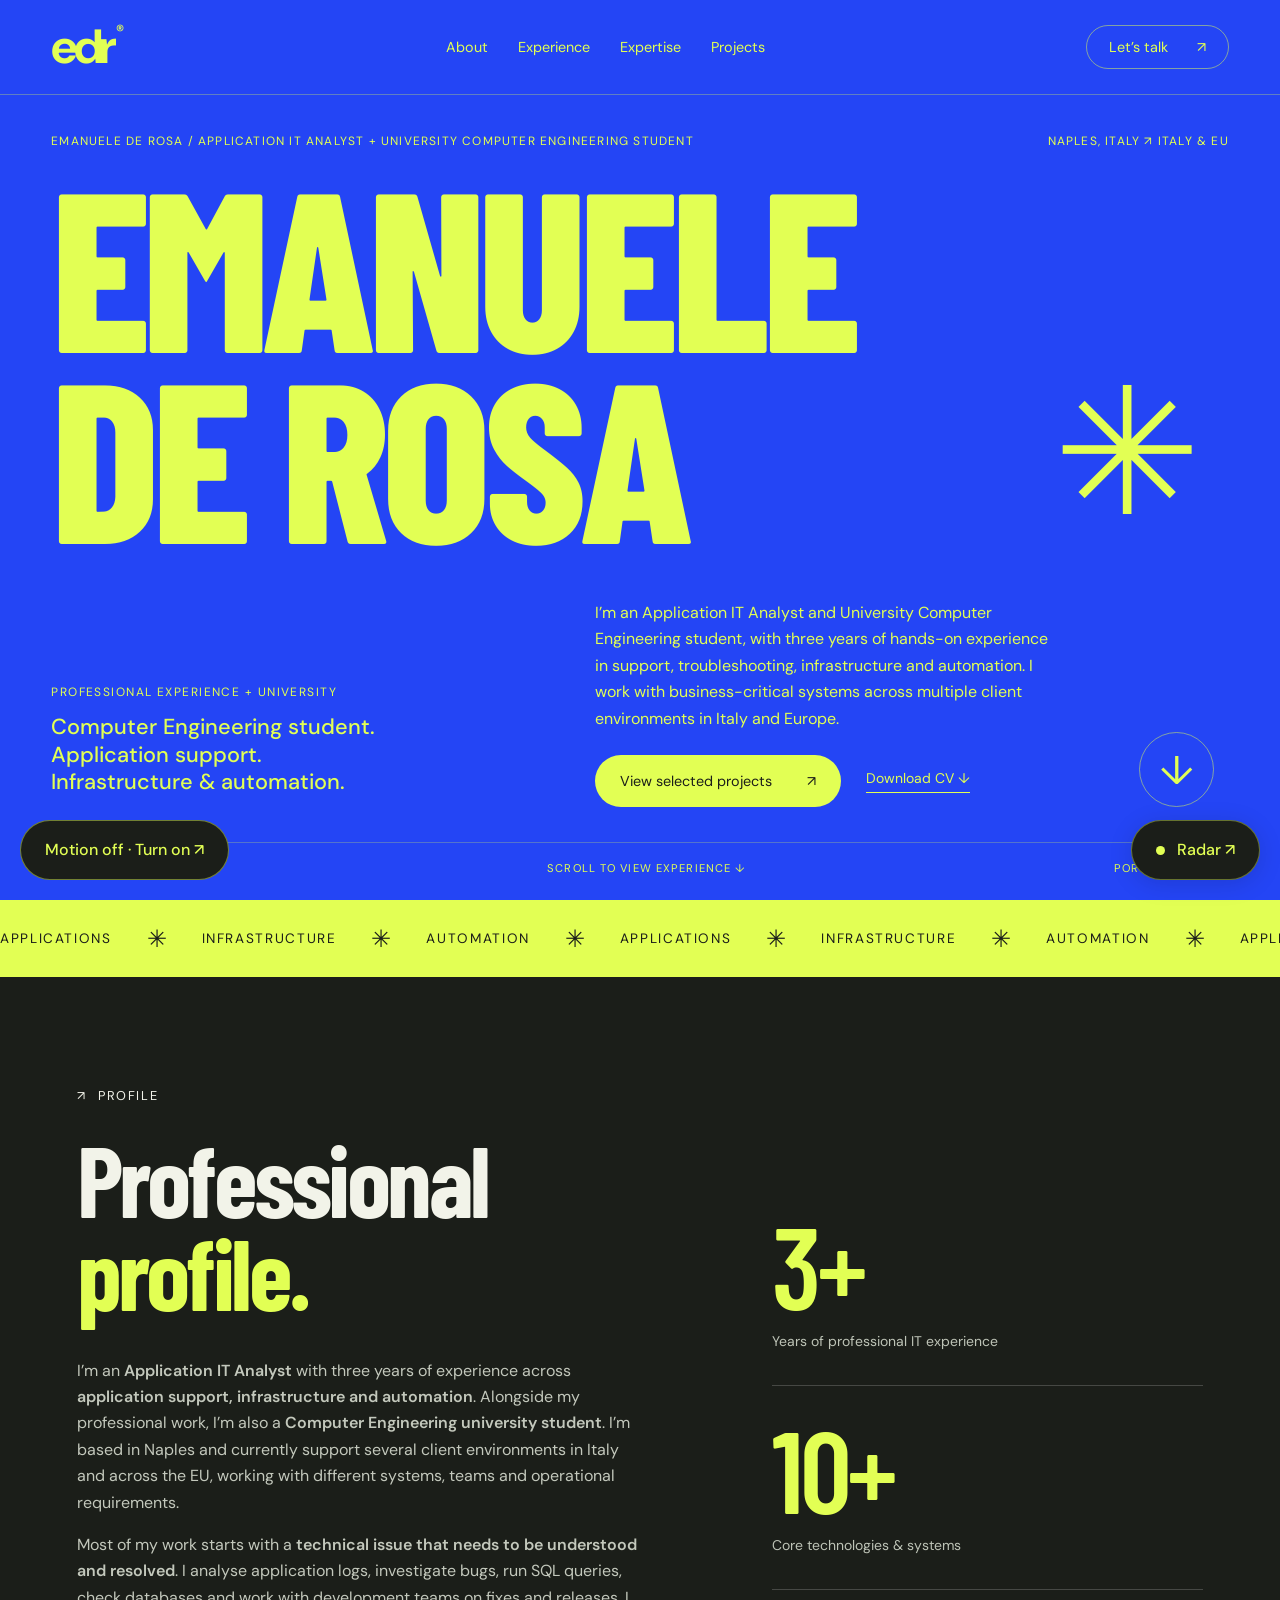
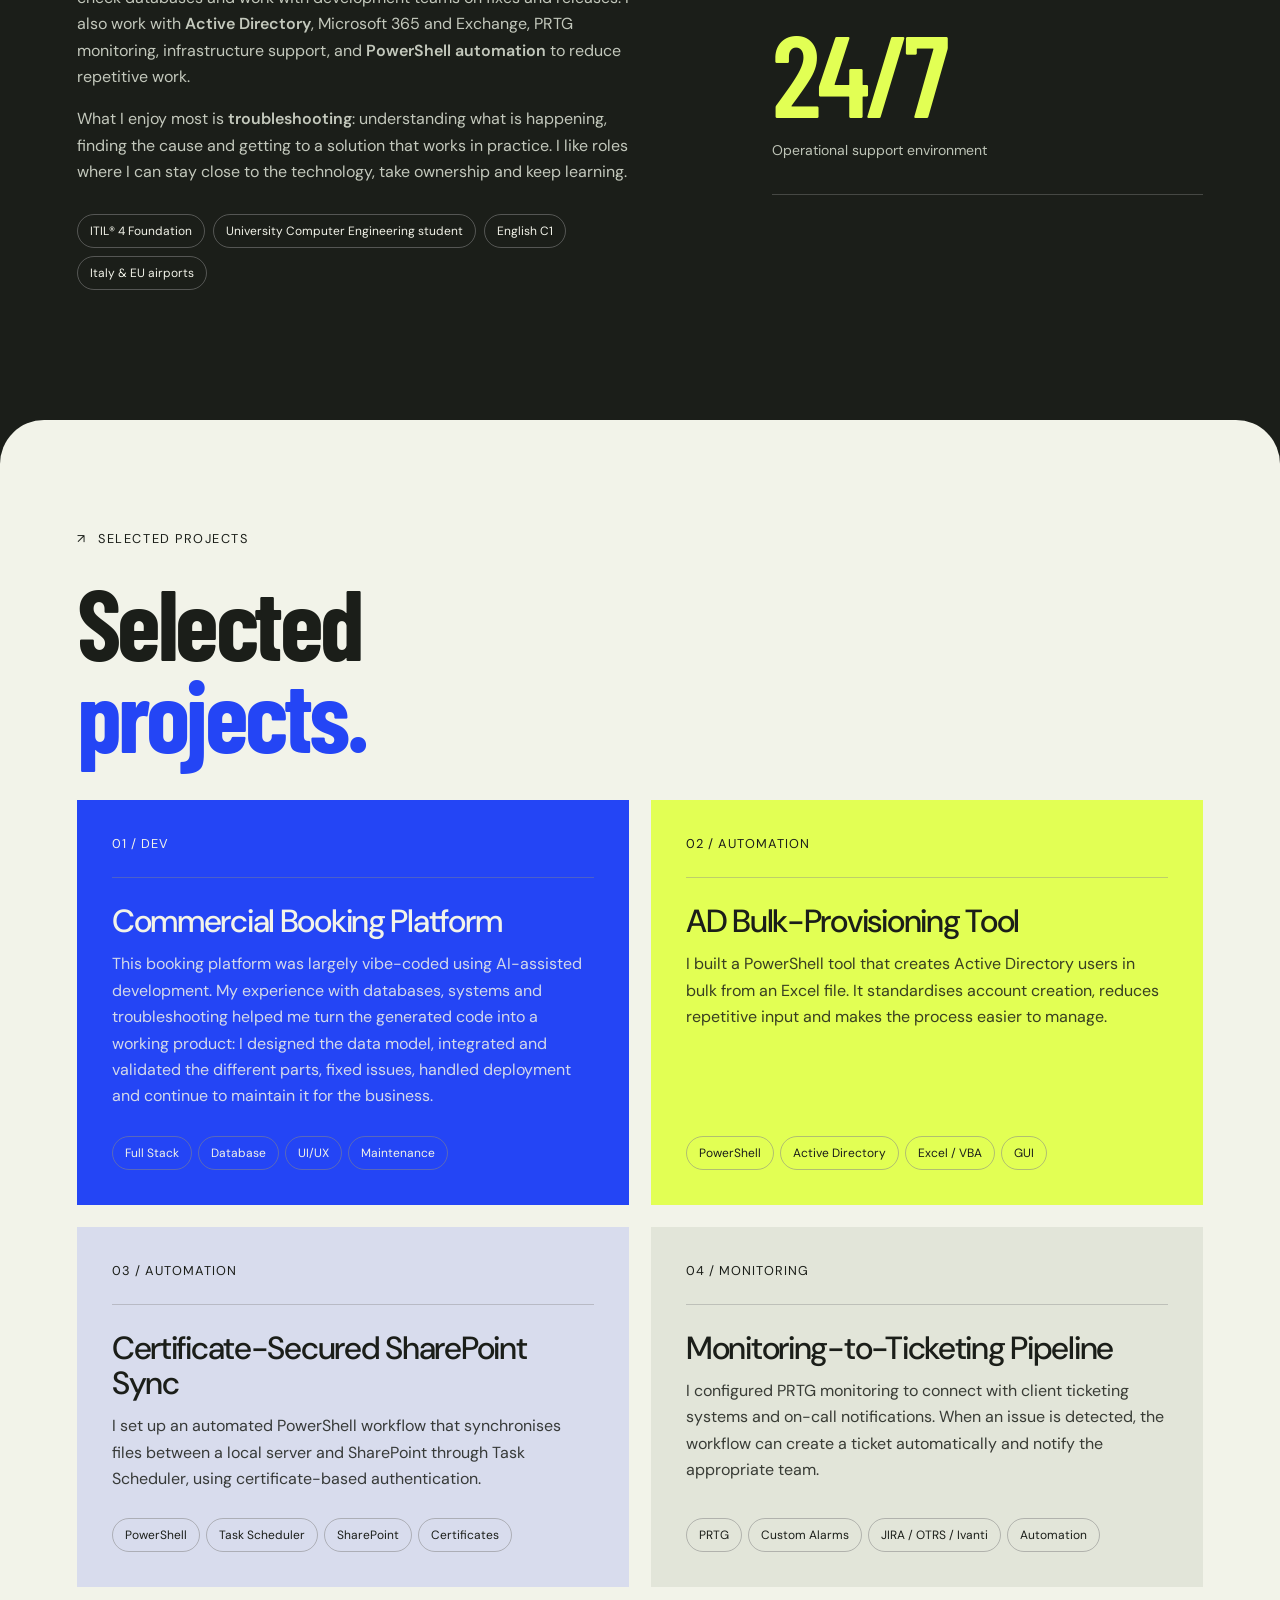
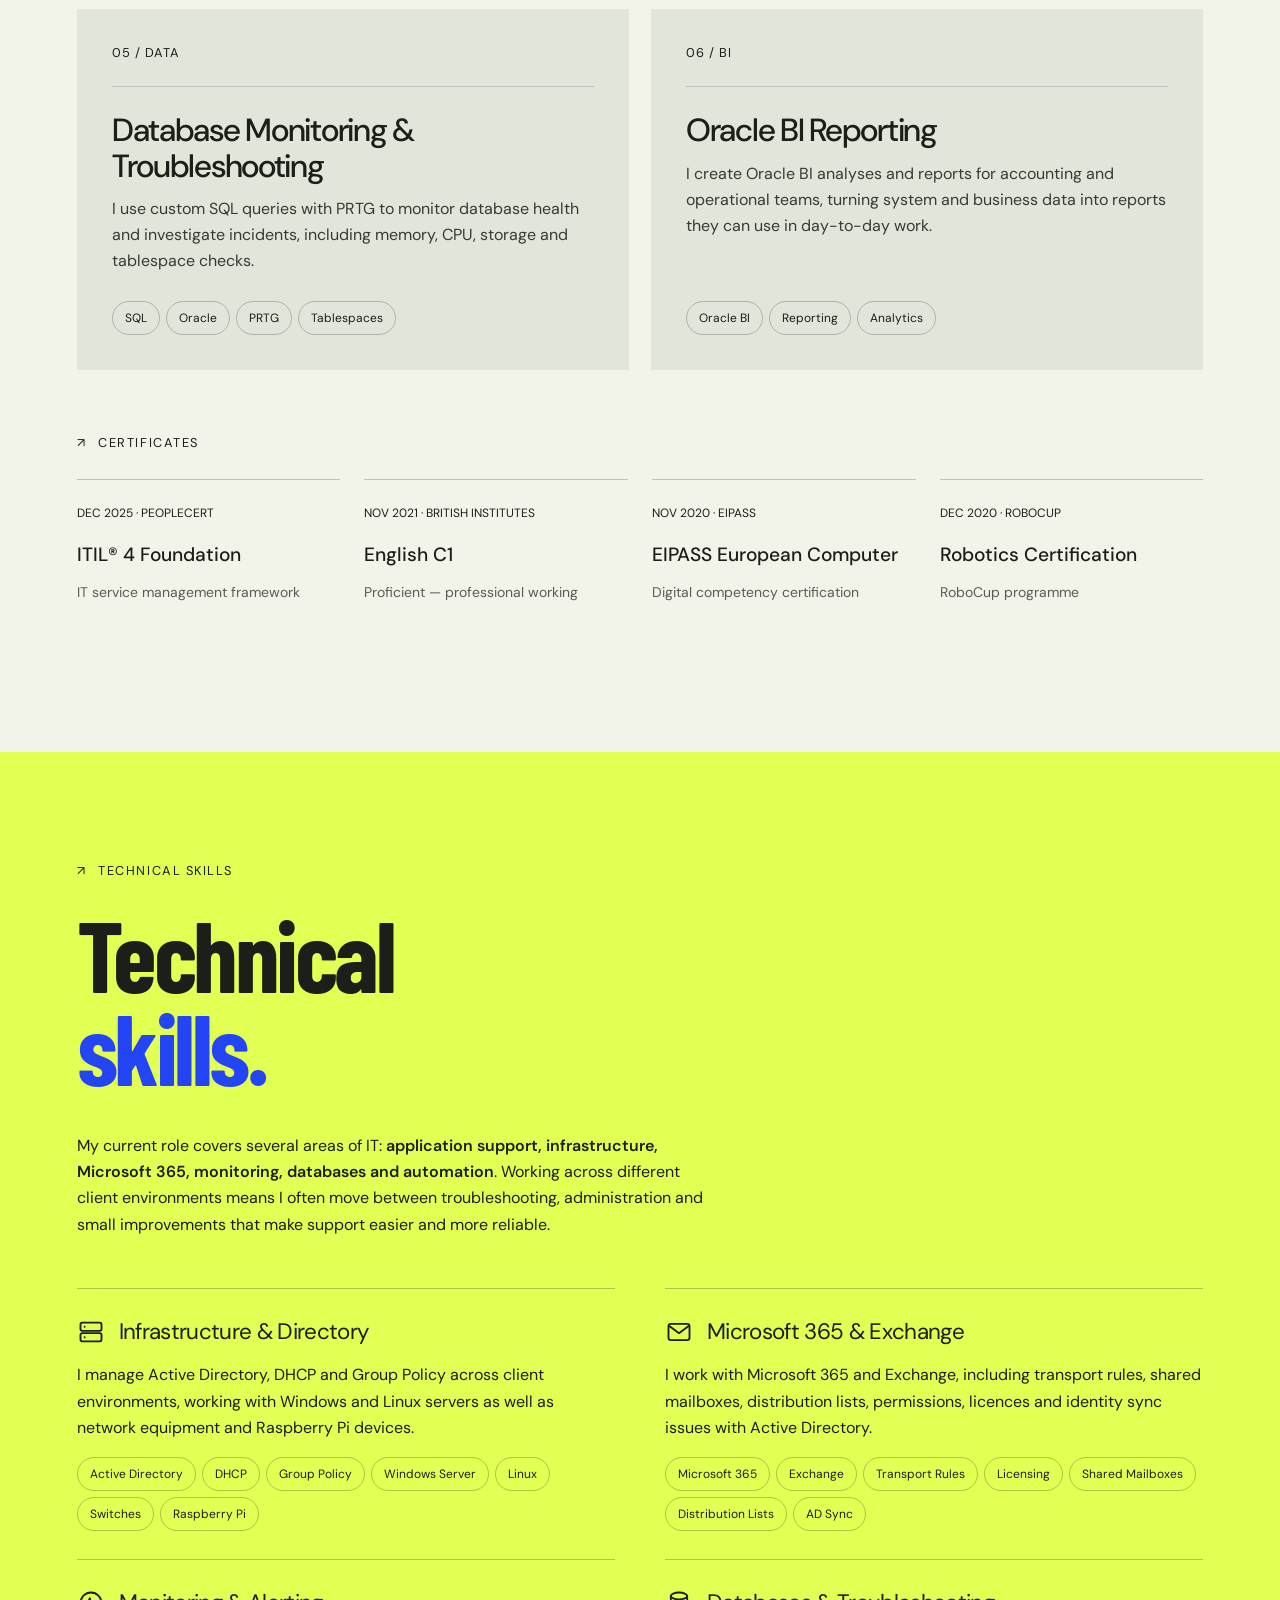
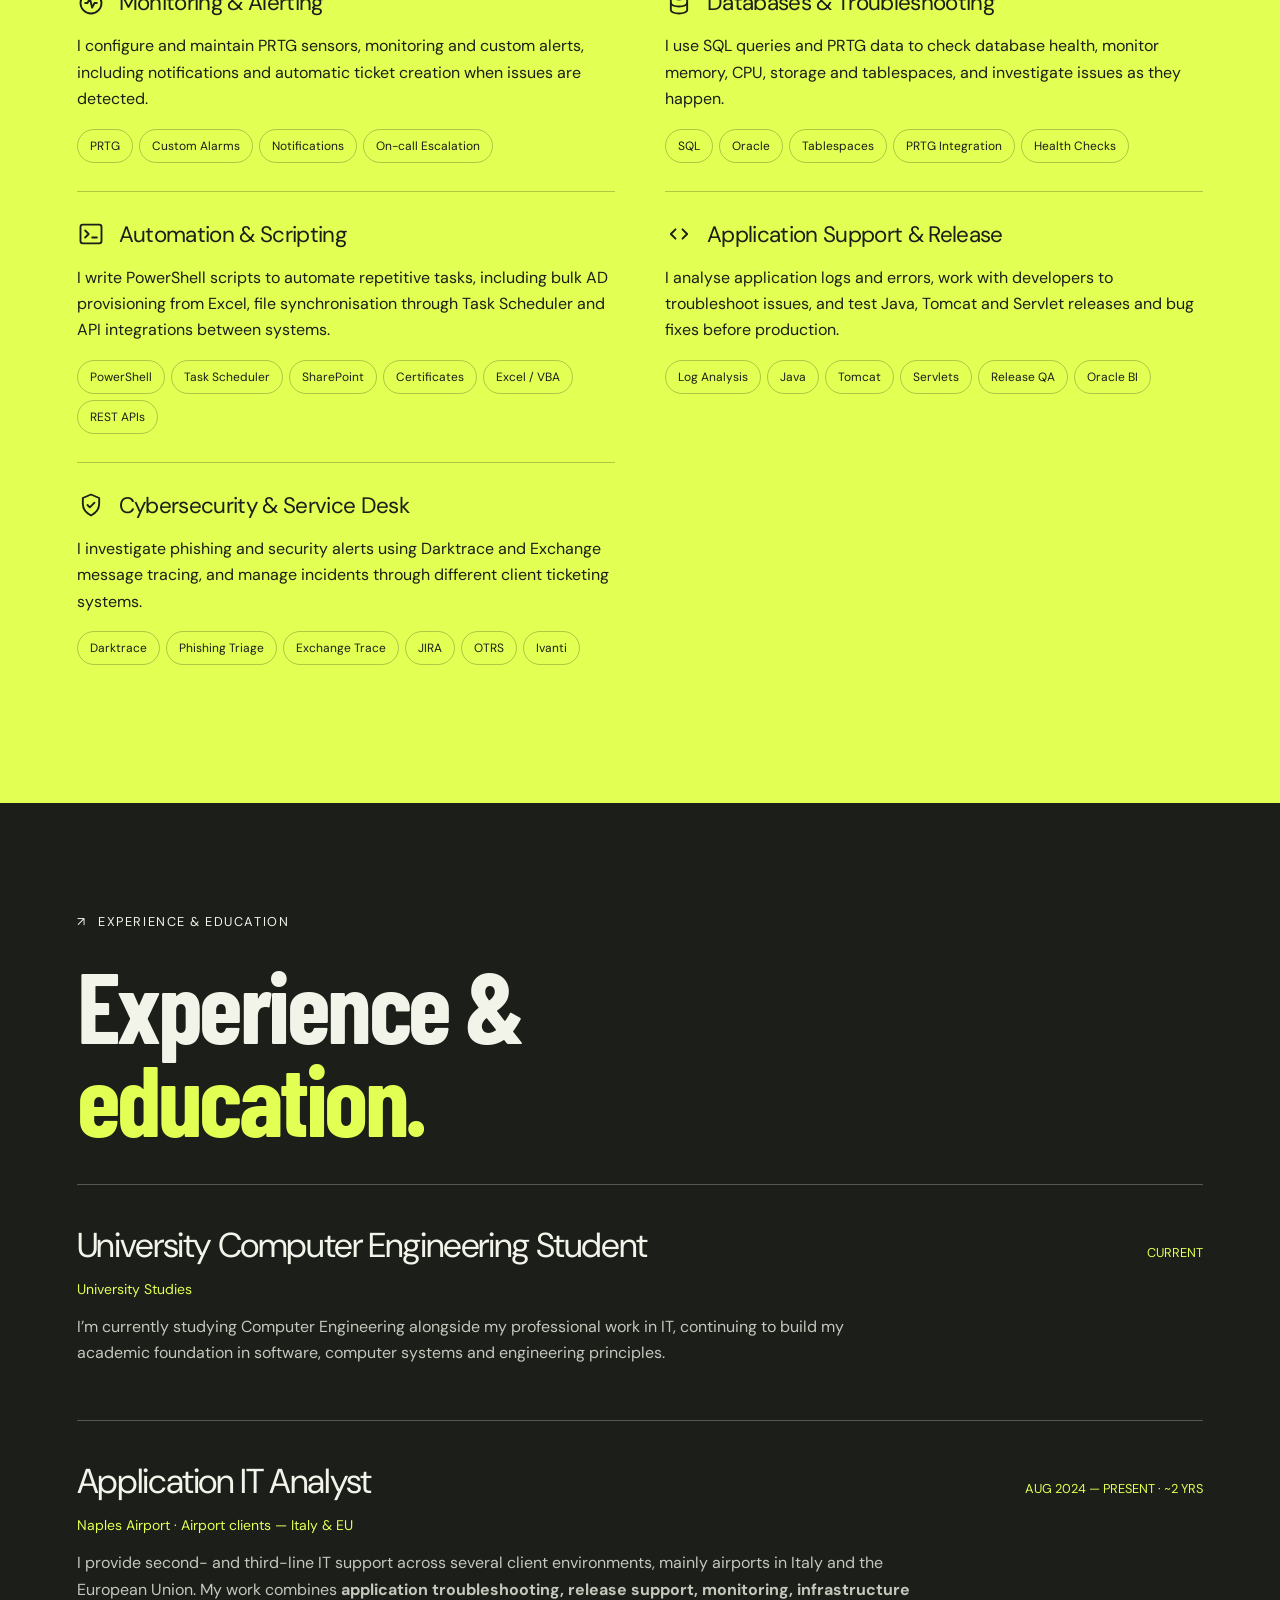
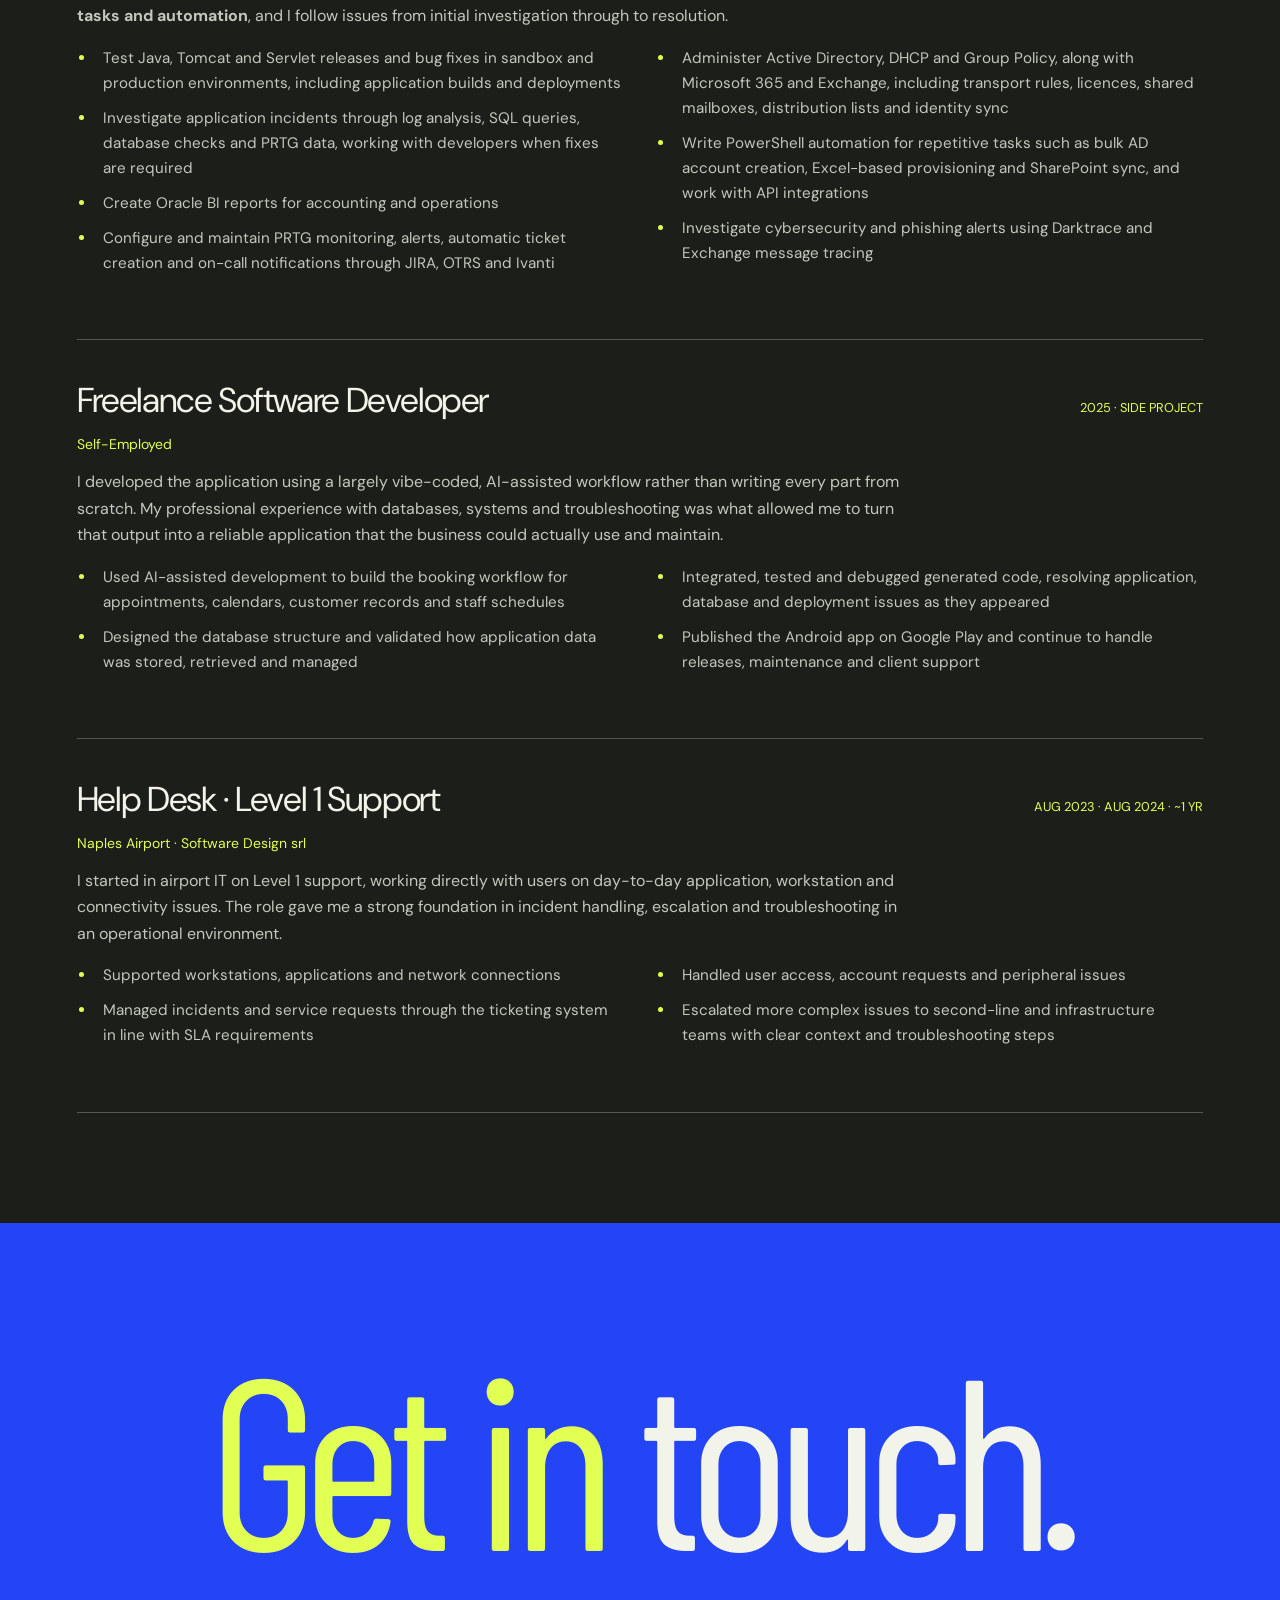
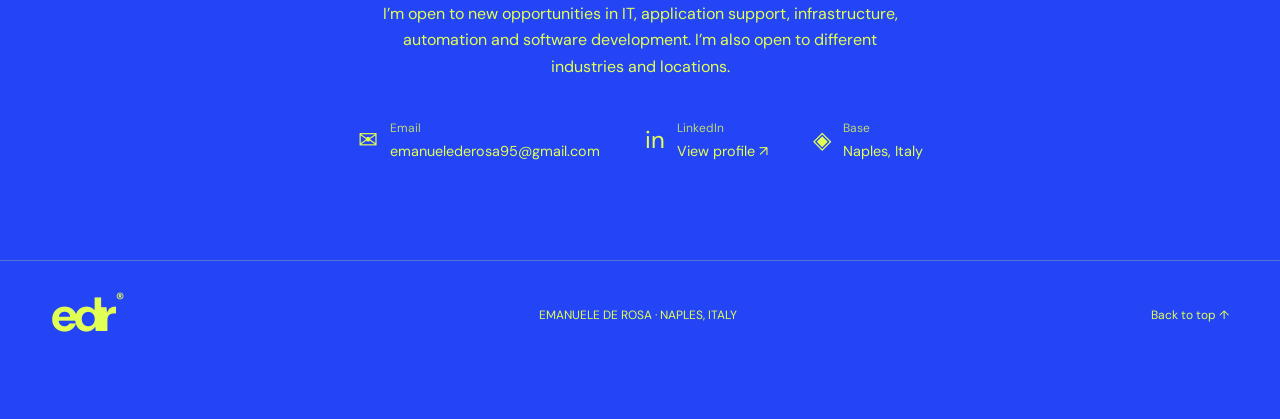
==== commit ef129044: "V3.1" ====
--- a/static-mode.html
+++ b/static-mode.html
@@ -4,8 +4,8 @@
         <meta charset="utf-8">
         <meta name="viewport" content="width=device-width,initial-scale=1">
         <meta name="theme-color" content="#2445f5">
-        <title>Emanuele De Rosa — Application IT Analyst &amp; Computer Engineering Student</title>
-        <meta name="description" content="Application IT Analyst and Computer Engineering student based in Naples, with experience in application support, infrastructure, automation and software development.">
+        <title>Emanuele De Rosa — Application IT Analyst &amp; University Computer Engineering Student</title>
+        <meta name="description" content="Application IT Analyst and University Computer Engineering student based in Naples, with experience in application support, infrastructure, automation and software development.">
         <style>
             @import url('https://fonts.googleapis.com/css2?family=Barlow+Condensed:wght@600;700;800;900&family=DM+Sans:wght@400;500;600;700&display=swap'); :root {
                 --blue: #2445f5;
@@ -1101,7 +1101,7 @@
         </header>
         <main>
             <section id="hero">
-                <div class="hero-top"><span>EMANUELE DE ROSA / APPLICATION IT ANALYST + COMPUTER ENGINEERING STUDENT</span><span>NAPLES, ITALY ↗ ITALY &amp; EU</span></div>
+                <div class="hero-top"><span>EMANUELE DE ROSA / APPLICATION IT ANALYST + UNIVERSITY COMPUTER ENGINEERING STUDENT</span><span>NAPLES, ITALY ↗ ITALY &amp; EU</span></div>
                 <h1>
                     <span>EMANUELE</span>
                     <span class="surname">
@@ -1110,7 +1110,7 @@
                 </h1>
                 <div class="hero-bottom">
                     <div class="hero-note"><span class="small-label">PROFESSIONAL EXPERIENCE + UNIVERSITY</span><p>Computer Engineering student.<br/>Application support.<br/>Infrastructure &amp; automation.</p></div>
-                    <div class="hero-copy"><p>I’m an Application IT Analyst and Computer Engineering university student, with three years of hands-on experience in support, troubleshooting, infrastructure and automation. I work with business-critical systems across multiple client environments in Italy and Europe.</p><div class="hero-actions"><a class="pill" href="#projects">View selected projects <span>↗</span></a><a class="cv" download="" href="Emanuele_De_Rosa_CV.pdf">Download CV ↓</a></div></div>
+                    <div class="hero-copy"><p>I’m an Application IT Analyst and University Computer Engineering student, with three years of hands-on experience in support, troubleshooting, infrastructure and automation. I work with business-critical systems across multiple client environments in Italy and Europe.</p><div class="hero-actions"><a class="pill" href="#projects">View selected projects <span>↗</span></a><a class="cv" download="" href="Emanuele_De_Rosa_CV.pdf">Download CV ↓</a></div></div>
                     <a href="#about" class="scroll-round" aria-label="Scroll to about">↓</a>
                 </div>
                 <div class="hero-foot"><span>40.886° N   14.291° E</span><span>SCROLL TO VIEW EXPERIENCE ↓</span><span>PORTFOLIO / 2026</span></div>
@@ -1143,7 +1143,7 @@
 <div class="chips reveal d5">
 <span class="chip">Born in 2002</span>
 <span class="chip">ITIL® 4 Foundation</span>
-<span class="chip">Computer Engineering student</span>
+<span class="chip">University Computer Engineering student</span>
 <span class="chip">English C1</span>
 <span class="chip">Italy &amp; EU airports</span>
 </div>
@@ -1254,7 +1254,7 @@
 <div class="tl-item reveal">
 <div class="tl-node"></div>
 <div class="tl-card tilt">
-<div class="tl-head"><div class="tl-role">Computer Engineering Student</div><div class="tl-date">CURRENT</div></div>
+<div class="tl-head"><div class="tl-role">University Computer Engineering Student</div><div class="tl-date">CURRENT</div></div>
 <div class="tl-org">University Studies</div>
 <p class="tl-desc">I’m currently studying Computer Engineering alongside my professional work in IT, continuing to build my academic foundation in software, computer systems and engineering principles.</p>
 </div>
@@ -1347,7 +1347,7 @@
         </footer>
         <button class="radar-launch" id="radarFab">
             <i></i>
-            Interactive detail ↗
+            Radar ↗
         </button>
         <dialog id="airspace" aria-labelledby="radar-title">
             <button class="as-close" id="asClose" aria-label="Close radar">×</button>
